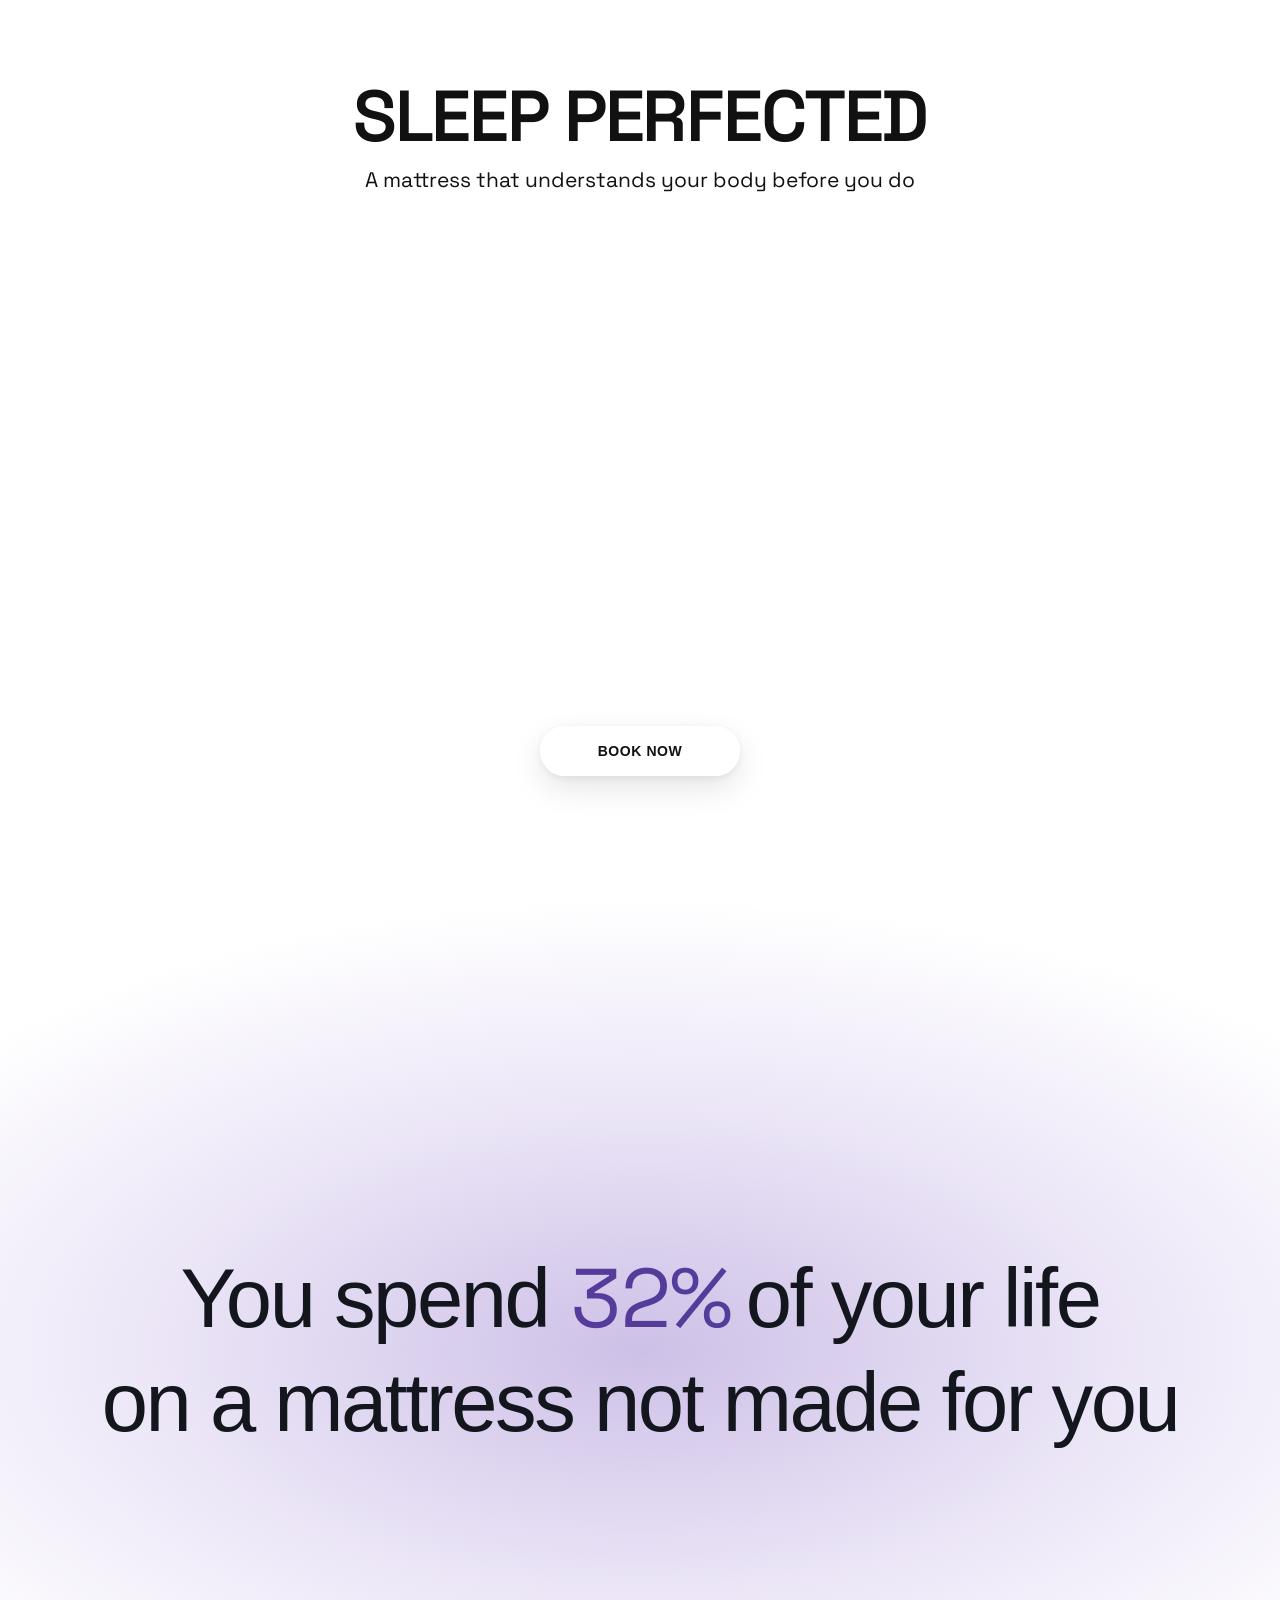
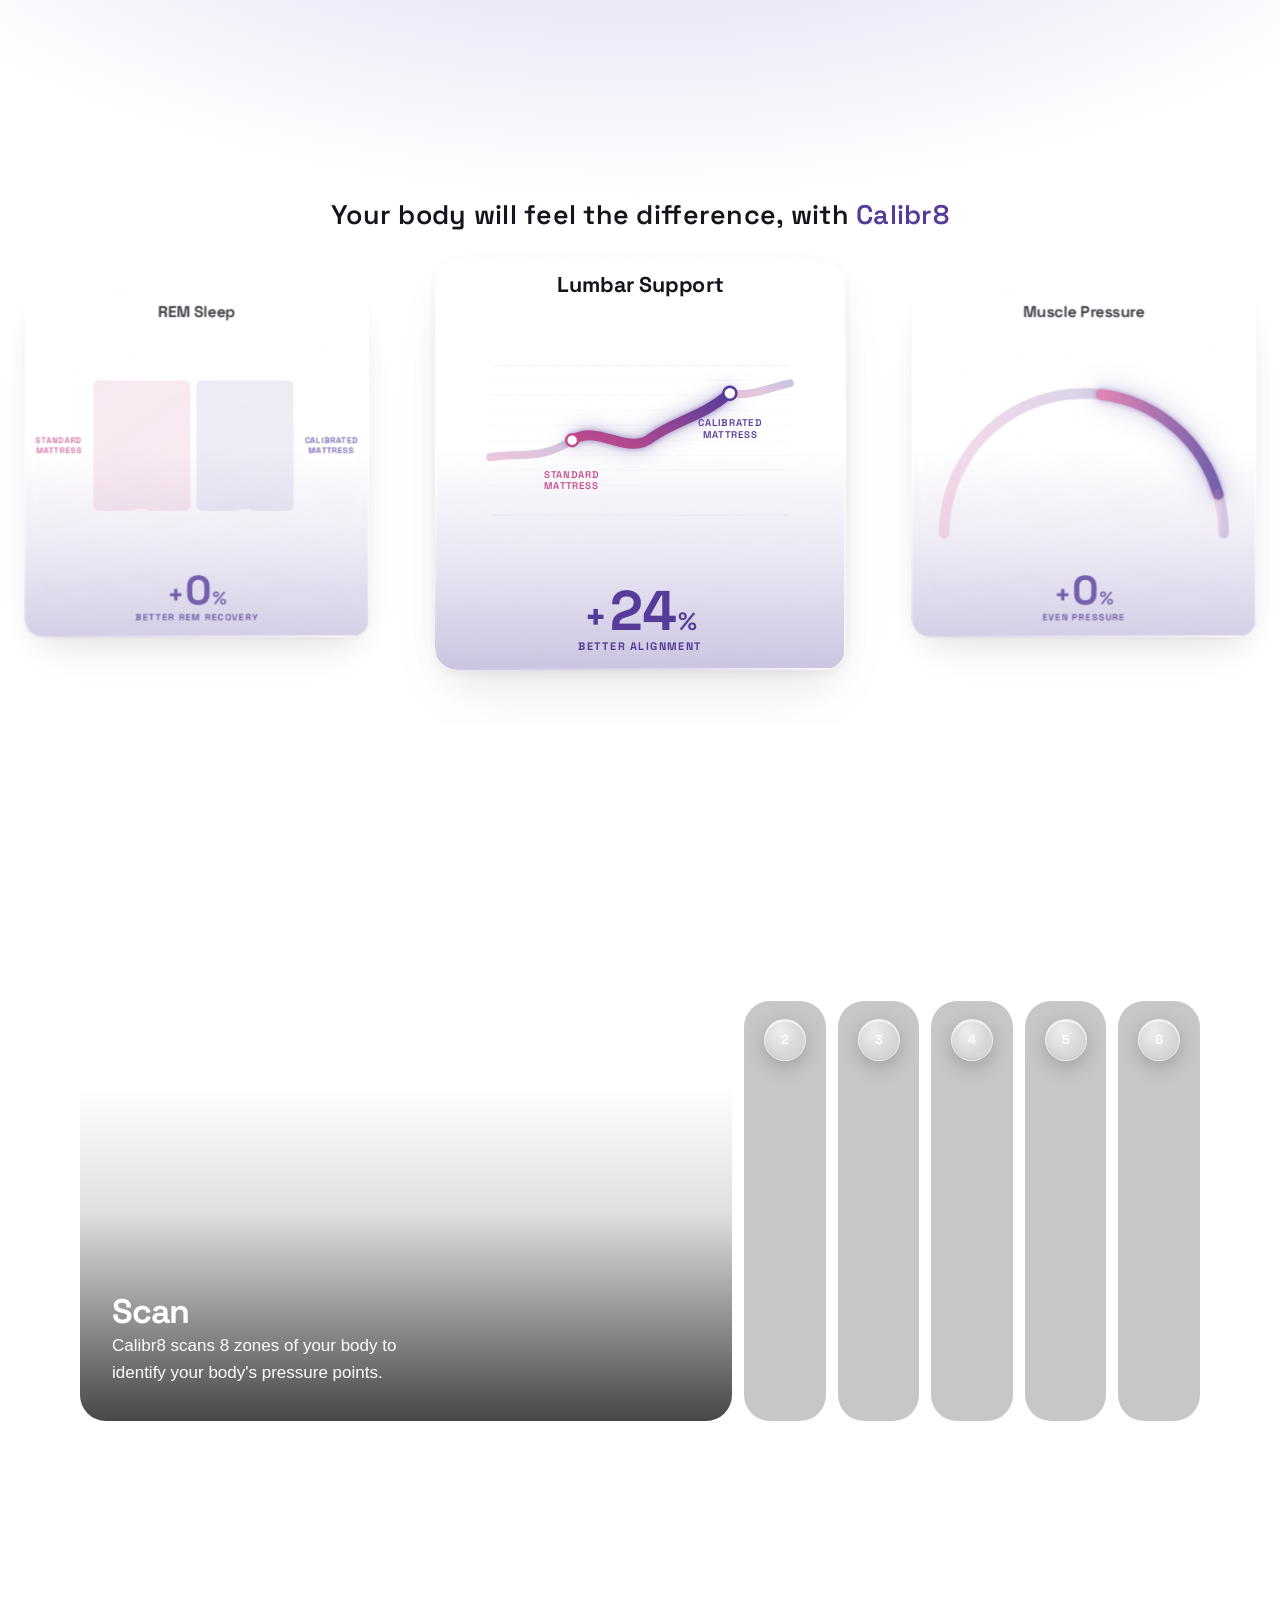
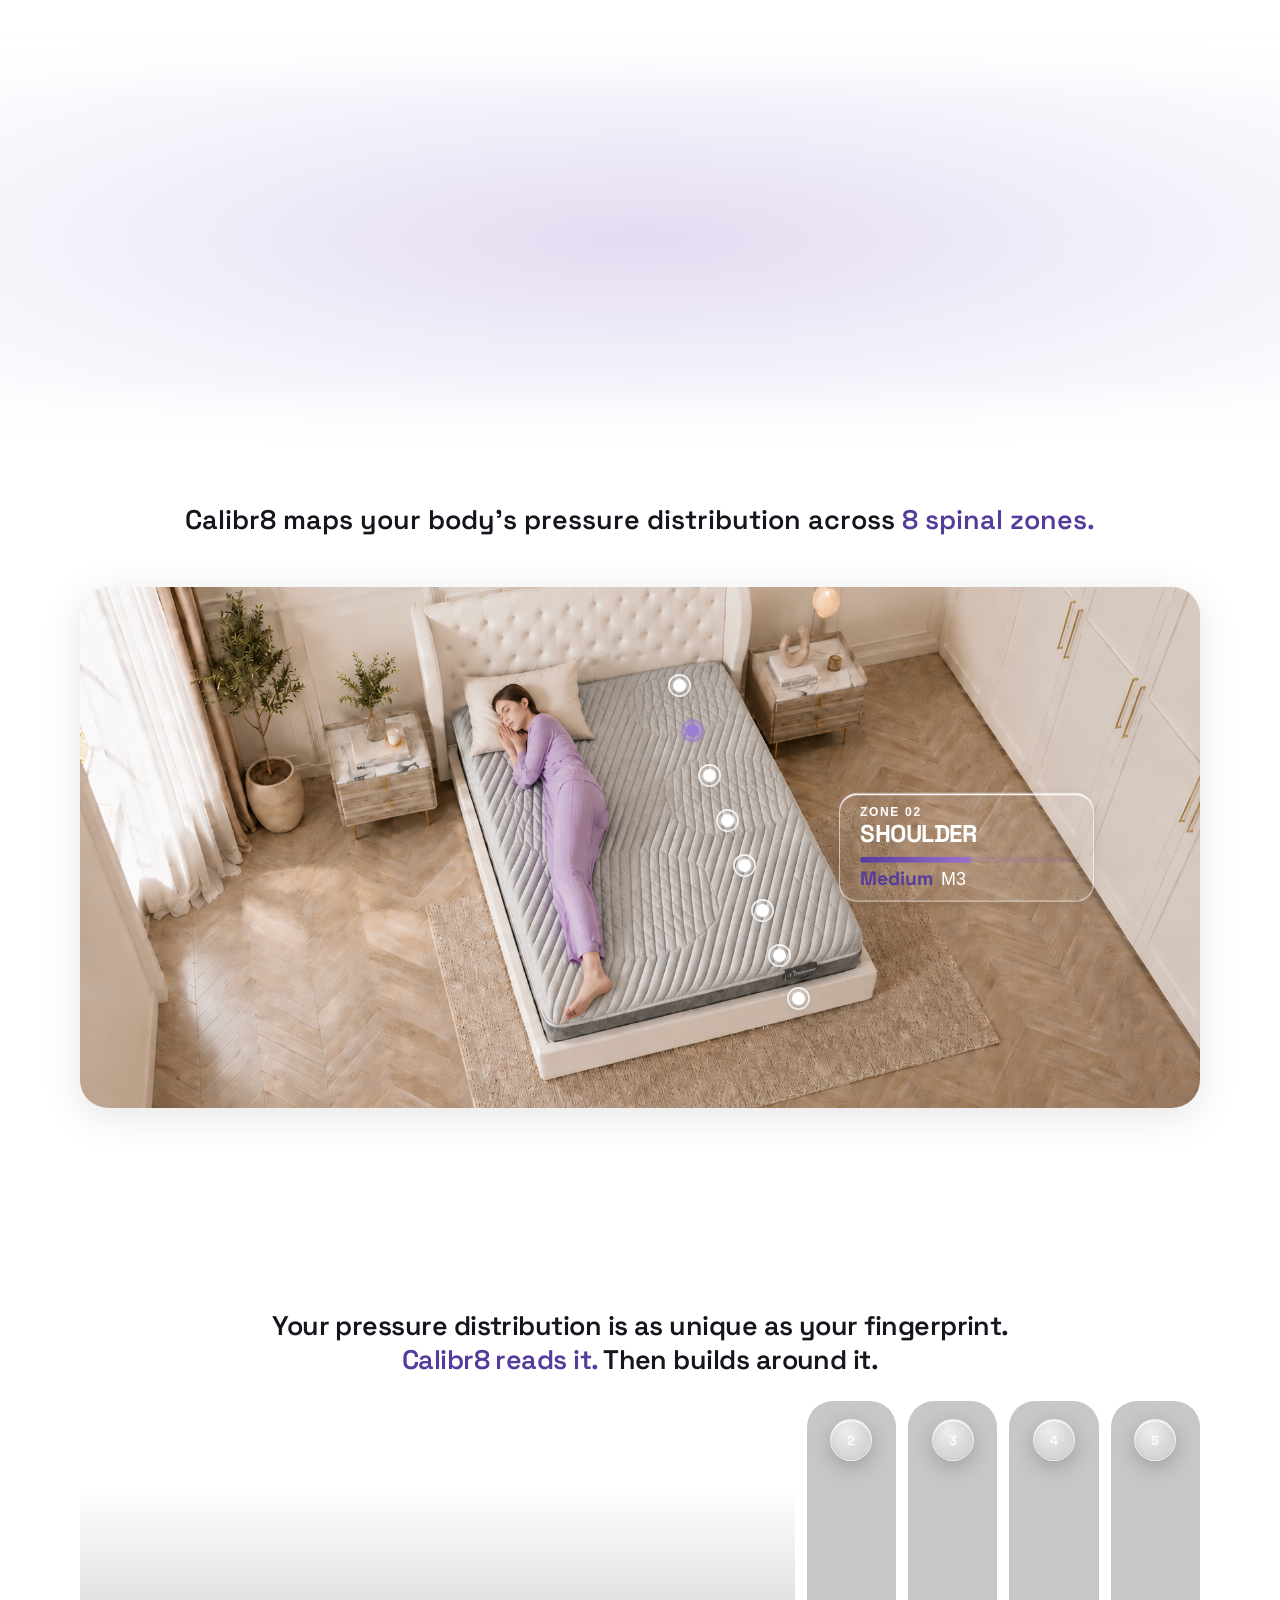
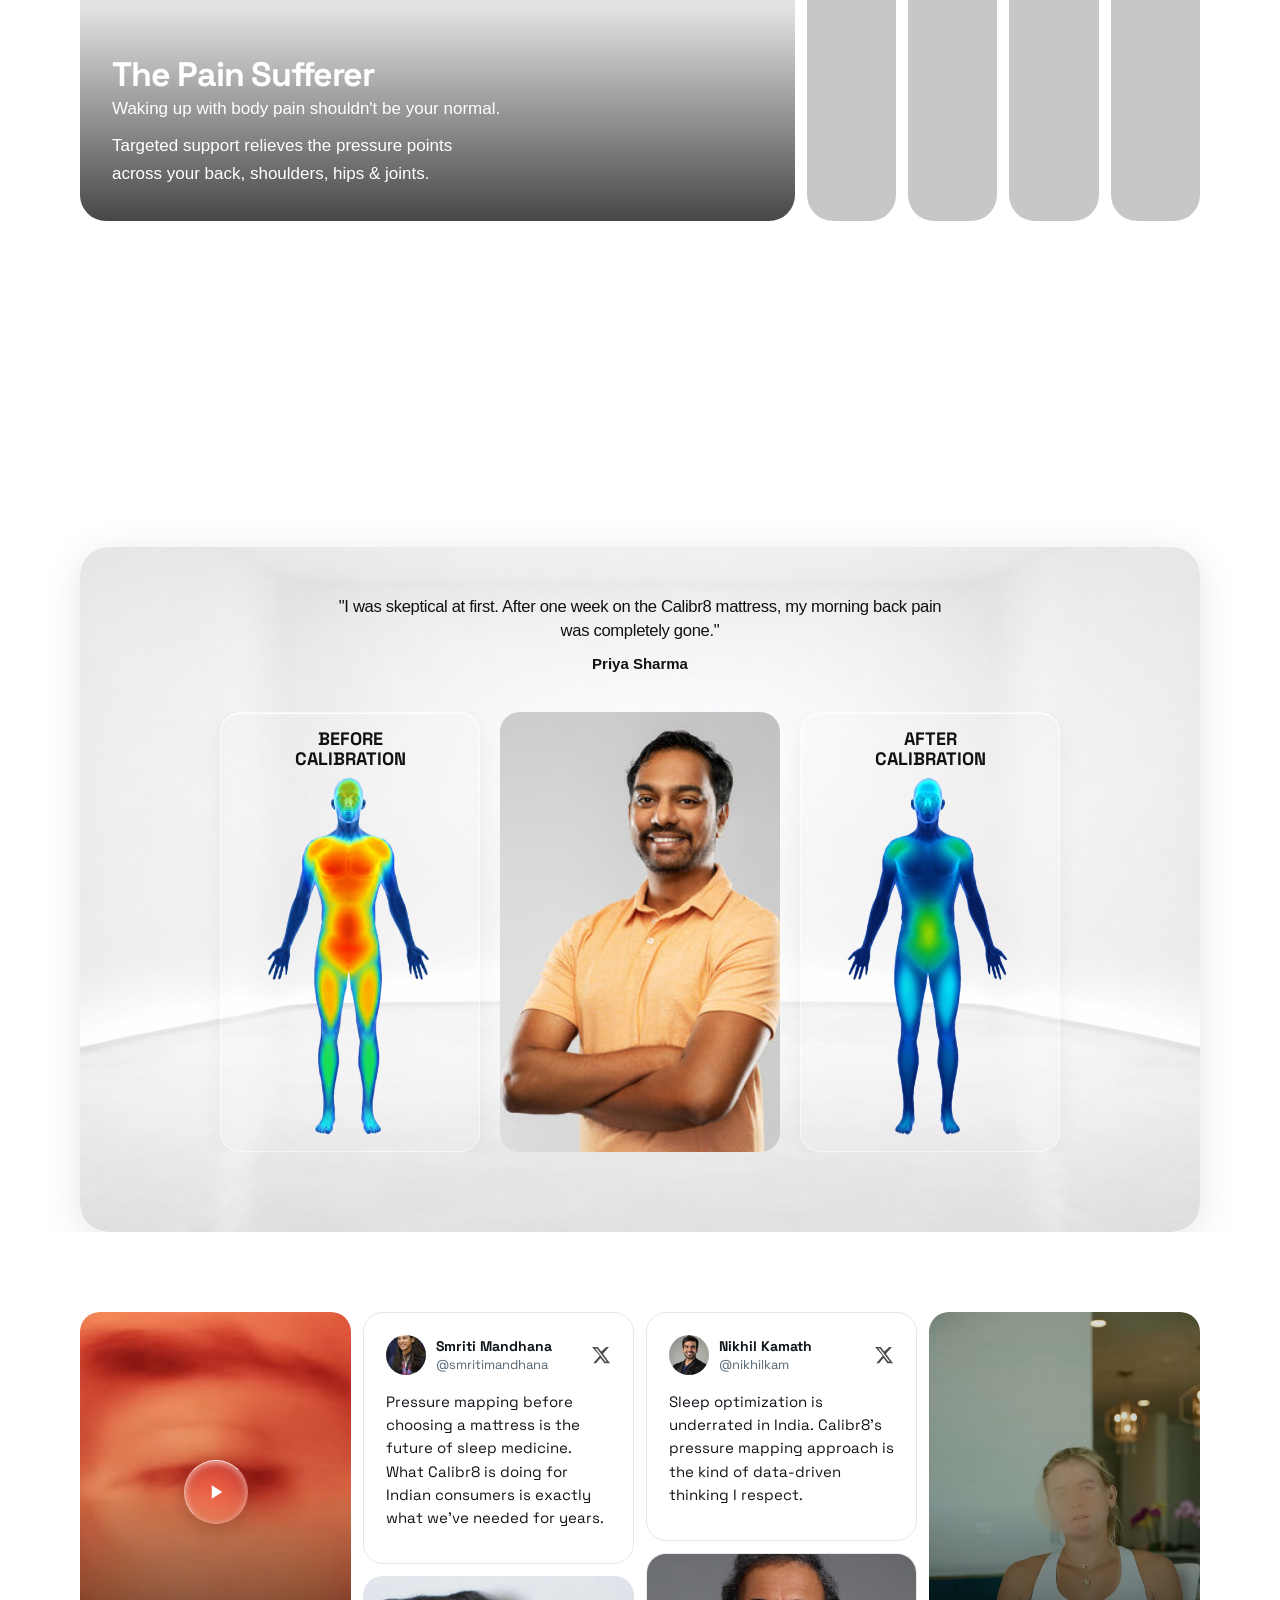
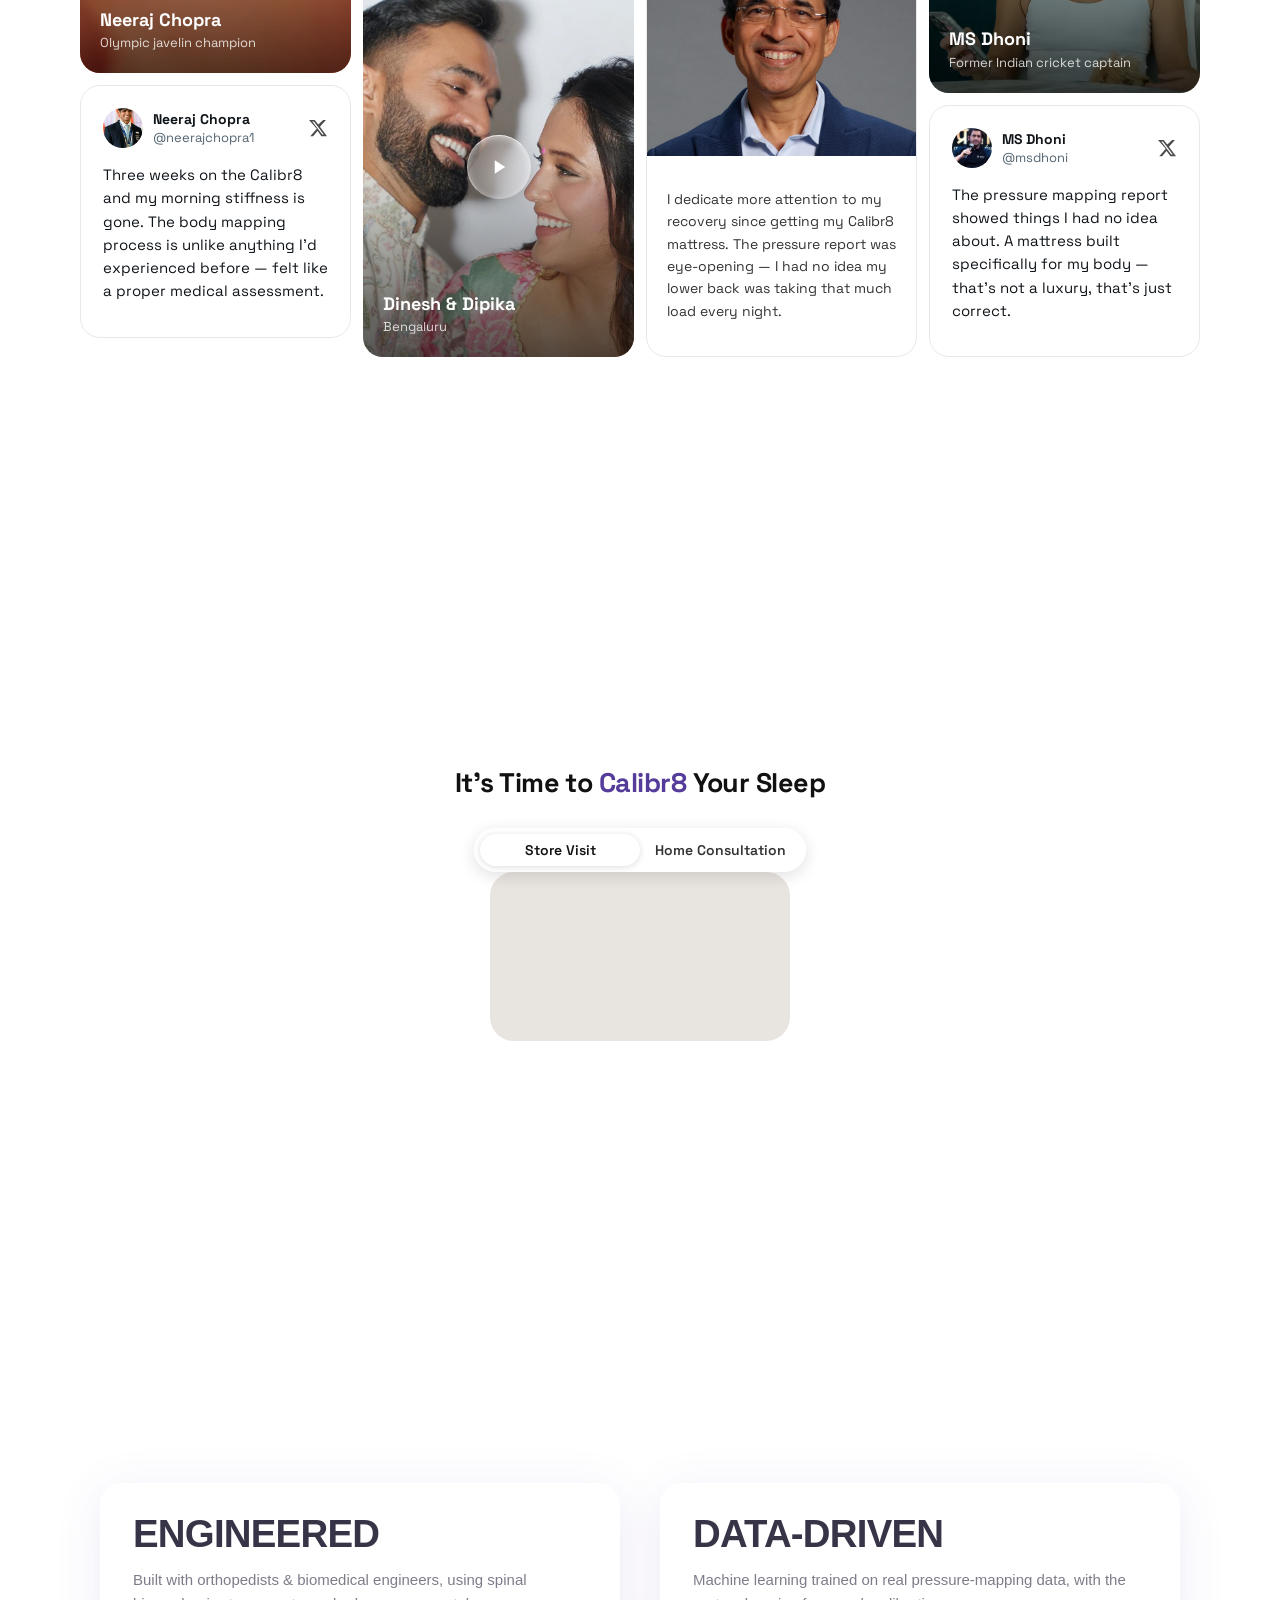
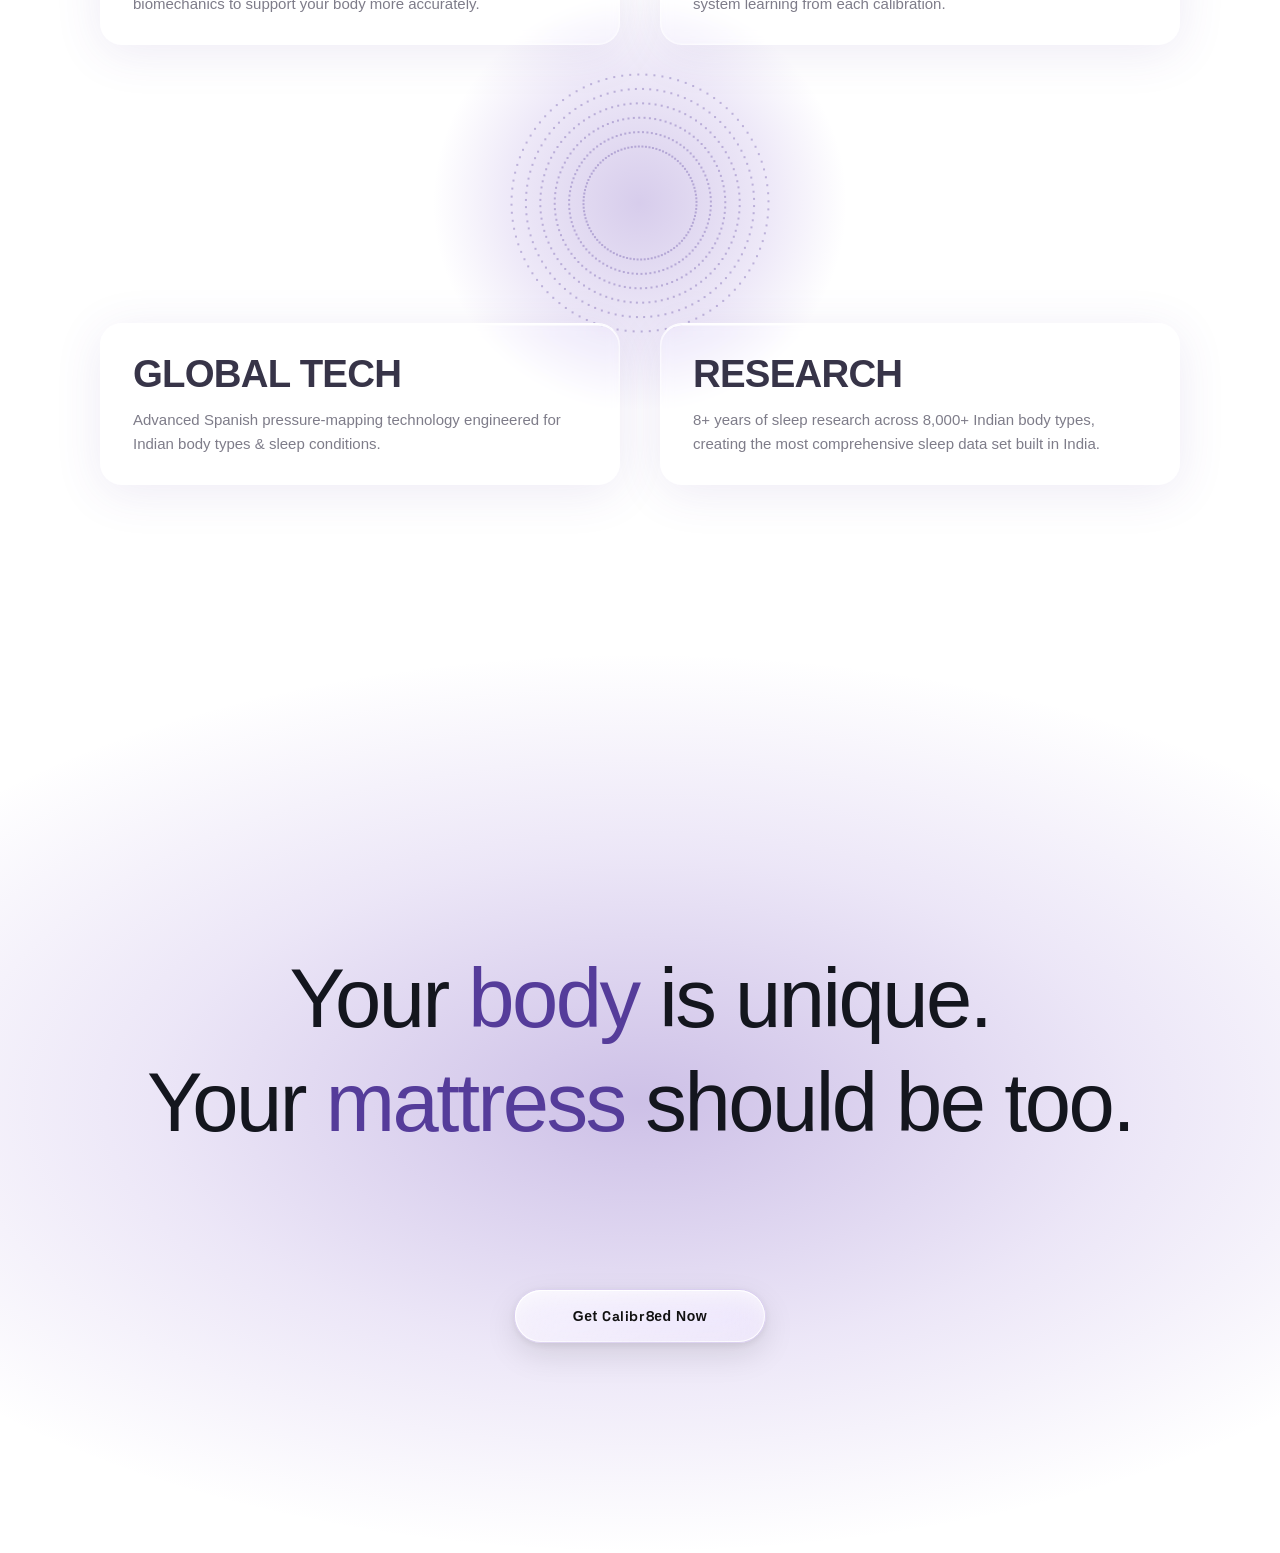
==== index.html @ 4ab71eb3 "Mobile polish, CLS spacing, final CTA section - Process slider: peek carousel + FLIP animation match" ====
<!doctype html>
<html lang="en">
<head>
<meta charset="utf-8">
<meta name="viewport" content="width=device-width,initial-scale=1">
<title>Calibr8 — Measured Better Sleep</title>
<meta name="description" content="Three clinically measured improvements delivered by the Calibr8 mattress.">
<style>
@font-face { font-family: 'Space Grotesk'; src: url('fonts/SpaceGrotesk-Light.ttf') format('truetype'); font-weight: 300; font-display: swap; }
@font-face { font-family: 'Space Grotesk'; src: url('fonts/SpaceGrotesk-Regular.ttf') format('truetype'); font-weight: 400; font-display: swap; }
@font-face { font-family: 'Space Grotesk'; src: url('fonts/SpaceGrotesk-Medium.ttf') format('truetype'); font-weight: 500; font-display: swap; }
@font-face { font-family: 'Space Grotesk'; src: url('fonts/SpaceGrotesk-SemiBold.ttf') format('truetype'); font-weight: 600; font-display: swap; }
@font-face { font-family: 'Space Grotesk'; src: url('fonts/SpaceGrotesk-Bold.ttf') format('truetype'); font-weight: 700; font-display: swap; }




.trust-section {
  position: relative;
  padding: clamp(64px, 8vw, 112px) clamp(24px, 6vw, 80px);
  background: radial-gradient(ellipse 80% 60% at 50% 50%, rgba(100,60,180,0.18) 0%, rgba(120,80,200,0.08) 55%, transparent 100%), #ffffff;
}
.trust-section::before,
.trust-section::after {
  content: '';
  position: absolute;
  left: 0; right: 0;
  height: 80px;
  pointer-events: none;
  z-index: 1;
}
.trust-section::before {
  top: 0;
  background: linear-gradient(to bottom, #ffffff, transparent);
}
.trust-section::after {
  bottom: 0;
  background: linear-gradient(to top, #ffffff, transparent);
}
.trust-grid {
  display: grid;
  grid-template-columns: repeat(3, 1fr);
  gap: 20px;
  max-width: 1100px;
  margin: 0 auto;
}
.trust-card {
  background: rgba(255,255,255,0.72);
  backdrop-filter: blur(28px) saturate(1.6);
  -webkit-backdrop-filter: blur(28px) saturate(1.6);
  border: 1px solid rgba(255,255,255,0.55);
  border-top: 1.5px solid rgba(255,255,255,0.95);
  border-radius: 22px;
  padding: 32px 32px 36px;
  display: flex;
  flex-direction: column;
  gap: 0;
  box-shadow: 0 8px 48px rgba(85,60,154,0.10),
              inset 0 1.5px 0 rgba(255,255,255,0.9),
              inset 0 -1px 0 rgba(255,255,255,0.2),
              inset 1px 0 0 rgba(255,255,255,0.15),
              inset -1px 0 0 rgba(255,255,255,0.15);
}

.trust-card__icon {
  width: 32px; height: 32px;
  margin-bottom: 24px;
  color: rgba(20,16,40,0.7);
}
.trust-card__title {
  font-size: clamp(20px, 2vw, 28px);
  font-weight: 700;
  color: rgba(20,16,40,0.85);
  letter-spacing: -0.02em;
  text-transform: uppercase;
  line-height: 1.15;
  margin-bottom: 12px;
  min-height: 2.4em;
  font-family: 'Helvetica Neue', Helvetica, Arial, sans-serif;
}
.trust-card__desc {
  font-size: 15px;
  color: rgba(20,16,40,0.55);
  line-height: 1.6;
  font-family: 'Helvetica Neue', Helvetica, Arial, sans-serif;
}
.hero-sub--mobile { display: none; }
.slider-heading--mobile { display: none; }

/* Swap: Free Calibr8 Scan before Warranty — all screen sizes */
.trust-grid .trust-card:nth-child(2) { order: 3; }
.trust-grid .trust-card:nth-child(3) { order: 2; }

@media (max-width: 767px) {
  .trust-grid { grid-template-columns: 1fr; }
}
</style>
<style>
:root {
  --font-sans:    'Space Grotesk', -apple-system, BlinkMacSystemFont, sans-serif;
  --font-display: 'Space Grotesk', -apple-system, BlinkMacSystemFont, sans-serif;

  --ink-1: #14161e;
  --ink-2: #5a5f6a;
  --ink-3: #8b909a;
  --ink-4: #b8bcc4;
  --line: rgba(20, 22, 30, 0.08);

  --page-bg: #ffffff;

  --card-radius: 22px;
  --card-pad: 28px;

  --glass-bg: linear-gradient(145deg, rgba(255,255,255,0.72) 0%, rgba(255,255,255,0.52) 100%);

  --glass-shadow:
    inset 0 1px 0 rgba(255,255,255,0.95),
    inset 0 -1px 0 rgba(255,255,255,0.4),
    inset 1px 0 0 rgba(255,255,255,0.6),
    inset -1px 0 0 rgba(255,255,255,0.35),
    inset 0 20px 40px -16px rgba(255,255,255,0.6),
    0 2px 4px rgba(20,22,30,0.04),
    0 16px 40px -10px rgba(20,22,30,0.10),
    0 32px 64px -16px rgba(20,22,30,0.08);
  --glass-shadow-hover:
    inset 0 1px 0 rgba(255,255,255,1),
    inset 0 -1px 0 rgba(255,255,255,0.55),
    inset 1px 0 0 rgba(255,255,255,0.75),
    inset -1px 0 0 rgba(255,255,255,0.45),
    inset 0 24px 48px -16px rgba(255,255,255,0.75),
    0 4px 8px rgba(20,22,30,0.06),
    0 24px 52px -10px rgba(20,22,30,0.14),
    0 44px 80px -18px rgba(20,22,30,0.10);

  --ease-out: cubic-bezier(0.16, 1, 0.3, 1);
  --dur-card: 600ms;
  --dur-seg: 160ms;

  --spinal-1: #553C9A;
  --muscle-1: #553C9A;
  --circ-1:        #553C9A;
  --circ-problem:  #C54B8C;
  --circ-solution: #553C9A;

  --deepsleep-1:  #553C9A;
  --rem-1:        #553C9A;
  --frag-1:       #553C9A;
  --frag-problem: #9C4221;
  --frag-solution:#276749;
}

* { box-sizing: border-box; }
html, body { margin: 0; padding: 0; overflow-x: hidden; }

body {
  font-family: var(--font-sans);
  color: var(--ink-1);
  background: var(--page-bg);
  -webkit-font-smoothing: antialiased;
  text-rendering: optimizeLegibility;
}

/* ── Hero ── */
.hero {
  position: relative;
  min-height: 100dvh;
  overflow: hidden;
  display: flex;
  flex-direction: column;
  align-items: center;
  justify-content: space-between;
  text-align: center;
  padding: 80px 40px 60px;
}

.hero__frame {
  position: absolute;
  inset: 0;
  z-index: 0;
}
.hero__video {
  position: absolute;
  inset: 0;
  width: 100%;
  height: 100%;
  object-fit: cover;
  z-index: 0;
  border: none;
  outline: none;
  display: block;
}

.hero::after { display: none; }

.hero__text, .hero__cta, .hero__bottom { position: relative; z-index: 2; }
.hero__text-grad {
  position: absolute;
  top: 0; left: 0; right: 0;
  height: 55%;
  background: linear-gradient(to bottom, rgba(255,255,255,0.82) 0%, rgba(255,255,255,0.5) 55%, transparent 100%);
  pointer-events: none;
  z-index: 1;
  opacity: 0;
  transition: opacity 700ms cubic-bezier(0.4,0,0.2,1);
}
.hero__bottom { display: flex; flex-direction: column; align-items: center; gap: 20px; }

@keyframes heroFadeIn {
  from { opacity: 0; transform: translateY(8px); }
  to   { opacity: 1; transform: translateY(0); }
}

.hero__title {
  font-family: var(--font-display);
  font-size: clamp(38px, 6vw, 72px);
  font-weight: 600;
  letter-spacing: -0.03em;
  color: #111;
  margin: 0 0 12px;
  line-height: 1;
}
.hero__title em { font-style: normal; font-weight: 600; }

.hero__sub {
  font-size: clamp(11px, 1.77vw, 21px);
  color: #111;
  line-height: 1.55;
  white-space: nowrap;
  margin: 0 auto;
  font-weight: 400;
  font-family: var(--font-sans);
  letter-spacing: 0;
}

.hero__cta {
  display: inline-block;
  padding: 17px 58px;
  border-radius: 999px;
  font-size: clamp(9px, 1.1vw, 14px);
  font-weight: 700;
  font-family: 'Helvetica Neue', Helvetica, Arial, sans-serif;
  letter-spacing: 0.04em;
  text-decoration: none;
  color: #111;
  position: relative;
  isolation: isolate;
  margin-bottom: 64px;
  background: linear-gradient(145deg, rgba(255,255,255,0.55) 0%, rgba(255,255,255,0.18) 100%);
  backdrop-filter: blur(18px) saturate(1.4);
  -webkit-backdrop-filter: blur(18px) saturate(1.4);
  box-shadow:
    inset 0 1px 0 rgba(255,255,255,0.95),
    inset 0 -1px 0 rgba(255,255,255,0.3),
    inset 1px 0 0 rgba(255,255,255,0.6),
    inset -1px 0 0 rgba(255,255,255,0.3),
    inset 0 16px 24px -14px rgba(255,255,255,0.85),
    0 2px 8px rgba(0,0,0,0.08),
    0 12px 32px rgba(0,0,0,0.10);
  transition: box-shadow 240ms ease, transform 200ms ease;
}
.hero__cta::after {
  content: '';
  position: absolute;
  inset: 0;
  border-radius: inherit;
  padding: 1px;
  background: linear-gradient(135deg,
    rgba(255,255,255,1) 0%,
    rgba(255,255,255,0.4) 35%,
    rgba(255,255,255,0.08) 55%,
    rgba(255,255,255,0.5) 80%,
    rgba(255,255,255,0.9) 100%);
  -webkit-mask: linear-gradient(#000 0 0) content-box, linear-gradient(#000 0 0);
          mask: linear-gradient(#000 0 0) content-box, linear-gradient(#000 0 0);
  -webkit-mask-composite: xor;
          mask-composite: exclude;
  pointer-events: none;
}
.hero__fade {
  display: none;
  position: absolute;
  left: 0; right: 0;
  z-index: 1;
  pointer-events: none;
}
.hero__fade--top { display: none !important; }
.hero__fade--bottom {
  bottom: 0; height: 28%;
  background: linear-gradient(to top, #fff 0%, rgba(255,255,255,0.6) 50%, transparent 100%);
}

.hero__cta:hover {
  transform: translateY(-1px);
  box-shadow:
    inset 0 1px 0 rgba(255,255,255,1),
    inset 0 -1px 0 rgba(255,255,255,0.4),
    inset 1px 0 0 rgba(255,255,255,0.7),
    inset -1px 0 0 rgba(255,255,255,0.4),
    inset 0 20px 30px -14px rgba(255,255,255,0.95),
    0 4px 16px rgba(0,0,0,0.12),
    0 20px 48px rgba(0,0,0,0.14);
}

@media (max-width: 780px) {
  .hero { padding: 60px 24px 48px; }
  .hero__title { font-size: clamp(42px, 12vw, 68px); }
  .hero__cta { padding: 15px 44px; }
}

.shell {
  max-width: 1320px;
  margin: 0 auto;
  padding: 20px 32px;
  height: 100dvh;
  overflow: hidden;
  display: flex;
  flex-direction: column;
  align-items: center;
  justify-content: center;
}

.grid {
  /* card = smallest of: half available height, or a third of available width */
  --card: min(
    calc((100dvh - 60px) / 2),
    calc((min(100vw, 1320px) - 104px) / 3)
  );
  display: grid;
  grid-template-columns: repeat(3, var(--card));
  grid-template-rows: repeat(2, var(--card));
  gap: 20px;
}
.grid__wide { grid-column: span 2; }

@media (max-width: 1100px) {
  .shell { padding: 14px 22px; }
  .grid {
    --card: min(
      calc((100dvh - 56px) / 2),
      calc((min(100vw, 1320px) - 92px) / 3)
    );
    gap: 16px;
  }
}
@media (max-width: 780px) {
  .shell { height: auto; overflow: visible; display: block; padding: 24px 16px 32px; }
  .grid { display: grid; grid-template-columns: 1fr; grid-template-rows: auto; gap: 16px; }
  .grid__wide { grid-column: auto; }
  .tile--empty { min-height: 180px; }
  .stat-card { min-height: unset; aspect-ratio: auto; --card-pad: 20px; }
  .stat-card--bottom { aspect-ratio: auto; }
}

.tile {
  position: relative;
  border-radius: var(--card-radius);
  background: var(--glass-bg);
  backdrop-filter: blur(28px) saturate(1.6) brightness(1.04);
  -webkit-backdrop-filter: blur(28px) saturate(1.6) brightness(1.04);
  box-shadow: var(--glass-shadow);
  overflow: hidden;
  isolation: isolate;
  transition: transform 280ms var(--ease-out), box-shadow 280ms ease;
}
.tile::after {
  content: "";
  position: absolute;
  inset: 0;
  border-radius: inherit;
  padding: 1.5px;
  background: linear-gradient(135deg,
    rgba(255,255,255,1) 0%,
    rgba(255,255,255,0.4) 30%,
    rgba(255,255,255,0.1) 55%,
    rgba(255,255,255,0.55) 80%,
    rgba(255,255,255,0.95) 100%);
  -webkit-mask: linear-gradient(#000 0 0) content-box, linear-gradient(#000 0 0);
          mask: linear-gradient(#000 0 0) content-box, linear-gradient(#000 0 0);
  -webkit-mask-composite: xor;
          mask-composite: exclude;
  pointer-events: none;
  z-index: 2;
}

.tile--empty {
  min-height: 320px;
}

/* ── Liquid glass variant (lumbar card) ── */
.stat-card--liquid-glass {
  background: linear-gradient(145deg,
    rgba(255,255,255,0.14) 0%,
    rgba(255,255,255,0.06) 50%,
    rgba(255,255,255,0.10) 100%);
  backdrop-filter: blur(48px) saturate(2.2) brightness(1.08);
  -webkit-backdrop-filter: blur(48px) saturate(2.2) brightness(1.08);
  box-shadow:
    inset 0 1.5px 0 rgba(255,255,255,1),
    inset 0 -1px 0 rgba(255,255,255,0.25),
    inset 1px 0 0 rgba(255,255,255,0.55),
    inset -1px 0 0 rgba(255,255,255,0.2),
    inset 0 32px 64px -20px rgba(255,255,255,0.45),
    0 4px 12px rgba(20,22,30,0.06),
    0 20px 48px -10px rgba(20,22,30,0.08),
    0 40px 80px -20px rgba(85,60,154,0.06);
}
.stat-card--liquid-glass::after {
  background: linear-gradient(135deg,
    rgba(255,255,255,1) 0%,
    rgba(255,255,255,0.5) 25%,
    rgba(200,180,255,0.08) 50%,
    rgba(255,255,255,0.35) 78%,
    rgba(255,255,255,0.9) 100%);
}
.stat-card--liquid-glass .stat-card__title { color: var(--ink-1); }
.stat-card--liquid-glass .stat-card__benefit { color: #000000; }

.stat-card {
  padding: var(--card-pad);
  opacity: 0;
  overflow: hidden;
  display: flex;
  flex-direction: column;
  transform: translateY(18px);
  transition:
    transform var(--dur-card) var(--ease-out),
    opacity var(--dur-card) var(--ease-out),
    box-shadow 280ms ease;
  transition-delay: var(--card-delay, 0ms);
}
.stat-card.is-revealed { opacity: 1; transform: translateY(0); }
.stat-card:focus-within {
  box-shadow: var(--glass-shadow-hover);
}

.stat-card[data-scheme="spinal"]       { --scheme: var(--spinal-1);    --scheme-wash: rgba(85,60,154,0.12); }
.stat-card[data-scheme="muscle"]       { --scheme: var(--muscle-1);    --scheme-wash: rgba(197,75,140,0.12); }
.stat-card[data-scheme="circulation"]  { --scheme: var(--circ-1);      --scheme-wash: rgba(85,60,154,0.10); }
.stat-card[data-scheme="deepsleep"]    { --scheme: var(--deepsleep-1); --scheme-wash: rgba(85,60,154,0.12); }
.stat-card[data-scheme="rem"]          { --scheme: var(--rem-1);       --scheme-wash: rgba(85,60,154,0.10); }
.stat-card[data-scheme="fragmentation"]{ --scheme: var(--frag-1);      --scheme-wash: rgba(85,60,154,0.10); }
.stat-card[data-scheme="fragmentation"] .row--baseline  { --seg-color: var(--frag-problem); }
.stat-card[data-scheme="fragmentation"] .row--optimized { --seg-color: var(--frag-solution); }

/* ── Purple glass card variant ── */
.stat-card--purple {
  --glass-bg: linear-gradient(135deg, rgba(72,44,140,0.82) 0%, rgba(108,72,190,0.68) 55%, rgba(140,100,210,0.58) 100%);
  box-shadow:
    inset 0 1.5px 0 rgba(255,255,255,0.45),
    inset 0 -1px 0 rgba(255,255,255,0.12),
    inset 1px 0 0 rgba(255,255,255,0.22),
    inset -1px 0 0 rgba(255,255,255,0.12),
    inset 0 18px 28px -16px rgba(255,255,255,0.28),
    0 20px 60px rgba(60,30,120,0.40),
    0 4px 16px rgba(0,0,0,0.18) !important;
  --ink-1: #ffffff;
  --ink-2: rgba(255,255,255,0.75);
  --scheme: rgba(255,255,255,0.9);
  --scheme-wash: rgba(255,255,255,0.12);
}
.stat-card--purple .stat-card__title,
.stat-card--purple .delta__value,
.stat-card--purple .delta__sign,
.stat-card--purple .delta__pct,
.stat-card--purple .stat-card__outcome,
.stat-card--purple .stat-card__benefit,
.stat-card--purple .graph__label,
.stat-card--purple .arc__label,
.stat-card--purple .ring__name,
.stat-card--purple .ring__pct,
.stat-card--purple .row__label,
.stat-card--purple .row__percent { color: rgba(255,255,255,0.95) !important; }

.stat-card--purple svg path,
.stat-card--purple svg line,
.stat-card--purple .graph__line,
.stat-card--purple .arc__seg { stroke: rgba(255,255,255,0.88) !important; }

.stat-card--purple .graph__line--faint,
.stat-card--purple .arc__seg--faint { stroke-opacity: 0.35 !important; }

.stat-card--purple .graph__line--glow,
.stat-card--purple .arc__seg--glow {
  filter: drop-shadow(0 0 4px rgba(255,255,255,0.7)) drop-shadow(0 0 12px rgba(255,255,255,0.35)) !important;
}

/* Standard (magenta → white) */
.stat-card--purple .graph__dot--std { stroke: rgba(255,255,255,0.92) !important; fill: rgba(255,255,255,0.12) !important; }
.stat-card--purple .arc__dot--std   { stroke: rgba(255,255,255,0.92) !important; fill: rgba(255,255,255,0.12) !important; }
.stat-card--purple .graph__label--std,
.stat-card--purple .arc__label--std { color: rgba(255,255,255,0.88) !important; }
.stat-card--purple .rem-track--std .vbar__fill { background: rgba(255,255,255,0.88) !important; }
.stat-card--purple .sleep-lines__badge--std { color: rgba(255,255,255,0.88) !important; }
.stat-card--purple .sleep-lines__badge--std::before { background: rgba(255,255,255,0.88) !important; }
.stat-card--purple [data-kind="rings"] .ring-item:first-child .ring__name { color: rgba(255,255,255,0.88) !important; }
.stat-card--purple [data-kind="rings"] .ring-item:first-child .ring__fill { stroke: rgba(255,255,255,0.88) !important; }
.stat-card--purple .row--baseline .row__label { color: rgba(255,255,255,0.88) !important; }
.stat-card--purple .rem-bars .rem-label:first-child { color: rgba(255,255,255,0.88) !important; }

/* Calibrated (purple → dark navy-purple) */
.stat-card--purple .graph__dot--cal { stroke: rgba(255,255,255,0.95) !important; fill: rgba(255,255,255,0.18) !important; }
.stat-card--purple .arc__dot--cal   { stroke: rgba(255,255,255,0.95) !important; fill: rgba(255,255,255,0.18) !important; }
.stat-card--purple .graph__label--cal,
.stat-card--purple .arc__label--cal { color: rgba(255,255,255,0.95) !important; }
.stat-card--purple .rem-track--cal .vbar__fill { background: rgba(255,255,255,0.95) !important; }
.stat-card--purple .sleep-lines__badge--cal { color: rgba(255,255,255,0.95) !important; }
.stat-card--purple .sleep-lines__badge--cal::before { background: rgba(255,255,255,0.95) !important; }
.stat-card--purple [data-kind="rings"] .ring-item:last-child .ring__name { color: rgba(255,255,255,0.95) !important; }
.stat-card--purple [data-kind="rings"] .ring-item:last-child .ring__fill { stroke: rgba(255,255,255,0.95) !important; }
.stat-card--purple .row--optimized .row__label { color: rgba(255,255,255,0.95) !important; }
.stat-card--purple .rem-bars .rem-label:last-child { color: rgba(255,255,255,0.95) !important; }

/* Animated glow segment → dark purple glow */
.stat-card--purple .graph__line--glow,
.stat-card--purple .arc__seg--glow {
  stroke: rgba(255,255,255,0.95) !important;
  filter: drop-shadow(0 0 4px rgba(255,255,255,0.8)) drop-shadow(0 0 12px rgba(255,255,255,0.45)) !important;
}

/* Grid lines, ring tracks */
.stat-card--purple .graph__svg line,
.stat-card--purple .arc-gauge__svg line { stroke: rgba(255,255,255,0.12) !important; }
.stat-card--purple .ring__track { stroke: rgba(255,255,255,0.18) !important; }

/* Bars / reduce card */
.stat-card--purple .bar,
.stat-card--purple .bar__fill,
.stat-card--purple .sleep-reveal-rect { fill: rgba(255,255,255,0.85) !important; }
.stat-card--purple .bar__fill[class*="baseline"],
.stat-card--purple .row--baseline .bar__fill { fill: rgba(255,255,255,0.55) !important; }

.stat-card--purple .tile::after { opacity: 0.5; }

.stat-card__header {
  display: flex;
  align-items: center;
  gap: 8px;
  margin-bottom: 24px;
}
.stat-card__indicator {
  width: 6px; height: 6px;
  border-radius: 50%;
  background: var(--scheme);
  box-shadow: 0 0 0 3px color-mix(in srgb, var(--scheme) 18%, transparent);
}
.stat-card__category {
  font-size: 11px;
  font-weight: 600;
  letter-spacing: 0.08em;
  text-transform: uppercase;
  color: var(--scheme);
}

.comparison {
  display: flex;
  flex-direction: column;
  gap: 12px;
  margin-bottom: 14px;
  flex: 1;
  justify-content: center;
}
.row__meta {
  display: flex;
  justify-content: space-between;
  align-items: baseline;
  margin-bottom: 6px;
}
.row__label {
  font-size: 14px;
  color: var(--ink-3);
  font-weight: 600;
  letter-spacing: 0.08em;
  text-transform: uppercase;
}
.row__percent {
  font-size: 12px;
  font-weight: 600;
  color: var(--ink-1);
  font-variant-numeric: tabular-nums;
  letter-spacing: -0.01em;
}

.bar {
  display: flex;
  gap: 4px;
  width: 100%;
}
.bar__seg {
  flex: 1 1 0;
  min-width: 0;
  height: clamp(28px, 3.5vw, 48px);
  border-radius: 8px;
  background: color-mix(in srgb, var(--seg-color, var(--scheme)) 14%, transparent);
  transition: background var(--dur-seg) var(--ease-out);
}
.bar__seg.is-on { background: var(--seg-color, var(--scheme)); }

.row--baseline { --seg-color: var(--scheme); }
.row--optimized { --seg-color: var(--scheme); }
.stat-card[data-scheme="circulation"] .row--baseline  { --seg-color: var(--circ-problem); }
.stat-card[data-scheme="circulation"] .row--optimized { --seg-color: var(--circ-solution); }

.stat-card[data-scheme="circulation"] .row--baseline .bar__seg.is-on {
  background: #C54B8C;
  box-shadow: none;
}
[data-scheme="spinal"] .graph__dot--std { stroke: #C54B8C; }
[data-scheme="muscle"] .arc__dot--std { stroke: #C54B8C; }

.stat-card[data-scheme="circulation"] .row--optimized .bar__seg.is-on {
  box-shadow: 0 0 2px rgba(85,60,154,0.55);
}

.delta {
  display: flex;
  align-items: baseline;
  justify-content: flex-start;
  gap: 4px;
  margin: 14px 0 18px;
  color: var(--scheme);
  font-variant-numeric: tabular-nums;
}
.delta__arrow {
  font-size: 28px;
  line-height: 1;
  font-weight: 500;
  transform: translateY(-2px);
}
.delta__sign {
  font-family: var(--font-display);
  font-size: 54px;
  font-weight: 700;
  letter-spacing: -0.03em;
  line-height: 1;
}
.delta__value {
  font-family: var(--font-display);
  font-size: 80px;
  font-weight: 700;
  letter-spacing: -0.03em;
  line-height: 1;
}
.delta__suffix {
  font-size: 36px;
  font-weight: 600;
  letter-spacing: -0.01em;
  margin-left: 1px;
}

.stat-card__footer {
  padding-top: 0;
}
.stat-card__outcome {
  font-size: 18px;
  font-weight: 700;
  letter-spacing: 0.12em;
  text-transform: uppercase;
  color: var(--scheme);
  margin-bottom: 0;
}
.stat-card__benefit {
  display: none;
  font-size: 14.5px;
  line-height: 1.45;
  color: #000000;
  margin: 0;
}

.stat-card__title {
  font-size: clamp(22px, 2.4vw, 36px);
  font-weight: 700;
  letter-spacing: -0.01em;
  font-family: var(--font-sans);
  color: var(--ink-1);
  margin: 0 0 12px;
  line-height: 1.15;
  text-align: center;
}

.stat-card--graph {
  display: flex;
  flex-direction: column;
}
.stat-card--graph .delta,
.stat-card--arc .delta,
[data-kind="rings"] .delta,
[data-kind="lines"] .delta,
[data-kind="vbars"] .delta {
  justify-content: center;
  margin-top: auto;
  margin-bottom: 4px;
}

/* Center viz vertically between title and delta */
[data-kind="lines"] .sleep-lines,
[data-kind="vbars"] .rem-bars {
  margin-top: auto;
  margin-bottom: auto;
}
[data-kind="lines"] .delta,
[data-kind="vbars"] .delta {
  margin-top: 0;
}

.stat-card--graph .stat-card__outcome,
.stat-card--arc .stat-card__outcome,
[data-kind="rings"] .stat-card__outcome,
[data-kind="lines"] .stat-card__outcome,
[data-kind="vbars"] .stat-card__outcome { text-align: center; margin: 0; }

.stat-card--graph .stat-card__benefit,
.stat-card--arc .stat-card__benefit,
[data-kind="rings"] .stat-card__benefit,
[data-kind="lines"] .stat-card__benefit,
[data-kind="vbars"] .stat-card__benefit { text-align: center; }

.stat-card--bottom .delta { justify-content: center; margin-top: auto; margin-bottom: 4px; }
.stat-card--bottom .stat-card__outcome { text-align: center; }
.stat-card--bottom .stat-card__benefit { text-align: center; }

.graph {
  position: relative;
  width: 100%;
  flex: 1 1 auto;
  min-height: 0;
  margin: 4px 0 6px;
  display: flex;
  align-items: center;
}
.graph__svg {
  width: 100%;
  height: auto;
  display: block;
  overflow: visible;
}
.graph__line {
  stroke-linecap: round;
  stroke-linejoin: round;
  fill: none;
}
.graph__line--faint {
  stroke-opacity: 0.3;
  stroke-width: 8;
}
.graph__line--glow {
  stroke-width: 10;
  filter:
    drop-shadow(0 0 3px rgba(85,60,154,0.6))
    drop-shadow(0 0 11px rgba(85,60,154,0.35));
}

.graph__dot {
  fill: #fff;
  stroke: var(--scheme);
  stroke-width: 2.5;
  opacity: 0;
  transform-box: fill-box;
  transform-origin: center;
  transform: scale(0.3);
  transition: opacity 260ms ease, transform 320ms var(--ease-out);
}
.graph__dot.is-on { opacity: 1; transform: scale(1); }

.graph__label {
  position: absolute;
  font-size: 16px;
  font-weight: 600;
  letter-spacing: 0.08em;
  text-transform: uppercase;
  color: var(--ink-3);
  line-height: 1.2;
  opacity: 0;
  transition: opacity 280ms ease, transform 280ms var(--ease-out);
  pointer-events: none;
  text-align: center;
}
.graph__label--std {
  left: 27%;
  top: 60%;
  transform: translateX(-50%) translateY(3px);
  color: #C54B8C;
}
.graph__label--std.is-on {
  opacity: 1;
  transform: translateX(-50%) translateY(0);
}
.graph__label--cal {
  left: 80%;
  top: calc(37% + 23px);
  transform: translateX(-50%) translateY(3px);
  color: #553C9A;
}
.graph__label--cal.is-on {
  opacity: 1;
  transform: translateX(-50%) translateY(0);
}

/* === Shared tight spacing — arc, graph, lines, vbars === */
.stat-card--arc .stat-card__title,
.stat-card--graph .stat-card__title,
[data-kind="lines"] .stat-card__title,
[data-kind="vbars"] .stat-card__title { margin-bottom: 2px; }

/* ── Lumbar card overrides ── */
[data-kind="graph"] .graph { width: 78%; margin: 0 auto; }
[data-kind="graph"] .stat-card__title  { font-size: clamp(25px, 2.76vw, 41px); }
[data-kind="graph"] .delta__sign       { font-size: 62px; }
[data-kind="graph"] .delta__value      { font-size: 92px; }
[data-kind="graph"] .delta__suffix     { font-size: 41px; }

/* ── Muscle pressure card ── */
[data-kind="arc"] .delta { justify-content: center; }
[data-kind="rings"] .delta { justify-content: center; margin-top: auto; }



.stat-card--arc .delta,
.stat-card--graph .delta,
[data-kind="lines"] .delta,
[data-kind="vbars"] .delta { margin: 0 0 1px; }

.stat-card--arc .stat-card__outcome,
.stat-card--graph .stat-card__outcome,
[data-kind="rings"] .stat-card__outcome,
[data-kind="lines"] .stat-card__outcome,
[data-kind="vbars"] .stat-card__outcome { margin-bottom: 6px; }

.stat-card--arc .stat-card__benefit,
.stat-card--graph .stat-card__benefit,
[data-kind="lines"] .stat-card__benefit,
[data-kind="vbars"] .stat-card__benefit { font-size: 13.5px; line-height: 1.3; }
.stat-card--bottom { aspect-ratio: auto; }

.rings {
  display: flex;
  justify-content: center;
  align-items: center;
  gap: clamp(16px, 3vw, 36px);
  flex: 1 1 auto;
  width: 100%;
  margin: 8px 0;
}
.ring-item {
  display: flex;
  flex-direction: column;
  align-items: center;
  gap: 8px;
  flex: 0 0 auto;
}
.ring__svg { width: clamp(90px, 11vw, 160px); height: auto; display: block; }
.ring__track {
  fill: none;
  stroke: color-mix(in srgb, var(--scheme) 14%, transparent);
  stroke-width: 12;
}
.ring__fill {
  fill: none;
  stroke: var(--scheme);
  stroke-width: 12;
  stroke-linecap: round;
  transform-box: fill-box;
  transform-origin: center;
  transform: rotate(-90deg);
  stroke-dasharray: 289.03px;
  stroke-dashoffset: 289.03px;
}
.ring__pct {
  font-size: 16px;
  font-weight: 700;
  letter-spacing: -0.02em;
  fill: var(--ink-1);
}
.ring__name {
  font-size: 16px;
  font-weight: 600;
  letter-spacing: 0.08em;
  text-transform: uppercase;
  color: var(--ink-3);
  text-align: center;
  line-height: 1.3;
  margin: 0;
}
.rem-bars {
  flex: 0 0 auto;
  height: clamp(170px, 20vw, 280px);
  display: flex;
  align-items: center;
  gap: 22px;
  margin-top: 14px;
  margin-bottom: 18px;
}
.rem-bars__pair {
  flex: 1;
  height: 100%;
  display: flex;
  gap: 12px;
  min-height: 0;
}
.rem-track {
  flex: 1;
  border-radius: 12px;
  overflow: hidden;
  display: flex;
  align-items: flex-end;
}
.rem-track--std { background: rgba(197,75,140,0.14); }
.rem-track--cal { background: rgba(85,60,154,0.12); }
.rem-track--std .vbar__fill { background: #C54B8C; border-radius: 12px; display: flex; align-items: center; justify-content: center; width: 100%; }
.rem-track--cal .vbar__fill { background: #553C9A; border-radius: 12px; display: flex; align-items: center; justify-content: center; width: 100%; }
.rem-pct {
  font-size: 13px;
  font-weight: 700;
  color: rgba(255,255,255,0.9);
  letter-spacing: -0.01em;
}
.rem-label {
  font-size: 16px;
  font-weight: 600;
  letter-spacing: 0.08em;
  text-transform: uppercase;
  color: var(--ink-3);
  line-height: 1.3;
  margin: 0;
  flex-shrink: 0;
  text-align: center;
}

.sleep-lines {
  flex: 0 0 auto;
  height: clamp(180px, 22vw, 310px);
  display: flex;
  flex-direction: column;
  gap: 0;
}
.sleep-lines__legend {
  display: flex;
  align-items: center;
  justify-content: center;
  gap: 14px;
  margin-top: 10px;
  margin-bottom: 10px;
}
.sleep-lines__badge {
  display: inline-flex;
  align-items: center;
  gap: 6px;
  font-size: 16px;
  font-weight: 600;
  letter-spacing: 0.08em;
  text-transform: uppercase;
}
.sleep-lines__badge--std { color: #C54B8C; }
.sleep-lines__badge--cal { color: #553C9A; }

/* Card 3 – Deep Sleep ring names */
[data-kind="rings"] .ring-item:first-child .ring__name { color: #C54B8C; }
[data-kind="rings"] .ring-item:last-child  .ring__name { color: #553C9A; }

/* Card 4 – High Pressure Zones row labels */
.row--baseline  .row__label { color: #C54B8C; }
.row--optimized .row__label { color: #553C9A; }

/* Card 6 – REM Sleep side labels */
.rem-bars .rem-label:first-child { color: #C54B8C; }
.rem-bars .rem-label:last-child  { color: #553C9A; }
.sleep-lines__badge::before {
  content: '';
  display: inline-block;
  width: 10px;
  height: 10px;
  border-radius: 3px;
}
.sleep-lines__badge--std::before { background: #C54B8C; }
.sleep-lines__badge--cal::before { background: #553C9A; }
.sleep-lines__svg {
  flex: 1;
  width: 100%;
  min-height: 0;
  display: block;
  overflow: visible;
  margin-bottom: 12px;
}
.sleep-line {
  fill: none;
  stroke-linecap: round;
  stroke-linejoin: round;
  stroke-width: 2;
}
.sleep-line--std { stroke: #C54B8C; stroke-opacity: 0.12; }
.sleep-line--cal { stroke: #553C9A; stroke-opacity: 0.12; }

[data-kind="rings"] .ring-item:first-child .ring__track {
  stroke: color-mix(in srgb, #C54B8C 14%, transparent);
}
[data-kind="rings"] .ring-item:first-child .ring__fill {
  stroke: #C54B8C;
}
[data-kind="rings"] .ring-item:last-child .ring__fill {
  filter: drop-shadow(0 0 2px rgba(85,60,154,0.55));
}

.vbars {
  display: flex;
  justify-content: center;
  align-items: stretch;
  gap: 40px;
  flex: 1;
  min-height: 0;
  margin: 16px 0 8px;
}
.vbar-item {
  display: flex;
  flex-direction: column;
  align-items: center;
  gap: 8px;
  width: clamp(72px, 10vw, 130px);
}
.vbar__pct {
  font-size: 13px;
  font-weight: 700;
  color: var(--ink-1);
  letter-spacing: -0.01em;
}
.vbar__track {
  flex: 1;
  width: 100%;
  background: color-mix(in srgb, var(--scheme) 14%, transparent);
  border-radius: 10px;
  display: flex;
  align-items: flex-end;
}
.vbar__fill {
  width: 100%;
  background: var(--scheme);
  border-radius: 10px;
  height: 0%;
  transition: height 1500ms linear;
}
.vbar__fill.is-on { height: calc(var(--pct) * 1%); }
.vbar__name {
  font-size: 16px;
  font-weight: 600;
  letter-spacing: 0.08em;
  text-transform: uppercase;
  color: var(--ink-3);
  text-align: center;
  line-height: 1.3;
  margin: 0;
}

.arc-gauge {
  position: relative;
  width: 100%;
  flex: 1 1 auto;
  min-height: 0;
  margin: 0;
  display: flex;
  align-items: flex-start;
}
.arc-gauge__svg {
  width: 100%;
  height: auto;
  display: block;
  overflow: visible;
  margin-top: -18px;
}
.arc__seg {
  fill: none;
  stroke-linecap: round;
  stroke-linejoin: round;
  stroke-width: 10;
}
.arc__seg--faint { stroke-opacity: 0.28; }
.arc__seg--glow {
  filter:
    drop-shadow(0 0 3px rgba(85,60,154,0.6))
    drop-shadow(0 0 12px rgba(85,60,154,0.38));
}
.arc__dot {
  fill: #fff;
  stroke: var(--scheme);
  stroke-width: 2.5;
  opacity: 0;
  transform-box: fill-box;
  transform-origin: center;
  transform: scale(0.3);
  transition: opacity 260ms ease, transform 320ms var(--ease-out);
}
.arc__dot.is-on { opacity: 1; transform: scale(1); }
.arc__label {
  position: absolute;
  font-size: 16px;
  font-weight: 600;
  letter-spacing: 0.08em;
  text-transform: uppercase;
  line-height: 1.2;
  opacity: 0;
  transform: translateY(3px);
  transition: opacity 280ms ease, transform 280ms var(--ease-out);
  pointer-events: none;
}
.arc__label.is-on { opacity: 1; transform: translateY(0); }
.arc__label--std {
  left: 44%;
  top: 36%;
  text-align: center;
  color: #C54B8C;
}
.arc__label--cal {
  right: 2%;
  top: 12%;
  text-align: center;
  color: #553C9A;
}
.arc__stem {
  fill: none;
  stroke: #553C9A;
  stroke-width: 1.5;
  stroke-opacity: 0.45;
  opacity: 0;
  transition: opacity 300ms ease;
}
.arc__stem.is-on { opacity: 1; }
.arc__stem.is-on { opacity: 1; }



.stat-card--gauge {
  display: flex;
  flex-direction: column;
}
.stat-card--gauge .delta {
  justify-content: center;
  margin: 6px 0 2px;
}
.stat-card--gauge .stat-card__outcome {
  text-align: center;
  margin: 0 0 10px;
}
.stat-card--gauge .stat-card__footer {
  margin-top: auto;
  padding-top: 10px;
}
.stat-card--gauge .stat-card__benefit { font-size: 14px; line-height: 1.4; }

.gauge {
  position: relative;
  width: 100%;
  aspect-ratio: 11 / 6;
  margin: 2px 0 4px;
}
.gauge__svg {
  width: 100%;
  height: 100%;
  display: block;
  overflow: visible;
}
.gauge__arc {
  fill: none;
  stroke-linecap: round;
  stroke-width: 10;
}
.gauge__arc--faint { stroke-opacity: 0.22; }
.gauge__arc--glow {
  filter:
    drop-shadow(0 0 3px rgba(49,151,149,0.6))
    drop-shadow(0 0 11px rgba(49,151,149,0.32));
}
.gauge__dot {
  fill: #fff;
  stroke: var(--scheme);
  stroke-width: 2.5;
  opacity: 0;
  transform-box: fill-box;
  transform-origin: center;
  transform: scale(0.3);
  transition: opacity 260ms ease, transform 320ms var(--ease-out);
}
.gauge__dot.is-on { opacity: 1; transform: scale(1); }

.gauge__label {
  position: absolute;
  font-size: 10px;
  font-weight: 600;
  letter-spacing: 0.08em;
  text-transform: uppercase;
  line-height: 1.2;
  color: var(--ink-3);
  opacity: 0;
  transform: translateY(3px);
  transition: opacity 280ms ease, transform 280ms var(--ease-out);
  pointer-events: none;
}
.gauge__label.is-on { opacity: 1; transform: translateY(0); }
.gauge__label--std {
  left: 42%;
  top: 8%;
  text-align: left;
}
.gauge__label--cal {
  right: 1%;
  top: 60%;
  text-align: right;
  color: var(--scheme);
}

.sr-only {
  position: absolute;
  width: 1px; height: 1px;
  padding: 0; margin: -1px;
  overflow: hidden;
  clip: rect(0,0,0,0);
  border: 0;
}

@media (prefers-reduced-motion: reduce) {
  .stat-card,
  .bar__seg,
  .delta__value,
  .row__percent { transition: none !important; }
  .stat-card { transform: none; opacity: 1; }
}

/* ── Carousel ── */
.carousel-section {
  overflow: hidden;
  background: var(--page-bg);
  display: flex;
  flex-direction: column;
  align-items: center;
  justify-content: center;
  gap: clamp(24px, 3vw, 40px);
  padding: clamp(24px, 3vw, 40px) 0 56px;
}

.life-stat-section {
  min-height: 100vh;
  display: flex;
  align-items: center;
  justify-content: center;
  background: radial-gradient(ellipse 70% 50% at 50% 50%, rgba(100,60,180,0.32) 0%, rgba(120,80,200,0.14) 55%, transparent 100%), #ffffff;
  padding: 0 24px;
}
.life-stat {
  text-align: center;
  display: flex;
  flex-direction: column;
  align-items: center;
  gap: 0;
}
.life-stat__line {
  opacity: 0;
  transform: translateY(28px);
  transition: opacity 700ms cubic-bezier(0.16,1,0.3,1), transform 700ms cubic-bezier(0.16,1,0.3,1);
}
.life-stat__line.is-visible {
  opacity: 1;
  transform: translateY(0);
}
.life-stat {
  font-size: clamp(36px, 6.5vw, 104px);
  font-family: 'Helvetica Neue', Helvetica, Arial, sans-serif;
  font-weight: 400;
  letter-spacing: -0.03em;
  line-height: 1.25;
  color: #14161e;
  display: flex;
  flex-direction: column;
  align-items: center;
  gap: 0;
}
.lst-line {
  display: flex;
  justify-content: center;
  align-items: baseline;
  gap: 0.18em;
  white-space: nowrap;
}
.lst-w {
  display: inline-block;
}
.life-stat {
  opacity: 0;
  transform: translateY(32px);
  transition: opacity 750ms cubic-bezier(0.16,1,0.3,1), transform 750ms cubic-bezier(0.16,1,0.3,1);
}
.life-stat.is-visible {
  opacity: 1;
  transform: translateY(0);
}
.lst-pct { color: #553C9A; font-family: var(--font-sans); }
#lst-count {
  display: inline-block;
  min-width: 2ch;
  text-align: right;
  font-variant-numeric: tabular-nums;
}

.carousel-heading {
  font-size: clamp(16.5px, 2.1vw, 27px);
  font-weight: 600;
  letter-spacing: 0.01em;
  text-transform: none;
  color: #14161e;
  margin: 0;
  text-align: center;
  align-self: center;
  margin-bottom: -12px;
  margin-top: -40px;
}

.carousel {
  --card: max(
    400px,
    min(
      calc((100dvh - 80px) * 0.56),
      calc((min(100vw, 1440px) - 48px) / 3)
    )
  );
  position: relative;
  width: 100%;
  height: var(--card);
}

/* Each card absolutely centered in the carousel */
.carousel-card {
  position: absolute;
  left: 50%;
  top: 0;
  width: var(--card);
  height: var(--card);
  margin-left: calc(var(--card) / -2);
  overflow: hidden;
  transition:
    transform 560ms cubic-bezier(0.4, 0, 0.2, 1),
    opacity 480ms cubic-bezier(0.4, 0, 0.2, 1);
  will-change: transform, opacity;
  transform-origin: center center;
}

/* State classes — two-class specificity overrides .stat-card */
.carousel-card.c-center {
  transform: translateX(0) scale(1);
  z-index: 3; opacity: 1;
}
.carousel-card.c-left {
  transform: translateX(-108%) scale(0.84);
  z-index: 2; opacity: 0.82;
}
.carousel-card.c-right {
  transform: translateX(108%) scale(0.84);
  z-index: 2; opacity: 0.82;
}
.carousel-card.c-exit {
  transform: translateX(-212%) scale(0.68);
  z-index: 1; opacity: 0.55;
}
.carousel-card.c-enter {
  transform: translateX(212%) scale(0.68);
  z-index: 1; opacity: 0.55;
}
.carousel-card.c-hidden {
  transform: translateX(320%) scale(0.50);
  z-index: 0; opacity: 0; pointer-events: none;
  transition: none !important;
}

@media (max-width: 780px) {
  .carousel-section { display: flex; }
}

/* ── Coverflow ── */
.coverflow-section {
  height: 100dvh;
  overflow: hidden;
  background: var(--page-bg);
  display: flex;
  flex-direction: column;
  align-items: center;
  justify-content: center;
  gap: 36px;
}

.coverflow-section .carousel-heading { margin-top: -40px; margin-bottom: -12px; }

.coverflow {
  --card: min(
    calc((100dvh - 80px) * 0.72),
    calc((min(100vw, 1320px) - 64px) / 3)
  );
  position: relative;
  width: 100%;
  height: var(--card);
  perspective: 480px;
  perspective-origin: 50% 50%;
}

.coverflow-card {
  position: absolute;
  left: 50%;
  top: 0;
  width: var(--card);
  height: var(--card);
  margin-left: calc(var(--card) / -2);
  transition:
    transform 560ms cubic-bezier(0.4, 0, 0.2, 1),
    opacity 480ms cubic-bezier(0.4, 0, 0.2, 1),
    filter 480ms cubic-bezier(0.4, 0, 0.2, 1);
  will-change: transform, opacity;
  transform-origin: center center;
}

.coverflow-card.cf-center {
  transform: translateX(0) translateZ(0) rotateY(0deg);
  z-index: 3; opacity: 1;
  filter: none;
}
.coverflow-card.cf-left {
  transform: translateX(-62%) translateZ(-140px) rotateY(56deg);
  z-index: 2; opacity: 0.75;
  filter: blur(3px);
}
.coverflow-card.cf-right {
  transform: translateX(62%) translateZ(-140px) rotateY(-56deg);
  z-index: 2; opacity: 0.75;
  filter: blur(3px);
}
.coverflow-card.cf-exit {
  transform: translateX(-110%) translateZ(-280px) rotateY(78deg);
  z-index: 1; opacity: 0; pointer-events: none;
  filter: blur(10px);
}
.coverflow-card.cf-enter {
  transform: translateX(110%) translateZ(-280px) rotateY(-78deg);
  z-index: 1; opacity: 0; pointer-events: none;
  filter: blur(10px);
}
.coverflow-card.cf-hidden {
  transform: translateX(160%) translateZ(-360px) rotateY(-88deg);
  z-index: 0; opacity: 0; pointer-events: none;
  transition: none !important;
}

/* ── Card Wheel ── */
.wheel-section {
  height: 100dvh;
  overflow: hidden;
  background: #f4f1ec;
  display: flex;
  flex-direction: column;
  align-items: center;
  justify-content: center;
  gap: 40px;
}
.wheel-label {
  font-size: clamp(18px, 2.2vw, 26px);
  color: #5C5578;
  text-align: center;
  line-height: 1.5;
  margin: 0;
}
.wheel-container {
  --card: min(300px, 36vw);
  --radius: calc(var(--card) * 1.05);
  perspective: 1400px;
  perspective-origin: 50% 50%;
}
.wheel-track {
  width: var(--card);
  height: var(--card);
  position: relative;
  transform-style: preserve-3d;
  animation: wheel-spin 10s linear infinite;
}
@keyframes wheel-spin {
  from { transform: rotateY(0deg); }
  to   { transform: rotateY(-360deg); }
}
.wheel-card {
  position: absolute;
  inset: 0;
  border-radius: 20px;
  overflow: hidden;
  backface-visibility: hidden;
  transform: rotateY(var(--angle)) translateZ(var(--radius));
  box-shadow:
    0 20px 60px rgba(0,0,0,0.20),
    0 4px 16px rgba(0,0,0,0.12),
    inset 0 1px 0 rgba(255,255,255,0.4);
}

/* ── Calibr8 Slider ── */
.slider-heading {
  font-size: clamp(16.5px, 2.1vw, 27px);
  font-weight: 600;
  color: #14161e;
  margin: 0;
  text-align: center;
  line-height: 1.15;
  letter-spacing: 0.01em;
  text-transform: none;
  white-space: nowrap;
}

.calibr8-slider-section {
  min-height: 100dvh;
  background: #ffffff;
  display: flex;
  flex-direction: column;
  align-items: center;
  justify-content: center;
  padding: 64px 0 48px;
  gap: 24px;
}

.calibr8-slider-section .hero-text {
  text-align: center;
  width: 100%;
  max-width: 800px;
  padding: 0 24px;
  box-sizing: border-box;
  margin: 0 auto;
}
.calibr8-slider-section .hero-title {
  font-size: clamp(22px, 3vw, 32px);
  font-weight: 800;
  color: #0d0d0d;
  letter-spacing: -0.8px;
  line-height: 1.1;
  margin-bottom: 10px;
  font-family: var(--font-sans);
}
.calibr8-slider-section .hero-sub {
  font-size: clamp(16.5px, 2.1vw, 27px);
  font-weight: 600;
  color: #14161e;
  line-height: 1.25;
  letter-spacing: -0.02em;
  font-family: var(--font-sans);
  max-width: none;
  text-align: center;
  margin: 0;
}

.calibr8-slider-section .hero-sub-desc {
  font-size: clamp(10.5px, 1.2vw, 18px);
  font-weight: 600;
  color: #14161e;
  line-height: 1.25;
  letter-spacing: -0.02em;
  text-align: left;
  margin: 4px 0 0;
  font-family: var(--font-sans);
}

.calibr8-slider-section .slider {
  display: flex;
  gap: 12px;
  align-self: stretch;
  padding: 0 80px;
  box-sizing: border-box;
  height: calc((100vw - 160px) * 3 / 8);
}

.calibr8-slider-section .card {
  position: relative;
  flex: 1 1 0%;
  min-width: 68px;
  border-radius: 26px;
  overflow: hidden;
  cursor: pointer;
  user-select: none;
  transition: flex-grow 0.72s cubic-bezier(0.32, 1.28, 0.55, 1);
}
.calibr8-slider-section .card.active { flex-grow: 8; cursor: default; }
.calibr8-slider-section .card:not(.active):hover { flex-grow: 1.4; }

.calibr8-slider-section .card__bg {
  position: absolute;
  inset: 0;
  background-size: cover;
  background-position: center;
  transition: transform 0.72s cubic-bezier(0.32, 1.28, 0.55, 1);
}
.calibr8-slider-section .card__video { width: 100%; height: 100%; object-fit: cover; transform: scale(1.18); }
#calibr8-slider .card[data-id="3"] .card__video { transform: translateY(9%) scale(1.18) !important; object-position: top center; }
#calibr8-slider .card[data-id="4"] .card__desc { max-width: 600px !important; font-size: 15.5px; }
.calibr8-slider-section .card:not(.active):hover .card__bg { transform: scale(1.08); }

.calibr8-slider-section .card:not(.active)::before {
  content: '';
  position: absolute;
  inset: 0;
  z-index: 1;
  background: rgba(0,0,0,0.22);
  transition: background 0.3s ease;
  pointer-events: none;
}
.calibr8-slider-section .card:not(.active):hover::before { background: rgba(0,0,0,0.06); }

.calibr8-slider-section .card__scrim {
  position: absolute;
  inset: 0;
  z-index: 2;
  background: linear-gradient(180deg, transparent 20%, rgba(0,0,0,0.12) 50%, rgba(0,0,0,0.72) 100%);
  opacity: 0;
  transition: opacity 0.52s ease;
  pointer-events: none;
}
.calibr8-slider-section .card.active .card__scrim { opacity: 1; }

.card__nav { display: none; }
.card__content-header { display: contents; }
.card__inline-title { display: none; }
#calibr8-static-nav { display: none; }

.calibr8-slider-section .card__content {
  position: absolute;
  bottom: 0; left: 0; right: 0;
  z-index: 3;
  padding: 30px 32px 34px;
  opacity: 0;
  transform: translateY(16px);
  transition: opacity 0.38s ease 0.18s, transform 0.38s ease 0.18s;
  pointer-events: none;
}
.calibr8-slider-section .card.active .card__content { opacity: 1; transform: translateY(0); }

.calibr8-slider-section .card__eyebrow {
  font-size: 34px;
  font-weight: 800;
  letter-spacing: -1.2px;
  line-height: 0.9;
  color: #fff;
  margin-bottom: 4px;
  font-family: var(--font-sans);
}
.calibr8-slider-section .card__top-title {
  font-size: 34px;
  font-weight: 800;
  color: #fff;
  letter-spacing: -1.2px;
  line-height: 0.9;
  font-family: var(--font-sans);
  margin-bottom: 4px;
}
.calibr8-slider-section .card__title {
  font-size: 17px;
  font-weight: 400;
  color: #fff;
  letter-spacing: 0;
  line-height: 1.62;
  margin-bottom: 10px;
  text-wrap: balance;
  font-family: 'Helvetica Neue', Helvetica, Arial, sans-serif;
}
.calibr8-slider-section .card__desc {
  font-size: 17px;
  color: #fff;
  line-height: 1.62;
  max-width: 440px;
  text-wrap: balance;
  font-family: 'Helvetica Neue', Helvetica, Arial, sans-serif;
}

.calibr8-slider-section .card__icon {
  position: absolute;
  top: 18px;
  left: 50%;
  transform: translateX(-50%);
  z-index: 4;
  width: 42px; height: 42px;
  border-radius: 50%;
  display: flex;
  align-items: center;
  justify-content: center;
  background:
    radial-gradient(ellipse at 38% 28%, rgba(255,255,255,0.55) 0%, rgba(255,255,255,0.04) 55%, transparent 72%),
    rgba(255,255,255,0.07);
  backdrop-filter: blur(20px) brightness(1.15) saturate(1.6);
  -webkit-backdrop-filter: blur(20px) brightness(1.15) saturate(1.6);
  border: 1px solid rgba(255,255,255,0.55);
  box-shadow: inset 0 1.5px 0 rgba(255,255,255,0.7), inset 0 -1px 0 rgba(0,0,0,0.08), 0 6px 20px rgba(0,0,0,0.2);
  font-size: 13px;
  font-weight: 700;
  color: rgba(255,255,255,0.9);
  font-family: var(--font-sans);
  transition: opacity 0.3s ease, transform 0.3s ease;
}
.calibr8-slider-section .card.active .card__icon {
  opacity: 0;
  transform: translateX(-50%) scale(0.6);

  pointer-events: none;
}

.calibr8-slider-section .hint {
  font-size: 11px;
  color: rgba(0,0,0,0.25);
  letter-spacing: 0.5px;
  font-family: var(--font-sans);
}
/* ── Zone intro text ── */
.zone-intro {
  text-align: center;
  padding: 48px 32px 32px;
  margin: 0 auto;
}
.zone-intro__title {
  font-size: clamp(28px, 3.2vw, 46px);
  font-weight: 800;
  letter-spacing: -0.02em;
  color: #0a0a0a;
  line-height: 1.15;
  margin: 0 0 12px;
}
.zone-intro__desc {
  font-size: clamp(16.5px, 2.1vw, 27px);
  font-weight: 600;
  line-height: 1.4;
  color: #14161e;
  margin: 0;
  white-space: normal;
}

/* ── Zone map (image + dots) ── */
.zone-map {
  position: relative;
  width: calc(100% - 160px);
  margin: 16px 80px 0;
  line-height: 0;
  border-radius: 28px;
  overflow: hidden;
  box-shadow: 0 8px 40px rgba(0,0,0,0.10);
}
.zone-map--open {
  overflow: visible !important;
  perspective: 1200px;
}
.zone-map__img {
  width: 100%;
  height: auto;
  display: block;
  margin-top: -100px;
  margin-bottom: -10px;
}

.zone-map__caption {
  position: absolute;
  left: 50%;
  top: 5%;
  transform: translateX(-50%);
  color: #fff;
  font-size: clamp(14px, 1.4vw, 20px);
  font-weight: 600;
  line-height: 1.5;
  text-align: center;
  white-space: nowrap;
  margin: 0;
  pointer-events: none;
}

/* ── Zone tooltip card ── */
.zone-tooltip {
  position: absolute;
  right: calc(5% + 50px);
  top: 50%;
  transform: translateY(-50%) scale(0.96);
  width: 255px;
  padding: 18px 20px 16px;
  border-radius: 18px;
  background: rgba(255,255,255,0.07);
  backdrop-filter: none;
  -webkit-backdrop-filter: none;
  border: 1px solid rgba(255,255,255,0.55);
  box-shadow:
    inset 0 1.5px 0 rgba(255,255,255,0.9),
    inset 0 -1px 0 rgba(255,255,255,0.2),
    0 2px 12px rgba(0,0,0,0.08);
  z-index: 10;
  opacity: 0;
  pointer-events: none;
  transition: opacity 260ms ease, transform 260ms cubic-bezier(0.16,1,0.3,1);
}
.zone-tooltip.is-visible {
  opacity: 1;
  pointer-events: auto;
  transform: translateY(-50%) scale(1);
}
.zone-map--open { overflow: visible !important; }

.zone-tooltip--static {
  opacity: 1;
  pointer-events: none;
  right: auto !important;
  left: 50%;
  top: 46%;
  transform: translate(-50%, -50%) rotateY(-20deg) rotateX(-5deg) translateZ(60px);
  backface-visibility: hidden;
  transition: none;
  background: linear-gradient(160deg, rgba(255,255,255,0.72) 0%, rgba(255,255,255,0.48) 100%);
  box-shadow:
    inset 1.5px 0 0 rgba(255,255,255,0.95),
    inset 0 1.5px 0 rgba(255,255,255,0.95),
    40px 20px 60px rgba(0,0,0,0.28),
    0 8px 24px rgba(0,0,0,0.15);
}
.zone-tooltip__num {
  font-size: 12px;
  font-weight: 600;
  letter-spacing: 0.14em;
  text-transform: uppercase;
  color: #ffffff;
  margin-bottom: 10px;
  font-family: 'Helvetica Neue', Helvetica, Arial, sans-serif;
}
.zone-tooltip__name {
  font-size: clamp(16px, 1.9vw, 28px);
  font-weight: 700;
  color: #ffffff;
  letter-spacing: -0.02em;
  margin-bottom: 10px;
  line-height: 1;
  text-transform: uppercase;
  white-space: nowrap;
}
.zone-tooltip__bar-track {
  width: 100%;
  height: 6px;
  background: rgba(124,92,191,0.15);
  border-radius: 99px;
  overflow: hidden;
  margin-bottom: 16px;
}
.zone-tooltip__bar-fill {
  height: 100%;
  border-radius: 99px;
  background: linear-gradient(to right, #553C9A, #9B72D0);
  transition: width 500ms cubic-bezier(0.16,1,0.3,1);
}
.zone-tooltip__footer {
  display: flex;
  align-items: baseline;
  gap: 8px;
}
.zone-tooltip__firmness {
  font-size: clamp(14px, 1.5vw, 21px);
  font-weight: 700;
  color: #553C9A;
}
.zone-tooltip__code {
  font-size: clamp(13px, 1.4vw, 18px);
  font-weight: 500;
  color: #ffffff;
  font-family: 'Helvetica Neue', Helvetica, Arial, sans-serif;
}
@keyframes zone-beat {
  0%   { transform: translate(-50%,-50%) scale(1);   opacity: 0.85; }
  65%  { transform: translate(-50%,-50%) scale(2.2); opacity: 0;    }
  100% { transform: translate(-50%,-50%) scale(1);   opacity: 0;    }
}

.zone-dot {
  position: absolute;
  width: 43px;
  height: 43px;
  transform: translate(-50%, -50%);
  cursor: pointer;
  background: none;
  border: none;
  padding: 0;
  z-index: 2;
  display: flex;
  align-items: center;
  justify-content: center;
}
.zone-dot__ring {
  position: absolute;
  top: 50%; left: 50%;
  width: 23px;
  height: 23px;
  border-radius: 50%;
  border: 2px solid rgba(255,255,255,0.9);
  transform: translate(-50%,-50%);
  animation: zone-beat 2.2s ease-out infinite;
  animation-delay: var(--beat-delay, 0s);
}
.zone-dot__center {
  position: absolute;
  top: 50%; left: 50%;
  width: 13px;
  height: 13px;
  border-radius: 50%;
  transform: translate(-50%,-50%);
  background: #fff;
  box-shadow: 0 0 0 2px rgba(255,255,255,0.35), 0 2px 8px rgba(0,0,0,0.35);
  transition: background 0.3s ease, box-shadow 0.3s ease;
}
.zone-dot.is-active .zone-dot__center {
  background: #9B7DD4;
  box-shadow: 0 0 0 3px rgba(155,125,212,0.3), 0 2px 10px rgba(155,125,212,0.45);
}
.zone-dot.is-active .zone-dot__ring {
  border-color: #9B7DD4;
  opacity: 0.65;
}

/* ── Zones section ── */
.zones-section {
  display: flex;
  flex-direction: column;
  align-items: center;
  gap: 32px;
  padding: 80px 40px;
  background: #fff;
}
.zones-section__text {
  display: flex;
  flex-direction: column;
  gap: 12px;
  max-width: 640px;
  text-align: center;
}
.zones-section__title {
  font-size: clamp(28px, 4vw, 40px);
  font-weight: 900;
  letter-spacing: -0.02em;
  color: #1A1035;
  line-height: 1.15;
  margin: 0;
}
.zones-section__desc {
  font-size: clamp(18px, 2.2vw, 26px);
  line-height: 1.5;
  color: #5C5578;
  margin: 0;
}
.zones-section__content {
  display: flex;
  gap: 24px;
  align-items: stretch;
  width: 100%;
  max-width: 1100px;
}
.zones-section__heatmap {
  flex-shrink: 0;
  width: 200px;
  position: relative;
}
.zones-section__heatmap img {
  width: 100%;
  height: 100%;
  object-fit: contain;
  object-position: center;
}
.zones-section__grid {
  flex: 1;
  display: grid;
  grid-template-columns: repeat(4, 1fr);
  grid-template-rows: repeat(2, auto);
  gap: 12px;
}
.zone-card {
  background: rgba(255, 255, 255, 0.08);
  backdrop-filter: blur(18px) saturate(1.4);
  -webkit-backdrop-filter: blur(18px) saturate(1.4);
  border-radius: 14px;
  border: 1px solid rgba(255, 255, 255, 0.22);
  box-shadow: inset 0 1px 0 rgba(255,255,255,0.35), 0 4px 24px rgba(0,0,0,0.06);
  padding: 12px;
  display: flex;
  flex-direction: column;
  gap: 8px;
  transform: scale(0.75);
  transform-origin: top right;
}
.zone-card__num {
  font-size: 9px;
  font-weight: 700;
  letter-spacing: 0.18em;
  text-transform: uppercase;
  color: #C49FD8;
}
.zone-card__name {
  font-size: 13px;
  font-weight: 900;
  text-transform: uppercase;
  letter-spacing: 0.04em;
  color: #1A1035;
  line-height: 1.2;
}
.zone-card__bar-track {
  height: 6px;
  background: #EDE8F7;
  border-radius: 999px;
  overflow: hidden;
}
.zone-card__bar-fill {
  height: 100%;
  border-radius: 999px;
  background: linear-gradient(to right, #A78BDA, #5B3FA8);
}
.zone-card__footer {
  display: flex;
  align-items: baseline;
  gap: 6px;
}
.zone-card__firmness {
  font-size: 13px;
  font-weight: 900;
  color: #5B3FA8;
}
.zone-card__code {
  font-size: 10px;
  font-weight: 700;
  letter-spacing: 0.12em;
  text-transform: uppercase;
  color: #A78BDA;
}
@media (max-width: 900px) {
  .zones-section__content { flex-direction: column; }
  .zones-section__heatmap { width: 140px; align-self: center; }
  .zones-section__grid { grid-template-columns: repeat(2, 1fr); }
}

/* ── Reviews intro heading ── */
.reviews-box {
  width: calc(100% - 160px);
  margin: 0 80px;
  border-radius: 28px;
  overflow: hidden;
  box-shadow: 0 8px 40px rgba(0,0,0,0.10);
}
.reviews-bg-wrap {
  position: relative;
  overflow: hidden;
  border-radius: 28px;
}
.reviews-bg-img {
  position: absolute;
  top: 0; left: 0;
  width: 100%; height: 100%;
  object-fit: cover;
  z-index: 0;
  display: block;
}
.reviews-bg-wrap > *:not(.reviews-bg-img) { position: relative; z-index: 1; }
.reviews-intro {
  text-align: center;
  padding: 64px 0 40px;
  width: 100%;
  margin: 0;
}
.reviews-intro__heading {
  font-size: clamp(16.5px, 2.1vw, 27px);
  font-weight: 600;
  color: #14161e;
  line-height: 1.3;
  margin: 0;
  font-family: var(--font-sans);
  letter-spacing: -0.01em;
}

/* ── Reviews quote centered ── */
.reviews-quote-wrap {
  text-align: center;
  max-width: 680px;
  margin: 0 auto 40px;
  padding: 48px 24px 0;
}
.reviews-meta { margin-top: 12px; }

/* ── Reviews section ── */
.reviews-section {
  background: none;
  display: flex;
  align-items: center;
  padding: 0 0 80px;
}

/* ── Calibr8 Score Live Section ── */
.cls-section {
  position: relative;
  height: 100vh;
  background: radial-gradient(circle 23vmin at 50% 50%, rgba(100,60,180,0.26) 0%, rgba(120,80,200,0.12) 65%, transparent 100%), #ffffff;
  overflow: hidden;
  display: flex;
  align-items: center;
  justify-content: center;
}
#cls-canvas {
  position: absolute;
  inset: 0;
  pointer-events: none;
  z-index: 1;
}
.cls-score-num {
  position: absolute;
  top: 50%; left: 50%;
  transform: translate(-50%, -50%);
  text-align: center;
  pointer-events: none;
  z-index: 2;
  font-size: clamp(88px, 11vw, 152px);
  font-weight: 800;
  color: #14101e;
  font-family: 'Helvetica Neue', Helvetica, Arial, sans-serif;
  letter-spacing: -0.05em;
  line-height: 1;
  font-variant-numeric: tabular-nums;
  min-width: 1ch;
  opacity: 0;
}
#cls-tagline {
  position: absolute;
  top: 50%; left: 50%;
  transform: translate(-50%, -50%) scale(0.94);
  text-align: center;
  pointer-events: none;
  z-index: 2;
  white-space: nowrap;
  opacity: 0;
  transition: opacity 700ms ease, transform 700ms cubic-bezier(0.16,1,0.3,1);
}
#cls-tagline.cls-tag-vis {
  opacity: 1;
  transform: translate(-50%, -50%) scale(1);
}
.cls-tag-eyebrow {
  font-size: clamp(10px, 1vw, 13px);
  font-weight: 700;
  letter-spacing: 0.22em;
  text-transform: uppercase;
  color: #14101e;
  font-family: 'Helvetica Neue', Helvetica, Arial, sans-serif;
  margin-bottom: 10px;
}
.cls-tag-headline {
  font-size: clamp(26px, 3.2vw, 48px);
  font-weight: 800;
  color: #14101e;
  font-family: 'Helvetica Neue', Helvetica, Arial, sans-serif;
  letter-spacing: -0.03em;
  line-height: 1.1;
}
.cls-tag-purple {
  color: #553C9A;
}
/* Credential cards */
.cls-card {
  position: absolute;
  width: 520px;
  background: rgba(255,255,255,0.06);
  backdrop-filter: blur(6px) saturate(1.2);
  -webkit-backdrop-filter: blur(6px) saturate(1.2);
  border: 1px solid rgba(255,255,255,0.55);
  border-top: 1.5px solid rgba(255,255,255,0.95);
  border-radius: 22px;
  padding: 28px 32px;
  box-shadow: 0 8px 48px rgba(85,60,154,0.10),
              inset 0 1.5px 0 rgba(255,255,255,0.9),
              inset 0 -1px 0 rgba(255,255,255,0.2),
              inset 1px 0 0 rgba(255,255,255,0.15),
              inset -1px 0 0 rgba(255,255,255,0.15);
  z-index: 3;
  opacity: 0;
  transition: opacity 900ms cubic-bezier(0.4,0,0.2,1),
              transform 1100ms cubic-bezier(0.4,0,0.2,1);
}
.cls-card__title {
  font-size: clamp(26px, 3vw, 40px);
  font-weight: 700;
  color: rgba(20,16,40,0.85);
  letter-spacing: -0.02em;
  text-transform: uppercase;
  font-family: 'Helvetica Neue', Helvetica, Arial, sans-serif;
  margin-bottom: 12px;
}
.cls-card__row {
  display: flex;
  align-items: baseline;
  justify-content: space-between;
  margin-bottom: 6px;
}
.cls-card__range {
  font-size: 10px;
  color: rgba(20,16,40,0.35);
  font-family: 'Helvetica Neue', Helvetica, Arial, sans-serif;
}
.cls-card__impact {
  font-size: 16px;
  font-weight: 700;
  color: #8B72D4;
  font-family: 'Helvetica Neue', Helvetica, Arial, sans-serif;
}
.cls-card__bar-track {
  height: 2px;
  background: rgba(255,255,255,0.08);
  border-radius: 2px;
  overflow: hidden;
}
.cls-card__bar-fill {
  height: 100%;
  background: linear-gradient(90deg, #553C9A, #8B72D4);
  border-radius: 2px;
  width: 0%;
  transition: width 1000ms cubic-bezier(0.16,1,0.3,1);
}
/* Credential card body text */
.cls-card__body {
  font-size: 15px;
  font-weight: 400;
  color: rgba(20,16,40,0.55);
  font-family: 'Helvetica Neue', Helvetica, Arial, sans-serif;
  line-height: 1.6;
  margin-top: 8px;
}
/* Credential card positions — 520px wide */
.cls-cred--tl { top: calc(50% - 320px); left: calc(50% - 540px); transform: translate(-28px,-28px); }
.cls-cred--tr { top: calc(50% - 320px); left: calc(50% + 20px);  transform: translate(28px,-28px); }
.cls-cred--bl { top: calc(50% + 120px); left: calc(50% - 540px); transform: translate(-28px,28px); }
.cls-cred--br { top: calc(50% + 120px); left: calc(50% + 20px);  transform: translate(28px,28px); }
/* Visible at rest */
.cls-cred--tl.cls-vis { opacity: 1; transform: translate(0,0); }
.cls-cred--tr.cls-vis { opacity: 1; transform: translate(0,0); }
.cls-cred--bl.cls-vis { opacity: 1; transform: translate(0,0); }
.cls-cred--br.cls-vis { opacity: 1; transform: translate(0,0); }
/* Absorbed: fly to section center, shrink, vanish */
.cls-cred--tl.cls-absorbed { opacity: 0; transform: translate(280px, 220px) scale(0.05); }
.cls-cred--tr.cls-absorbed { opacity: 0; transform: translate(-280px, 220px) scale(0.05); }
.cls-cred--bl.cls-absorbed { opacity: 0; transform: translate(280px, -220px) scale(0.05); }
.cls-cred--br.cls-absorbed { opacity: 0; transform: translate(-280px, -220px) scale(0.05); }
@media (max-width: 767px) {
  /* Cards stack vertically: c0+c1 above ring, c2+c3 below ring */
  .cls-section { height: auto; min-height: 100svh; padding: 0 0 40px; }
  .cls-card {
    width: 74vw;
    left: 50% !important; right: auto !important;
    transform: translateX(-50%) !important;
    padding: 10px 14px;
    border-radius: 14px;
  }
  .cls-card__title { font-size: 15px !important; margin-bottom: 6px; }
  .cls-card__body { font-size: 11px; line-height: 1.4; }

  /* Resting positions — all 4 inter-element gaps equal (~5.6vh) */
  /* ring center 50vh, ring top ~35vh, ring bottom ~65vh        */
  .cls-cred--tl { top: 3vh; }
  .cls-cred--tr { top: 19vh; }
  .cls-cred--bl { top: 68vh; }
  .cls-cred--br { top: 84vh; }

  /* Visible */
  .cls-cred--tl.cls-vis,
  .cls-cred--tr.cls-vis,
  .cls-cred--bl.cls-vis,
  .cls-cred--br.cls-vis { opacity: 1; transform: translateX(-50%) !important; }

  /* Absorbed: slide to ring center (50vh) */
  .cls-cred--tl.cls-absorbed { opacity: 0; transform: translateX(-50%) translateY(calc(50vh - 3vh  - 30px)) scale(0.05) !important; }
  .cls-cred--tr.cls-absorbed { opacity: 0; transform: translateX(-50%) translateY(calc(50vh - 19vh - 30px)) scale(0.05) !important; }
  .cls-cred--bl.cls-absorbed { opacity: 0; transform: translateX(-50%) translateY(calc(50vh - 68vh - 30px)) scale(0.05) !important; }
  .cls-cred--br.cls-absorbed { opacity: 0; transform: translateX(-50%) translateY(calc(50vh - 84vh - 30px)) scale(0.05) !important; }
}

/* ── Book Your Calibration section ── */
/* ── Social Proof Wall ── */
.sp-section {
  background: #fff;
  padding: 80px 80px 96px;
}
.sp-heading {
  font-family: var(--font-sans);
  font-size: clamp(16.5px, 2.1vw, 27px);
  font-weight: 800;
  color: #111;
  letter-spacing: -0.02em;
  text-align: center;
  margin: 0 0 48px;
  line-height: 1.15;
}
.sp-grid {
  display: grid;
  grid-template-columns: 1fr 1fr 1fr 1fr;
  gap: 12px;
  align-items: stretch;
}
.sp-col { display: flex; flex-direction: column; gap: 12px; }
.sp-card {
  border-radius: 20px;
  overflow: hidden;
  position: relative;
  background: #f5f5f7;
  opacity: 0;
  transform: translateY(24px);
  transition: opacity 0.55s cubic-bezier(0.16,1,0.3,1), transform 0.55s cubic-bezier(0.16,1,0.3,1);
}
.sp-card.sp-visible {
  opacity: 1;
  transform: translateY(0);
}
.sp-card--photo {
  aspect-ratio: 3/4;
  cursor: pointer;
}
.sp-card--photo img {
  width: 100%; height: 100%;
  object-fit: cover;
  object-position: top center;
  display: block;
}
.sp-photo-overlay {
  position: absolute;
  inset: 0;
  background: linear-gradient(to top, rgba(0,0,0,0.65) 0%, rgba(0,0,0,0.1) 50%, transparent 100%);
}
.sp-play {
  position: absolute;
  top: 50%; left: 50%;
  transform: translate(-50%, -50%);
  width: 64px; height: 64px;
  border-radius: 50%;
  background: rgba(255,255,255,0.14);
  backdrop-filter: blur(18px) saturate(1.3) brightness(1.08);
  -webkit-backdrop-filter: blur(18px) saturate(1.3) brightness(1.08);
  border-top: 1px solid rgba(255,255,255,0.85);
  border-left: 1px solid rgba(255,255,255,0.5);
  border-right: 1px solid rgba(255,255,255,0.25);
  border-bottom: 1px solid rgba(255,255,255,0.18);
  box-shadow: inset 0 2px 6px rgba(255,255,255,0.5), 0 4px 20px rgba(0,0,0,0.18);
  display: flex; align-items: center; justify-content: center;
}
.sp-play svg { margin-left: 3px; }
.sp-photo-meta {
  position: absolute;
  bottom: 0; left: 0; right: 0;
  padding: 20px 20px 22px;
}
.sp-photo-name {
  font-family: var(--font-sans);
  font-size: 18px; font-weight: 700;
  color: #fff; line-height: 1.2;
  margin-bottom: 4px;
}
.sp-photo-role {
  font-family: var(--font-sans);
  font-size: 13px; font-weight: 400;
  color: rgba(255,255,255,0.8);
}
.sp-card--tweet {
  background: #fff;
  border: 1px solid #e8e8e8;
  padding: 22px 22px 20px;
}
.sp-tweet-header {
  display: flex; align-items: center;
  justify-content: space-between;
  margin-bottom: 14px;
}
.sp-tweet-user { display: flex; align-items: center; gap: 10px; }
.sp-tweet-avatar {
  width: 40px; height: 40px;
  border-radius: 50%; object-fit: cover;
}
.sp-tweet-names { display: flex; flex-direction: column; gap: 1px; }
.sp-tweet-name {
  font-family: var(--font-sans);
  font-size: 14px; font-weight: 700; color: #0f1419;
}
.sp-tweet-handle {
  font-family: var(--font-sans);
  font-size: 13px; color: #536471;
}
.sp-tweet-logo { opacity: 0.7; }
.sp-tweet-text {
  font-family: var(--font-sans);
  font-size: 15px; color: #0f1419;
  line-height: 1.55; margin-bottom: 14px;
}
.sp-tweet-date {
  font-family: var(--font-sans);
  font-size: 12px; color: #536471;
}
.sp-card--testimonial {
  background: #fff;
  border: 1px solid #e8e8e8;
  padding: 0;
}
.sp-test-img {
  width: 100%; aspect-ratio: 4/3;
  object-fit: cover; display: block;
}
.sp-test-body { padding: 18px 20px 20px; }
.sp-test-text {
  font-family: var(--font-sans);
  font-size: 14px; color: #333; line-height: 1.6;
  margin-bottom: 14px;
}
.sp-test-author {
  font-family: var(--font-sans);
  font-size: 12px; color: #888;
}

/* ── Final CTA section — mirrors life-stat-section design ── */
.final-cta-section {
  min-height: 100vh;
  display: flex;
  flex-direction: column;
  align-items: center;
  justify-content: center;
  gap: clamp(32px, 4vw, 56px);
  background: radial-gradient(ellipse 70% 50% at 50% 50%, rgba(100,60,180,0.32) 0%, rgba(120,80,200,0.14) 55%, transparent 100%), #ffffff;
  padding: 0 24px;
  text-align: center;
}
.final-cta__heading {
  font-size: clamp(36px, 6.5vw, 104px);
  font-family: 'Helvetica Neue', Helvetica, Arial, sans-serif;
  font-weight: 400;
  letter-spacing: -0.03em;
  line-height: 1.25;
  color: #14161e;
}
.final-cta__accent { color: #553C9A; font-family: var(--font-sans); font-weight: 700; }
.final-cta__btn {
  display: inline-block;
  padding: 17px 58px;
  border-radius: 999px;
  font-size: clamp(9px, 1.1vw, 14px);
  font-weight: 700;
  font-family: 'Helvetica Neue', Helvetica, Arial, sans-serif;
  letter-spacing: 0.04em;
  text-decoration: none;
  color: #111;
  position: relative;
  isolation: isolate;
  background: linear-gradient(145deg, rgba(255,255,255,0.55) 0%, rgba(255,255,255,0.18) 100%);
  backdrop-filter: blur(18px) saturate(1.4);
  -webkit-backdrop-filter: blur(18px) saturate(1.4);
  box-shadow:
    inset 0 1px 0 rgba(255,255,255,0.95),
    inset 0 -1px 0 rgba(255,255,255,0.3),
    inset 1px 0 0 rgba(255,255,255,0.6),
    inset -1px 0 0 rgba(255,255,255,0.3),
    inset 0 16px 24px -14px rgba(255,255,255,0.85),
    0 2px 8px rgba(0,0,0,0.08),
    0 12px 32px rgba(0,0,0,0.10);
  transition: box-shadow 240ms ease, transform 200ms ease;
  border: 1px solid rgba(180,160,220,0.35);
}
.final-cta__btn::after {
  content: '';
  position: absolute;
  inset: 0;
  border-radius: inherit;
  padding: 1px;
  background: linear-gradient(135deg,
    rgba(255,255,255,1) 0%,
    rgba(255,255,255,0.4) 35%,
    rgba(255,255,255,0.08) 55%,
    rgba(255,255,255,0.5) 80%,
    rgba(255,255,255,0.9) 100%);
  -webkit-mask: linear-gradient(#000 0 0) content-box, linear-gradient(#000 0 0);
          mask: linear-gradient(#000 0 0) content-box, linear-gradient(#000 0 0);
  -webkit-mask-composite: xor;
          mask-composite: exclude;
  pointer-events: none;
}
.final-cta__btn:hover { transform: translateY(-1px); }

.book-section {
  background: #fff;
  padding: 48px 80px;
  min-height: 100vh;
  box-sizing: border-box;
  display: flex;
  flex-direction: column;
  justify-content: center;
}
.book-heading {
  font-family: var(--font-sans);
  font-size: clamp(16.5px, 2.1vw, 27px);
  font-weight: 800;
  color: #111;
  letter-spacing: -0.02em;
  text-align: center;
  margin: 0 0 28px;
  flex-shrink: 0;
}
.book-card {
  position: relative;
  border-radius: 24px;
  overflow: hidden;
  aspect-ratio: 16/9;
  background: #e8e4df;
  max-height: calc(100vh - 180px);
  width: auto;
  max-width: 100%;
  margin: 0 auto;
}
.book-img {
  width: 100%;
  height: 100%;
  object-fit: cover;
  object-position: center;
  display: block;
  transition: opacity 0.45s ease;
}
.book-img.hidden {
  opacity: 0;
  position: absolute;
  inset: 0;
  pointer-events: none;
}
.book-toggle {
  position: relative;
  display: flex;
  gap: 0;
  background: rgba(255,255,255,0.28);
  backdrop-filter: blur(16px) saturate(1.4);
  -webkit-backdrop-filter: blur(16px) saturate(1.4);
  border: 1px solid rgba(255,255,255,0.55);
  box-shadow: inset 0 1px 0 rgba(255,255,255,0.8), 0 4px 16px rgba(0,0,0,0.12);
  border-radius: 100px;
  padding: 5px;
  z-index: 10;
  white-space: nowrap;
  align-self: center;
}
/* sliding pill behind the active button */
.book-toggle::before {
  content: '';
  position: absolute;
  top: 5px; bottom: 5px;
  left: 5px;
  width: calc(50% - 5px);
  background: #fff;
  border-radius: 100px;
  box-shadow: 0 1px 6px rgba(0,0,0,0.14);
  transition: transform 0.32s cubic-bezier(0.32, 0.72, 0, 1);
  pointer-events: none;
}
.book-toggle.tab-home::before {
  transform: translateX(100%);
}
.book-btn {
  font-family: var(--font-sans);
  font-size: 14px;
  font-weight: 600;
  color: #333;
  background: transparent;
  border: none;
  border-radius: 100px;
  padding: 9px 0;
  min-width: 160px;
  text-align: center;
  cursor: pointer;
  transition: color 0.28s ease;
  line-height: 1;
  position: relative;
  z-index: 1;
  flex: 1;
}
.book-btn.active { color: #111; background: transparent; box-shadow: none; }

/* ── Arc Slider Section ── */
.arc-section {
  position: relative;
  height: 100vh;
  overflow: hidden;
  background: #fff;
  font-family: var(--font-sans);
  -webkit-font-smoothing: antialiased;
}
#arc-app { position: absolute; inset: 0; z-index: 1; }
#arc-layer { position: absolute; inset: 0; pointer-events: none; z-index: 0; }
#arc-stage { position: absolute; inset: 0; z-index: 1; }
.arc-item {
  position: absolute;
  top: 0; left: 0;
  display: flex;
  align-items: baseline;
  will-change: transform, opacity;
  user-select: none;
}
.arc-item-title {
  display: block;
  font-size: 34px;
  font-weight: 800;
  color: #0d0d0d;
  line-height: 1;
  letter-spacing: -1.2px;
  white-space: nowrap;
  text-transform: uppercase;
}
.arc-item-sub {
  display: block;
  font-size: 16px;
  font-weight: 400;
  color: #0d0d0d;
  letter-spacing: 0.06em;
  margin-top: 14px;
  white-space: normal;
  max-width: 600px;
  line-height: 1.65;
  font-family: 'Helvetica Neue', Helvetica, Arial, sans-serif;
}
#arc-fade-top {
  position: absolute;
  top: 0; left: 0; right: 0;
  height: 40%;
  background: linear-gradient(to bottom, #fff 0%, #fff 60%, transparent 100%);
  pointer-events: none;
  z-index: 3;
}
#arc-fade-bottom {
  position: absolute;
  bottom: 0; left: 0; right: 0;
  height: 10%;
  background: linear-gradient(to top, #fff 0%, transparent 100%);
  pointer-events: none;
  z-index: 3;
}
#arc-dot {
  position: absolute;
  width: 92px; height: 92px;
  border-radius: 50%;
  transform: translate(-50%, -50%);
  z-index: 4;
  pointer-events: none;
  overflow: hidden;
  background: linear-gradient(175deg, rgba(255,255,255,0.22) 0%, rgba(255,255,255,0.04) 40%, rgba(255,255,255,0.04) 65%, rgba(210,210,225,0.14) 100%);
  backdrop-filter: blur(14px) saturate(1.15) brightness(1.02);
  -webkit-backdrop-filter: blur(14px) saturate(1.15) brightness(1.02);
  border-top: 1px solid rgba(255,255,255,0.88);
  border-left: 1px solid rgba(255,255,255,0.55);
  border-right: 1px solid rgba(255,255,255,0.30);
  border-bottom: 1px solid rgba(200,200,220,0.22);
  box-shadow: 0 8px 28px rgba(0,0,0,0.10), 0 2px 8px rgba(0,0,0,0.07), inset 0 3px 6px rgba(255,255,255,0.75), inset 0 -4px 8px rgba(0,0,0,0.07), inset 3px 0 5px rgba(255,255,255,0.30), inset -3px 0 5px rgba(255,255,255,0.15);
}
#arc-dot-glint {
  position: absolute; top: 5%; left: 18%; width: 62%; height: 20%;
  background: radial-gradient(ellipse at 50% 30%, rgba(255,255,255,0.95) 0%, rgba(255,255,255,0) 100%);
  border-radius: 50%; pointer-events: none; z-index: 3;
}
#arc-dot-rim {
  position: absolute; inset: 0; border-radius: 50%;
  background: radial-gradient(ellipse at 50% 88%, rgba(255,255,255,0.35) 0%, transparent 55%);
  pointer-events: none; z-index: 3;
}
#arc-dot-track {
  position: absolute; left: 0; right: 0; top: 0;
  display: flex; flex-direction: column; will-change: transform;
}
.arc-dot-num {
  display: flex; align-items: center; justify-content: center;
  flex-shrink: 0;
  font-family: var(--font-sans);
  font-size: 34px; font-weight: 700;
  letter-spacing: -1.2px;
  color: #0d0d0d;
}
#arc-tagline {
  position: absolute;
  top: 32px; left: 0; right: 0;
  text-align: center;
  z-index: 10;
  pointer-events: none;
}
.arc-tag-label {
  display: block; font-size: 14px; font-weight: 600;
  font-family: 'Helvetica Neue', Helvetica, Arial, sans-serif;
  color: #0d0d0d; letter-spacing: 0.22em; text-transform: uppercase; margin-bottom: 8px;
}
.arc-tag-headline {
  display: block; font-size: clamp(16.5px, 2.1vw, 27px); font-weight: 800;
  font-family: 'Helvetica Neue', Helvetica, Arial, sans-serif;
  color: #0d0d0d; letter-spacing: -0.02em;
  line-height: 1; white-space: nowrap;
}
@media (max-width: 767px) {
  .arc-tag-headline { font-size: 7vw; white-space: normal; padding: 0 20px; line-height: 1.1; }
  .arc-tag-label { font-size: 10px; margin-bottom: 6px; }
  #arc-tagline { top: 20px; }
  #arc-fade-top { display: none; }
  .arc-item { text-align: center; align-items: stretch; flex-direction: column; }
  .arc-item-title { font-size: 30px; letter-spacing: -0.025em; white-space: normal; }
  .arc-item-sub { font-size: 13px; max-width: 80vw; text-align: center; padding-right: 0; margin-top: 10px; }
}

.reviews-viewport {
  overflow: hidden;
  position: relative;
  width: 100%;
}
.reviews-body {
  width: 100%;
  margin: 0 auto;
  max-width: 960px;
  display: flex;
  align-items: stretch;
  justify-content: center;
  gap: 20px;
  height: 440px;
  padding: 0 40px;
  box-sizing: border-box;
}
.rev-person-col {
  flex: 0 0 280px;
}
.reviews-hero {
  width: 100%; height: 100%;
  border-radius: 20px;
  overflow: hidden;
}
.reviews-hero img {
  width: 100%; height: 100%;
  object-fit: cover; object-position: top center;
  display: block;
}
.rev-cal {
  flex: 0 0 260px;
  height: 100%;
  border-radius: 20px;
  background: rgba(255,255,255,0.08);
  backdrop-filter: none;
  -webkit-backdrop-filter: none;
  border: 1px solid rgba(255,255,255,0.55);
  box-shadow: inset 0 1px 0 rgba(255,255,255,0.9), 0 4px 24px rgba(0,0,0,0.05);
  outline: none;
  overflow: hidden;
  display: flex;
  flex-direction: column;
  align-items: center;
  justify-content: flex-start;
  padding: 14px 16px 0;
  box-sizing: border-box;
  position: relative;
}
.rev-cal__body-img {
  width: auto;
  max-width: 100%;
  display: block;
  flex-shrink: 0;
  margin-top: 0;
}
.rev-cal__label {
  position: absolute;
  top: 16px;
  left: 0; right: 0;
  font-size: 18px; font-weight: 700; color: #111;
  white-space: normal; line-height: 1.1;
  text-transform: uppercase; text-align: center;
  font-family: var(--font-sans);
  z-index: 2;
}
.reviews-name { font-size: 15px; font-weight: 700; color: #111; margin-bottom: 3px; font-family: 'Helvetica Neue', Helvetica, Arial, sans-serif; }
.reviews-city { display: none; }
.reviews-quote {
  font-size: clamp(15px, 1.3vw, 20px);
  font-weight: 400; color: #111;
  line-height: 1.45; letter-spacing: -0.02em;
  margin: 0; padding: 0;
  font-family: 'Helvetica Neue', Helvetica, Arial, sans-serif;
}

/* ── Card purple gradient bottom ── */
.stat-card::before {
  content: '';
  position: absolute;
  bottom: 0; left: 0; right: 0;
  height: 54%;
  background: linear-gradient(to top,
    rgba(85,60,154,0.30) 0%,
    rgba(100,72,170,0.14) 48%,
    transparent 100%);
  pointer-events: none;
  z-index: 0;
  border-radius: 0 0 var(--card-radius) var(--card-radius);
}

/* ── Scroll reveal ── */
.reveal {
  opacity: 0;
  transform: translateY(28px);
  transition: opacity 700ms cubic-bezier(0.16,1,0.3,1), transform 700ms cubic-bezier(0.16,1,0.3,1);
}
.reveal.is-visible { opacity: 1; transform: translateY(0); }

@keyframes calibrSlideFromRight {
  from { transform: translateX(105%); }
  to   { transform: translateX(0); }
}
@keyframes calibrSlideFromLeft {
  from { transform: translateX(-105%); }
  to   { transform: translateX(0); }
}

/* ═══════════════════════════════════════════
   MOBILE RESPONSIVE — 480px and below
   ═══════════════════════════════════════════ */
@media (max-width: 480px) {

  /* ── Hero ── */
  /* dark background = gradient seamlessly extends from screen top through empty space into frame */
  .hero {
    min-height: 100dvh;
    padding: 0;
    display: flex;
    flex-direction: column;
    align-items: stretch;
    justify-content: center;
    overflow: hidden;
    text-align: center;
    position: relative;
    background: #000000;
    transition: background-color 700ms cubic-bezier(0.4,0,0.2,1);
  }
  .hero.is-dark { background: #ffffff; }

  /* 4:5 frame centered in viewport */
  .hero__frame {
    position: relative;
    width: 100%;
    aspect-ratio: 4/5;
    overflow: hidden;
    flex-shrink: 0;
    border: none;
    outline: none;
  }

  /* black gradient: screen top → just into the video top */
  .hero::before {
    content: '';
    position: absolute;
    top: 0; left: 0; right: 0;
    /* covers empty space above frame + ~70px into video top */
    height: calc(50dvh - 62.5vw + 140px);
    background: linear-gradient(to bottom,
      rgba(0,0,0,1) 0%,
      rgba(0,0,0,0.85) 50%,
      transparent 100%);
    z-index: 3;
    pointer-events: none;
    transition: background 700ms cubic-bezier(0.4,0,0.2,1);
  }
  .hero.is-dark::before {
    background: linear-gradient(to bottom,
      rgba(255,255,255,1) 0%,
      rgba(255,255,255,0.85) 50%,
      transparent 100%);
  }

  /* white gradient same span, driven by existing JS (grad.style.opacity) */
  .hero__text-grad {
    height: calc(50dvh - 62.5vw + 140px);
    z-index: 2;
  }

  .hero__fade { display: block; }
  .hero__fade--top { display: none !important; }

  /* bottom gradient: covers from video bottom to screen bottom */
  .hero__fade--bottom {
    height: 30%;
    background: linear-gradient(to top, rgba(0,0,0,0.9) 0%, rgba(0,0,0,0.6) 50%, transparent 100%);
    transition: background 700ms cubic-bezier(0.4,0,0.2,1);
  }
  .hero.is-dark .hero__fade--bottom {
    background: linear-gradient(to top, rgba(255,255,255,0.9) 0%, rgba(255,255,255,0.6) 50%, transparent 100%);
  }

  /* white tinge at frame bottom when is-dark */
  .hero__frame::after {
    content: '';
    position: absolute;
    bottom: 0; left: 0; right: 0;
    height: 13%;
    background: linear-gradient(to top, rgba(255,255,255,0.75) 0%, transparent 100%);
    z-index: 2;
    opacity: 0;
    transition: opacity 700ms cubic-bezier(0.4,0,0.2,1);
    pointer-events: none;
  }
  .hero.is-dark .hero__frame::after { opacity: 0; }

  /* text at screen top, inside the gradient zone */
  .hero__text {
    position: absolute;
    top: 44px; left: 0; right: 0;
    z-index: 4;
    text-align: center;
    padding: 0 24px;
    display: flex;
    flex-direction: column;
    align-items: center;
  }
  .hero__title {
    font-size: clamp(52px, 16vw, 72px);
    font-style: normal;
    white-space: normal;
    margin: 0 0 8px;
    letter-spacing: 0.04em;
    color: #ffffff;
    transition: color 700ms ease;
  }
  .hero.is-dark .hero__title { color: #111111; }
  .hero__title em { font-style: normal; }
  .hero__bottom {
    position: absolute;
    bottom: 28px;
    left: 0; right: 0;
    z-index: 4;
    display: flex;
    flex-direction: column;
    align-items: center;
    gap: 12px;
  }
  .hero__cta { margin-bottom: 0; padding: 12px 32px; }
  .hero__sub { white-space: normal; font-size: 16px; color: #ffffff; text-align: center; max-width: 82vw; transition: color 700ms ease; }
  .hero.is-dark .hero__sub { color: #444444; }
  .hero__block { display: contents; }

  /* ── Carousel (impact stats) ── */
  .carousel-section {
    height: 62dvh;
    min-height: unset;
    padding: 0;
    gap: 16px;
    justify-content: center;
  }
  .carousel-heading {
    font-size: clamp(18px, 5vw, 22px);
    font-weight: 400;
    padding: 0 20px;
    margin: 0;
    font-family: 'Helvetica Neue', Helvetica, Arial, sans-serif;
  }
  .ch-p1 { display: block; }
  .ch-calibr8 { font-family: var(--font-sans); font-weight: 700; }
  .lst-pct { font-weight: 700; }
  .carousel { --card: min(52dvh, 72vw, 300px); }

  /* ── Calibr8 Slider (how-it-works) ── */
  .calibr8-slider-section { min-height: unset; padding: 40px 0 32px; gap: 16px; overflow-x: clip; }
  .calibr8-slider-section .hero-text { padding: 0 20px; text-align: center; }
  .calibr8-slider-section .hero-title { font-size: 18px; text-align: center; }
  .slider-heading {
    font-size: clamp(18px, 5vw, 22px);
    font-weight: 400;
    font-family: 'Helvetica Neue', Helvetica, Arial, sans-serif;
  }
  .sh-p1 { display: block; }
  .sh-purple { font-family: var(--font-sans); font-weight: 700; }
  .calibr8-slider-section .hero-sub {
    font-size: clamp(18px, 5vw, 22px);
    font-weight: 400;
    font-family: 'Helvetica Neue', Helvetica, Arial, sans-serif;
    text-align: center;
  }
  .hero-sub--desktop { display: none; }
  .hero-sub--mobile  { display: block; }
  .slider-heading--desktop { display: none; }
  .slider-heading--mobile  { display: block; }
  .hps-p1 { display: block; margin-bottom: 1em; }
  .hps-purple { font-family: var(--font-sans); font-weight: 700; }
  .calibr8-slider-section .hero-sub-desc { font-size: 13px; text-align: center; }
  .calibr8-slider-section .slider {
    padding: 0;
    flex-wrap: nowrap;
    justify-content: center;
    align-items: flex-start;
    height: auto;
    gap: 10px;
  }
  /* Active card: full width, tall */
  .calibr8-slider-section .card {
    flex: 0 0 calc(20% - 7px);
    aspect-ratio: 1;
    height: auto;
    min-width: unset;
    border-radius: 12px;
    order: 1;
    transition: none;
  }
  .calibr8-slider-section .card.active { transition: none; }
  .calibr8-slider-section .card.active.slide-from-right {
    animation: calibrSlideFromRight 0.42s cubic-bezier(0.32, 0.72, 0, 1) both;
  }
  .calibr8-slider-section .card.active.slide-from-left {
    animation: calibrSlideFromLeft 0.42s cubic-bezier(0.32, 0.72, 0, 1) both;
  }
  .calibr8-slider-section .card.active {
    flex: 0 0 calc(100vw - 52px);
    width: calc(100vw - 52px);
    height: calc((100vw - 52px) * 5 / 4);
    aspect-ratio: unset;
    order: 0;
    border-radius: 16px;
  }
  /* Prev/next peek cards — exactly same dimensions as active */
  #calibr8-slider .card.is-prev,
  #calibr8-slider .card.is-next {
    display: block !important;
    flex: 0 0 calc(100vw - 80px);
    width: calc(100vw - 80px);
    height: calc((100vw - 80px) * 5 / 4);
    aspect-ratio: unset;
    border-radius: 16px;
    pointer-events: auto;
    cursor: pointer;
  }
  #calibr8-slider .card.is-prev { order: -1; margin-top: 17.5px; }
  #calibr8-slider .card.is-next { order: 1;  margin-top: 17.5px; }
  #calibr8-slider .card.is-ghost,
  #process-slider .card.is-ghost { opacity: 0 !important; pointer-events: none !important; }
  #calibr8-slider .card.is-prev .card__content,
  #calibr8-slider .card.is-prev .card__inline-title,
  #calibr8-slider .card.is-prev .card__icon,
  #calibr8-slider .card.is-next .card__content,
  #calibr8-slider .card.is-next .card__inline-title,
  #calibr8-slider .card.is-next .card__icon { display: none !important; }
  /* Hide all other inactive cards */
  #calibr8-slider .card:not(.active):not(.is-next):not(.is-prev) { display: none; }
  .calibr8-slider-section .card__content { padding: 16px 18px 20px; }
  .calibr8-slider-section .card__eyebrow { font-size: 18px; }
  .calibr8-slider-section .card__desc { font-size: 16px; max-width: 100%; }
  .calibr8-slider-section .card__icon { opacity: 1 !important; transform: translateX(-50%) scale(1) !important; }
  /* Arrow nav — mobile only */
  .card__content-header {
    display: flex;
    align-items: center;
    justify-content: space-between;
    gap: 8px;
    margin-bottom: 6px;
  }
  .card__nav { display: flex; gap: 6px; flex-shrink: 0; }
  .calibr8-slider-section .card.active .card__content { pointer-events: auto; }
  .card__nav-btn {
    width: 42px; height: 42px;
    border-radius: 50%;
    display: flex; align-items: center; justify-content: center;
    background: radial-gradient(ellipse at 38% 28%, rgba(255,255,255,0.55) 0%, rgba(255,255,255,0.04) 55%, transparent 72%), rgba(255,255,255,0.07);
    backdrop-filter: blur(20px) brightness(1.15) saturate(1.6);
    -webkit-backdrop-filter: blur(20px) brightness(1.15) saturate(1.6);
    border: 1px solid rgba(0,0,0,0.15);
    box-shadow: inset 0 1.5px 0 rgba(255,255,255,0.7), 0 2px 8px rgba(0,0,0,0.1);
    color: #111;
    font-size: 16px;
    cursor: pointer;
  }

  /* Section needs position:relative so static nav can be absolute within it */
  #process-section { position: relative; overflow-x: clip; }

  /* Static nav — absolutely positioned at right edge, starts at same height as desc */
  /* top = section-padding(40) + heading(~62) + gap(16) + card-height(125vw-40) + content-padding(14) */
  .calibr8-nav {
    display: none;
    position: absolute;
    top: calc(92px + 125vw);
    right: 16px;
    gap: 8px;
    z-index: 10;
    pointer-events: none;
  }
  .calibr8-nav .card__nav-btn { pointer-events: auto; }

  /* Hide static nav — peek replaces it */
  #calibr8-static-nav { display: none; }
  #calibr8-slider .card__nav { display: none !important; }
  #calibr8-slider .card.active .card__content-header { display: none; }
  /* Desc: no clamp, no max-width */
  #calibr8-slider .card.active .card__desc {
    padding-right: 0;
    max-width: none;
    -webkit-line-clamp: unset;
    -webkit-box-orient: unset;
    display: block;
    overflow: visible;
    min-height: unset;
  }

  /* Inline title: bottom-left inside card, right of badge, vertically centered to badge */
  #calibr8-slider .card.active .card__inline-title {
    display: flex;
    align-items: center;
    position: absolute;
    bottom: 18px;
    left: 70px;
    right: 16px;
    height: 42px;
    color: #553C9A;
    font-size: 23px;
    font-weight: 700;
    line-height: 1;
    letter-spacing: -0.3px;
    z-index: 5;
    white-space: nowrap;
    overflow: hidden;
    text-overflow: ellipsis;
  }
  /* Badge number same size as title */
  #calibr8-slider .card.active .card__icon,
  #process-slider .card.active .card__icon {
    font-size: 23px !important;
  }

  /* Active card: overflow visible so below-card text shows */
  .calibr8-slider-section .card.active {
    overflow: visible;
    margin-bottom: 80px;
    z-index: 2;
  }
  .calibr8-slider-section .card.active .card__bg { border-radius: 16px; overflow: hidden; }
  .calibr8-slider-section .card.active .card__scrim { border-radius: 16px; opacity: 0; }
  .calibr8-slider-section .card.active .card__icon {
    opacity: 1 !important;
    display: flex !important;
    left: 16px !important;
    top: auto !important;
    bottom: 18px !important;
    transform: scale(1) !important;
    z-index: 5;
  }
  .calibr8-slider-section .card.active .card__video,
  #calibr8-slider .card.active .card__video,
  #calibr8-slider .card.active[data-id="3"] .card__video { transform: none !important; }
  .calibr8-slider-section .card .card__content {
    transition: opacity 0.38s cubic-bezier(0.16,1,0.3,1) 0.22s,
                transform 0.38s cubic-bezier(0.16,1,0.3,1) 0.22s;
  }
  /* Text below the card */
  .calibr8-slider-section .card.active .card__content {
    position: absolute;
    top: 100%;
    bottom: auto;
    left: 0;
    right: 0;
    padding: 14px 0 0;
    text-align: left;
    opacity: 1;
    transform: none;
    background: transparent;
    pointer-events: auto;
    z-index: 4;
  }
  /* Title shown inline on card — hide from below-card content */
  #calibr8-slider .card.active .card__top-title { display: none; }
  /* Desc below card — black, full card width, natural wrap */
  #calibr8-slider .card.active .card__desc {
    color: #333;
    font-size: 16px;
    line-height: 1.5;
    display: block;
    max-width: 100%;
    text-wrap: unset;
    -webkit-line-clamp: unset;
    -webkit-box-orient: unset;
    overflow: visible;
  }
  /* ── Process slider: peek carousel (mirrors calibr8 slider) ── */
  #process-section { overflow-x: clip; }
  /* Active card dimensions — matches calibr8 active */
  #process-slider .card.active {
    margin-bottom: 80px;
    overflow: visible;
    pointer-events: auto;
  }
  /* Inline title (eyebrow) inside card — bottom-left, right of badge */
  #process-slider .card.active .card__inline-title {
    display: flex;
    align-items: center;
    position: absolute;
    bottom: 18px;
    left: 70px;
    right: 16px;
    height: 42px;
    color: #553C9A;
    font-size: 23px;
    font-weight: 700;
    line-height: 1;
    letter-spacing: -0.3px;
    z-index: 5;
    white-space: nowrap;
    overflow: hidden;
    text-overflow: ellipsis;
  }
  /* Badge bottom-left inside card */
  #process-slider .card.active .card__icon {
    opacity: 1 !important;
    display: flex !important;
    left: 16px !important;
    top: auto !important;
    bottom: 18px !important;
    transform: scale(1) !important;
    z-index: 5;
  }
  /* Scrim for badge/title legibility */
  #process-slider .card.active .card__scrim {
    border-radius: 16px;
    background: linear-gradient(to top, rgba(0,0,0,0.55) 0%, rgba(0,0,0,0.12) 40%, transparent 65%);
    opacity: 1;
  }
  /* Hide eyebrow/title from below-card content — shown inline instead */
  #process-slider .card.active .card__eyebrow,
  #process-slider .card.active .card__title,
  #process-slider .card.active .card__content-header { display: none; }
  #process-slider .card.active .card__content { pointer-events: auto; }
  /* Desc below card — black, full width */
  #process-slider .card.active .card__desc {
    color: #333;
    font-size: 16px;
    line-height: 1.5;
    max-width: 100%;
    text-wrap: unset;
    display: block;
    -webkit-line-clamp: unset;
    -webkit-box-orient: unset;
    overflow: visible;
    min-height: unset;
  }
  /* Peek cards */
  #process-slider .card.is-prev,
  #process-slider .card.is-next {
    display: block !important;
    flex: 0 0 calc(100vw - 80px);
    width: calc(100vw - 80px);
    height: calc((100vw - 80px) * 5 / 4);
    aspect-ratio: unset;
    border-radius: 16px;
    pointer-events: auto;
    cursor: pointer;
  }
  #process-slider .card.is-prev { order: -1; margin-top: 17.5px; }
  #process-slider .card.is-next { order: 1;  margin-top: 17.5px; }
  #process-slider .card.is-prev .card__content,
  #process-slider .card.is-prev .card__inline-title,
  #process-slider .card.is-prev .card__icon,
  #process-slider .card.is-next .card__content,
  #process-slider .card.is-next .card__inline-title,
  #process-slider .card.is-next .card__icon { display: none !important; }
  #process-slider .card:not(.active):not(.is-next):not(.is-prev) { display: none; }

  /* ── Trust section — balanced size, all 3 fit one screen ── */
  .trust-section { padding: 40px 16px; }
  .trust-grid { gap: 12px; }
  .trust-card { padding: 24px 22px 26px; border-radius: 18px; }
  .trust-card__icon { width: 28px; height: 28px; margin-bottom: 18px; }
  .trust-card__title { font-size: 18px; margin-bottom: 8px; min-height: unset; }
  .trust-card__desc { font-size: 14px; line-height: 1.5; }

  /* ── Zone intro ── */
  .zone-intro { padding: 32px 20px 24px; }
  .zone-intro__desc {
    font-size: clamp(18px, 5vw, 22px);
    font-weight: 400;
    font-family: 'Helvetica Neue', Helvetica, Arial, sans-serif;
  }
  .zi-purple { font-family: var(--font-sans); font-weight: 700; }

  /* ── Zone dots: smaller on mobile, desktop unchanged ── */
  .zone-dot__ring   { width: 16px; height: 16px; }
  .zone-dot__center { width: 9px;  height: 9px; }

  /* ── Zone tooltip: translucent on mobile (no blur) ── */
  .zone-tooltip {
    backdrop-filter: none;
    -webkit-backdrop-filter: none;
    background: rgba(255,255,255,0.22);
  }

  /* ── Zone map: 4:5 portrait ── */
  .zone-map {
    width: calc(100% - 32px);
    margin: 0 16px;
    border-radius: 16px;
    aspect-ratio: 4/5;
    overflow: hidden;
  }
  .zone-map__img {
    width: 100%; height: 100%;
    object-fit: cover; object-position: center;
    margin-top: 0; margin-bottom: 0;
  }
  .reviews-box { width: calc(100% - 32px); margin: 0 16px; border-radius: 16px; }
  .zone-map__caption { font-size: 13px; white-space: normal; padding: 0 12px; }
  .zone-tooltip {
    width: 180px;
    padding: 18px 16px 16px;
    border-radius: 12px;
    right: auto;
    left: 50%;
    bottom: auto;
    top: 16px;
    transform: translateX(-50%) scale(0.96);
  }
  .zone-tooltip.is-visible { transform: translateX(-50%) scale(1); }

  /* ── Zones section ── */
  .zones-section { padding: 48px 16px; gap: 24px; }
  .zones-section__heatmap { width: 110px; }
  .zones-section__grid { grid-template-columns: repeat(2, 1fr); gap: 8px; }
  .zone-card { transform: none; transform-origin: unset; }
  .reviews-intro { width: 100%; margin: 0; padding: 40px 20px 32px; }
  .reviews-intro__heading {
    font-size: clamp(18px, 5vw, 22px);
    font-weight: 400;
    font-family: 'Helvetica Neue', Helvetica, Arial, sans-serif;
    text-align: center;
  }
  .rih-l1 { display: block; }
  .rih-purple { font-family: var(--font-sans); font-weight: 700; }

  /* ── Reviews section ── */
  .reviews-section { padding: 0 0 48px; }
  .reviews-quote-wrap { margin: 24px auto 28px; }
  .reviews-body {
    width: auto;
    padding: 0 16px;
    flex-direction: row;
    align-items: stretch;
    height: 180px;
    gap: 8px;
  }
  .rev-person-col { flex: 1; width: auto; height: auto; }
  .rev-cal { flex: 1; width: auto; height: auto; padding: 8px 4px 0; justify-content: center; }
  .rev-cal__label { font-size: 8px; top: 8px; letter-spacing: 0.04em; }
  .rev-cal__body-img { width: 100%; height: auto; transform: scale(1.15); transform-origin: center center; }
  .reviews-quote { font-size: 16px; }

  /* ── Social Proof ── */
  .sp-section { padding: 48px 16px 64px; margin-top: 96px; overflow: hidden; }
  .sp-heading { margin-bottom: 32px; }
  .sp-grid { grid-template-columns: 1fr 1fr; gap: 8px; }
  .sp-col { min-width: 0; }
  .sp-col:nth-child(3), .sp-col:nth-child(4) { display: flex; }
  .sp-card--tweet { padding: 12px 10px 12px; }
  .sp-tweet-avatar { width: 26px; height: 26px; }
  .sp-tweet-name { font-size: 10px; }
  .sp-tweet-handle { font-size: 9px; }
  .sp-tweet-text { font-size: 10px; line-height: 1.5; margin-bottom: 8px; }
  .sp-tweet-header { margin-bottom: 8px; }
  .sp-tweet-user { gap: 6px; }
  /* Harsha Bhogle testimonial card — reduce text */
  .sp-test-body { padding: 8px 10px 10px; }
  .sp-test-text { font-size: 9px; line-height: 1.45; margin-bottom: 6px; }
  .sp-test-author { font-size: 8px; }
  /* MS Dhoni video card — 4:3 */
  #sp-vid2-card { aspect-ratio: 4/3; }

  /* ── Book section ── */
  /* Book section heading — same treatment as reviews heading */
  .book-section { padding: 0 16px 96px; }
  .book-heading {
    font-size: clamp(18px, 5vw, 22px);
    font-weight: 400;
    font-family: 'Helvetica Neue', Helvetica, Arial, sans-serif;
  }
  .bkh-calibr8 { font-family: var(--font-sans); font-weight: 700; }
  /* 4:5 portrait — matches slider cards above */
  .book-card { aspect-ratio: 4/5; width: 100%; height: unset; overflow: visible; }
  .book-img { border-radius: 24px; }
  /* Toggle above the video card */
  .book-toggle {
    position: relative;
    width: 100%;
    margin-bottom: 12px;
    transform: none;
    left: auto;
    top: auto;
  }
  .book-btn { flex: 1; min-width: unset; font-size: 13px; }

  /* ── Arc section ── */
  .arc-item-sub { max-width: 260px; padding-right: 16px; }
  .arc-item-title { font-size: 20px; }
  .arc-tag-headline { font-size: 4.5vw; }

  /* ── Life-stat + Carousel = exactly one screen together ── */
  .life-stat-section {
    min-height: unset;
    height: 38dvh;
    padding: 0 24px;
    display: flex;
    align-items: center;
    justify-content: center;
  }
  .life-stat { font-size: clamp(18px, 5vw, 22px); }
  .final-cta-section { min-height: 100dvh; gap: 28px; padding: 0 24px; }
  .final-cta__heading { font-size: clamp(28px, 7vw, 40px); }
  .final-cta__btn { padding: 14px 36px; font-size: 13px; }

  /* ── Arc card: std below its plot point, cal stays top-right ── */
  /* Arc labels — same size as other cards */
  .arc__label--std { left: 50%; top: 54%; transform: translateX(-50%); text-align: center; }
  .arc__label--cal { right: 2%; top: 10%; }

  /* ── Zone intro ── */
  .zone-intro__title { font-size: clamp(18px, 5vw, 22px); }
  .zone-intro__desc { font-size: clamp(18px, 5vw, 22px); }
}

/* ── Tablet (481–767px) ── */
@media (min-width: 481px) and (max-width: 767px) {
  .hero { min-height: unset; padding: 0; display: flex; flex-direction: column; align-items: stretch; overflow: visible; text-align: center; }
  .hero__frame { position: relative; width: 100%; aspect-ratio: 4/3; overflow: hidden; flex-shrink: 0; }
  .hero__fade { display: block; }
  .hero__text { position: absolute; top: 40px; left: 0; right: 0; z-index: 3; text-align: center; padding: 0 32px; }
  .hero__title { font-style: normal; }
  .hero__title em { font-style: normal; }
  .hero__bottom { position: relative; padding: 20px 32px 40px; display: flex; flex-direction: column; align-items: center; gap: 16px; text-align: center; }
  .hero__cta { margin-bottom: 0; }
  .hero__sub { white-space: normal; }
  .calibr8-slider-section .hero-text { padding: 0 32px; }
  .calibr8-slider-section .slider { padding: 0 32px; height: calc((100vw - 64px) * 9 / 16); }
  .sp-section { padding: 64px 32px 80px; }
  .sp-grid { grid-template-columns: 1fr 1fr; gap: 10px; }
  .sp-col:nth-child(3), .sp-col:nth-child(4) { display: none; }
  .book-section { padding: 0 32px 80px; }
  .book-btn { min-width: 130px; }
  .reviews-body { width: auto; margin: 0 32px; }
  .rev-col-left { flex: 0 0 240px; }
  .rev-col-center { flex: 0 0 240px; }
  .zones-section { padding: 64px 24px; }
  .zones-section__grid { grid-template-columns: repeat(2, 1fr); }
  .zone-card { transform: none; }
}

</style>
</head>
<body>

<section class="hero" aria-label="Calibr8 hero">
  <div class="hero__frame">
    <video class="hero__video" autoplay muted loop playsinline>
      <source src="videos/heroGIF.mp4" type="video/mp4">
    </video>
    <div class="hero__fade hero__fade--top"></div>
    <div class="hero__fade hero__fade--bottom"></div>
  </div>
  <div class="hero__text-grad"></div>
  <div class="hero__text">
    <div class="hero__block">
      <h1 class="hero__title"><em>SLEEP</em> PERFECTED</h1>
      <p class="hero__sub">A mattress that understands your body before you do</p>
    </div>
  </div>
  <div class="hero__bottom">
    <a class="hero__cta" href="#">BOOK NOW</a>
  </div>
</section>

<section class="life-stat-section" aria-label="Sleep statistic">
  <div class="life-stat">
    <div class="lst-line">
      <span class="lst-w" id="lst-you-spend">You spend</span>
      <span class="lst-w lst-pct" id="lst-pct"><span id="lst-count">0</span>%</span>
      <span class="lst-w" id="lst-of">of your life</span>
    </div>
    <div class="lst-line">
      <span class="lst-w">on a mattress not made for you</span>
    </div>
  </div>
</section>

<section class="carousel-section" aria-label="Statistics overview">
  <h2 class="carousel-heading reveal"><span class="ch-p1">Your body will feel the</span><span class="ch-p2"> difference, with <span class="ch-calibr8" style="color:#553C9A">Calibr8</span></span></h2>
  <div class="carousel">
    <div class="carousel__track" id="carousel-track"></div>
  </div>
</section>

<section class="calibr8-slider-section" id="process-section">
  <div class="hero-text">
    <p class="slider-heading slider-heading--desktop reveal"><span class="sh-p1">Your personalised mattress,</span><span class="sh-p2"> built in <span class="sh-purple" style="color:#553C9A">6 precise steps.</span></span></p>
    <p class="slider-heading slider-heading--mobile reveal"><span class="sh-p1">Your personal <span class="sh-purple" style="color:#553C9A">Calibr8</span> mattress</span><span class="sh-p2"> built in <span class="sh-purple" style="color:#553C9A">6 precise steps.</span></span></p>
  </div>
  <div class="slider" id="calibr8-slider"></div>
  <div class="calibr8-nav" id="calibr8-static-nav">
    <button class="card__nav-btn card__nav-btn--prev" id="c8-prev" aria-label="Previous">&#8592;</button>
    <button class="card__nav-btn card__nav-btn--next" id="c8-next" aria-label="Next">&#8594;</button>
  </div>
</section>

<section class="trust-section" aria-label="Trust signals">
  <div class="trust-grid">
    <div class="trust-card reveal">
      <svg class="trust-card__icon" viewBox="0 0 24 24" fill="none" stroke="currentColor" stroke-width="1.5" stroke-linecap="round" stroke-linejoin="round"><path d="M12 22C6.477 22 2 17.523 2 12S6.477 2 12 2s10 4.477 10 10-4.477 10-10 10z"/><path d="M9 12l2 2 4-4"/></svg>
      <div class="trust-card__title">100 Days Risk-Free Return</div>
      <div class="trust-card__desc">Easily return it if it doesn't feel right</div>
    </div>
    <div class="trust-card reveal">
      <svg class="trust-card__icon" viewBox="0 0 24 24" fill="none" stroke="currentColor" stroke-width="1.5" stroke-linecap="round" stroke-linejoin="round"><path d="M12 2l7 4v6c0 5-3.5 8.5-7 10C8.5 20.5 5 17 5 12V6l7-4z"/></svg>
      <div class="trust-card__title">Up To 12 Years Warranty</div>
      <div class="trust-card__desc">Long-term support that lasts for years</div>
    </div>
    <div class="trust-card reveal">
      <svg class="trust-card__icon" viewBox="0 0 24 24" fill="none" stroke="currentColor" stroke-width="1.5" stroke-linecap="round" stroke-linejoin="round"><rect x="3" y="3" width="18" height="18" rx="2"/><circle cx="12" cy="10" r="3"/><path d="M7 21v-1a5 5 0 0 1 10 0v1"/></svg>
      <div class="trust-card__title">Free Calibr8 Scan</div>
      <div class="trust-card__desc">Available in-store or at home</div>
    </div>
  </div>
</section>

<div class="zone-intro">
  <p class="zone-intro__desc reveal">Calibr8 maps your body's pressure distribution across <span class="zi-purple" style="color:#553C9A">8 spinal zones.</span></p>
</div>

<div class="zone-map">
  <img class="zone-map__img" src="images/8zones new.png" alt="Calibr8 8-zone mattress">
  <div class="zone-tooltip" id="zone-tooltip">
    <div class="zone-tooltip__num"></div>
    <div class="zone-tooltip__name"></div>
    <div class="zone-tooltip__bar-track"><div class="zone-tooltip__bar-fill"></div></div>
    <div class="zone-tooltip__footer">
      <span class="zone-tooltip__firmness"></span>
      <span class="zone-tooltip__code"></span>
    </div>
  </div>
  <button class="zone-dot" style="left:calc(40% + 151.5px);top:calc(34.4% - 81px);--beat-delay:0s" aria-label="Head">
    <div class="zone-dot__ring"></div><div class="zone-dot__center"></div>
  </button>
  <button class="zone-dot" style="left:calc(41% + 153px);top:calc(34.4% - 36px);--beat-delay:0.28s" aria-label="Shoulder">
    <div class="zone-dot__ring"></div><div class="zone-dot__center"></div>
  </button>
  <button class="zone-dot" style="left:calc(42% + 159.5px);top:calc(34.4% + 9px);--beat-delay:0.56s" aria-label="Upper Back">
    <div class="zone-dot__ring"></div><div class="zone-dot__center"></div>
  </button>
  <button class="zone-dot" style="left:calc(43% + 166px);top:calc(34.4% + 54px);--beat-delay:0.84s" aria-label="Lumbar">
    <div class="zone-dot__ring"></div><div class="zone-dot__center"></div>
  </button>
  <button class="zone-dot" style="left:calc(44% + 171.5px);top:calc(34.4% + 99px);--beat-delay:1.12s" aria-label="Pelvic">
    <div class="zone-dot__ring"></div><div class="zone-dot__center"></div>
  </button>
  <button class="zone-dot" style="left:calc(45% + 178px);top:calc(34.4% + 144px);--beat-delay:1.4s" aria-label="Thigh">
    <div class="zone-dot__ring"></div><div class="zone-dot__center"></div>
  </button>
  <button class="zone-dot" style="left:calc(46% + 184.5px);top:calc(34.4% + 189px);--beat-delay:1.68s" aria-label="Leg">
    <div class="zone-dot__ring"></div><div class="zone-dot__center"></div>
  </button>
  <button class="zone-dot" style="left:calc(47.1% + 191px);top:calc(34.4% + 232px);--beat-delay:1.96s" aria-label="Foot">
    <div class="zone-dot__ring"></div><div class="zone-dot__center"></div>
  </button>
</div>


<div aria-hidden="true" style="display:none">
<main class="shell">
  <section id="stats-grid" class="grid" aria-label="Calibr8 performance statistics">

    <article id="alignment" class="tile stat-card stat-card--graph stat-card--liquid-glass"
             data-scheme="spinal" data-kind="graph" data-delay="0" data-delta="24"
             tabindex="0" aria-labelledby="s1-title" aria-describedby="s1-sr">
      <p id="s1-sr" class="sr-only">
        Lumbar support: Calibr8 holds the spine 24 percent better than a standard mattress.
      </p>
      <h3 id="s1-title" class="stat-card__title">Lumbar Support</h3>

      <div class="graph" aria-hidden="true">
        <svg class="graph__svg" viewBox="0 0 300 150" preserveAspectRatio="xMidYMid meet">
          <defs>
            <linearGradient id="spinal-stroke" x1="0" y1="1" x2="1" y2="0">
              <stop offset="0%" stop-color="#C54B8C"/>
              <stop offset="100%" stop-color="#553C9A"/>
            </linearGradient>
          </defs>
          <!-- grid lines 0–100% mapped to y=0–150 -->
          <line x1="0" y1="0"   x2="300" y2="0"   stroke="rgba(85,60,154,0.10)" stroke-width="0.6"/>
          <line x1="0" y1="15"  x2="300" y2="15"  stroke="rgba(85,60,154,0.07)" stroke-width="0.5"/>
          <line x1="0" y1="30"  x2="300" y2="30"  stroke="rgba(85,60,154,0.07)" stroke-width="0.5"/>
          <line x1="0" y1="45"  x2="300" y2="45"  stroke="rgba(85,60,154,0.07)" stroke-width="0.5"/>
          <line x1="0" y1="60"  x2="300" y2="60"  stroke="rgba(85,60,154,0.07)" stroke-width="0.5"/>
          <line x1="0" y1="75"  x2="300" y2="75"  stroke="rgba(85,60,154,0.07)" stroke-width="0.5"/>
          <line x1="0" y1="90"  x2="300" y2="90"  stroke="rgba(85,60,154,0.07)" stroke-width="0.5"/>
          <line x1="0" y1="105" x2="300" y2="105" stroke="rgba(85,60,154,0.07)" stroke-width="0.5"/>
          <line x1="0" y1="120" x2="300" y2="120" stroke="rgba(85,60,154,0.07)" stroke-width="0.5"/>
          <line x1="0" y1="135" x2="300" y2="135" stroke="rgba(85,60,154,0.07)" stroke-width="0.5"/>
          <line x1="0" y1="150" x2="300" y2="150" stroke="rgba(85,60,154,0.10)" stroke-width="0.6"/>
          <path class="graph__line graph__line--faint graph__line--seg1"
                d="M 0 92 C 25 87 50 96 82 75"
                stroke="url(#spinal-stroke)"/>
          <path class="graph__line graph__line--glow graph__line--seg2"
                d="M 82 75 C 108 58 138 92 162 72 C 188 54 212 52 240 28"
                stroke="url(#spinal-stroke)"/>
          <path class="graph__line graph__line--faint graph__line--seg3"
                d="M 240 28 C 260 32 280 22 300 18"
                stroke="url(#spinal-stroke)"/>
          <circle class="graph__dot graph__dot--std" cx="82" cy="75" r="6"/>
          <circle class="graph__dot graph__dot--cal" cx="240" cy="28" r="6.5"/>
        </svg>
        <span class="graph__label graph__label--std">Standard<br>Mattress</span>
        <span class="graph__label graph__label--cal">Calibrated<br>Mattress</span>
      </div>

      <div class="delta" aria-hidden="true">
        <span class="delta__sign">+</span>
        <span class="delta__value" data-target="24">0</span>
        <span class="delta__suffix">%</span>
      </div>
      <div class="stat-card__outcome">Better Alignment</div>
      <footer class="stat-card__footer">
        <p class="stat-card__benefit">Better spinal alignment with proper lumbar support through the night.</p>
      </footer>
    </article>

    <article id="pressure" class="tile stat-card stat-card--arc"
             data-scheme="muscle" data-kind="arc" data-delay="200" data-delta="37"
             tabindex="0" aria-labelledby="s2-title" aria-describedby="s2-sr">
      <p id="s2-sr" class="sr-only">
        Muscle pressure distribution: Calibr8 spreads weight 37 percent more evenly than a standard mattress.
      </p>
      <h3 id="s2-title" class="stat-card__title">Muscle Pressure</h3>

      <div class="arc-gauge" aria-hidden="true">
        <svg class="arc-gauge__svg" viewBox="0 0 300 210" preserveAspectRatio="xMidYMid meet">
          <defs>
            <linearGradient id="muscle-arc-stroke" x1="0" y1="0" x2="1" y2="0">
              <stop offset="0%" stop-color="#D96BA5"/>
              <stop offset="100%" stop-color="#553C9A"/>
            </linearGradient>
          </defs>
          <path class="arc__seg arc__seg--faint arc__seg--a"
                d="M 20 205 A 130 130 0 0 1 166.3 76"
                stroke="url(#muscle-arc-stroke)"/>
          <path class="arc__seg arc__seg--glow arc__seg--b"
                d="M 166.3 76 A 130 130 0 0 1 274.8 168.7"
                stroke="url(#muscle-arc-stroke)"/>
          <path class="arc__seg arc__seg--faint arc__seg--c"
                d="M 274.8 168.7 A 130 130 0 0 1 280 205"
                stroke="url(#muscle-arc-stroke)"/>
          <circle class="arc__dot arc__dot--std" cx="166.3" cy="76" r="7"/>
          <circle class="arc__dot arc__dot--cal" cx="274.8" cy="168.7" r="7.5"/>
          <line class="arc__stem arc__stem--cal" x1="274.8" y1="65" x2="274.8" y2="161"/>
        </svg>
        <span class="arc__label arc__label--std">Standard<br>Mattress</span>
        <span class="arc__label arc__label--cal">Calibrated<br>Mattress</span>
      </div>

      <div class="delta" aria-hidden="true">
        <span class="delta__sign">+</span>
        <span class="delta__value" data-target="37">0</span>
        <span class="delta__suffix">%</span>
      </div>
      <div class="stat-card__outcome">Even Pressure</div>
      <footer class="stat-card__footer">
        <p class="stat-card__benefit">Improved muscle pressure distribution for deeper, more restorative sleep.</p>
      </footer>
    </article>

    <article class="tile stat-card stat-card--bottom"
             data-scheme="deepsleep" data-kind="rings" data-delay="400" data-delta="21"
             tabindex="0" aria-labelledby="s3-title" aria-describedby="s3-sr">
      <p id="s3-sr" class="sr-only">Deep sleep: Standard mattress 57%, Calibr8 78% — an 18 to 25 percent increase from reduced pressure discomfort.</p>
      <h3 id="s3-title" class="stat-card__title">Deep Sleep</h3>

      <div class="rings" aria-hidden="true">
        <div class="ring-item">
          <svg class="ring__svg" viewBox="0 0 110 110">
            <circle class="ring__track" cx="55" cy="55" r="46"/>
            <circle class="ring__fill" cx="55" cy="55" r="46" data-pct="57"/>
            <text class="ring__pct" x="55" y="55" text-anchor="middle"
                  dominant-baseline="central" font-family="inherit">57%</text>
          </svg>
          <p class="ring__name">Standard<br>Mattress</p>
        </div>
        <div class="ring-item">
          <svg class="ring__svg" viewBox="0 0 110 110">
            <circle class="ring__track" cx="55" cy="55" r="46"/>
            <circle class="ring__fill" cx="55" cy="55" r="46" data-pct="78"/>
            <text class="ring__pct" x="55" y="55" text-anchor="middle"
                  dominant-baseline="central" font-family="inherit">78%</text>
          </svg>
          <p class="ring__name">Calibrated<br>Mattress</p>
        </div>
      </div>

      <div class="delta" aria-hidden="true">
        <span class="delta__sign">+</span>
        <span class="delta__value" data-target="21">0</span>
        <span class="delta__suffix">%</span>
      </div>
      <div class="stat-card__outcome">More Deep Sleep</div>
      <footer class="stat-card__footer">
        <p class="stat-card__benefit">18 to 25% increase in slow-wave sleep from reduced overnight pressure discomfort.</p>
      </footer>
    </article>

    <article id="circulation" class="tile stat-card stat-card--bottom"
             data-scheme="circulation" data-kind="reduce" data-delay="0"
             data-baseline="82" data-optimized="46" data-delta="36"
             tabindex="0" aria-labelledby="s4-cat" aria-describedby="s4-sr">
      <p id="s4-sr" class="sr-only">
        High-pressure zones reduced from 82 percent on a standard mattress to 46 percent with Calibr8 — a 36 percent reduction, meaning fewer wakeups.
      </p>
      <h3 id="s4-cat" class="stat-card__title">High Pressure Zones</h3>
      <div class="comparison" aria-hidden="true">
        <div class="row row--baseline">
          <div class="row__meta">
            <span class="row__label">Standard Mattress</span>
            <span class="row__percent" data-target="82">0%</span>
          </div>
          <div class="bar" data-fill="16" data-total="20"></div>
        </div>
        <div class="row row--optimized">
          <div class="row__meta">
            <span class="row__label">Calibrated Mattress</span>
            <span class="row__percent" data-target="46">0%</span>
          </div>
          <div class="bar" data-fill="9" data-total="20"></div>
        </div>
      </div>
      <div class="delta" aria-hidden="true">
        <span class="delta__sign">&minus;</span>
        <span class="delta__value" data-target="36">0</span>
        <span class="delta__suffix">%</span>
      </div>
      <div class="stat-card__outcome">Fewer Wakeups</div>
      <footer class="stat-card__footer">
        <p class="stat-card__benefit">Reduced high-pressure zones mean better circulation and uninterrupted sleep.</p>
      </footer>
    </article>

    <article class="tile stat-card stat-card--bottom"
             data-scheme="fragmentation" data-kind="lines" data-delay="200"
             data-baseline="100" data-optimized="75" data-delta="25"
             tabindex="0" aria-labelledby="s5-title" aria-describedby="s5-sr">
      <p id="s5-sr" class="sr-only">Sleep fragmentation reduced 15 to 30 percent with Calibr8, enabling longer uninterrupted sleep cycles.</p>
      <h3 id="s5-title" class="stat-card__title">Sleep Interruption</h3>
      <div class="sleep-lines" aria-hidden="true">
        <div class="sleep-lines__legend">
          <span class="sleep-lines__badge sleep-lines__badge--std">Standard Mattress</span>
          <span class="sleep-lines__badge sleep-lines__badge--cal">Calibrated Mattress</span>
        </div>
        <svg class="sleep-lines__svg" viewBox="0 0 300 100" preserveAspectRatio="none">
          <defs>
            <linearGradient id="sleep-std-fill" x1="0" y1="0" x2="0" y2="100" gradientUnits="userSpaceOnUse">
              <stop offset="0%"   stop-color="#C54B8C" stop-opacity="0.50"/>
              <stop offset="100%" stop-color="#C54B8C" stop-opacity="0.42"/>
            </linearGradient>
            <linearGradient id="sleep-cal-fill" x1="0" y1="72" x2="0" y2="100" gradientUnits="userSpaceOnUse">
              <stop offset="0%"   stop-color="#553C9A" stop-opacity="0.72"/>
              <stop offset="100%" stop-color="#553C9A" stop-opacity="0.65"/>
            </linearGradient>
            <clipPath id="sleep-reveal-clip">
              <rect class="sleep-reveal-rect" x="0" y="-10" width="0" height="120"/>
            </clipPath>
          </defs>
          <!-- grid lines at 0,10,20...100% -->
          <line x1="0" y1="0"   x2="300" y2="0"   stroke="rgba(80,60,120,0.10)" stroke-width="0.5"/>
          <line x1="0" y1="10"  x2="300" y2="10"  stroke="rgba(80,60,120,0.08)" stroke-width="0.5"/>
          <line x1="0" y1="20"  x2="300" y2="20"  stroke="rgba(80,60,120,0.08)" stroke-width="0.5"/>
          <line x1="0" y1="30"  x2="300" y2="30"  stroke="rgba(80,60,120,0.08)" stroke-width="0.5"/>
          <line x1="0" y1="40"  x2="300" y2="40"  stroke="rgba(80,60,120,0.08)" stroke-width="0.5"/>
          <line x1="0" y1="50"  x2="300" y2="50"  stroke="rgba(80,60,120,0.08)" stroke-width="0.5"/>
          <line x1="0" y1="60"  x2="300" y2="60"  stroke="rgba(80,60,120,0.08)" stroke-width="0.5"/>
          <line x1="0" y1="70"  x2="300" y2="70"  stroke="rgba(80,60,120,0.08)" stroke-width="0.5"/>
          <line x1="0" y1="80"  x2="300" y2="80"  stroke="rgba(80,60,120,0.08)" stroke-width="0.5"/>
          <line x1="0" y1="90"  x2="300" y2="90"  stroke="rgba(80,60,120,0.08)" stroke-width="0.5"/>
          <line x1="0" y1="100" x2="300" y2="100" stroke="rgba(80,60,120,0.10)" stroke-width="0.5"/>
          <path class="sleep-fill sleep-fill--std" fill="url(#sleep-std-fill)" clip-path="url(#sleep-reveal-clip)"
                d="M 0,55 C 10,55 20,8 40,8 C 55,8 60,45 75,45 C 88,45 92,25 105,23 C 118,21 122,42 140,42 C 158,42 165,6 185,6 C 200,6 205,38 220,38 C 235,38 248,14 268,12 C 282,11 292,22 300,22 L 300,100 L 0,100 Z"/>
          <path class="sleep-fill sleep-fill--cal" fill="url(#sleep-cal-fill)" clip-path="url(#sleep-reveal-clip)"
                d="M 0,72 C 25,70 50,74 75,71 C 100,68 125,74 150,72 C 175,69 200,74 225,72 C 250,70 275,73 300,71 L 300,100 L 0,100 Z"/>
          <path class="sleep-line sleep-line--std"
                d="M 0,55 C 10,55 20,8 40,8 C 55,8 60,45 75,45 C 88,45 92,25 105,23 C 118,21 122,42 140,42 C 158,42 165,6 185,6 C 200,6 205,38 220,38 C 235,38 248,14 268,12 C 282,11 292,22 300,22"/>
          <path class="sleep-line sleep-line--cal"
                d="M 0,72 C 25,70 50,74 75,71 C 100,68 125,74 150,72 C 175,69 200,74 225,72 C 250,70 275,73 300,71"/>
        </svg>
      </div>
      <div class="delta" aria-hidden="true">
        <span class="delta__sign">&minus;</span>
        <span class="delta__value" data-target="25">0</span>
        <span class="delta__suffix">%</span>
      </div>
      <div class="stat-card__outcome">Fewer Wakeups</div>
      <footer class="stat-card__footer">
        <p class="stat-card__benefit">15 to 30% reduction in micro-awakenings leading to longer uninterrupted sleep cycles.</p>
      </footer>
    </article>

    <article class="tile stat-card stat-card--bottom"
             data-scheme="rem" data-kind="vbars" data-delay="400" data-delta="16"
             tabindex="0" aria-labelledby="s6-title" aria-describedby="s6-sr">
      <p id="s6-sr" class="sr-only">REM sleep: Standard mattress 63%, Calibr8 79% — 12 to 20 percent improvement supporting cognitive recovery.</p>
      <h3 id="s6-title" class="stat-card__title">REM Sleep</h3>

      <div class="rem-bars" aria-hidden="true">
        <p class="rem-label">Standard<br>Mattress</p>
        <div class="rem-bars__pair">
          <div class="rem-track rem-track--std">
            <div class="vbar__fill rem-fill" data-pct="63" style="--pct:63">
              <span class="rem-pct">63%</span>
            </div>
          </div>
          <div class="rem-track rem-track--cal">
            <div class="vbar__fill rem-fill" data-pct="79" style="--pct:79">
              <span class="rem-pct">79%</span>
            </div>
          </div>
        </div>
        <p class="rem-label">Calibrated<br>Mattress</p>
      </div>

      <div class="delta" aria-hidden="true">
        <span class="delta__sign">+</span>
        <span class="delta__value" data-target="16">0</span>
        <span class="delta__suffix">%</span>
      </div>
      <div class="stat-card__outcome">Better REM Recovery</div>
      <footer class="stat-card__footer">
        <p class="stat-card__benefit">12 to 20% improvement in REM continuity supporting memory consolidation and cognitive recovery.</p>
      </footer>
    </article>

  </section>
</main>

</div>
<section class="calibr8-slider-section">
  <div class="hero-text">
    <p class="hero-sub hero-sub--desktop reveal"><span class="hps-p1">Your pressure distribution is as unique as your fingerprint.</span><span class="hps-p2"> <span class="hps-purple" style="color:#553C9A">Calibr8 reads it.</span> Then builds around it.</span></p>
    <p class="hero-sub hero-sub--mobile reveal">Your body has a sleep signature. <span class="hps-purple" style="color:#553C9A">Calibr8</span> builds around it.</p>
  </div>
  <div class="slider" id="process-slider"></div>
</section>

<div class="reviews-intro">
  <p class="reviews-intro__heading reveal"><span class="rih-l1">Trusted by Thousands of</span><span class="rih-l2"><span class="rih-purple" style="color:#553C9A">Sleepers</span> like You.</span></p>
</div>

<div class="reviews-box">
<div class="reviews-bg-wrap">
<img class="reviews-bg-img" src="images/reviewsbg1.png" alt="">
<!-- Quote centered below title -->
<div class="reviews-quote-wrap" id="reviews-quote-wrap">
  <blockquote class="reviews-quote" id="reviews-quote"></blockquote>
  <div class="reviews-meta">
    <div class="reviews-name" id="reviews-name"></div>
    <div class="reviews-city" id="reviews-city"></div>
  </div>
</div>

<!-- Three cards: Before | Person | After -->
<section class="reviews-section" aria-label="Customer reviews">
  <div class="reviews-viewport">
  <div class="reviews-body" id="reviews-body">

    <!-- Before Calibration -->
    <div class="rev-cal" id="rev-cal-before">
      <span class="rev-cal__label rev-cal__label--before">Before<br>Calibration</span>
      <img class="rev-cal__body-img" id="rev-cal-bef-img" src="" alt="Before calibration">
    </div>

    <!-- Person photo center -->
    <div class="rev-person-col">
      <div class="reviews-hero">
        <img id="reviews-hero-img" src="" alt="" loading="eager">
      </div>
    </div>

    <!-- After Calibration -->
    <div class="rev-cal" id="rev-cal-after">
      <span class="rev-cal__label">After<br>Calibration</span>
      <img class="rev-cal__body-img" id="rev-cal-aft-img" src="" alt="After calibration">
    </div>

  </div>
  </div><!-- /.reviews-viewport -->
</section>
</div><!-- /.reviews-bg-wrap -->
</div><!-- /.reviews-box -->

<section class="sp-section" aria-label="Social proof">
  <div class="sp-grid">

    <!-- Col 1: video + tweet -->
    <div class="sp-col">
    <div class="sp-card sp-card--photo" id="sp-vid1-card">
      <video src="videos/vid1.webm" muted playsinline loop preload="metadata"
             style="width:100%;height:100%;object-fit:cover;object-position:top center;display:block;"></video>
      <div class="sp-photo-overlay"></div>
      <div class="sp-play" id="sp-vid1-btn">
        <svg width="18" height="18" viewBox="0 0 24 24" fill="white"><polygon points="5,3 19,12 5,21"/></svg>
      </div>
      <div class="sp-photo-meta">
        <div class="sp-photo-name">Neeraj Chopra</div>
        <div class="sp-photo-role">Olympic javelin champion</div>
      </div>
    </div>
    <div class="sp-card sp-card--tweet">
      <div class="sp-tweet-header">
        <div class="sp-tweet-user">
          <img class="sp-tweet-avatar" src="images/neeraj chopra.jpg" alt="">
          <div class="sp-tweet-names">
            <span class="sp-tweet-name">Neeraj Chopra</span>
            <span class="sp-tweet-handle">@neerajchopra1</span>
          </div>
        </div>
        <svg class="sp-tweet-logo" width="20" height="20" viewBox="0 0 24 24" fill="#000"><path d="M18.244 2.25h3.308l-7.227 8.26 8.502 11.24H16.17l-4.714-6.231-5.401 6.231H2.746l7.73-8.835L1.254 2.25H8.08l4.253 5.622L18.244 2.25zm-1.161 17.52h1.833L7.084 4.126H5.117z"/></svg>
      </div>
      <p class="sp-tweet-text">Three weeks on the Calibr8 and my morning stiffness is gone. The body mapping process is unlike anything I'd experienced before — felt like a proper medical assessment.</p>
    </div>
    </div>

    <!-- Col 2: tweet + video card -->
    <div class="sp-col">
      <div class="sp-card sp-card--tweet">
        <div class="sp-tweet-header">
          <div class="sp-tweet-user">
            <img class="sp-tweet-avatar" src="images/Smriti_Mandhana.jpg" alt="">
            <div class="sp-tweet-names">
              <span class="sp-tweet-name">Smriti Mandhana</span>
              <span class="sp-tweet-handle">@smritimandhana</span>
            </div>
          </div>
          <svg class="sp-tweet-logo" width="20" height="20" viewBox="0 0 24 24" fill="#000"><path d="M18.244 2.25h3.308l-7.227 8.26 8.502 11.24H16.17l-4.714-6.231-5.401 6.231H2.746l7.73-8.835L1.254 2.25H8.08l4.253 5.622L18.244 2.25zm-1.161 17.52h1.833L7.084 4.126H5.117z"/></svg>
        </div>
        <p class="sp-tweet-text">Pressure mapping before choosing a mattress is the future of sleep medicine. What Calibr8 is doing for Indian consumers is exactly what we've needed for years.</p>
      </div>
      <div class="sp-card sp-card--photo" style="flex:1;min-height:200px;">
        <img src="images/couple review.webp" alt="Dinesh & Dipika">
        <div class="sp-photo-overlay"></div>
        <div class="sp-play">
          <svg width="18" height="18" viewBox="0 0 24 24" fill="white"><polygon points="5,3 19,12 5,21"/></svg>
        </div>
        <div class="sp-photo-meta">
          <div class="sp-photo-name">Dinesh & Dipika</div>
          <div class="sp-photo-role">Bengaluru</div>
        </div>
      </div>
    </div>

    <!-- Col 3: tweet + testimonial -->
    <div class="sp-col">
      <div class="sp-card sp-card--tweet">
        <div class="sp-tweet-header">
          <div class="sp-tweet-user">
            <img class="sp-tweet-avatar" src="images/nikhil kamath.avif" alt="">
            <div class="sp-tweet-names">
              <span class="sp-tweet-name">Nikhil Kamath</span>
              <span class="sp-tweet-handle">@nikhilkam</span>
            </div>
          </div>
          <svg class="sp-tweet-logo" width="20" height="20" viewBox="0 0 24 24" fill="#000"><path d="M18.244 2.25h3.308l-7.227 8.26 8.502 11.24H16.17l-4.714-6.231-5.401 6.231H2.746l7.73-8.835L1.254 2.25H8.08l4.253 5.622L18.244 2.25zm-1.161 17.52h1.833L7.084 4.126H5.117z"/></svg>
        </div>
        <p class="sp-tweet-text">Sleep optimization is underrated in India. Calibr8's pressure mapping approach is the kind of data-driven thinking I respect.</p>
      </div>
      <div class="sp-card sp-card--testimonial" style="flex:1;display:flex;flex-direction:column;">
        <img class="sp-test-img" src="images/harsha bhogle.jpg" alt="Harsha Bhogle">
        <div class="sp-test-body">
          <p class="sp-test-text">I dedicate more attention to my recovery since getting my Calibr8 mattress. The pressure report was eye-opening — I had no idea my lower back was taking that much load every night.</p>
        </div>
      </div>
    </div>

    <!-- Col 4: video + tweet -->
    <div class="sp-col">
    <div class="sp-card sp-card--photo" id="sp-vid2-card" style="flex:1;min-height:200px;">
      <video src="videos/vid2.webm" muted playsinline loop preload="metadata"
             style="width:100%;height:100%;object-fit:cover;object-position:top center;display:block;"></video>
      <div class="sp-photo-overlay"></div>
      <div class="sp-play" id="sp-vid2-btn">
        <svg width="18" height="18" viewBox="0 0 24 24" fill="white"><polygon points="5,3 19,12 5,21"/></svg>
      </div>
      <div class="sp-photo-meta">
        <div class="sp-photo-name">MS Dhoni</div>
        <div class="sp-photo-role">Former Indian cricket captain</div>
      </div>
    </div>
    <div class="sp-card sp-card--tweet">
      <div class="sp-tweet-header">
        <div class="sp-tweet-user">
          <img class="sp-tweet-avatar" src="images/m s dhoni.jpeg" alt="">
          <div class="sp-tweet-names">
            <span class="sp-tweet-name">MS Dhoni</span>
            <span class="sp-tweet-handle">@msdhoni</span>
          </div>
        </div>
        <svg class="sp-tweet-logo" width="20" height="20" viewBox="0 0 24 24" fill="#000"><path d="M18.244 2.25h3.308l-7.227 8.26 8.502 11.24H16.17l-4.714-6.231-5.401 6.231H2.746l7.73-8.835L1.254 2.25H8.08l4.253 5.622L18.244 2.25zm-1.161 17.52h1.833L7.084 4.126H5.117z"/></svg>
      </div>
      <p class="sp-tweet-text">The pressure mapping report showed things I had no idea about. A mattress built specifically for my body — that's not a luxury, that's just correct.</p>
    </div>
    </div>

  </div>
</section>

<section class="book-section" aria-label="Book your calibration">
  <h2 class="book-heading">It's Time to <span class="bkh-calibr8" style="color:#553C9A">Calibr8</span> Your Sleep</h2>
  <div class="book-toggle">
    <button class="book-btn active" data-tab="store">Store Visit</button>
    <button class="book-btn" data-tab="home">Home Consultation</button>
  </div>
  <div class="book-card">
    <video class="book-img" id="book-img-store" src="videos/store.MOV" autoplay loop muted playsinline></video>
    <video class="book-img hidden" id="book-img-home" src="videos/home.mp4" autoplay loop muted playsinline></video>
  </div>
</section>

<section class="cls-section" aria-label="Calibr8 sleep score">
  <canvas id="cls-canvas"></canvas>
  <div class="cls-score-num" id="cls-score-num"></div>
  <div id="cls-tagline">
    <div class="cls-tag-eyebrow">Powered by</div>
    <div class="cls-tag-headline">India's largest <span class="cls-tag-purple">sleep study</span></div>
  </div>
  <div class="cls-card cls-cred--tl" id="cls-c0">
    <div class="cls-card__title">Engineered</div>
    <div class="cls-card__body">Built with orthopedists &amp; biomedical engineers, using spinal biomechanics to support your body more accurately.</div>
  </div>
  <div class="cls-card cls-cred--tr" id="cls-c1">
    <div class="cls-card__title">Data-Driven</div>
    <div class="cls-card__body">Machine learning trained on real pressure-mapping data, with the system learning from each calibration.</div>
  </div>
  <div class="cls-card cls-cred--bl" id="cls-c2">
    <div class="cls-card__title">Global Tech</div>
    <div class="cls-card__body">Advanced Spanish pressure-mapping technology engineered for Indian body types &amp; sleep conditions.</div>
  </div>
  <div class="cls-card cls-cred--br" id="cls-c3">
    <div class="cls-card__title">Research</div>
    <div class="cls-card__body">8+ years of sleep research across 8,000+ Indian body types, creating the most comprehensive sleep data set built in India.</div>
  </div>
</section>

<section class="final-cta-section" aria-label="Final call to action">
  <p class="final-cta__heading">Your <span style="color:#553C9A">body</span> is unique.<br>Your <span style="color:#553C9A">mattress</span> should be too.</p>
  <a class="final-cta__btn" href="#">Get <span style="font-family:var(--font-sans);font-weight:700">Calibr8</span>ed Now</a>
</section>

<script>
(() => {
  const prefersReduced = window.matchMedia('(prefers-reduced-motion: reduce)').matches;

  document.querySelectorAll('.bar').forEach(bar => {
    const total = Number(bar.dataset.total) || 20;
    const fill  = Number(bar.dataset.fill)  || 0;
    const frag = document.createDocumentFragment();
    for (let i = 0; i < total; i++) {
      const seg = document.createElement('span');
      seg.className = 'bar__seg';
      if (i < fill) seg.dataset.on = '1';
      frag.appendChild(seg);
    }
    bar.appendChild(frag);
  });

  const easeOutCubic = t => 1 - Math.pow(1 - t, 3);

  function countTo(el, target, duration, suffix = '') {
    const start = performance.now();
    function tick(now) {
      const t = Math.min(1, (now - start) / duration);
      const v = Math.round(target * easeOutCubic(t));
      el.textContent = v + suffix;
      if (t < 1) requestAnimationFrame(tick);
      else el.textContent = target + suffix;
    }
    requestAnimationFrame(tick);
  }

  function animateBars(card) {
    const rows = card.querySelectorAll('.row');
    const cardFadeOffset = 280;
    const baselineDur = 1200;
    const optimizedDur = 1500;
    const gapBetweenRows = 200;
    const rowDurs = [baselineDur, optimizedDur];
    const rowStarts = [
      cardFadeOffset,
      cardFadeOffset + baselineDur + gapBetweenRows
    ];

    rows.forEach((row, idx) => {
      const rowStart = rowStarts[idx];
      const rowDur = rowDurs[idx];
      const segs = [...row.querySelectorAll('.bar__seg[data-on="1"]')];
      const perSeg = segs.length > 0 ? (rowDur / segs.length) : 0;

      segs.forEach((seg, i) => {
        setTimeout(() => seg.classList.add('is-on'), rowStart + i * perSeg);
      });

      const pct = row.querySelector('.row__percent');
      setTimeout(() => countTo(pct, Number(pct.dataset.target), rowDur, '%'), rowStart);
    });

    const dv = card.querySelector('.delta__value');
    setTimeout(() => countTo(dv, Number(dv.dataset.target), 1100), rowStarts[1]);
  }

  function countToLinear(el, target, duration) {
    const start = performance.now();
    function tick(now) {
      const t = Math.min(1, (now - start) / duration);
      const v = Math.round(target * t);
      el.textContent = v;
      if (t < 1) requestAnimationFrame(tick);
      else el.textContent = target;
    }
    requestAnimationFrame(tick);
  }

  function animateGraph(card) {
    const seg1 = card.querySelector('.graph__line--seg1');
    const seg2 = card.querySelector('.graph__line--seg2');
    const seg3 = card.querySelector('.graph__line--seg3');
    const dots   = card.querySelectorAll('.graph__dot');
    const labels = card.querySelectorAll('.graph__label');
    const dv     = card.querySelector('.delta__value');

    // Flanking lines and dots/labels appear instantly
    seg1.style.strokeDashoffset = 0;
    seg3.style.strokeDashoffset = 0;
    dots.forEach(d => d.classList.add('is-on'));
    labels.forEach(l => l.classList.add('is-on'));

    // Only the segment between the two plotted points draws in
    const len = seg2.getTotalLength();
    seg2.style.transition       = 'none';
    seg2.style.strokeDasharray  = len;
    seg2.style.strokeDashoffset = len;
    requestAnimationFrame(() => requestAnimationFrame(() => {
      seg2.style.transition     = `stroke-dashoffset 1400ms cubic-bezier(0.16, 1, 0.3, 1)`;
      seg2.style.strokeDashoffset = 0;
    }));

    countToLinear(dv, Number(dv.dataset.target), 700);
  }

  function snapGraph(card) {
    card.querySelectorAll('.graph__line').forEach(p => { p.style.strokeDasharray = ''; p.style.strokeDashoffset = 0; });
    card.querySelectorAll('.graph__dot').forEach(d => d.classList.add('is-on'));
    card.querySelectorAll('.graph__label').forEach(l => l.classList.add('is-on'));
    const dv = card.querySelector('.delta__value');
    dv.textContent = dv.dataset.target;
  }

  function animateGauge(card) {
    const outer = card.querySelector('.gauge__arc--outer-fill');
    const inner = card.querySelector('.gauge__arc--inner-fill');
    const dots = card.querySelectorAll('.gauge__dot');
    const labels = card.querySelectorAll('.gauge__label');
    const dv = card.querySelector('.delta__value');
    const target = Number(dv.dataset.target);

    const Li = inner.getTotalLength();
    const Lo = outer.getTotalLength();
    const LT = Li + Lo;

    [inner, outer].forEach(p => {
      const L = p.getTotalLength();
      p.style.strokeDasharray = L;
      p.style.strokeDashoffset = L;
    });

    const totalDur = 2800;
    const offset = 320;
    const di = totalDur * (Li / LT);  // inner (standard) draws first — shorter
    const doo = totalDur * (Lo / LT); // outer (calibrated) draws second — longer

    // Standard (inner arc, baseline) draws first
    setTimeout(() => {
      inner.style.transition = `stroke-dashoffset ${di}ms linear`;
      inner.style.strokeDashoffset = 0;
    }, offset);

    setTimeout(() => dots[0].classList.add('is-on'), offset + di - 60);
    setTimeout(() => labels[0].classList.add('is-on'), offset + di + 40);

    // Calibrated (outer arc, improvement) draws second
    setTimeout(() => {
      outer.style.transition = `stroke-dashoffset ${doo}ms linear`;
      outer.style.strokeDashoffset = 0;
    }, offset + di);

    setTimeout(() => dots[1].classList.add('is-on'), offset + di + doo - 60);
    setTimeout(() => labels[1].classList.add('is-on'), offset + di + doo + 40);

    setTimeout(() => countToLinear(dv, target, totalDur), offset);
  }

  function snapGauge(card) {
    card.querySelectorAll('.gauge__arc').forEach(p => { p.style.strokeDashoffset = 0; });
    card.querySelectorAll('.gauge__dot').forEach(d => d.classList.add('is-on'));
    card.querySelectorAll('.gauge__label').forEach(l => l.classList.add('is-on'));
    const dv = card.querySelector('.delta__value');
    dv.textContent = dv.dataset.target;
  }

  function animateVbars(card) {
    const fills = card.querySelectorAll('.vbar__fill');
    const dv = card.querySelector('.delta__value');
    const target = Number(dv.dataset.target);
    fills.forEach((fill, i) => {
      setTimeout(() => fill.classList.add('is-on'), 350 + i * 300);
    });
    setTimeout(() => countToLinear(dv, target, 2000), 350);
  }

  function snapVbars(card) {
    card.querySelectorAll('.vbar__fill').forEach(f => f.classList.add('is-on'));
    const dv = card.querySelector('.delta__value');
    if (dv) dv.textContent = dv.dataset.target;
  }

  function animateRings(card) {
    const fills = card.querySelectorAll('.ring__fill');
    const dv = card.querySelector('.delta__value');
    const target = Number(dv.dataset.target);

    fills.forEach(fill => {
      const r = Number(fill.getAttribute('r'));
      const circ = 2 * Math.PI * r;
      fill.style.strokeDasharray = circ;
      fill.style.strokeDashoffset = circ;
    });

    fills.forEach((fill, i) => {
      const r = Number(fill.getAttribute('r'));
      const circ = 2 * Math.PI * r;
      const pct = Number(fill.dataset.pct) / 100;
      setTimeout(() => {
        fill.style.transition = `stroke-dashoffset 1600ms linear`;
        fill.style.strokeDashoffset = circ * (1 - pct);
      }, 200 + i * 400);
    });

    setTimeout(() => countToLinear(dv, target, 2000), 200);
  }

  function snapRings(card) {
    card.querySelectorAll('.ring__fill').forEach(fill => {
      const r = Number(fill.getAttribute('r'));
      const circ = 2 * Math.PI * r;
      fill.style.strokeDasharray = circ;
      fill.style.strokeDashoffset = circ * (1 - Number(fill.dataset.pct) / 100);
    });
    const dv = card.querySelector('.delta__value');
    if (dv) dv.textContent = dv.dataset.target;
  }

  function snapBars(card) {
    card.querySelectorAll('.row').forEach(row => {
      row.querySelectorAll('.bar__seg[data-on="1"]').forEach(s => s.classList.add('is-on'));
      const pct = row.querySelector('.row__percent');
      pct.textContent = pct.dataset.target + '%';
    });
    const dv = card.querySelector('.delta__value');
    dv.textContent = dv.dataset.target;
  }

  function animateArc(card) {
    const segA = card.querySelector('.arc__seg--a');
    const segB = card.querySelector('.arc__seg--b');
    const segC = card.querySelector('.arc__seg--c');
    const dots   = card.querySelectorAll('.arc__dot');
    const labels = card.querySelectorAll('.arc__label');
    const dv     = card.querySelector('.delta__value');

    // Flanking segments and dots/labels appear instantly
    segA.style.strokeDashoffset = 0;
    segC.style.strokeDashoffset = 0;
    dots.forEach(d => d.classList.add('is-on'));
    labels.forEach(l => l.classList.add('is-on'));
    const stem = card.querySelector('.arc__stem--cal');
    if (stem) stem.classList.add('is-on');

    // Only the glow segment between the two plotted points draws in
    const len = segB.getTotalLength();
    segB.style.transition       = 'none';
    segB.style.strokeDasharray  = len;
    segB.style.strokeDashoffset = len;
    requestAnimationFrame(() => requestAnimationFrame(() => {
      segB.style.transition     = `stroke-dashoffset 1400ms cubic-bezier(0.16, 1, 0.3, 1)`;
      segB.style.strokeDashoffset = 0;
    }));

    countToLinear(dv, Number(dv.dataset.target), 1000);
  }

  function snapArc(card) {
    card.querySelectorAll('.arc__seg').forEach(p => { p.style.strokeDasharray = ''; p.style.strokeDashoffset = 0; });
    card.querySelectorAll('.arc__dot').forEach(d => d.classList.add('is-on'));
    card.querySelectorAll('.arc__label').forEach(l => l.classList.add('is-on'));
    card.querySelectorAll('.arc__stem').forEach(s => s.classList.add('is-on'));
    const dv = card.querySelector('.delta__value');
    dv.textContent = dv.dataset.target;
  }

  function animateLines(card) {
    const stdLine = card.querySelector('.sleep-line--std');
    const calLine = card.querySelector('.sleep-line--cal');
    const clipRect = card.querySelector('.sleep-reveal-rect');
    const dv = card.querySelector('.delta__value');
    const dur = 1400;

    [stdLine, calLine].forEach(p => {
      const l = p.getTotalLength();
      p.style.strokeDasharray  = l;
      p.style.strokeDashoffset = l;
    });
    clipRect.setAttribute('width', '0');

    requestAnimationFrame(() => requestAnimationFrame(() => {
      [stdLine, calLine].forEach(p => {
        p.style.transition = `stroke-dashoffset ${dur}ms linear`;
        p.style.strokeDashoffset = 0;
      });
      const t0 = performance.now();
      (function tick(now) {
        const t = Math.min(1, (now - t0) / dur);
        clipRect.setAttribute('width', t * 300);
        if (t < 1) requestAnimationFrame(tick);
        else clipRect.setAttribute('width', 300);
      })(performance.now());
    }));

    setTimeout(() => countToLinear(dv, Number(dv.dataset.target), dur), 200);
  }

  function snapLines(card) {
    const stdLine = card.querySelector('.sleep-line--std');
    const calLine = card.querySelector('.sleep-line--cal');
    const clipRect = card.querySelector('.sleep-reveal-rect');
    [stdLine, calLine].forEach(p => { p.style.strokeDashoffset = 0; });
    clipRect.setAttribute('width', 300);
    const dv = card.querySelector('.delta__value');
    dv.textContent = dv.dataset.target;
  }

  function animateBarsReduce(card) {
    const rows = card.querySelectorAll('.row');
    const total = 20;
    const reduceDur = 800;

    // Both rows start fully at 100%
    [rows[0], rows[1]].forEach(row => {
      row.querySelectorAll('.bar__seg').forEach(s => s.classList.add('is-on'));
      row.querySelector('.row__percent').textContent = '100%';
    });

    function reduceRow(row, targetFill, targetPct, startDelay) {
      const segs = [...row.querySelectorAll('.bar__seg')];
      const removeCount = total - targetFill;
      for (let i = total - 1; i >= targetFill; i--) {
        setTimeout(() => segs[i].classList.remove('is-on'), startDelay + (total - 1 - i) * (reduceDur / removeCount));
      }
      const pct = row.querySelector('.row__percent');
      setTimeout(() => {
        const t0 = performance.now();
        (function tick(now) {
          const t = Math.min(1, (now - t0) / reduceDur);
          const e = 1 - Math.pow(1 - t, 3);
          pct.textContent = Math.round(100 - (100 - targetPct) * e) + '%';
          if (t < 1) requestAnimationFrame(tick);
          else pct.textContent = targetPct + '%';
        })(performance.now());
      }, startDelay);
    }

    const baseFill = Number(rows[0].querySelector('.bar').dataset.fill);
    const optFill  = Number(rows[1].querySelector('.bar').dataset.fill);
    const basePct  = Number(card.dataset.baseline);
    const optPct   = Number(card.dataset.optimized);

    const start = 500;
    reduceRow(rows[0], baseFill, basePct, start);
    reduceRow(rows[1], optFill, optPct, start);

    const dv = card.querySelector('.delta__value');
    setTimeout(() => countTo(dv, Number(dv.dataset.target), reduceDur), start);
  }

  function snapBarsReduce(card) {
    const rows = card.querySelectorAll('.row');
    const baseFill = Number(rows[0].querySelector('.bar').dataset.fill);
    const optFill  = Number(rows[1].querySelector('.bar').dataset.fill);
    [...rows[0].querySelectorAll('.bar__seg')].slice(0, baseFill).forEach(s => s.classList.add('is-on'));
    rows[0].querySelector('.row__percent').textContent = card.dataset.baseline + '%';
    [...rows[1].querySelectorAll('.bar__seg')].slice(0, optFill).forEach(s => s.classList.add('is-on'));
    rows[1].querySelector('.row__percent').textContent = card.dataset.optimized + '%';
    const dv = card.querySelector('.delta__value');
    dv.textContent = dv.dataset.target;
  }

  function revealCard(card) {
    if (card.dataset.revealed === '1') return;
    card.dataset.revealed = '1';

    const delay = Number(card.dataset.delay) || 0;
    card.style.setProperty('--card-delay', delay + 'ms');
    requestAnimationFrame(() => card.classList.add('is-revealed'));

    const kind = card.dataset.kind || 'bars';

    if (prefersReduced) {
      if (kind === 'vbars') snapVbars(card);
      else if (kind === 'rings') snapRings(card);
      else if (kind === 'arc') snapArc(card);
      else if (kind === 'graph') snapGraph(card);
      else if (kind === 'gauge') snapGauge(card);
      else if (kind === 'reduce') snapBarsReduce(card);
      else if (kind === 'lines') snapLines(card);
      else snapBars(card);
      return;
    }
    if (kind === 'vbars') animateVbars(card);
    else if (kind === 'rings') animateRings(card);
    else if (kind === 'arc') animateArc(card);
    else if (kind === 'graph') animateGraph(card);
    else if (kind === 'gauge') animateGauge(card);
    else if (kind === 'reduce') animateBarsReduce(card);
    else if (kind === 'lines') animateLines(card);
    else animateBars(card);
  }

  const cards = document.querySelectorAll('.stat-card');

  if ('IntersectionObserver' in window) {
    const io = new IntersectionObserver((entries) => {
      entries.forEach(e => {
        if (e.isIntersecting) {
          revealCard(e.target);
          io.unobserve(e.target);
        }
      });
    }, { threshold: 0.2 });
    cards.forEach(c => io.observe(c));
  } else {
    cards.forEach(revealCard);
  }

  // ── Scroll reveal (bidirectional) ──
  {
    const revEls = Array.from(document.querySelectorAll('.reveal'));
    function updateReveal() {
      const vh = window.innerHeight;
      revEls.forEach(el => {
        const { top, bottom } = el.getBoundingClientRect();
        el.classList.toggle('is-visible', top < vh * 0.85 && bottom > 50);
      });
    }
    window.addEventListener('scroll', updateReveal, { passive: true });
    requestAnimationFrame(() => requestAnimationFrame(updateReveal));
  }

  // ── Life stat section animation ──
  {
    const section = document.querySelector('.life-stat-section');
    if (section) {
      const youSpend = document.getElementById('lst-you-spend');
      const pctEl    = document.getElementById('lst-pct');
      const countEl  = document.getElementById('lst-count');
      const words    = Array.from(section.querySelectorAll('.lst-w'));
      // words after "you spend" and "32%": starting from index 2 (lst-of onward)
      const afterPct = words.slice(2);
      const countDur = prefersReduced ? 0 : 1200;
      const stagger  = prefersReduced ? 0 : 120;
      let fired = false;

      function runLifeStat() {
        if (fired) return;
        fired = true;

        // Whole block fades up at once
        const lifeStat = section.querySelector('.life-stat');
        lifeStat.classList.add('is-visible');

        // 32% counts up simultaneously
        if (prefersReduced) {
          countEl.textContent = '32';
        } else {
          const start = performance.now();
          (function tick(now) {
            const t = Math.min(1, (now - start) / countDur);
            countEl.textContent = Math.round(32 * (1 - Math.pow(1 - t, 3)));
            if (t < 1) requestAnimationFrame(tick);
            else countEl.textContent = '32';
          })(performance.now());
        }
      }

      const lsObs = new IntersectionObserver(([entry]) => {
        if (entry.isIntersecting) { runLifeStat(); lsObs.disconnect(); }
      }, { threshold: 0.3 });
      lsObs.observe(section);
    }


  }

  // ── Shared utilities ──
  function cloneCard(src, suffix) {
    const clone = src.cloneNode(true);
    // Remap all IDs to unique names so url(#...) gradient refs don't collide
    const idMap = {};
    clone.querySelectorAll('[id]').forEach(el => {
      const newId = el.id + suffix;
      idMap[el.id] = newId;
      el.id = newId;
    });
    clone.querySelectorAll('*').forEach(el => {
      ['stroke','fill','filter'].forEach(attr => {
        const v = el.getAttribute(attr);
        if (v && v.startsWith('url(#')) {
          const old = v.slice(5, -1);
          if (idMap[old]) el.setAttribute(attr, `url(#${idMap[old]})`);
        }
      });
    });
    clone.dataset.revealed = '';
    clone.classList.remove('is-revealed');
    clone.style.removeProperty('--card-delay');
    clone.querySelectorAll('.is-on').forEach(el => el.classList.remove('is-on'));
    clone.querySelectorAll('.delta__value').forEach(el => el.textContent = '0');
    clone.querySelectorAll('.row__percent').forEach(el => el.textContent = '0%');
    clone.querySelectorAll('.sleep-reveal-rect').forEach(r => r.setAttribute('width', '0'));
    clone.querySelectorAll('[style]').forEach(el => {
      ['stroke-dashoffset','stroke-dasharray','transition','height'].forEach(p => el.style.removeProperty(p));
    });
    clone.removeAttribute('aria-labelledby');
    clone.removeAttribute('aria-describedby');
    return clone;
  }

  // ── Carousel (initialise all instances) ──
  function initCarousel(section, suffix, extraClass) {
    const track = section.querySelector('.carousel__track');
    const STATES = ['c-center','c-left','c-right','c-exit','c-enter','c-hidden'];
    const N = 6;
    const cCards = [];
    document.querySelectorAll('#stats-grid .stat-card').forEach((src, i) => {
      const clone = cloneCard(src, `${suffix}${i}`);
      clone.classList.add('carousel-card', 'c-hidden');
      if (extraClass) clone.classList.add(extraClass);
      // Scale content to fit the smaller card
      const vh = window.innerHeight, vw = window.innerWidth;
      const newCard  = Math.min((vh - 80) * 0.56, (Math.min(vw, 1440) - 48) / 5);
      const origCard = Math.min((vh - 80) * 0.72, (Math.min(vw, 1320) - 64) / 3);
      const scale    = newCard / origCard;
      const inv      = 1 / scale;
      const cardPad  = Math.min(22, Math.max(16, vw * 0.02));
      const scaler   = document.createElement('div');
      scaler.style.cssText = [
        'position:absolute', 'top:0', 'left:0',
        `width:${inv * 100}%`, `height:${inv * 100}%`,
        `transform:scale(${scale})`, 'transform-origin:top left',
        `padding:${cardPad}px`, 'box-sizing:border-box',
        'display:flex', 'flex-direction:column'
      ].join(';') + ';';
      while (clone.firstChild) scaler.appendChild(clone.firstChild);
      clone.appendChild(scaler);
      track.appendChild(clone);
      cCards.push(clone);
    });
    function stateFor(idx, active) {
      const d = ((idx - active) % N + N) % N;
      if (d === 0) return 'c-center';
      if (d === 1) return 'c-right';
      if (d === N-1) return 'c-left';
      return 'c-hidden';
    }
    function applyState(card, state, instant) {
      if (instant) card.style.transition = 'none';
      STATES.forEach(s => card.classList.remove(s));
      card.classList.add(state);
      if (instant) { card.getBoundingClientRect(); card.style.transition = ''; }
    }
    let active = 0, advancing = false;
    function setAll(a) { cCards.forEach((c,i) => applyState(c, stateFor(i,a))); }
    function clearViz(card) {
      card.dataset.revealed = '';
      card.querySelectorAll('.is-on').forEach(el => el.classList.remove('is-on'));
      card.querySelectorAll('.delta__value').forEach(el => { if (el.dataset.target) el.textContent = '0'; });
      card.querySelectorAll('.row__percent').forEach(el => el.textContent = '0%');
      card.querySelectorAll('.sleep-reveal-rect').forEach(r => r.setAttribute('width', '0'));
      card.querySelectorAll('[style]').forEach(el => {
        ['stroke-dashoffset','stroke-dasharray','transition','height'].forEach(p => el.style.removeProperty(p));
      });
      card.querySelectorAll('.arc__seg--glow, .graph__line--glow').forEach(el => {
        el.style.strokeDasharray = '9999';
        el.style.strokeDashoffset = '9999';
      });
    }
    function advance() {
      if (advancing) return;
      advancing = true;
      const next = (active+1)%N;
      const hiddenIdx = (active+N-2)%N;
      applyState(cCards[hiddenIdx], 'c-hidden', true);
      active = next; setAll(active);
      revealCard(cCards[active]);
      setTimeout(() => { advancing = false; }, 580);
      setTimeout(advance, 3000);
    }
    let started = false;
    const cio = new IntersectionObserver(([entry]) => {
      if (!entry.isIntersecting || started) return;
      started = true; cio.disconnect();
      cCards.forEach((c,i) => applyState(c, stateFor(i,active), true));
      revealCard(cCards[active]);
      cCards[(active+N-1)%N].classList.add('is-revealed');
      cCards[(active+1)%N].classList.add('is-revealed');
      setTimeout(advance, 3000);
    }, { threshold: 0.3 });
    cio.observe(section);
  }
  document.querySelectorAll('.carousel-section').forEach((sec, idx) =>
    initCarousel(sec, `-c${idx}-`, idx === 1 ? 'stat-card--purple' : null)
  );

  // ── Card Wheel ──
  const wheelSection = document.querySelector('.wheel-section');
  if (wheelSection) {
    const wheelTrack = document.getElementById('wheel-track');
    const sources = document.querySelectorAll('#stats-grid .stat-card');
    const N = sources.length;

    // Read --radius from computed style
    const container = wheelSection.querySelector('.wheel-container');

    sources.forEach((src, i) => {
      const clone = cloneCard(src, `-w${i}`);
      clone.classList.add('wheel-card');

      // Position each card at equal angle around the Y axis
      const angle = i * (360 / N);
      clone.style.setProperty('--angle', angle + 'deg');

      // Snap internal animations to final state (cards spin too fast to read mid-animation)
      clone.dataset.revealed = '1';
      clone.classList.add('is-revealed');
      clone.querySelectorAll('.graph__dot,.graph__label,.arc__dot,.arc__label').forEach(el => el.classList.add('is-on'));
      clone.querySelectorAll('.graph__line').forEach(p => { p.style.strokeDasharray = ''; p.style.strokeDashoffset = '0'; });
      clone.querySelectorAll('.arc__seg').forEach(p => { p.style.strokeDasharray = ''; p.style.strokeDashoffset = '0'; });
      clone.querySelectorAll('.delta__value').forEach(el => { if (el.dataset.target) el.textContent = el.dataset.target; });

      wheelTrack.appendChild(clone);
    });

    // Set --radius on the track from computed container style
    const cardSize = parseFloat(getComputedStyle(container).getPropertyValue('--card')) || 300;
    wheelTrack.style.setProperty('--radius', (cardSize * 1.05) + 'px');
    wheelTrack.querySelectorAll('.wheel-card').forEach(c => {
      c.style.setProperty('--radius', (cardSize * 1.05) + 'px');
    });
  }
})();
</script>

<script>
/* ── Zone dot tooltip ── */
(function () {
  const ZONES = [
    { num: 'Zone 01', name: 'Head',       fill: 30, firmness: 'Soft',   code: 'S2' },
    { num: 'Zone 02', name: 'Shoulder',   fill: 52, firmness: 'Medium', code: 'M3' },
    { num: 'Zone 03', name: 'Upper Back', fill: 62, firmness: 'Medium', code: 'M4' },
    { num: 'Zone 04', name: 'Lumbar',     fill: 72, firmness: 'Firm',   code: 'F5' },
    { num: 'Zone 05', name: 'Pelvic',     fill: 58, firmness: 'Firm',   code: 'F4' },
    { num: 'Zone 06', name: 'Thigh',      fill: 48, firmness: 'Medium', code: 'M3' },
    { num: 'Zone 07', name: 'Leg',        fill: 30, firmness: 'Soft',   code: 'S2' },
    { num: 'Zone 08', name: 'Foot',       fill: 18, firmness: 'Soft',   code: 'S1' },
  ];

  const tooltip   = document.getElementById('zone-tooltip');
  const tNum      = tooltip.querySelector('.zone-tooltip__num');
  const tName     = tooltip.querySelector('.zone-tooltip__name');
  const tFill     = tooltip.querySelector('.zone-tooltip__bar-fill');
  const tFirmness = tooltip.querySelector('.zone-tooltip__firmness');
  const tCode     = tooltip.querySelector('.zone-tooltip__code');
  const dots      = Array.from(document.querySelectorAll('.zone-dot'));

  let zoneActive = 0;
  let zonePaused = false;
  let zoneTimer  = null;

  function populate(zone) {
    tNum.textContent      = zone.num;
    tName.textContent     = zone.name;
    tFill.style.width     = zone.fill + '%';
    tFirmness.textContent = zone.firmness;
    tCode.textContent     = zone.code;
  }

  function activateDot(idx) {
    zoneActive = idx;
    dots.forEach((d, i) => d.classList.toggle('is-active', i === idx));
    populate(ZONES[idx]);
    tooltip.classList.add('is-visible');
  }

  function startTimer() {
    clearInterval(zoneTimer);
    zoneTimer = setInterval(() => {
      if (!zonePaused) activateDot((zoneActive + 1) % ZONES.length);
    }, 3000);
  }

  // Dot clicks: pause + jump to that zone
  dots.forEach((dot, i) => {
    dot.addEventListener('click', e => {
      e.stopPropagation();
      zonePaused = true;
      activateDot(i);
    });
  });

  // Card click: pause (stay on current)
  tooltip.addEventListener('click', e => {
    e.stopPropagation();
    zonePaused = true;
  });

  // Click anywhere else: resume
  document.addEventListener('click', e => {
    if (zonePaused && !e.target.closest('.zone-dot') && !e.target.closest('#zone-tooltip')) {
      zonePaused = false;
    }
  });

  // Activate dot 1 immediately and start cycling
  activateDot(0);
  startTimer();
})();
</script>

<script>
/* ── Zone dot mobile repositioning ── */
(function () {
  const W_REF = 1120; // reference desktop zone-map width (1280px viewport - 160px margins)
  // Each dot's original formula params: { x: percent, n: fixed_px, m: top_offset_px }
  const DOT_DATA = [
    { x: 40,   n: 151.5, m:  -81 },
    { x: 41,   n: 153,   m:  -36 },
    { x: 42,   n: 159.5, m:    9 },
    { x: 43,   n: 166,   m:   54 },
    { x: 44,   n: 171.5, m:   99 },
    { x: 45,   n: 178,   m:  144 },
    { x: 46,   n: 184.5, m:  189 },
    { x: 47.1, n: 191,   m:  232 },
  ];
  const zDots = Array.from(document.querySelectorAll('.zone-dot'));
  const zImg  = document.querySelector('.zone-map__img');

  function reposition() {
    if (window.innerWidth >= 768) {
      // Restore original inline styles
      const origLeft = ['calc(40% + 151.5px)','calc(41% + 153px)','calc(42% + 159.5px)','calc(43% + 166px)','calc(44% + 171.5px)','calc(45% + 178px)','calc(46% + 184.5px)','calc(47.1% + 191px)'];
      const origTop  = ['calc(34.4% - 81px)','calc(34.4% - 36px)','calc(34.4% + 9px)','calc(34.4% + 54px)','calc(34.4% + 99px)','calc(34.4% + 144px)','calc(34.4% + 189px)','calc(34.4% + 232px)'];
      zDots.forEach((d, i) => { d.style.left = origLeft[i]; d.style.top = origTop[i]; });
      return;
    }
    if (!zImg.naturalWidth) return;
    // Image height at W_REF: H_img_ref
    const H_img_ref = zImg.naturalHeight * W_REF / zImg.naturalWidth;
    // Desktop zone-map height (image cropped -100px top, -10px bottom)
    const H_c_ref   = H_img_ref - 110;
    DOT_DATA.forEach(({ x, n, m }, i) => {
      // Desktop absolute position
      const left_px = x / 100 * W_REF + n;
      const top_px  = 0.344 * H_c_ref + m;
      // Convert to position within full image
      const img_x_pct = left_px / W_REF * 100;
      const img_y_pct = (top_px + 100) / H_img_ref * 100; // +100 for the cropped top
      const mobileShift = i * 5; // dot 1: 0px, dot 2: +5px … dot 8: +35px (rightward)
      const mobileClose = i * 5; // dot 1: 0px, dot 2: 5px up … dot 8: 35px up (closer together)
      zDots[i].style.left = 'calc(' + img_x_pct.toFixed(2) + '% + ' + mobileShift + 'px)';
      zDots[i].style.top  = 'calc(' + img_y_pct.toFixed(2) + '% - ' + mobileClose + 'px)';
    });
  }

  if (zImg.complete && zImg.naturalWidth) {
    reposition();
  } else {
    zImg.addEventListener('load', reposition);
  }
  let rTmr = null;
  window.addEventListener('resize', () => {
    clearTimeout(rTmr);
    rTmr = setTimeout(reposition, 100);
  });
})();
</script>

<script>
/* ── Calibr8 Slider ── */
(function() {
  function scanIcon(c) {
    return `<svg width="18" height="18" viewBox="0 0 24 24" fill="none" stroke="${c}" stroke-width="2" stroke-linecap="round" stroke-linejoin="round"><path d="M3 7V5a2 2 0 0 1 2-2h2"/><path d="M17 3h2a2 2 0 0 1 2 2v2"/><path d="M21 17v2a2 2 0 0 1-2 2h-2"/><path d="M7 21H5a2 2 0 0 1-2-2v-2"/><line x1="3" y1="12" x2="21" y2="12"/></svg>`;
  }
  function heatmapIcon(c) {
    return `<svg width="18" height="18" viewBox="0 0 24 24" fill="none" stroke="${c}" stroke-width="2" stroke-linecap="round" stroke-linejoin="round"><path d="M8.5 14.5A2.5 2.5 0 0 0 11 12c0-1.38-.5-2-1-3-1.072-2.143-.224-4.054 2-6 .5 2.5 2 4.9 4 6.5 2 1.6 3 3.5 3 5.5a7 7 0 1 1-14 0c0-1.153.433-2.294 1-3a2.5 2.5 0 0 0 2.5 2.5z"/></svg>`;
  }
  function calibrationIcon(c) {
    return `<svg width="18" height="18" viewBox="0 0 24 24" fill="none" stroke="${c}" stroke-width="2" stroke-linecap="round" stroke-linejoin="round"><line x1="4" y1="21" x2="4" y2="14"/><line x1="4" y1="6" x2="4" y2="3"/><line x1="12" y1="21" x2="12" y2="12"/><line x1="12" y1="4" x2="12" y2="3"/><line x1="20" y1="21" x2="20" y2="16"/><line x1="20" y1="8" x2="20" y2="3"/><line x1="1" y1="14" x2="7" y2="14"/><line x1="9" y1="4" x2="15" y2="4"/><line x1="17" y1="16" x2="23" y2="16"/></svg>`;
  }
  function reportIcon(c) {
    return `<svg width="18" height="18" viewBox="0 0 24 24" fill="none" stroke="${c}" stroke-width="2" stroke-linecap="round" stroke-linejoin="round"><path d="M14 2H6a2 2 0 0 0-2 2v16a2 2 0 0 0 2 2h12a2 2 0 0 0 2-2V8z"/><polyline points="14 2 14 8 20 8"/><line x1="16" y1="13" x2="8" y2="13"/><line x1="16" y1="17" x2="8" y2="17"/><line x1="10" y1="9" x2="8" y2="9"/></svg>`;
  }
  function mattressIcon(c) {
    return `<svg width="18" height="18" viewBox="0 0 24 24" fill="none" stroke="${c}" stroke-width="2" stroke-linecap="round" stroke-linejoin="round"><path d="M2 20v-8a2 2 0 0 1 2-2h16a2 2 0 0 1 2 2v8"/><path d="M4 10V6a2 2 0 0 1 2-2h12a2 2 0 0 1 2 2v4"/><line x1="2" y1="18" x2="22" y2="18"/><path d="M6 10V8a1 1 0 0 1 1-1h3a1 1 0 0 1 1 1v2"/><path d="M13 10V8a1 1 0 0 1 1-1h3a1 1 0 0 1 1 1v2"/></svg>`;
  }

  const CARDS = [
    { id: 0, title: 'Scan', desc: 'Calibr8 scans 8 zones of your body to identify your body\'s pressure points.', img: null, video: 'videos/new scan flow.mp4', icon: scanIcon('#ffffff') },
    { id: 1, title: 'Heat Map', desc: 'Your body pressure appears in real time from Blue to Red, revealing where it\'s building up.', img: null, video: 'videos/heatmap.mov', icon: heatmapIcon('#ffffff') },
    { id: 2, title: 'Calibration', desc: 'Calibr8 reconfigures the middle support layer, until your body\'s 8 zones find perfect support.', img: null, video: 'videos/Calibration.mov', icon: calibrationIcon('#ffffff') },
    { id: 3, title: 'Report', desc: 'A personalised sleep report is created from your calibration profile & recommendations.', img: null, video: 'videos/scroll.mp4?v=2', icon: reportIcon('#ffffff') },
    { id: 4, title: 'Mattress Type', desc: 'Choose between memory foam, latex or grid as the preferred top layer for your Calibr8ed mattress.', img: null, video: 'videos/layers.MOV', icon: mattressIcon('#ffffff') },
    { id: 5, title: 'Your Mattress', desc: 'A one-of-a-kind personalised mattress designed with Calibr8 is delivered to your home.', img: null, video: 'videos/Final Mattress.mov', icon: mattressIcon('#ffffff') },
  ];

  let activeId = 0;

  function buildSlider() {
    const slider = document.getElementById('calibr8-slider');
    if (!slider) return;
    CARDS.forEach(card => {
      const el = document.createElement('div');
      el.className = 'card' + (card.id === activeId ? ' active' : '');
      el.dataset.id = card.id;
      el.innerHTML = `
        ${card.video
          ? `<video class="card__bg card__video" src="${card.video}" autoplay loop muted playsinline></video>`
          : `<div class="card__bg" style="background-image:url('${card.img}')"></div>`
        }
        <div class="card__scrim"></div>
        <div class="card__inline-title">${card.title}</div>
        <div class="card__content">
          <div class="card__content-header">
            <div class="card__top-title">${card.title}</div>
            <div class="card__nav">
              <button class="card__nav-btn card__nav-btn--prev" aria-label="Previous">&#8592;</button>
              <button class="card__nav-btn card__nav-btn--next" aria-label="Next">&#8594;</button>
            </div>
          </div>
          <div class="card__desc">${card.desc}</div>
        </div>
        <div class="card__icon">${card.id + 1}</div>
      `;
      el.addEventListener('click', () => activate(parseInt(el.dataset.id)));
      el.querySelector('.card__nav-btn--prev').addEventListener('click', e => {
        e.stopPropagation();
        activate((activeId - 1 + CARDS.length) % CARDS.length, -1);
      });
      el.querySelector('.card__nav-btn--next').addEventListener('click', e => {
        e.stopPropagation();
        activate((activeId + 1) % CARDS.length, 1);
      });
      slider.appendChild(el);
    });
  }

  function updateCalibr8Arrows() {
    const prevs = document.querySelectorAll('#calibr8-static-nav .card__nav-btn--prev');
    const nexts = document.querySelectorAll('#calibr8-static-nav .card__nav-btn--next');
    prevs.forEach(b => b.style.display = activeId === 0 ? 'none' : '');
    nexts.forEach(b => b.style.display = activeId === CARDS.length - 1 ? 'none' : '');
  }

  // Wire static nav buttons
  document.getElementById('c8-prev').addEventListener('click', () => activate((activeId - 1 + CARDS.length) % CARDS.length, -1));
  document.getElementById('c8-next').addEventListener('click', () => activate((activeId + 1) % CARDS.length, 1));

  function updatePeek() {
    if (window.innerWidth > 480) return;
    document.querySelectorAll('#calibr8-slider .card').forEach(c => c.classList.remove('is-next', 'is-prev', 'is-ghost'));
    const nextId = (activeId + 1) % CARDS.length;
    const prevId = (activeId - 1 + CARDS.length) % CARDS.length;
    const nextCard = document.querySelector(`#calibr8-slider .card[data-id="${nextId}"]`);
    const prevCard = document.querySelector(`#calibr8-slider .card[data-id="${prevId}"]`);
    if (nextCard) {
      nextCard.classList.add('is-next');
      if (activeId === CARDS.length - 1) nextCard.classList.add('is-ghost');
    }
    if (prevCard) {
      prevCard.classList.add('is-prev');
      if (activeId === 0) prevCard.classList.add('is-ghost');
    }
  }

  function activate(id, direction = 1) {
    if (id === activeId) return;
    const isMobile = window.innerWidth <= 480;
    const oldActive = document.querySelector('#calibr8-slider .card.active');
    const incoming  = document.querySelector(`#calibr8-slider .card[data-id="${id}"]`);

    // FIRST — capture positions before any class change
    const oldFirst = isMobile && oldActive  ? oldActive.getBoundingClientRect()  : null;
    const newFirst = isMobile && incoming   ? incoming.getBoundingClientRect()    : null;

    // Apply class changes
    document.querySelectorAll('#calibr8-slider .card').forEach(c => {
      c.classList.remove('slide-from-right', 'slide-from-left', 'is-next', 'is-prev');
      c.classList.toggle('active', parseInt(c.dataset.id) === id);
    });
    activeId = id;
    updatePeek();
    updateCalibr8Arrows();

    if (isMobile && oldActive && incoming && oldFirst && newFirst) {
      // LAST — positions after class change (forces style recalc, no paint yet)
      const oldLast = oldActive.getBoundingClientRect();
      const newLast = incoming.getBoundingClientRect();

      if (newLast.width > 0 && oldLast.width > 0) {
        const EASE = 'cubic-bezier(0.32, 0.72, 0, 1)';
        const DUR  = '0.5s';

        // INVERT — push both cards back to their old visual positions via transform
        [[incoming, newFirst, newLast], [oldActive, oldFirst, oldLast]].forEach(([el, f, l]) => {
          const dx = f.left - l.left;
          const dy = f.top  - l.top;
          const sx = f.width  / l.width;
          const sy = f.height / l.height;
          el.style.transition     = 'none';
          el.style.transformOrigin = 'top left';
          el.style.transform      = `translate(${dx}px,${dy}px) scale(${sx},${sy})`;
        });

        // PLAY — release transforms so browser animates to natural layout positions
        requestAnimationFrame(() => requestAnimationFrame(() => {
          [incoming, oldActive].forEach(el => {
            el.style.transition = `transform ${DUR} ${EASE}`;
            el.style.transform  = 'translate(0,0) scale(1)';
          });
          setTimeout(() => {
            [incoming, oldActive].forEach(el => {
              el.style.transition      = '';
              el.style.transform       = '';
              el.style.transformOrigin = '';
            });
          }, 550);
        }));
      }
    } else if (!isMobile) {
      // Desktop: original slide-in animation
      const newActive = document.querySelector('#calibr8-slider .card.active');
      if (newActive) {
        const cls = direction > 0 ? 'slide-from-right' : 'slide-from-left';
        requestAnimationFrame(() => {
          newActive.classList.add(cls);
          newActive.addEventListener('animationend', () => newActive.classList.remove(cls), { once: true });
        });
      }
    }
  }

  document.addEventListener('keydown', e => {
    if (e.key === 'ArrowRight') activate((activeId + 1) % CARDS.length, 1);
    if (e.key === 'ArrowLeft')  activate((activeId - 1 + CARDS.length) % CARDS.length, -1);
  });

  buildSlider();
  updateCalibr8Arrows();
  updatePeek();

  // ── Process slider (persona cards) ──
  const PROCESS_CARDS_DESKTOP = [
    { id: 0, eyebrow: 'The Pain Sufferer',    title: 'Waking up with body pain shouldn\'t be your normal.',     desc: 'Targeted support relieves the pressure points across your back, shoulders, hips & joints.',           video: 'videos/pain.MOV' },
    { id: 1, eyebrow: 'The Everyday Hustler', title: 'Your desk job puts pressure on your spine every day.',    desc: 'Calibr8 supports pressure points caused by long sitting hours, helping you recover at night.',         video: 'videos/work.mp4' },
    { id: 2, eyebrow: 'The Couple',           title: 'Two people. Completely different needs.',                 desc: 'Each side is calibr8ed independently, so both of you get the support your body needs.',               video: 'videos/couple.MOV' },
    { id: 3, eyebrow: 'The High Achiever',    title: 'You train hard. Hustle hard. Push your body every day.',  desc: 'Calibr8ed support helps your body recover deeper, so you wake up ready to do it all again.',           video: 'videos/lift.MOV' },
    { id: 4, eyebrow: 'The Overthinker',      title: 'Too many choices. Too much guesswork.',                   desc: 'Instead of opinions and buzzwords, your mattress is built on how your body actually rests.',           video: 'videos/choices.mp4' },
  ];
  const PROCESS_CARDS_MOBILE = [
    { id: 0, eyebrow: 'The Pain Sufferer', title: '',  desc: 'Targeted support relieves the pain across your back, shoulders, hips & joints while you sleep.',                    video: 'videos/pain.MOV' },
    { id: 1, eyebrow: 'The Daily Grinder', title: '',  desc: 'Calibr8 supports pressure points caused by long sitting hours, helping your spine recover.',                         video: 'videos/work.mp4' },
    { id: 2, eyebrow: 'The Couple',        title: '',  desc: 'Each side is calibrated independently, to support two people with different needs.',                                   video: 'videos/couple.MOV' },
    { id: 3, eyebrow: 'The High Achiever', title: '',  desc: 'As you train hard, Calibr8ed support helps your body recover better through the night.',                             video: 'videos/lift.MOV' },
    { id: 4, eyebrow: 'The Overthinker',   title: '',  desc: 'Instead of opinions and buzzwords, Calibr8 builds your mattress based on how you actually rest.',                   video: 'videos/choices.mp4' },
  ];
  const PROCESS_CARDS = window.innerWidth <= 480 ? PROCESS_CARDS_MOBILE : PROCESS_CARDS_DESKTOP;

  let processActiveId = 0;

  function updateProcessPeek() {
    if (window.innerWidth > 480) return;
    document.querySelectorAll('#process-slider .card').forEach(c => c.classList.remove('is-next', 'is-prev', 'is-ghost'));
    const nextId = (processActiveId + 1) % PROCESS_CARDS.length;
    const prevId = (processActiveId - 1 + PROCESS_CARDS.length) % PROCESS_CARDS.length;
    const nextCard = document.querySelector(`#process-slider .card[data-id="${nextId}"]`);
    const prevCard = document.querySelector(`#process-slider .card[data-id="${prevId}"]`);
    if (nextCard) {
      nextCard.classList.add('is-next');
      if (processActiveId === PROCESS_CARDS.length - 1) nextCard.classList.add('is-ghost');
    }
    if (prevCard) {
      prevCard.classList.add('is-prev');
      if (processActiveId === 0) prevCard.classList.add('is-ghost');
    }
  }

  function processActivate(id, direction = 1) {
    if (id === processActiveId) return;
    const isMobile = window.innerWidth <= 480;
    const oldActive = document.querySelector('#process-slider .card.active');
    const incoming  = document.querySelector(`#process-slider .card[data-id="${id}"]`);

    const oldFirst = isMobile && oldActive ? oldActive.getBoundingClientRect() : null;
    const newFirst = isMobile && incoming  ? incoming.getBoundingClientRect()  : null;

    document.querySelectorAll('#process-slider .card').forEach(c => {
      c.classList.remove('slide-from-right', 'slide-from-left', 'is-next', 'is-prev');
      c.classList.toggle('active', parseInt(c.dataset.id) === id);
    });
    processActiveId = id;
    updateProcessPeek();

    if (isMobile && oldActive && incoming && oldFirst && newFirst) {
      const oldLast = oldActive.getBoundingClientRect();
      const newLast = incoming.getBoundingClientRect();
      if (newLast.width > 0 && oldLast.width > 0) {
        const EASE = 'cubic-bezier(0.32, 0.72, 0, 1)';
        const DUR  = '0.5s';
        [[incoming, newFirst, newLast], [oldActive, oldFirst, oldLast]].forEach(([el, f, l]) => {
          const dx = f.left - l.left, dy = f.top - l.top;
          const sx = f.width / l.width,  sy = f.height / l.height;
          el.style.transition = 'none';
          el.style.transformOrigin = 'top left';
          el.style.transform = `translate(${dx}px,${dy}px) scale(${sx},${sy})`;
        });
        requestAnimationFrame(() => requestAnimationFrame(() => {
          [incoming, oldActive].forEach(el => {
            el.style.transition = `transform ${DUR} ${EASE}`;
            el.style.transform  = 'translate(0,0) scale(1)';
          });
          setTimeout(() => {
            [incoming, oldActive].forEach(el => {
              el.style.transition = el.style.transform = el.style.transformOrigin = '';
            });
          }, 550);
        }));
      }
    } else if (!isMobile) {
      const newActive = document.querySelector('#process-slider .card.active');
      if (newActive) {
        const cls = direction > 0 ? 'slide-from-right' : 'slide-from-left';
        requestAnimationFrame(() => {
          newActive.classList.add(cls);
          newActive.addEventListener('animationend', () => newActive.classList.remove(cls), { once: true });
        });
      }
    }
  }

  function buildProcessSlider() {
    const slider = document.getElementById('process-slider');
    if (!slider) return;
    const isMobile = window.innerWidth <= 480;
    PROCESS_CARDS.forEach(card => {
      const el = document.createElement('div');
      el.className = 'card' + (card.id === processActiveId ? ' active' : '');
      el.dataset.id = card.id;
      el.innerHTML = `
        ${card.video
          ? `<video class="card__bg card__video" src="${card.video}" autoplay loop muted playsinline></video>`
          : `<div class="card__bg" style="background-image:url('${card.img}')"></div>`
        }
        <div class="card__scrim"></div>
        ${isMobile ? `<div class="card__inline-title">${card.eyebrow}</div>` : ''}
        <div class="card__content">
          <div class="card__content-header">
            <div class="card__eyebrow">${card.eyebrow}</div>
            ${!isMobile ? `<div class="card__nav">
              <button class="card__nav-btn card__nav-btn--prev" aria-label="Previous">&#8592;</button>
              <button class="card__nav-btn card__nav-btn--next" aria-label="Next">&#8594;</button>
            </div>` : ''}
          </div>
          <div class="card__title">${card.title}</div>
          <div class="card__desc">${card.desc}</div>
        </div>
        <div class="card__icon">${card.id + 1}</div>
      `;
      if (!isMobile) {
        el.querySelector('.card__nav-btn--prev').addEventListener('click', e => {
          e.stopPropagation();
          processActivate((processActiveId - 1 + PROCESS_CARDS.length) % PROCESS_CARDS.length, -1);
        });
        el.querySelector('.card__nav-btn--next').addEventListener('click', e => {
          e.stopPropagation();
          processActivate((processActiveId + 1) % PROCESS_CARDS.length, 1);
        });
      }
      el.addEventListener('click', () => processActivate(parseInt(el.dataset.id), 1));
      slider.appendChild(el);
    });
  }

  buildProcessSlider();
  updateProcessPeek();

  // ── Reviews ──
  const REVIEWS = [
    { name: 'Priya Sharma',  city: 'Bengaluru', quote: '"I was skeptical at first. After one week on the Calibr8 mattress, my morning back pain was completely gone."',          img: 'images/person1.jpg',  bodyBefore: 'images/before.png', bodyAfter: 'images/after.png' },
    { name: 'Arjun Mehta',   city: 'Mumbai',    quote: '"The scan was eye-opening. Seeing exactly how my body distributes pressure made me understand why I woke up sore."',    img: 'images/person2.avif', bodyBefore: 'images/before.png', bodyAfter: 'images/after.png' },
    { name: 'Kavya Nair',    city: 'Chennai',   quote: '"My husband and I both sleep on the same Calibr8. It feels perfect for both of us even though we have completely different builds."', img: 'images/person3.jpg', bodyBefore: 'images/before.png', bodyAfter: 'images/after.png' },
    { name: 'Rahul Singh',   city: 'Delhi',     quote: '"After years of trying every mattress brand, this is the first one where the science actually matches the experience."', img: 'images/person4.jpg',  bodyBefore: 'images/before.png', bodyAfter: 'images/after.png' },
    { name: 'Meera Iyer',    city: 'Hyderabad', quote: '"The pressure mapping report showed things I had no idea about. A mattress built specifically for my body makes all the difference."', img: 'images/person5.jpeg', bodyBefore: 'images/before.png', bodyAfter: 'images/after.png' },
  ];

  let rcActive = 0;
  let rcLocked = false;
  let rcTimer  = null;

  function loadContent(idx) {
    const r = REVIEWS[idx];
    document.getElementById('reviews-quote').textContent = r.quote;
    document.getElementById('reviews-name').textContent  = r.name;
    document.getElementById('reviews-city').textContent  = r.city;
    document.getElementById('reviews-hero-img').src      = r.img;
    document.getElementById('rev-cal-bef-img').src       = r.bodyBefore;
    document.getElementById('rev-cal-aft-img').src       = r.bodyAfter;
  }

  function activateReview(newIdx) {
    if (rcLocked || newIdx === rcActive) return;
    rcLocked = true;

    const body   = document.getElementById('reviews-body');
    const cals   = body.querySelectorAll('.rev-cal');
    const els    = [
      document.getElementById('reviews-quote-wrap'),
      body.querySelector('.rev-person-col'),
      cals[0],
      cals[1],
    ];

    const STAGGER      = 65;
    const EXIT_DUR     = 320;
    const ENTER_DUR    = 580;
    const exitEase     = 'cubic-bezier(0.4,0,1,1)';
    const enterEase    = 'cubic-bezier(0.16,1,0.3,1)';

    // ── EXIT: slide right + fade, staggered ──
    els.forEach((el, i) => {
      setTimeout(() => {
        el.style.transition = `opacity ${EXIT_DUR}ms ${exitEase}, transform ${EXIT_DUR}ms ${exitEase}`;
        el.style.opacity    = '0';
        el.style.transform  = 'translateX(72px)';
      }, i * STAGGER);
    });

    const exitDone = EXIT_DUR + (els.length - 1) * STAGGER + 30;

    setTimeout(() => {
      // Swap content while everything is invisible
      rcActive = newIdx;
      loadContent(newIdx);

      // Snap all to enter-start (left, invisible, no transition)
      els.forEach(el => {
        el.style.transition = 'none';
        el.style.opacity    = '0';
        el.style.transform  = 'translateX(-56px)';
      });

      // ── ENTER: slide to position + fade, staggered ──
      requestAnimationFrame(() => requestAnimationFrame(() => {
        els.forEach((el, i) => {
          setTimeout(() => {
            el.style.transition = `opacity ${ENTER_DUR}ms ${enterEase}, transform ${ENTER_DUR}ms ${enterEase}`;
            el.style.opacity    = '1';
            el.style.transform  = 'translateX(0)';
          }, i * STAGGER);
        });

        const enterDone = ENTER_DUR + (els.length - 1) * STAGGER + 30;
        setTimeout(() => {
          els.forEach(el => { el.style.transition = ''; el.style.transform = ''; el.style.opacity = ''; });
          rcLocked = false;
        }, enterDone);
      }));
    }, exitDone);
  }

  function startTimer() {
    clearInterval(rcTimer);
    rcTimer = setInterval(() => {
      if (!rcLocked) activateReview((rcActive + 1) % REVIEWS.length);
    }, 4000);
  }

  // Init
  loadContent(rcActive);
  startTimer();
})();

// Social proof fade-in
(() => {
  const cards = document.querySelectorAll('.sp-section .sp-card');
  const obs = new IntersectionObserver(entries => {
    entries.forEach(entry => {
      if (entry.isIntersecting) {
        entry.target.classList.add('sp-visible');
        obs.unobserve(entry.target);
      }
    });
  }, { threshold: 0.12 });
  cards.forEach((card, i) => {
    card.style.transitionDelay = (i * 80) + 'ms';
    obs.observe(card);
  });
})();

// Social proof videos
(() => {
  [['sp-vid1-card','sp-vid1-btn'],['sp-vid2-card','sp-vid2-btn']].forEach(([cId, bId]) => {
    const card = document.getElementById(cId);
    const btn  = document.getElementById(bId);
    if (!card || !btn) return;
    const vid  = card.querySelector('video');
    btn.addEventListener('click', () => {
      if (vid.paused) { vid.play(); btn.style.opacity = '0'; }
      else            { vid.pause(); btn.style.opacity = '1'; }
    });
    vid.addEventListener('pause', () => { btn.style.opacity = '1'; });
    vid.addEventListener('play',  () => { btn.style.opacity = '0'; });
  });
})();

// Book toggle
(() => {
  const btns   = document.querySelectorAll('.book-btn');
  const imgMap = { store: document.getElementById('book-img-store'), home: document.getElementById('book-img-home') };
  let current  = 'store';

  const toggle = document.querySelector('.book-toggle');
  btns.forEach(btn => {
    btn.addEventListener('click', () => {
      const tab = btn.dataset.tab;
      if (tab === current) return;
      btns.forEach(b => b.classList.toggle('active', b.dataset.tab === tab));
      if (toggle) toggle.classList.toggle('tab-home', tab === 'home');
      imgMap[current].classList.add('hidden');
      if (imgMap[current].pause) imgMap[current].pause();
      imgMap[tab].classList.remove('hidden');
      if (imgMap[tab].play) imgMap[tab].play();
      current = tab;
    });
  });
})();

</script>

<script>
(function () {
  const hero  = document.querySelector('.hero');
  if (!hero) return;
  const video = hero.querySelector('video');
  const title = hero.querySelector('.hero__title');
  const sub   = hero.querySelector('.hero__sub');
  const grad  = hero.querySelector('.hero__text-grad');
  if (!video || !title || !sub) return;

  const EASE            = 'cubic-bezier(0.4, 0, 0.2, 1)';
  const COLOR_IN_DELAY  = 3000; // ms after loop start to morph to dark
  const COLOR_OUT_EARLY = 1.0;  // seconds before loop end to morph back to white

  const DARK_TITLE = '#111';
  const DARK_SUB   = '#111';
  const WHITE       = '#ffffff';

  // Start white, always visible
  title.style.color      = WHITE;
  title.style.transition = `color 700ms ${EASE}`;
  sub.style.color        = WHITE;
  sub.style.transition   = `color 700ms ${EASE} 150ms`;

  let isDark = false;
  let morphedNearEnd = false;
  let prevTime = 0;
  let morphTimer = null;

  function toDark() {
    title.style.color = DARK_TITLE;
    sub.style.color   = DARK_SUB;
    if (grad) grad.style.opacity = '1';
    hero.classList.add('is-dark');
    isDark = true; morphedNearEnd = false;
  }

  function toWhite() {
    title.style.color = WHITE;
    sub.style.color   = WHITE;
    if (grad) grad.style.opacity = '0';
    hero.classList.remove('is-dark');
    isDark = false;
  }

  function scheduleDark() {
    clearTimeout(morphTimer);
    morphTimer = setTimeout(toDark, COLOR_IN_DELAY);
  }

  scheduleDark(); // initial load

  video.addEventListener('timeupdate', function () {
    const cur = video.currentTime;
    const dur = video.duration;

    // Loop detected — reset to white, schedule dark again
    if (cur < prevTime - 0.5) {
      toWhite();
      morphedNearEnd = false;
      scheduleDark();
    }

    // Morph back to white near end of loop
    if (dur && isDark && !morphedNearEnd && cur > dur - COLOR_OUT_EARLY) {
      toWhite();
      morphedNearEnd = true;
    }

    prevTime = cur;
  });
})();

// ── Calibr8 Score Live Section ──
(function () {
  const section   = document.querySelector('.cls-section');
  if (!section) return;

  const canvas    = document.getElementById('cls-canvas');
  const ctx       = canvas.getContext('2d');
  const numEl     = document.getElementById('cls-score-num');
  const taglineEl = document.getElementById('cls-tagline');
  const prefRed   = window.matchMedia('(prefers-reduced-motion: reduce)').matches;

  function resize() { canvas.width = section.offsetWidth; canvas.height = section.offsetHeight; }
  resize();
  window.addEventListener('resize', resize);

  // ── Layered concentric ring system ──
  // 6 layers, each evenly spaced, alternating CW / CCW
  const NUM_LAYERS   = 6;
  const DOTS_PER_LAYER = 100;
  // Radial offset per layer as fraction of minD (inner → outer)
  const L_OFFSET  = [-0.040, -0.024, -0.008, 0.008, 0.024, 0.040];
  // Angular speed per layer (rad/frame), alternating direction
  const L_SPEED   = [ 0.0007, -0.0005,  0.0006, -0.0005,  0.0006, -0.0007];
  // Opacity weight — brightest at the two center layers, fades at edges
  const L_OP_W    = [  0.38,    0.38,    0.38,   0.38,    0.38,    0.38];
  // Size range per layer (inner layers smaller, outer bigger for depth)
  const L_SIZE    = [  2.0,     2.0,     2.0,    2.0,     2.0,     2.0];

  // Per-layer rotating phase (random start so layers aren't aligned)
  const layerAngle = L_OFFSET.map(() => Math.random() * Math.PI * 2);

  // Build particles: each layer has DOTS_PER_LAYER evenly spaced
  const pts = [];
  for (let l = 0; l < NUM_LAYERS; l++) {
    for (let j = 0; j < DOTS_PER_LAYER; j++) {
      pts.push({
        layer:     l,
        baseAngle: (j / DOTS_PER_LAYER) * Math.PI * 2,
        size:      L_SIZE[l],
        opBase:    L_OP_W[l],
        op:        0,
      });
    }
  }

  // ── Ring state ──
  let ringFrac  = 0;
  let ringTgt   = 0.19;
  let orbitMult = 1;
  let orbitTgt  = 1.4;
  const CLR = [85, 60, 154];

  // ── Cards ──
  const cards = [0,1,2,3].map(i => document.getElementById('cls-c' + i));

  function absorb(i) {
    cards[i].classList.remove('cls-vis');
    cards[i].classList.add('cls-absorbed');
  }
  function restore(i) {
    cards[i].classList.remove('cls-absorbed');
    cards[i].classList.add('cls-vis');
  }
  function resetCards() {
    cards.forEach(c => { c.classList.remove('cls-vis', 'cls-absorbed'); });
  }

  function showNum(n) {
    const next = String(n);
    const isFirst = numEl.style.opacity === '0' || numEl.textContent === '';
    if (isFirst) {
      // First number: enter from below
      numEl.textContent = next;
      numEl.style.transition = 'none';
      numEl.style.transform = 'translate(-50%, calc(-50% + 70px))';
      numEl.style.opacity = '0';
      requestAnimationFrame(() => requestAnimationFrame(() => {
        numEl.style.transition = 'opacity 380ms ease, transform 420ms cubic-bezier(0.16,1,0.3,1)';
        numEl.style.transform = 'translate(-50%, -50%)';
        numEl.style.opacity = '1';
      }));
    } else {
      // Slide current up + out, then bring next from below
      numEl.style.transition = 'opacity 220ms ease, transform 260ms cubic-bezier(0.4,0,1,1)';
      numEl.style.transform = 'translate(-50%, calc(-50% - 70px))';
      numEl.style.opacity = '0';
      setTimeout(() => {
        numEl.textContent = next;
        numEl.style.transition = 'none';
        numEl.style.transform = 'translate(-50%, calc(-50% + 70px))';
        numEl.style.opacity = '0';
        requestAnimationFrame(() => requestAnimationFrame(() => {
          numEl.style.transition = 'opacity 380ms ease, transform 420ms cubic-bezier(0.16,1,0.3,1)';
          numEl.style.transform = 'translate(-50%, -50%)';
          numEl.style.opacity = '1';
        }));
      }, 250);
    }
  }
  function hideNum() {
    numEl.style.transition = 'opacity 280ms ease, transform 320ms cubic-bezier(0.4,0,1,1)';
    numEl.style.transform = 'translate(-50%, calc(-50% - 70px))';
    numEl.style.opacity = '0';
  }

  // ── Loop ──
  const D = prefRed ? 0 : 1;

  function runLoop() {
    // Cards already visible — go straight into sequence
    hideNum();
    taglineEl.classList.remove('cls-tag-vis');
    ringTgt = 0.19; orbitTgt = 1.4;

    // number shows → 2.5s dwell → card absorbs → 500ms → next number
    setTimeout(() => { showNum(1); ringTgt = 0.212; },                                   600 * D);
    setTimeout(() => { absorb(0);  ringTgt = 0.232; orbitTgt = 1.8; },                 3100 * D);

    setTimeout(() => { showNum(2); ringTgt = 0.245; },                                  3600 * D);
    setTimeout(() => { absorb(1);  ringTgt = 0.256; orbitTgt = 2.1; },                 6100 * D);

    setTimeout(() => { showNum(3); ringTgt = 0.265; },                                  6600 * D);
    setTimeout(() => { absorb(2);  ringTgt = 0.272; orbitTgt = 2.5; },                 9100 * D);

    setTimeout(() => { showNum(4); ringTgt = 0.276; },                                  9600 * D);
    setTimeout(() => { absorb(3);  ringTgt = 0.280; orbitTgt = 2.8; },                12100 * D);

    // Number fades → tagline forms
    setTimeout(() => { hideNum(); },                                                   13400 * D);
    setTimeout(() => { taglineEl.classList.add('cls-tag-vis'); },                      13800 * D);

    // Tagline fades → all 4 cards come out together
    setTimeout(() => { taglineEl.classList.remove('cls-tag-vis'); },                   15800 * D);
    setTimeout(() => {
      restore(0); restore(1); restore(2); restore(3);
      ringTgt = 0.19; orbitTgt = 1.4;
    }, 16600 * D);

    setTimeout(runLoop, prefRed ? 500 : 18000);
  }

  // ── Render loop ──
  function render() {
    const W = canvas.width, H = canvas.height;
    const cx = W / 2, cy = H / 2;
    const minD = Math.min(W, H);

    ringFrac  += (ringTgt  - ringFrac)  * 0.022;
    orbitMult += (orbitTgt - orbitMult) * 0.022;

    // Advance each layer's rotation
    for (let l = 0; l < NUM_LAYERS; l++) {
      layerAngle[l] += L_SPEED[l] * orbitMult;
    }

    ctx.clearRect(0, 0, W, H);

    const ringPx = ringFrac * minD;

    pts.forEach(p => {
      // Fade in opacity toward target
      p.op += (p.opBase - p.op) * 0.05;
      if (p.op < 0.005) return;

      const radius = ringPx + L_OFFSET[p.layer] * minD;
      if (radius <= 0) return;

      const angle = p.baseAngle + layerAngle[p.layer];
      const x = cx + radius * Math.cos(angle);
      const y = cy + radius * Math.sin(angle);
      ctx.fillStyle = `rgba(${CLR[0]},${CLR[1]},${CLR[2]},${p.op})`;
      ctx.fillRect(x - p.size / 2, y - p.size / 2, p.size, p.size);
    });

    requestAnimationFrame(render);
  }

  // ── Start on viewport entry ──
  let started = false;
  const obs = new IntersectionObserver(([e]) => {
    if (e.isIntersecting && !started) {
      started = true;
      requestAnimationFrame(render);
      // One-time intro: show all 4 cards staggered, then start loop
      cards.forEach((c, i) => setTimeout(() => c.classList.add('cls-vis'), 300 + i * 160));
      setTimeout(runLoop, 300 + 4 * 160 + 400);
      obs.disconnect();
    }
  }, { threshold: 0.25 });
  obs.observe(section);
})();

// Match hero title width to subtitle width
(function () {
  const title = document.querySelector('.hero__title');
  const sub   = document.querySelector('.hero__sub');
  if (!title || !sub) return;

  function matchWidth() {
    title.style.fontSize = '';
    const targetW = sub.getBoundingClientRect().width;
    let lo = 8, hi = 300;
    for (let i = 0; i < 40; i++) {
      const mid = (lo + hi) / 2;
      title.style.fontSize = mid + 'px';
      title.getBoundingClientRect(); // force reflow
      if (title.getBoundingClientRect().width > targetW) hi = mid;
      else lo = mid;
    }
    title.style.fontSize = lo + 'px';
  }

  if (document.readyState === 'loading') {
    document.addEventListener('DOMContentLoaded', matchWidth);
  } else {
    matchWidth();
  }
  window.addEventListener('resize', matchWidth);
})();
</script>
<script>
function equalizeRevCalGaps() {
  document.querySelectorAll('.rev-cal').forEach(card => {
    const label = card.querySelector('.rev-cal__label');
    const img   = card.querySelector('.rev-cal__body-img');
    if (!label || !img || !img.naturalWidth) return;

    const hPad   = 16;
    const availW = card.clientWidth - hPad * 2;
    const imgH   = Math.round(availW * (img.naturalHeight / img.naturalWidth));

    // Label is absolute overlay — image fills card from top, offset 5px
    card.style.paddingTop    = '0px';
    card.style.paddingBottom = '0px';
    img.style.marginTop = '25px';
    img.style.width  = availW + 'px';
    img.style.height = imgH   + 'px';
  });
}

function initRevCal() {
  const imgs = document.querySelectorAll('.rev-cal .rev-cal__body-img');
  let loaded = 0;
  imgs.forEach(img => {
    if (img.complete && img.naturalWidth) { loaded++; }
    else img.addEventListener('load', () => { loaded++; if (loaded === imgs.length) equalizeRevCalGaps(); });
  });
  if (loaded === imgs.length) equalizeRevCalGaps();
}

document.addEventListener('DOMContentLoaded', initRevCal);
window.addEventListener('resize', equalizeRevCalGaps);
</script>
</body>
</html>
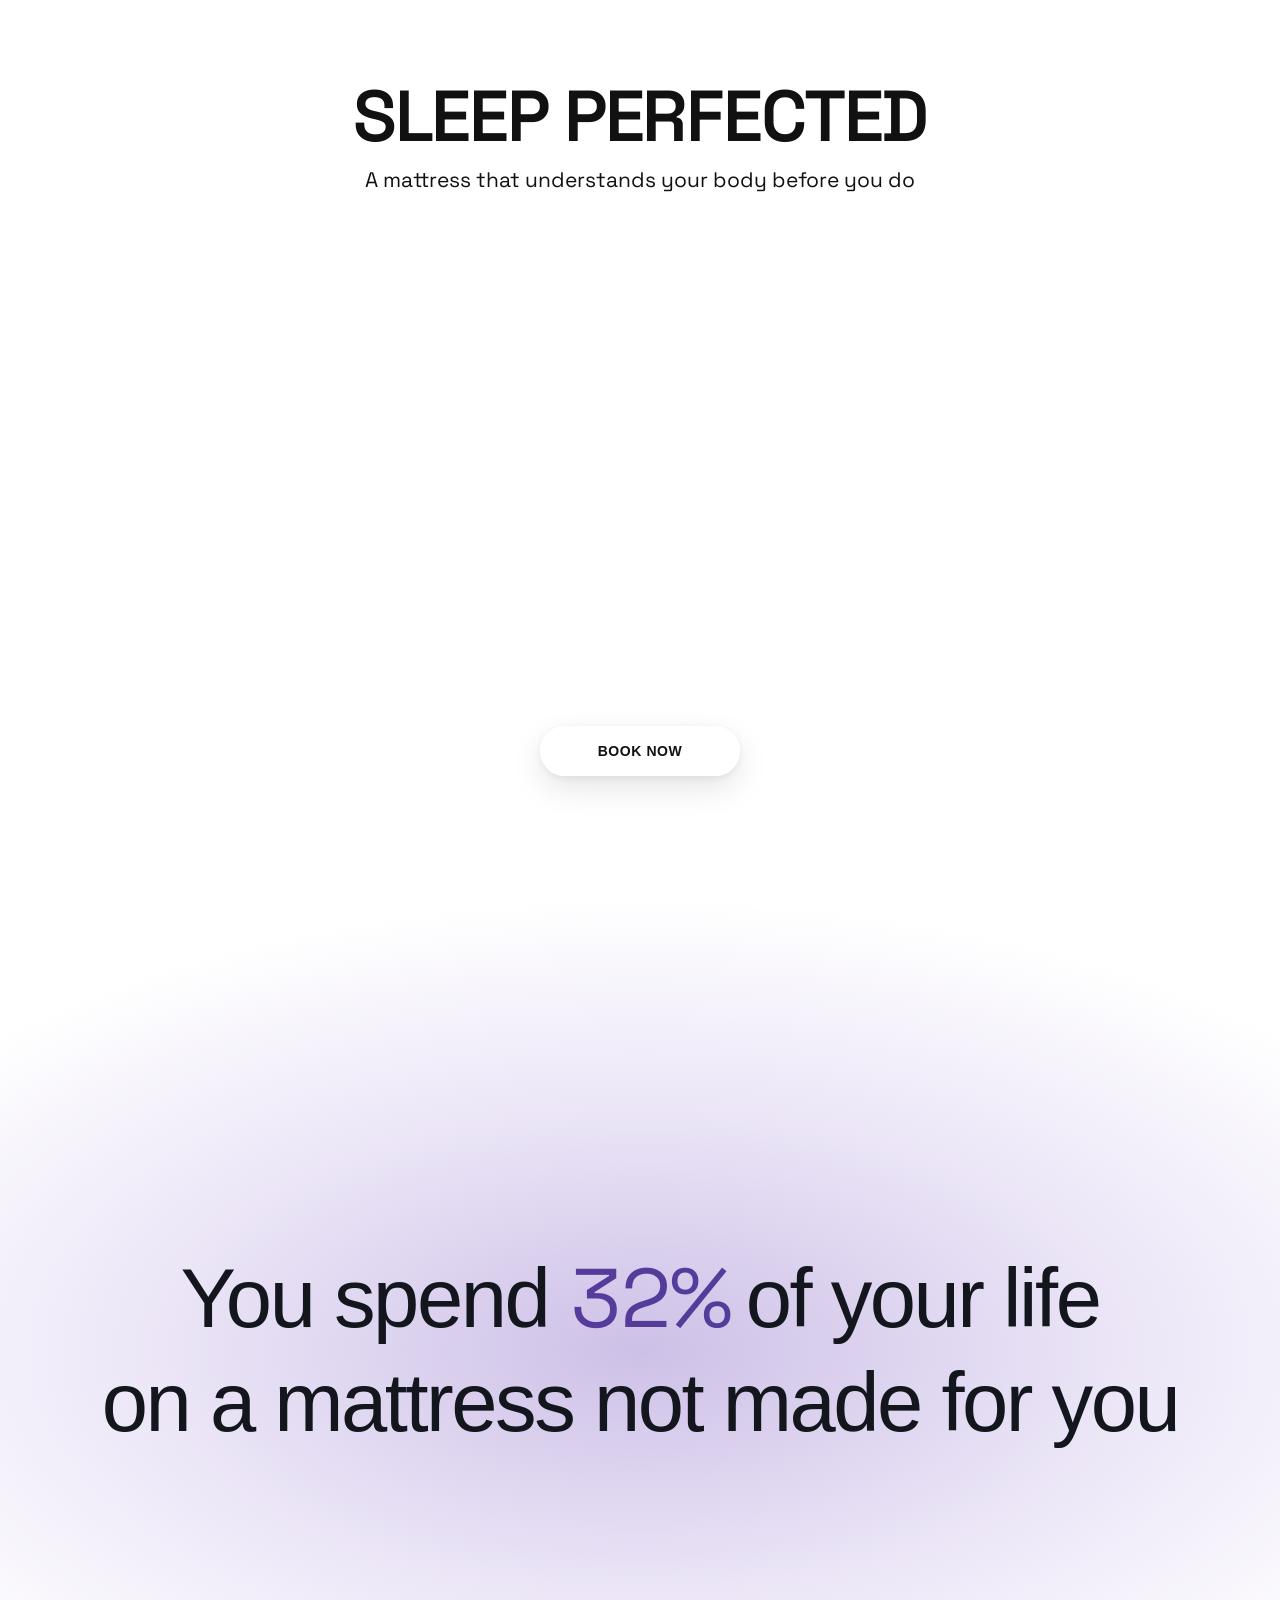
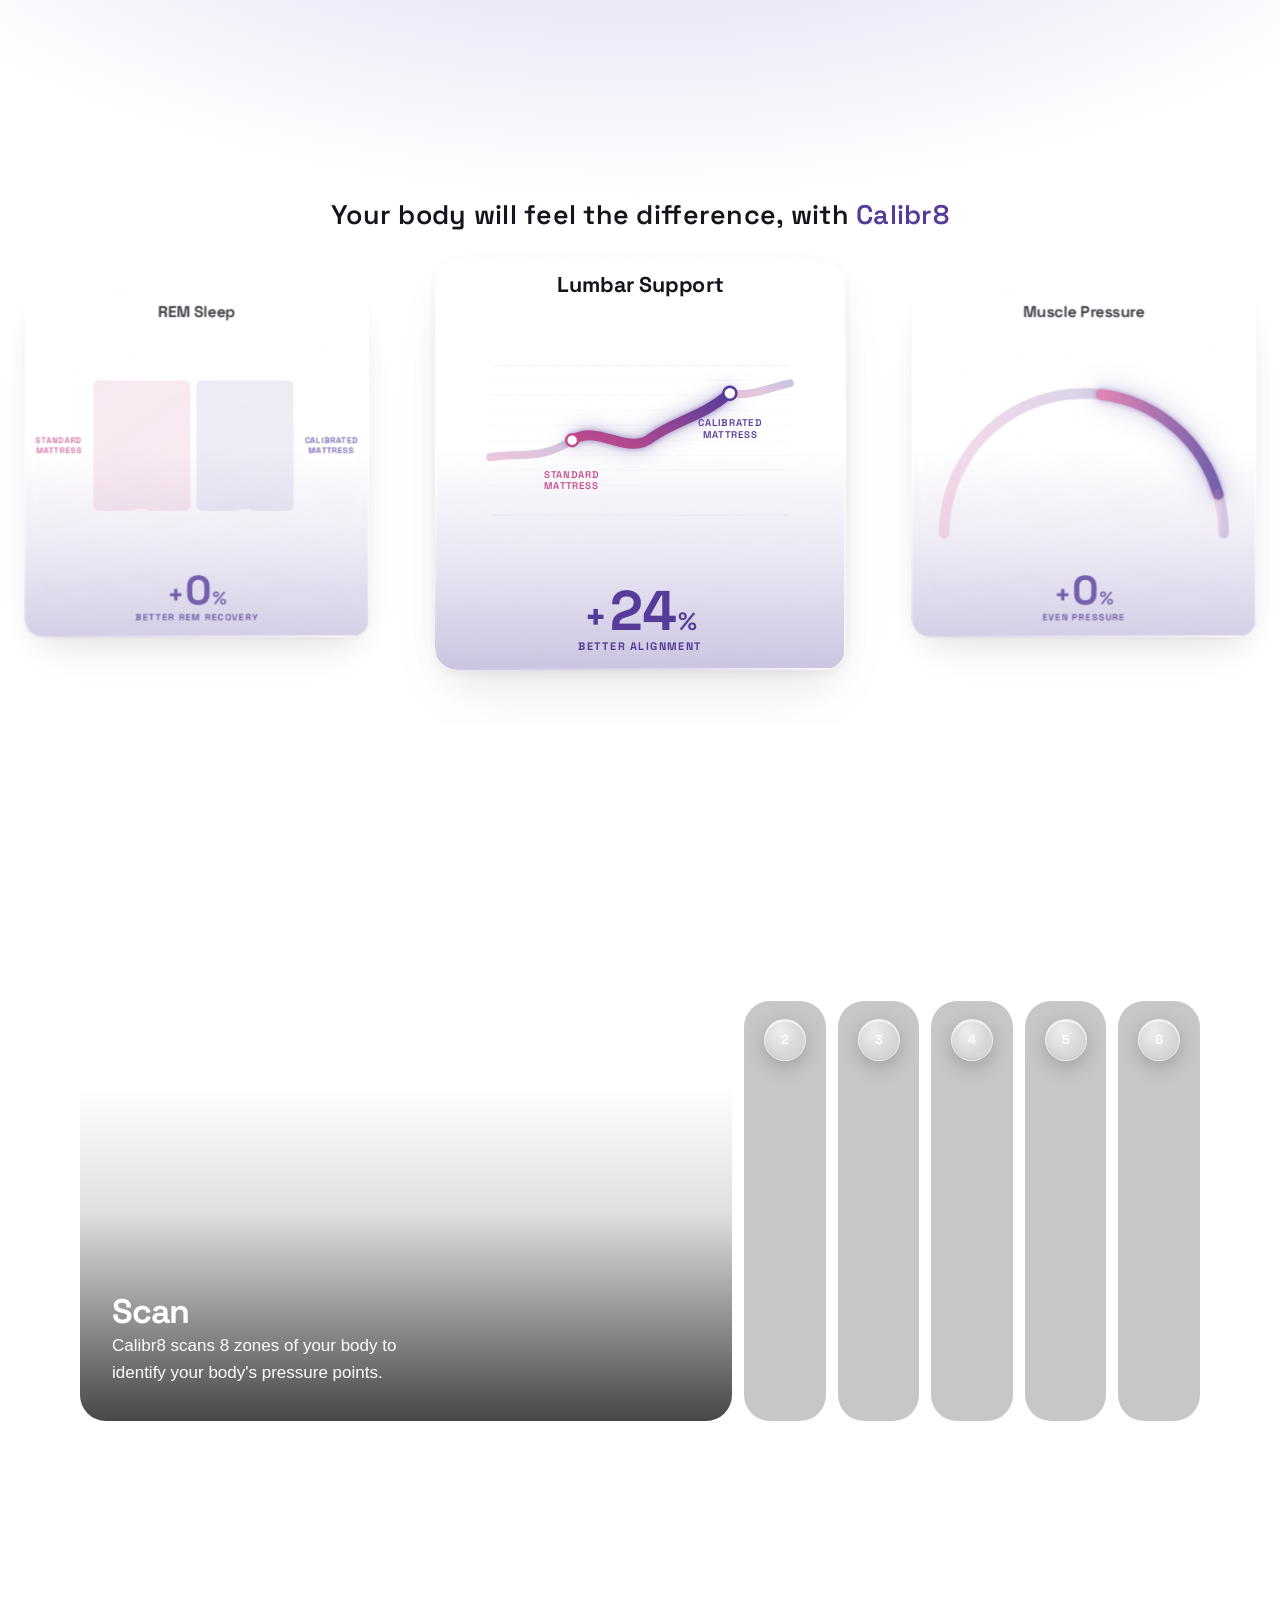
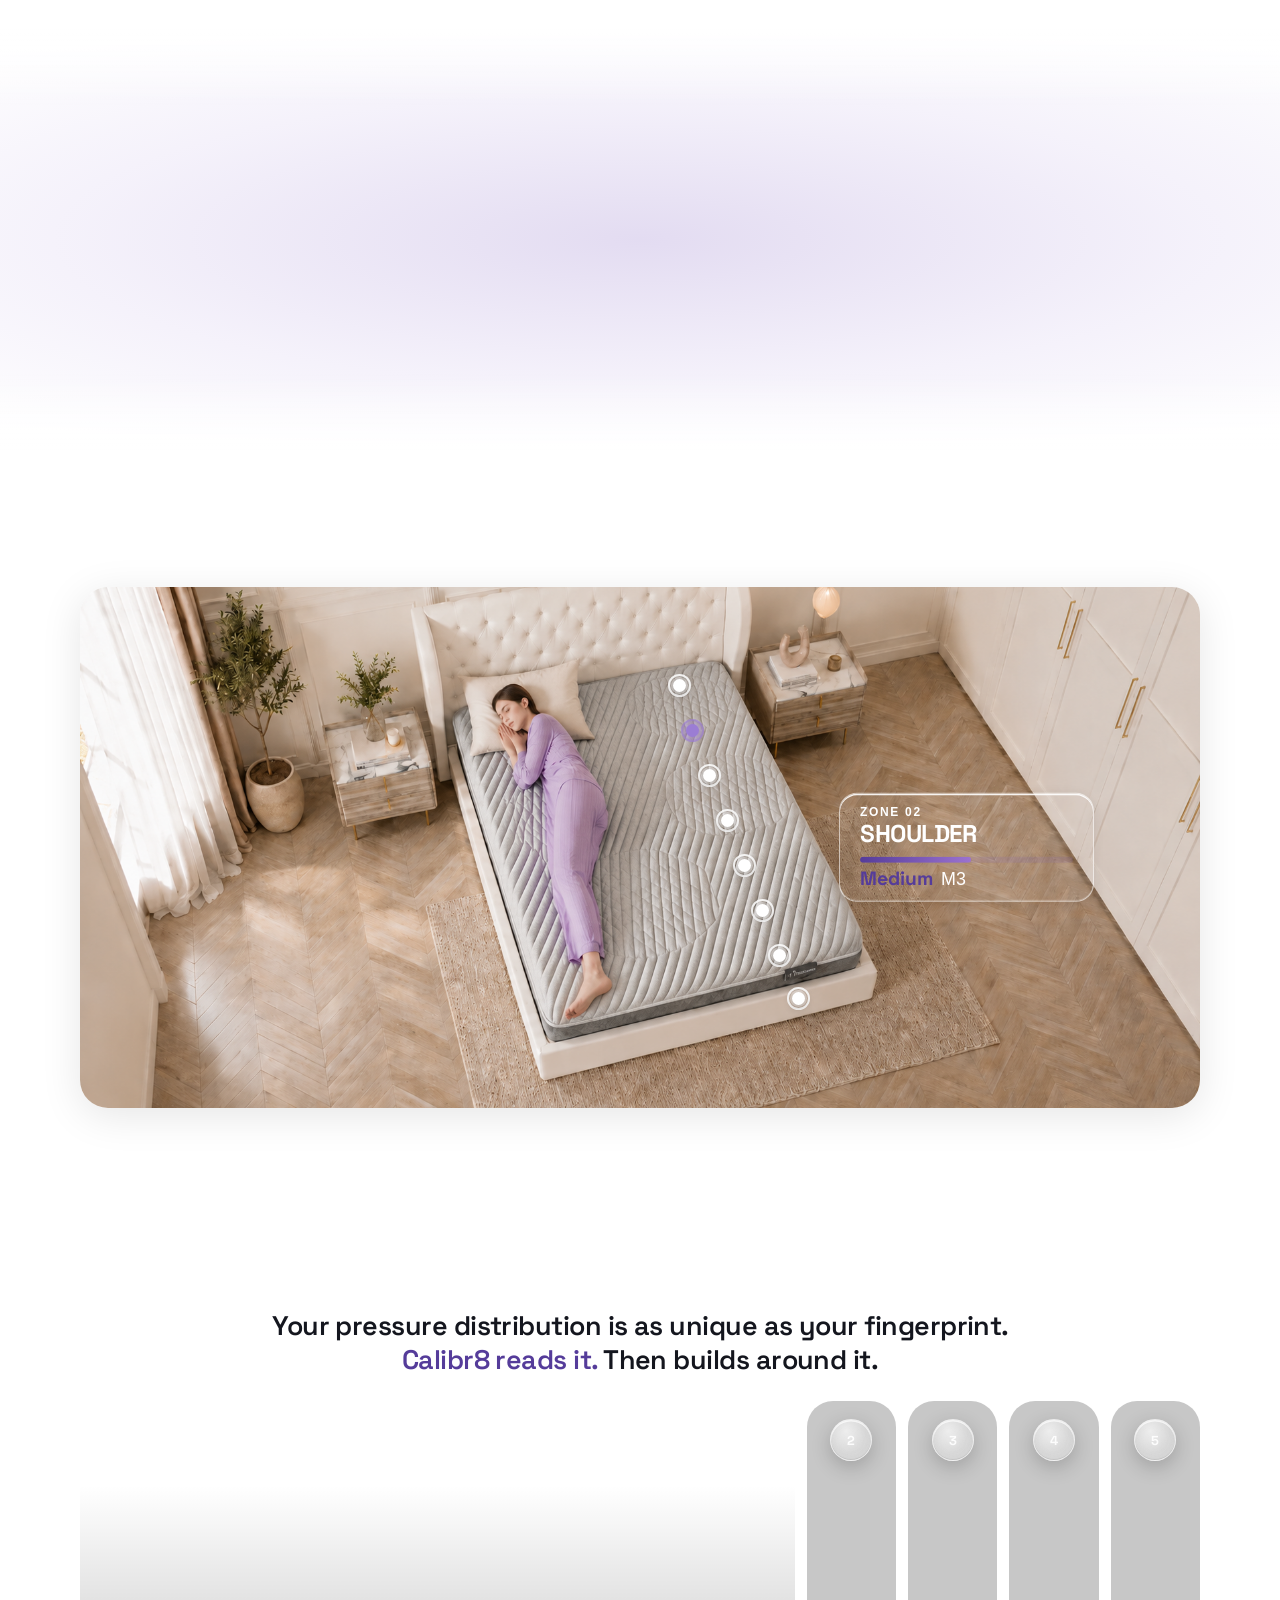
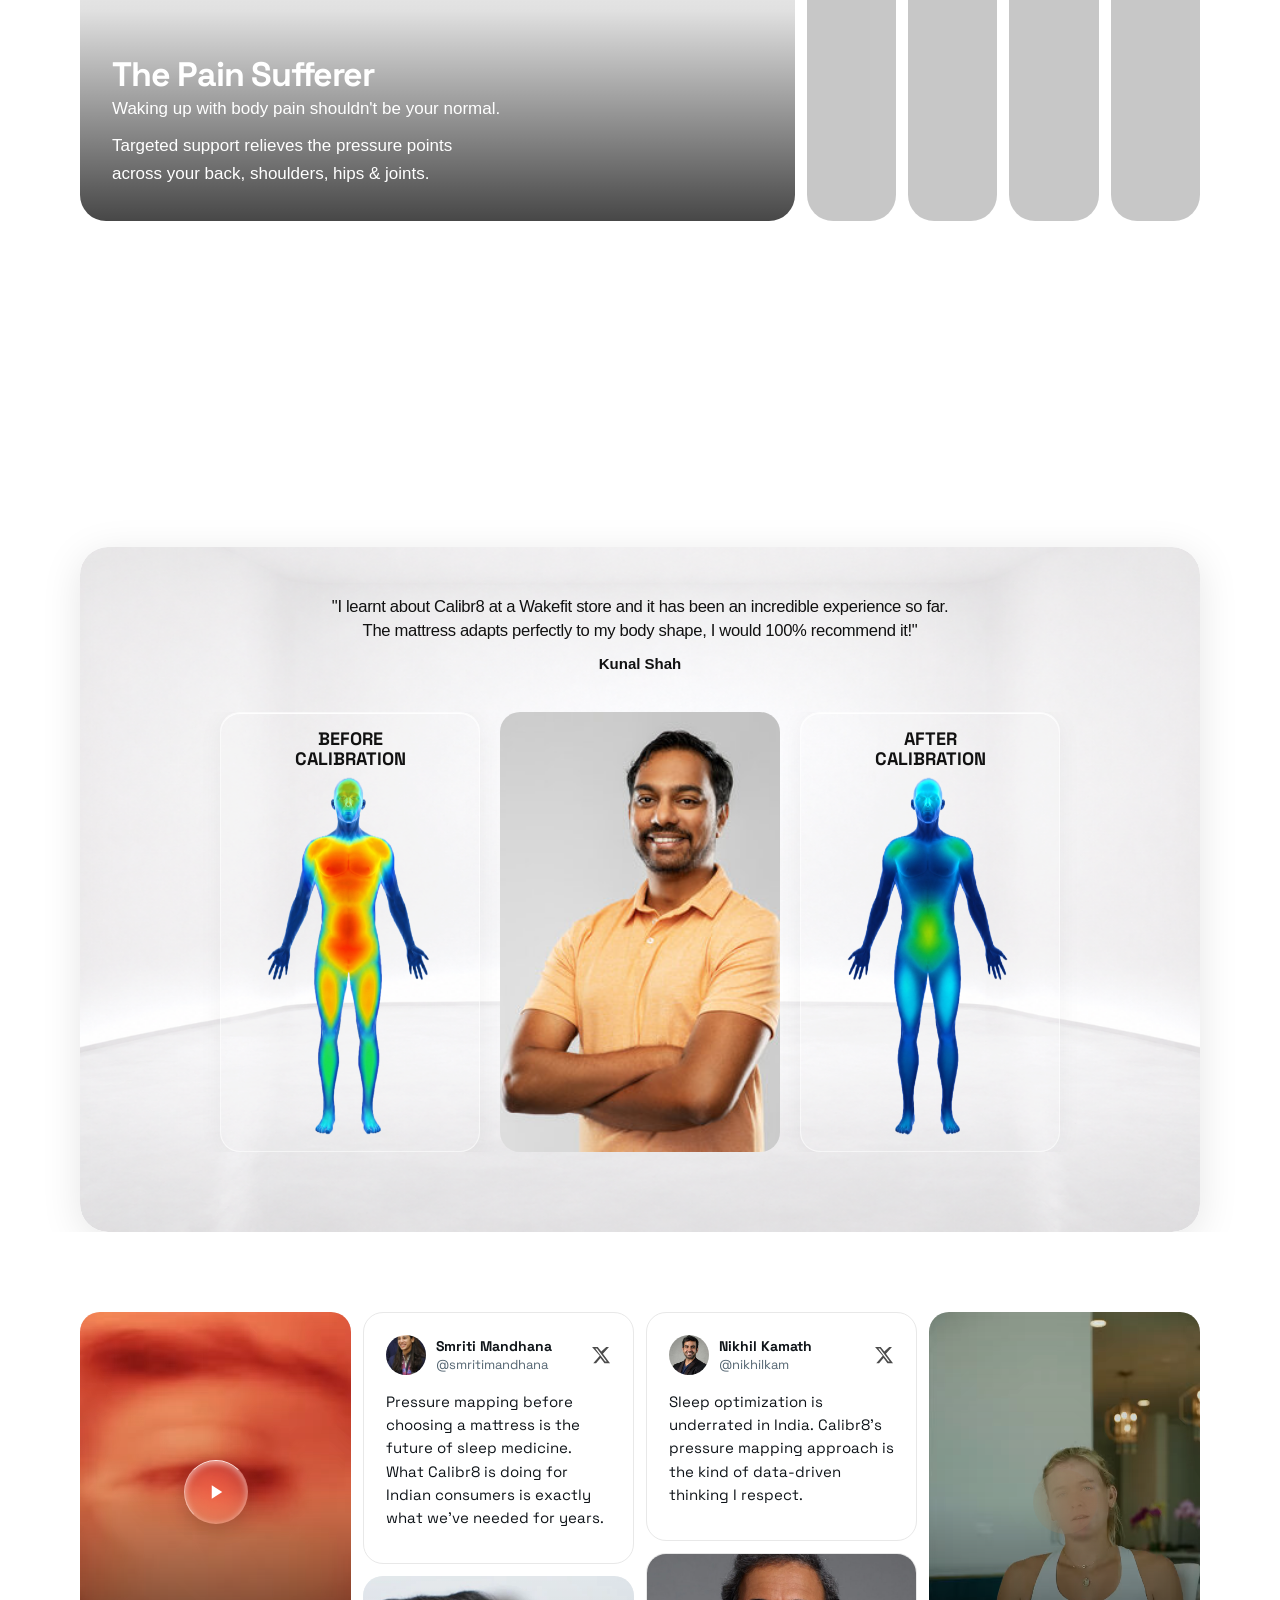
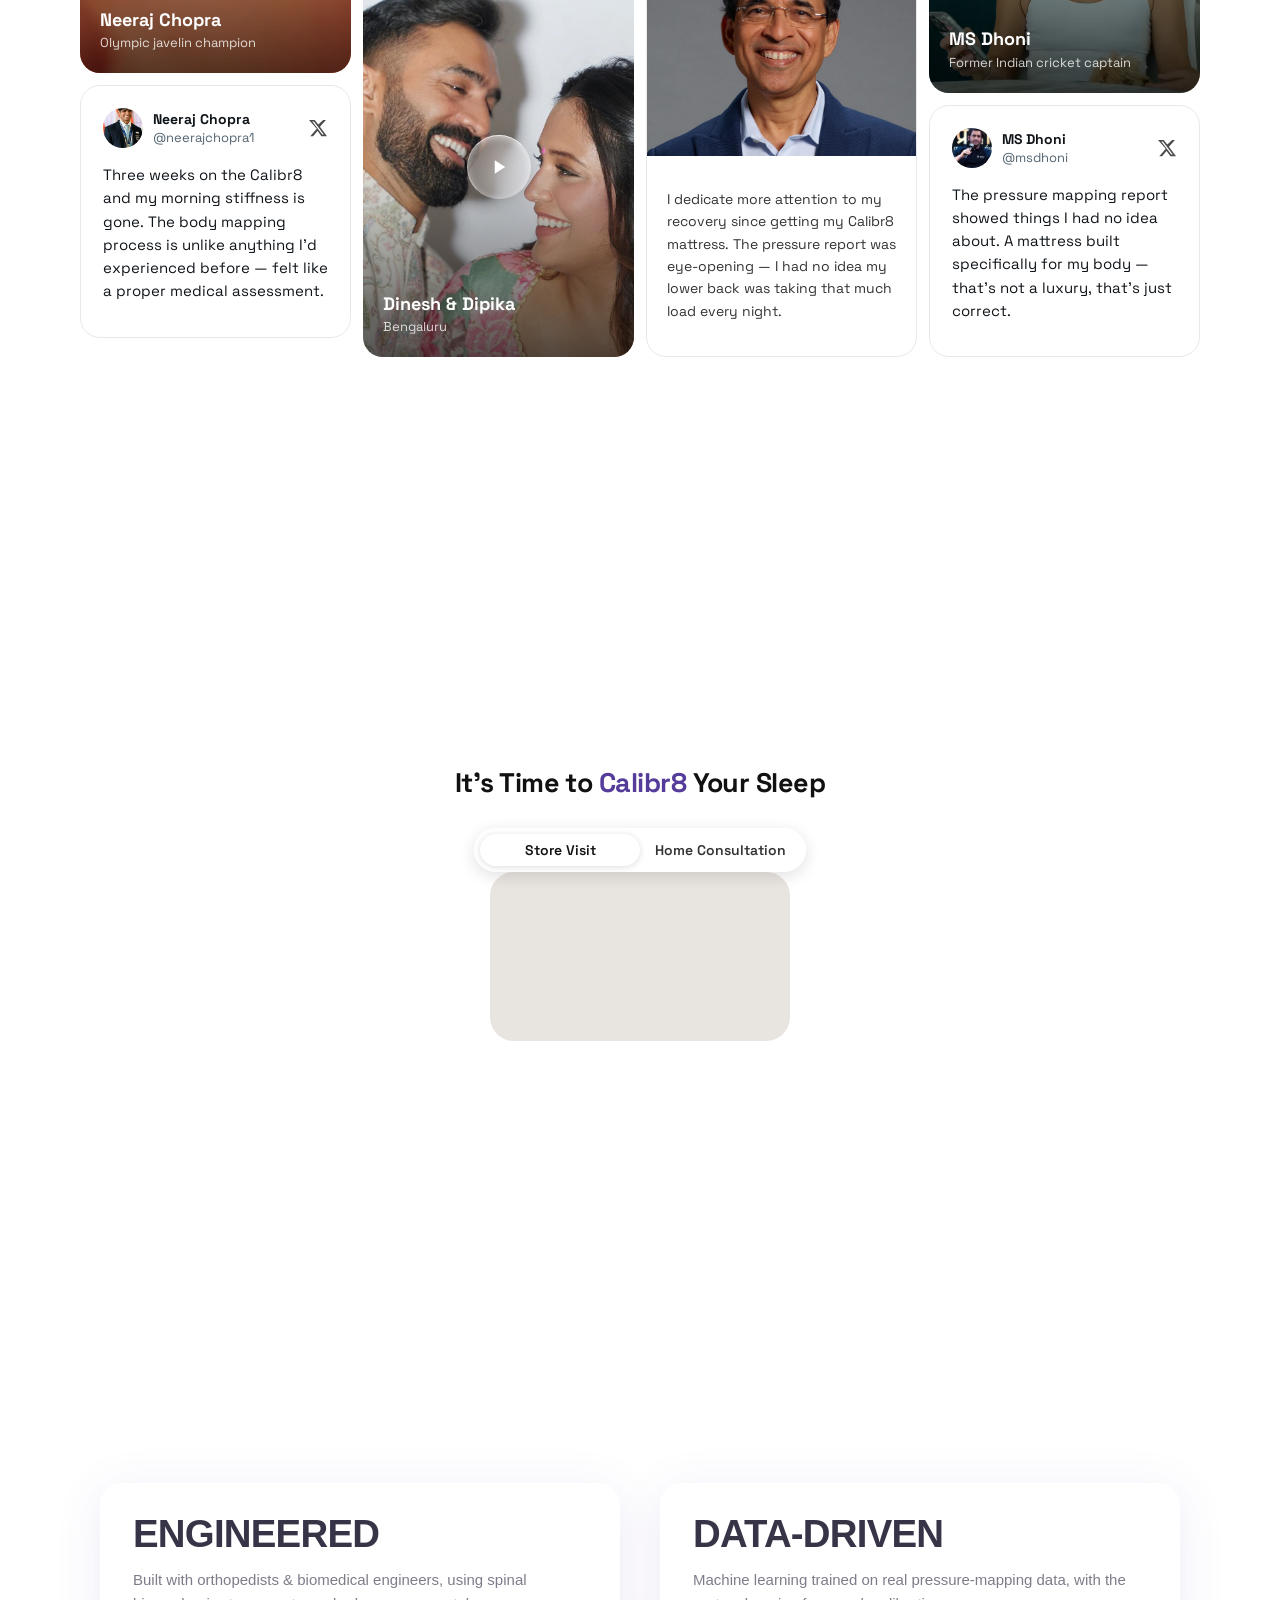
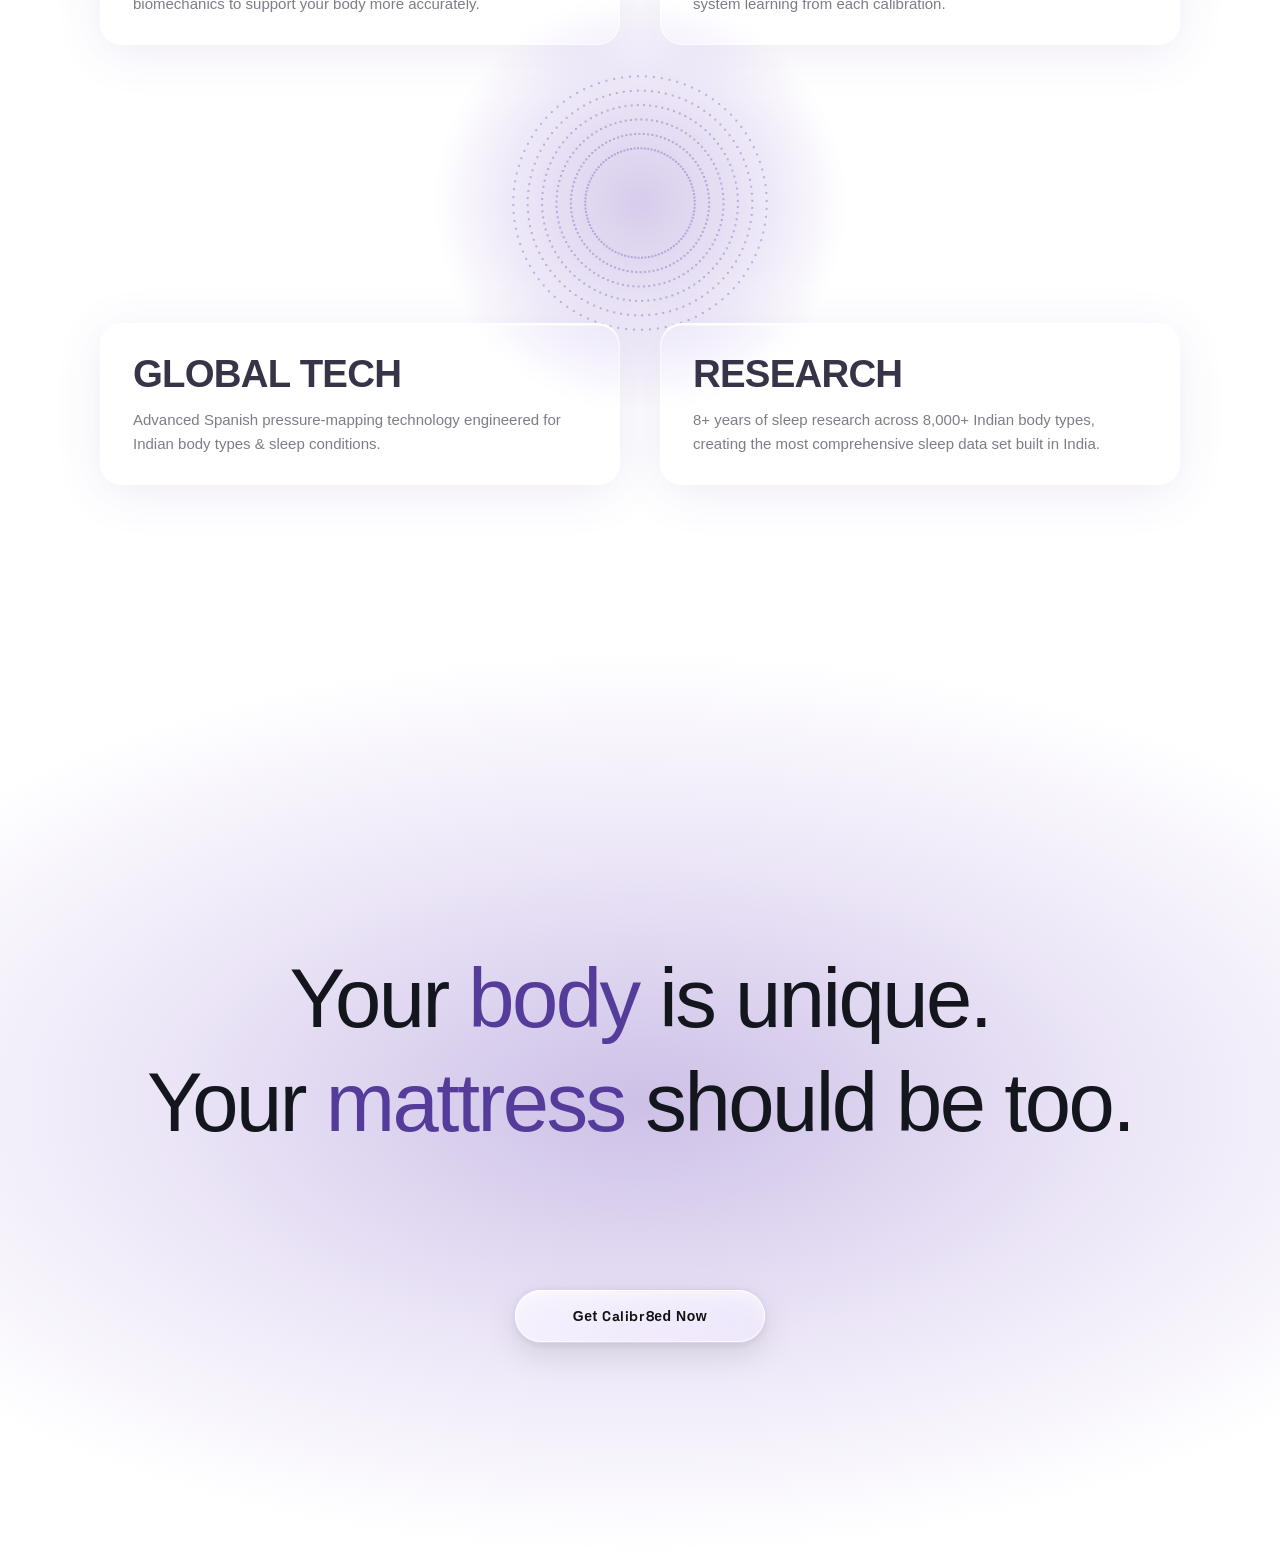
==== commit 51e966cc: "Update customer testimonials with real Calibr8 reviews Co-Authored-By: Claude Sonnet 4.6 <noreply@an" ====
--- a/index.html
+++ b/index.html
@@ -5093,11 +5093,11 @@
 
   // ── Reviews ──
   const REVIEWS = [
-    { name: 'Priya Sharma',  city: 'Bengaluru', quote: '"I was skeptical at first. After one week on the Calibr8 mattress, my morning back pain was completely gone."',          img: 'images/person1.jpg',  bodyBefore: 'images/before.png', bodyAfter: 'images/after.png' },
-    { name: 'Arjun Mehta',   city: 'Mumbai',    quote: '"The scan was eye-opening. Seeing exactly how my body distributes pressure made me understand why I woke up sore."',    img: 'images/person2.avif', bodyBefore: 'images/before.png', bodyAfter: 'images/after.png' },
-    { name: 'Kavya Nair',    city: 'Chennai',   quote: '"My husband and I both sleep on the same Calibr8. It feels perfect for both of us even though we have completely different builds."', img: 'images/person3.jpg', bodyBefore: 'images/before.png', bodyAfter: 'images/after.png' },
-    { name: 'Rahul Singh',   city: 'Delhi',     quote: '"After years of trying every mattress brand, this is the first one where the science actually matches the experience."', img: 'images/person4.jpg',  bodyBefore: 'images/before.png', bodyAfter: 'images/after.png' },
-    { name: 'Meera Iyer',    city: 'Hyderabad', quote: '"The pressure mapping report showed things I had no idea about. A mattress built specifically for my body makes all the difference."', img: 'images/person5.jpeg', bodyBefore: 'images/before.png', bodyAfter: 'images/after.png' },
+    { name: 'Kunal Shah',      city: 'Bengaluru', quote: '"I learnt about Calibr8 at a Wakefit store and it has been an incredible experience so far. The mattress adapts perfectly to my body shape, I would 100% recommend it!"',                                                                        img: 'images/person1.jpg',  bodyBefore: 'images/before.png', bodyAfter: 'images/after.png' },
+    { name: 'Shivashish Suman',city: 'Bengaluru', quote: '"I\'m confident I\'ve made the best purchase because the comfort I feel is exactly what I experienced with my calibration in the store!"',                                                                                                       img: 'images/person2.avif', bodyBefore: 'images/before.png', bodyAfter: 'images/after.png' },
+    { name: 'Ashish Naik',     city: 'Bengaluru', quote: '"What I love about Calibr8 is that it is tailored to my needs. In fact, I bought another Calibr8 mattress for my mother as well!"',                                                                                                             img: 'images/person3.jpg',  bodyBefore: 'images/before.png', bodyAfter: 'images/after.png' },
+    { name: 'Purab Saxena',    city: 'Bengaluru', quote: '"My Calibr8 mattress has significantly improved my lower back pain and sleep quality. This technology is really impressive, I would recommend it to anyone who wants personalised sleep in India!"',                                              img: 'images/person4.jpg',  bodyBefore: 'images/before.png', bodyAfter: 'images/after.png' },
+    { name: 'Abhishek J R',    city: 'Bengaluru', quote: '"I am very happy with my Calibr8 mattress...it is so comfortable, stays cool & has improved my sleep experience immensely! Wakefit has a great customer service as well."',                                                                      img: 'images/person5.jpeg', bodyBefore: 'images/before.png', bodyAfter: 'images/after.png' },
   ];
 
   let rcActive = 0;
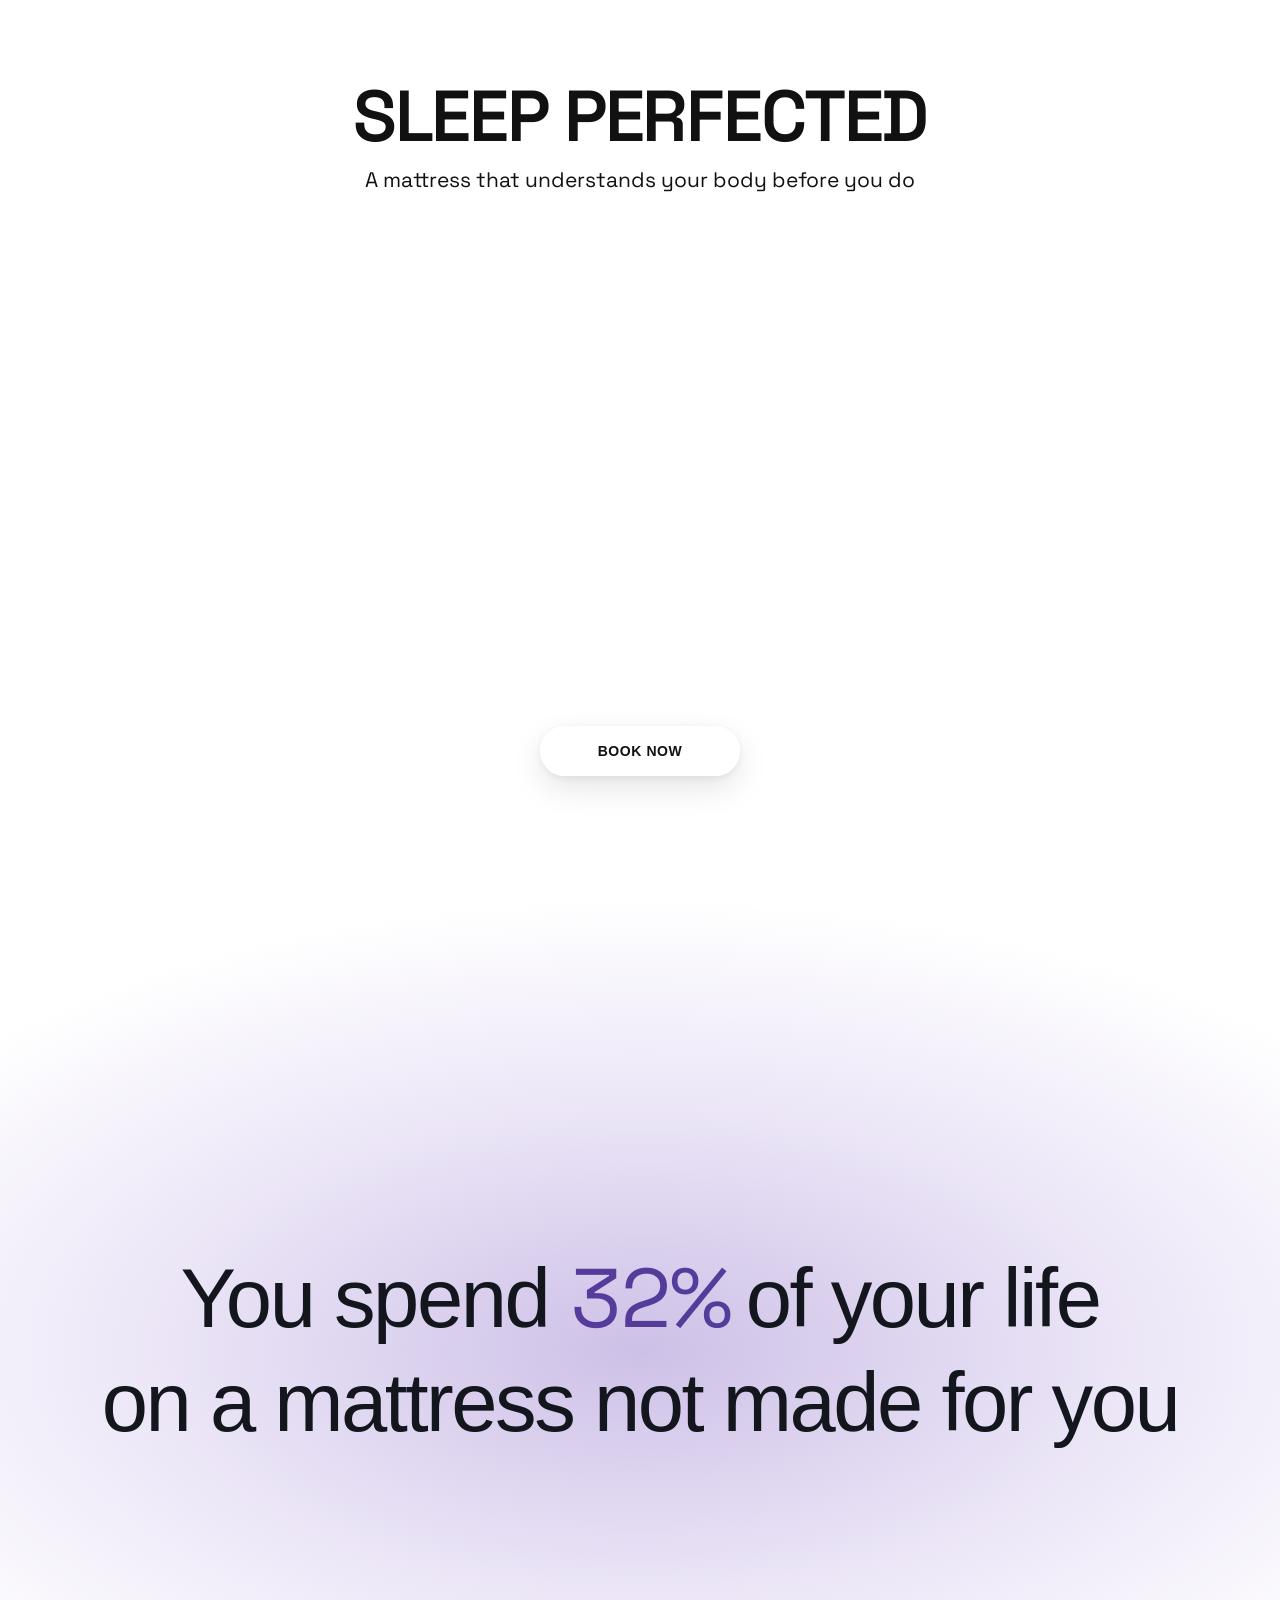
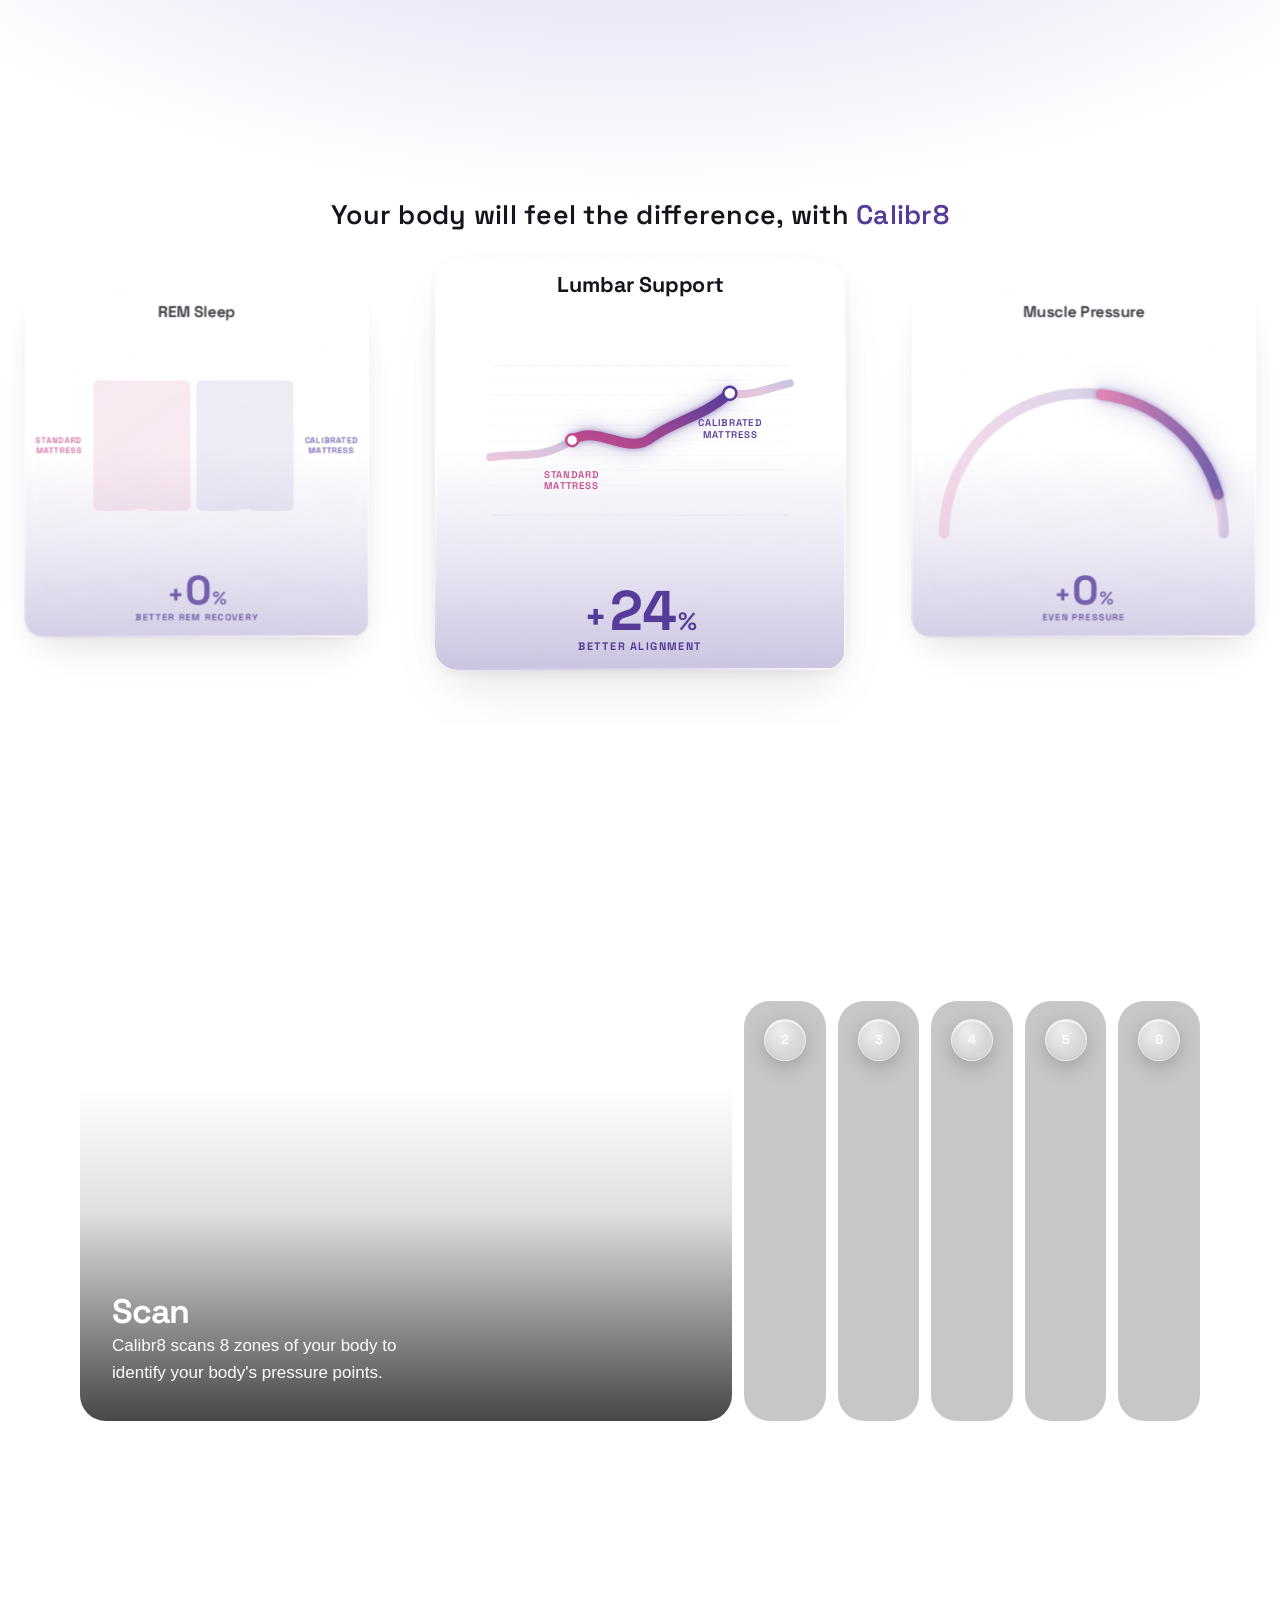
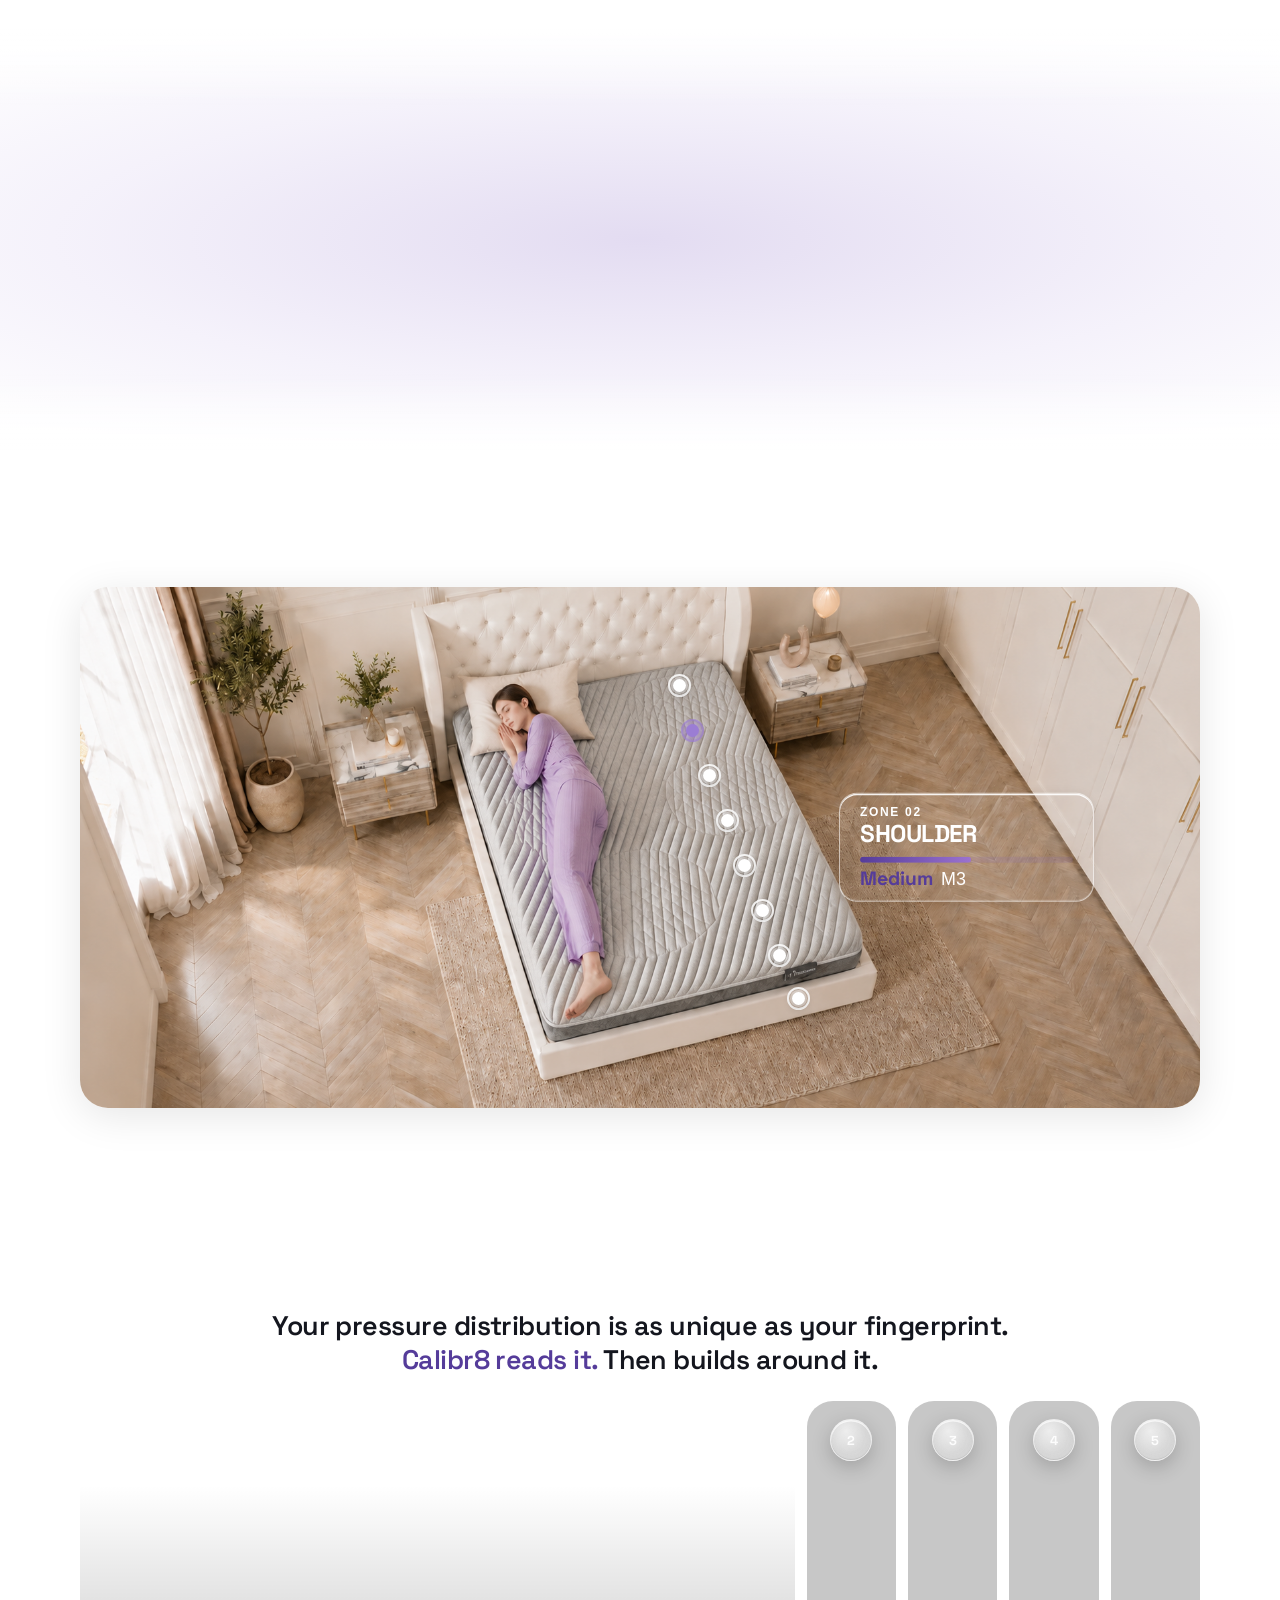
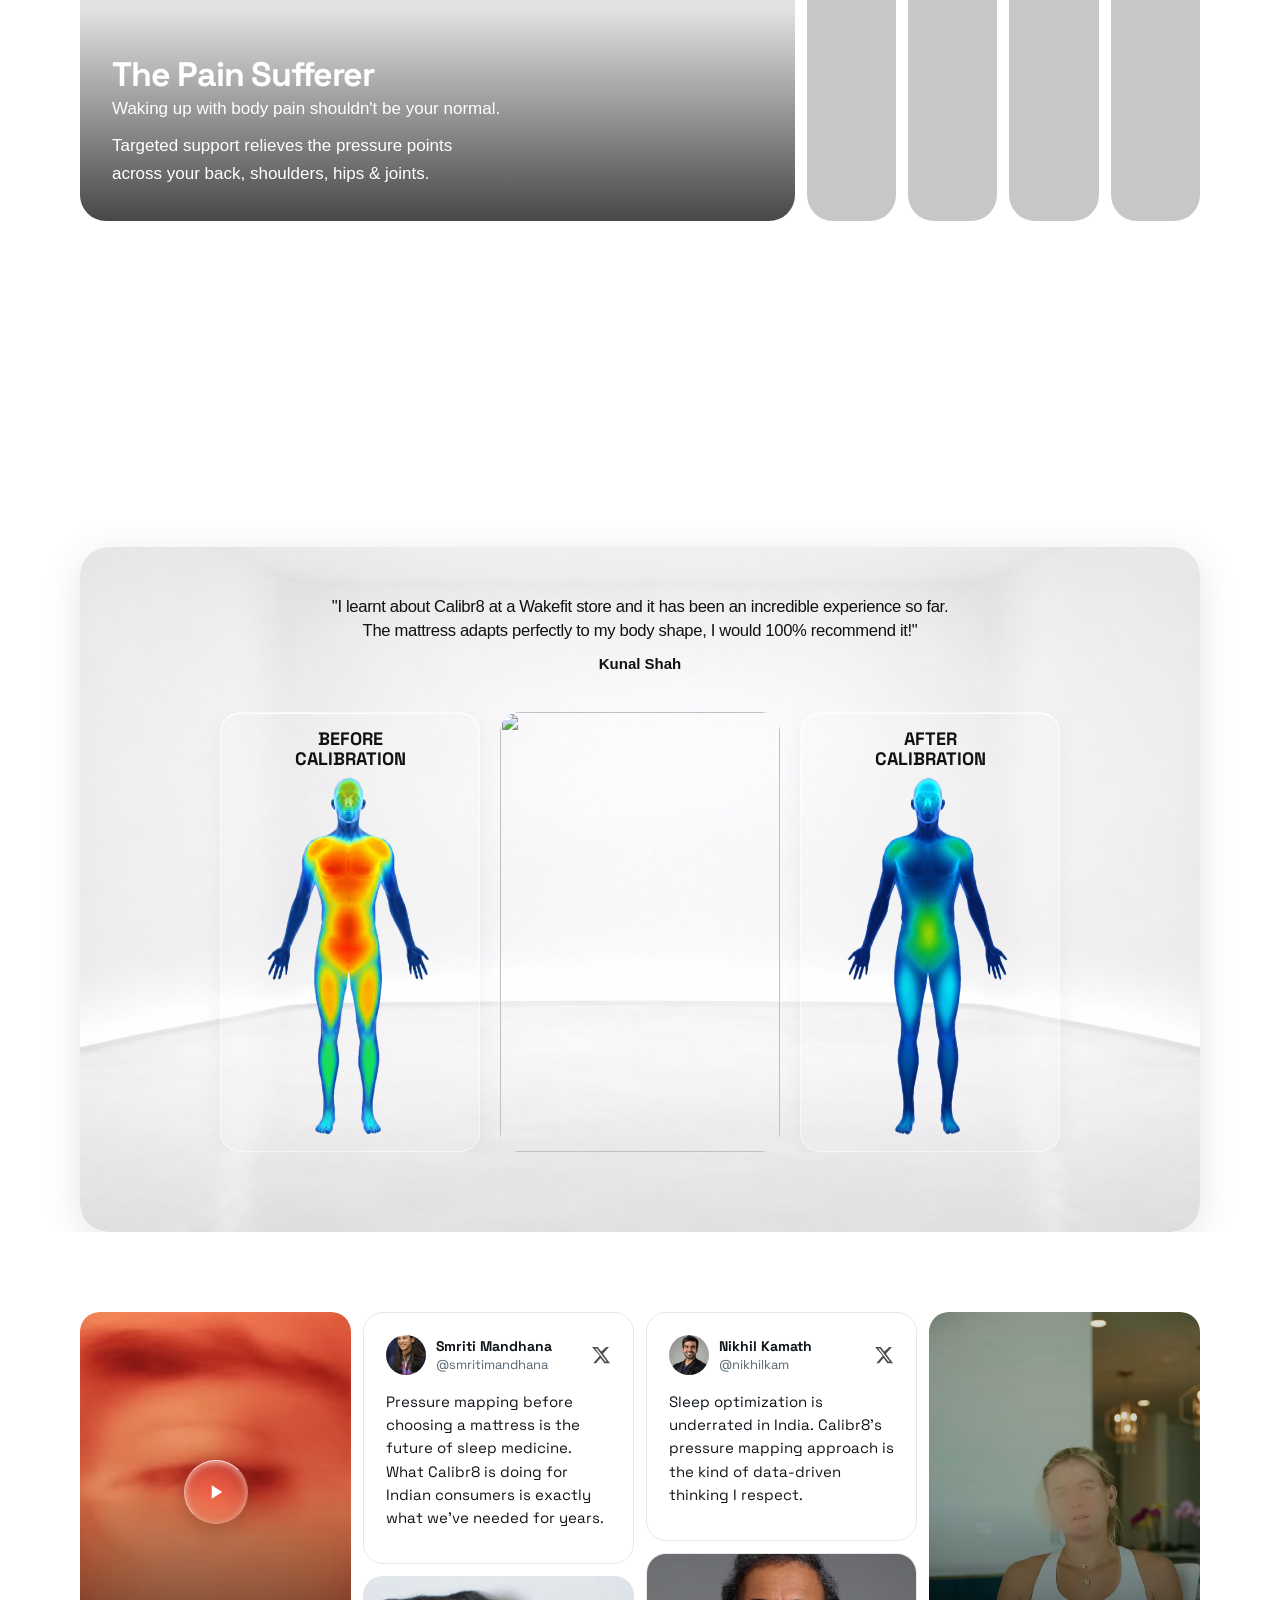
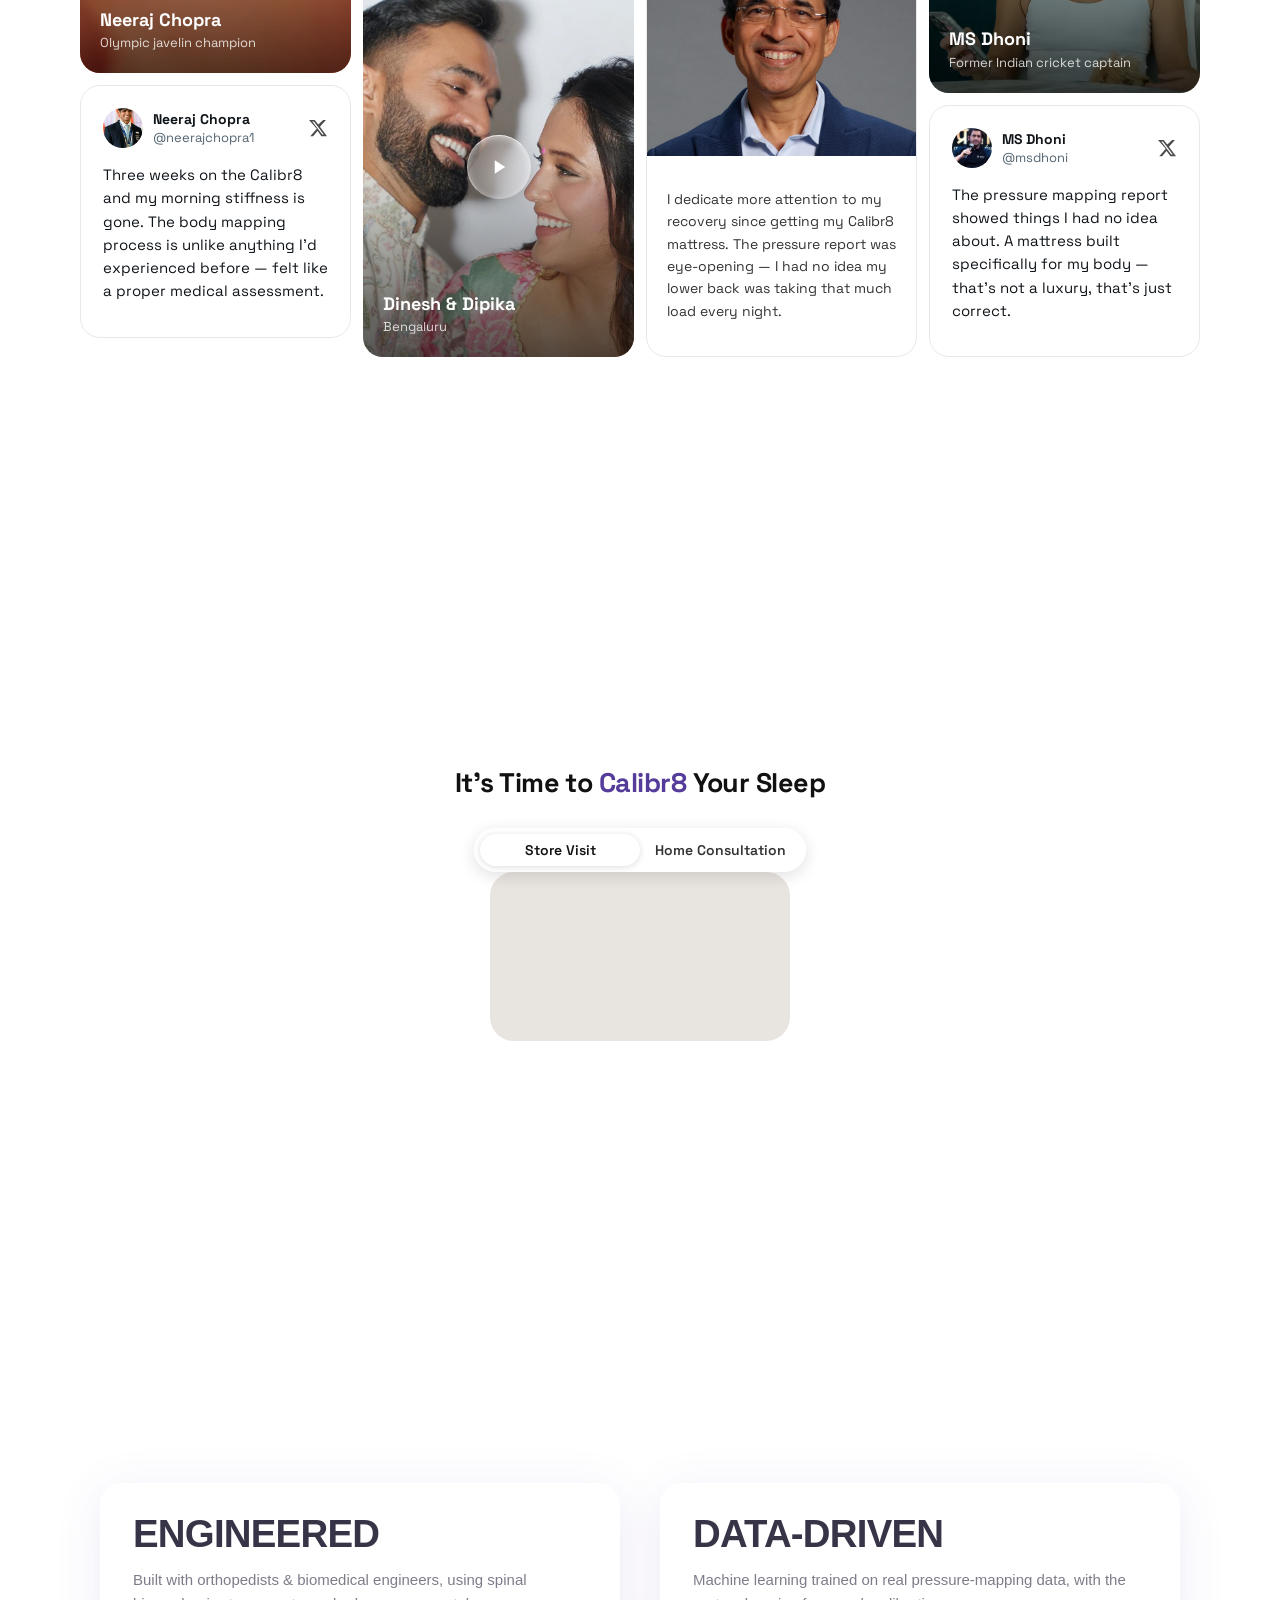
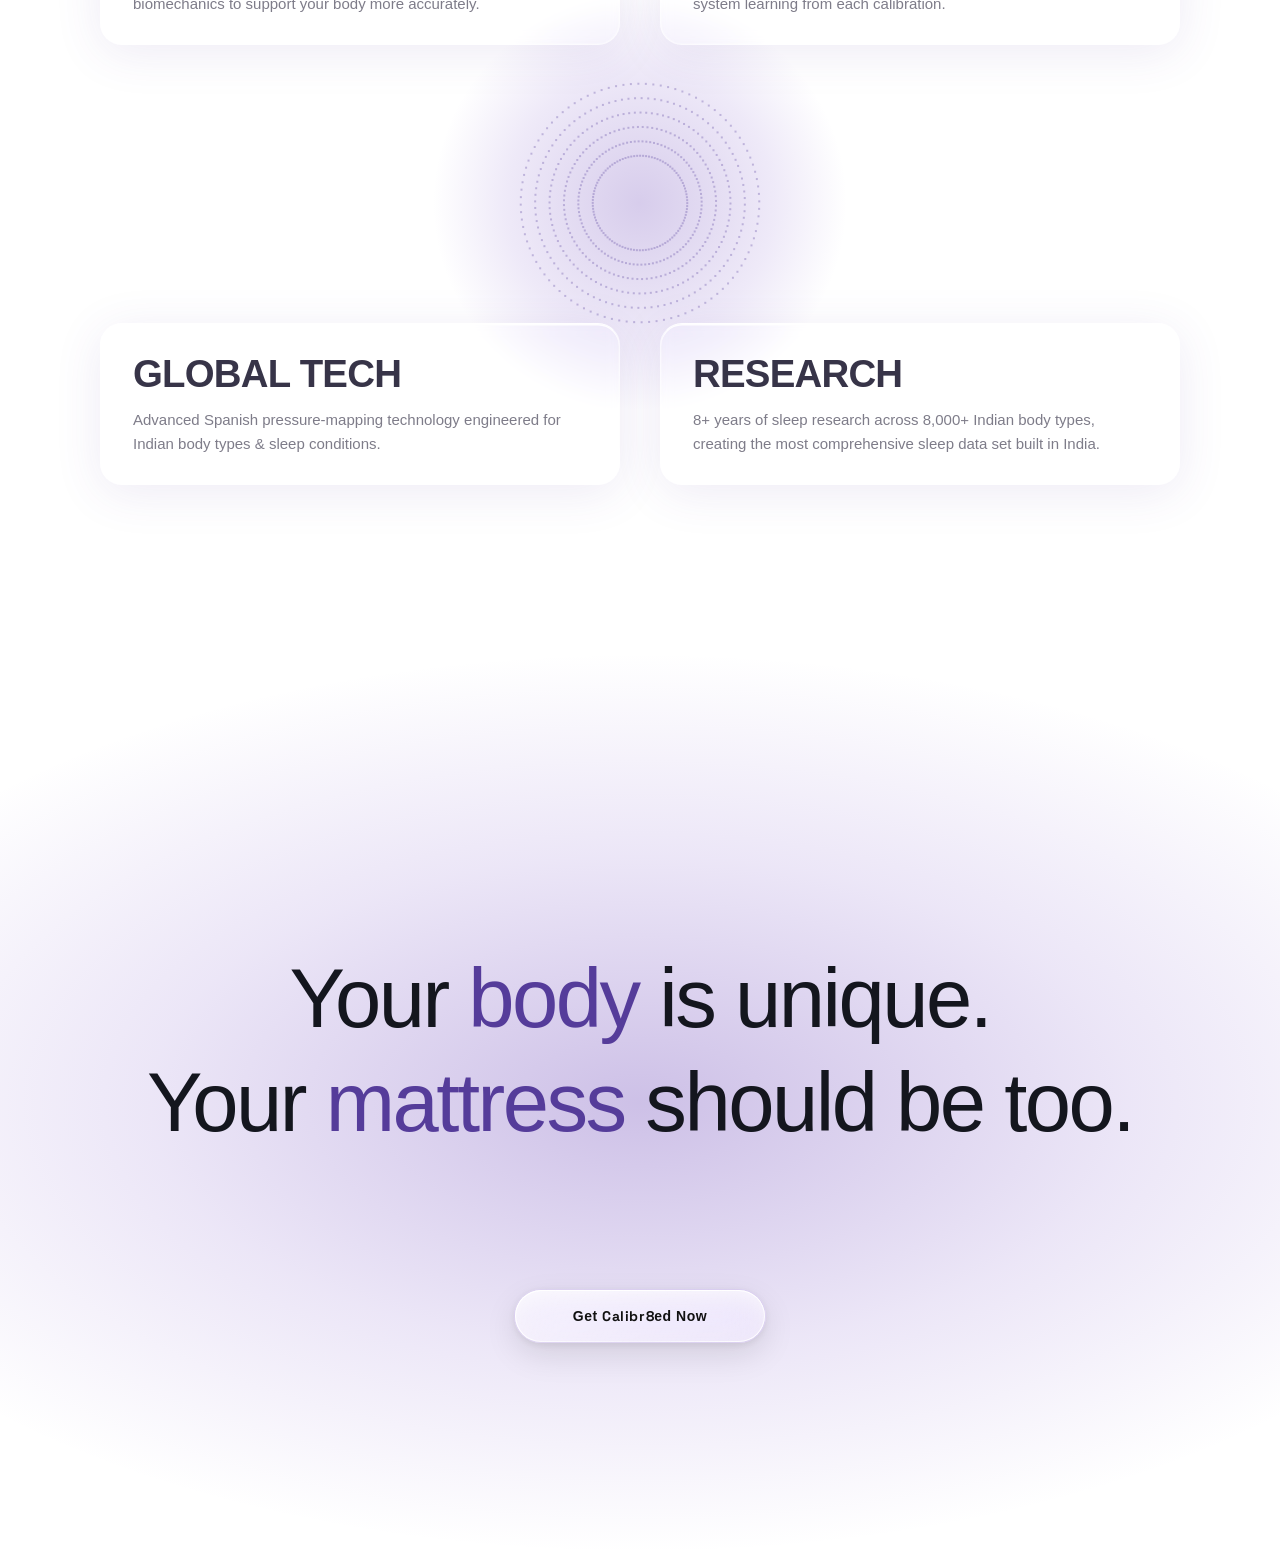
==== commit 2126a7f7: "Update reviews: Kunal photo, hide person col for others Co-Authored-By: Claude Sonnet 4.6 <noreply@a" ====
--- a/index.html
+++ b/index.html
@@ -5093,11 +5093,11 @@
 
   // ── Reviews ──
   const REVIEWS = [
-    { name: 'Kunal Shah',      city: 'Bengaluru', quote: '"I learnt about Calibr8 at a Wakefit store and it has been an incredible experience so far. The mattress adapts perfectly to my body shape, I would 100% recommend it!"',                                                                        img: 'images/person1.jpg',  bodyBefore: 'images/before.png', bodyAfter: 'images/after.png' },
-    { name: 'Shivashish Suman',city: 'Bengaluru', quote: '"I\'m confident I\'ve made the best purchase because the comfort I feel is exactly what I experienced with my calibration in the store!"',                                                                                                       img: 'images/person2.avif', bodyBefore: 'images/before.png', bodyAfter: 'images/after.png' },
-    { name: 'Ashish Naik',     city: 'Bengaluru', quote: '"What I love about Calibr8 is that it is tailored to my needs. In fact, I bought another Calibr8 mattress for my mother as well!"',                                                                                                             img: 'images/person3.jpg',  bodyBefore: 'images/before.png', bodyAfter: 'images/after.png' },
-    { name: 'Purab Saxena',    city: 'Bengaluru', quote: '"My Calibr8 mattress has significantly improved my lower back pain and sleep quality. This technology is really impressive, I would recommend it to anyone who wants personalised sleep in India!"',                                              img: 'images/person4.jpg',  bodyBefore: 'images/before.png', bodyAfter: 'images/after.png' },
-    { name: 'Abhishek J R',    city: 'Bengaluru', quote: '"I am very happy with my Calibr8 mattress...it is so comfortable, stays cool & has improved my sleep experience immensely! Wakefit has a great customer service as well."',                                                                      img: 'images/person5.jpeg', bodyBefore: 'images/before.png', bodyAfter: 'images/after.png' },
+    { name: 'Kunal Shah',      city: 'Bengaluru', quote: '"I learnt about Calibr8 at a Wakefit store and it has been an incredible experience so far. The mattress adapts perfectly to my body shape, I would 100% recommend it!"',                                                                        img: 'images/kunal.jpeg',   bodyBefore: 'images/before.png', bodyAfter: 'images/after.png' },
+    { name: 'Shivashish Suman',city: 'Bengaluru', quote: '"I\'m confident I\'ve made the best purchase because the comfort I feel is exactly what I experienced with my calibration in the store!"',                                                                                                       img: null,                  bodyBefore: 'images/before.png', bodyAfter: 'images/after.png' },
+    { name: 'Ashish Naik',     city: 'Bengaluru', quote: '"What I love about Calibr8 is that it is tailored to my needs. In fact, I bought another Calibr8 mattress for my mother as well!"',                                                                                                             img: null,                  bodyBefore: 'images/before.png', bodyAfter: 'images/after.png' },
+    { name: 'Purab Saxena',    city: 'Bengaluru', quote: '"My Calibr8 mattress has significantly improved my lower back pain and sleep quality. This technology is really impressive, I would recommend it to anyone who wants personalised sleep in India!"',                                              img: null,                  bodyBefore: 'images/before.png', bodyAfter: 'images/after.png' },
+    { name: 'Abhishek J R',    city: 'Bengaluru', quote: '"I am very happy with my Calibr8 mattress...it is so comfortable, stays cool & has improved my sleep experience immensely! Wakefit has a great customer service as well."',                                                                      img: null,                  bodyBefore: 'images/before.png', bodyAfter: 'images/after.png' },
   ];
 
   let rcActive = 0;
@@ -5109,9 +5109,15 @@
     document.getElementById('reviews-quote').textContent = r.quote;
     document.getElementById('reviews-name').textContent  = r.name;
     document.getElementById('reviews-city').textContent  = r.city;
-    document.getElementById('reviews-hero-img').src      = r.img;
-    document.getElementById('rev-cal-bef-img').src       = r.bodyBefore;
-    document.getElementById('rev-cal-aft-img').src       = r.bodyAfter;
+    const personCol = document.querySelector('.rev-person-col');
+    if (r.img) {
+      document.getElementById('reviews-hero-img').src = r.img;
+      if (personCol) personCol.style.display = '';
+    } else {
+      if (personCol) personCol.style.display = 'none';
+    }
+    document.getElementById('rev-cal-bef-img').src = r.bodyBefore;
+    document.getElementById('rev-cal-aft-img').src = r.bodyAfter;
   }
 
   function activateReview(newIdx) {
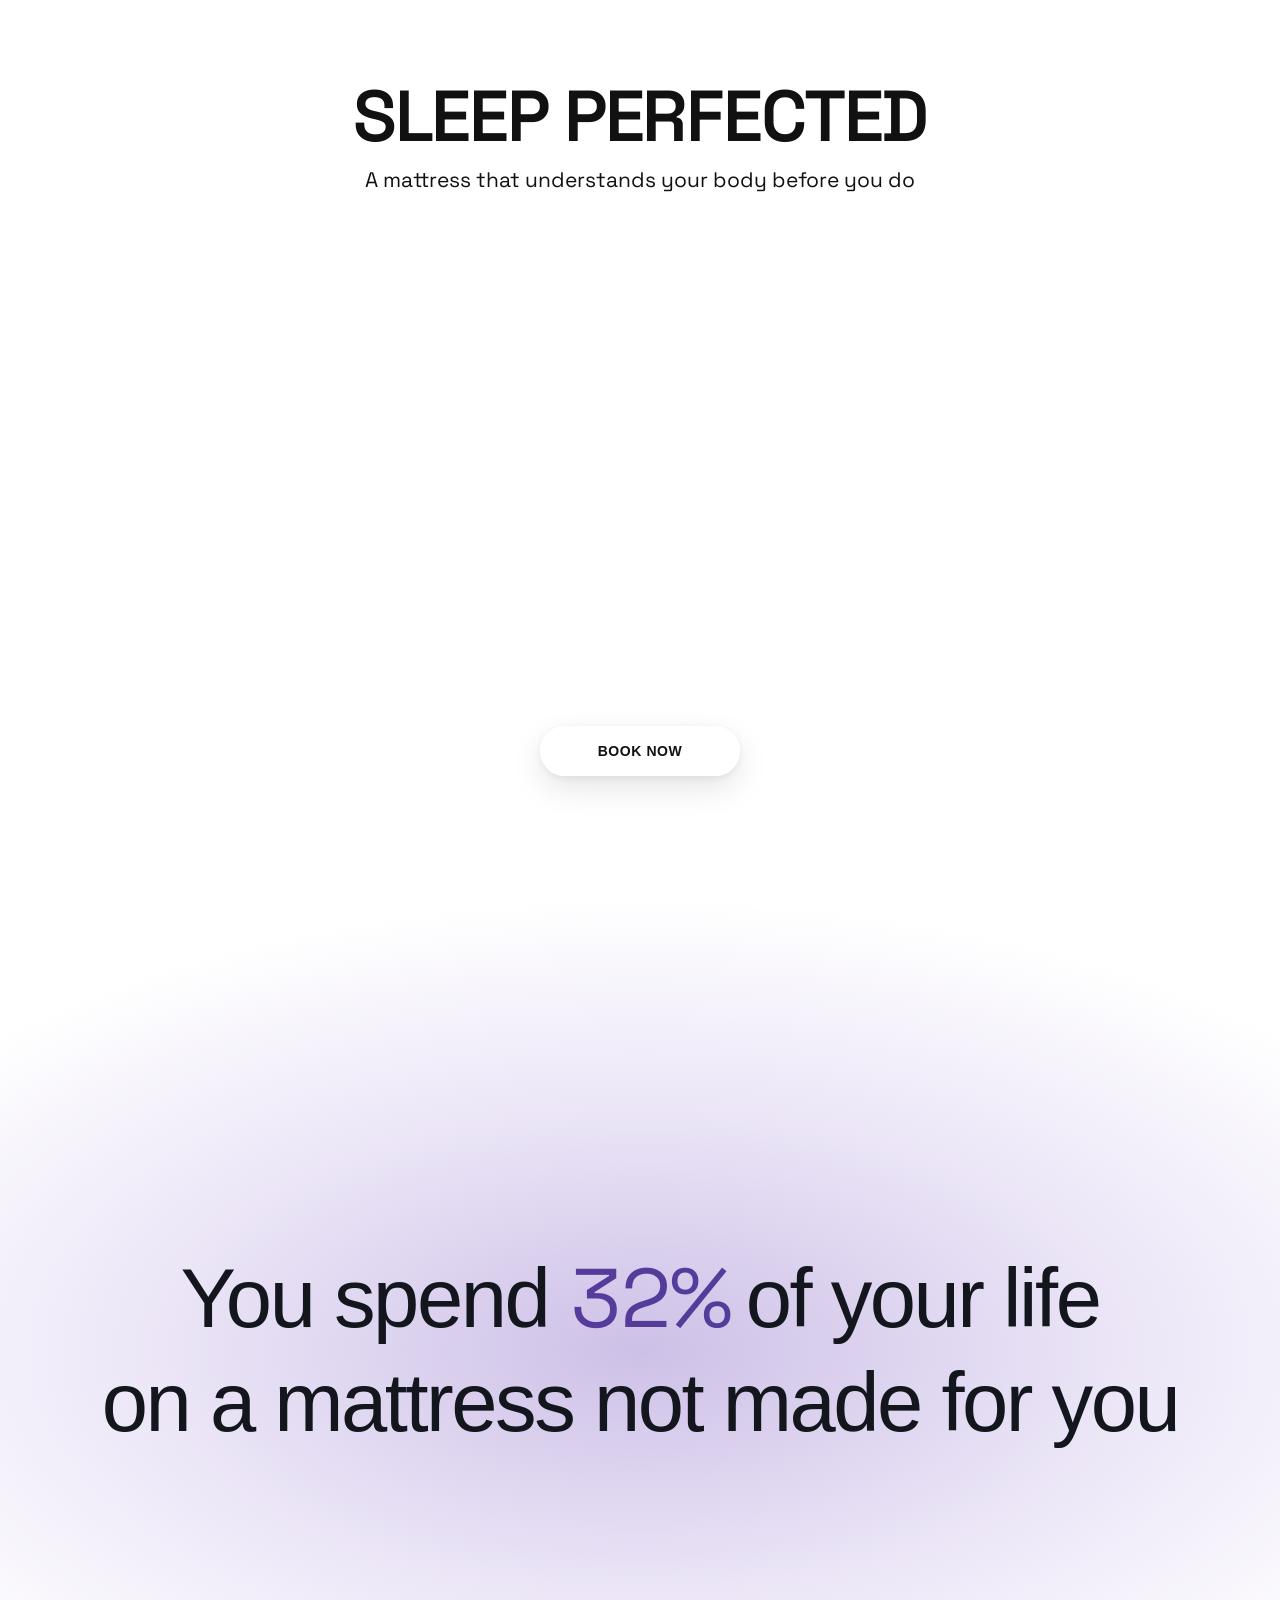
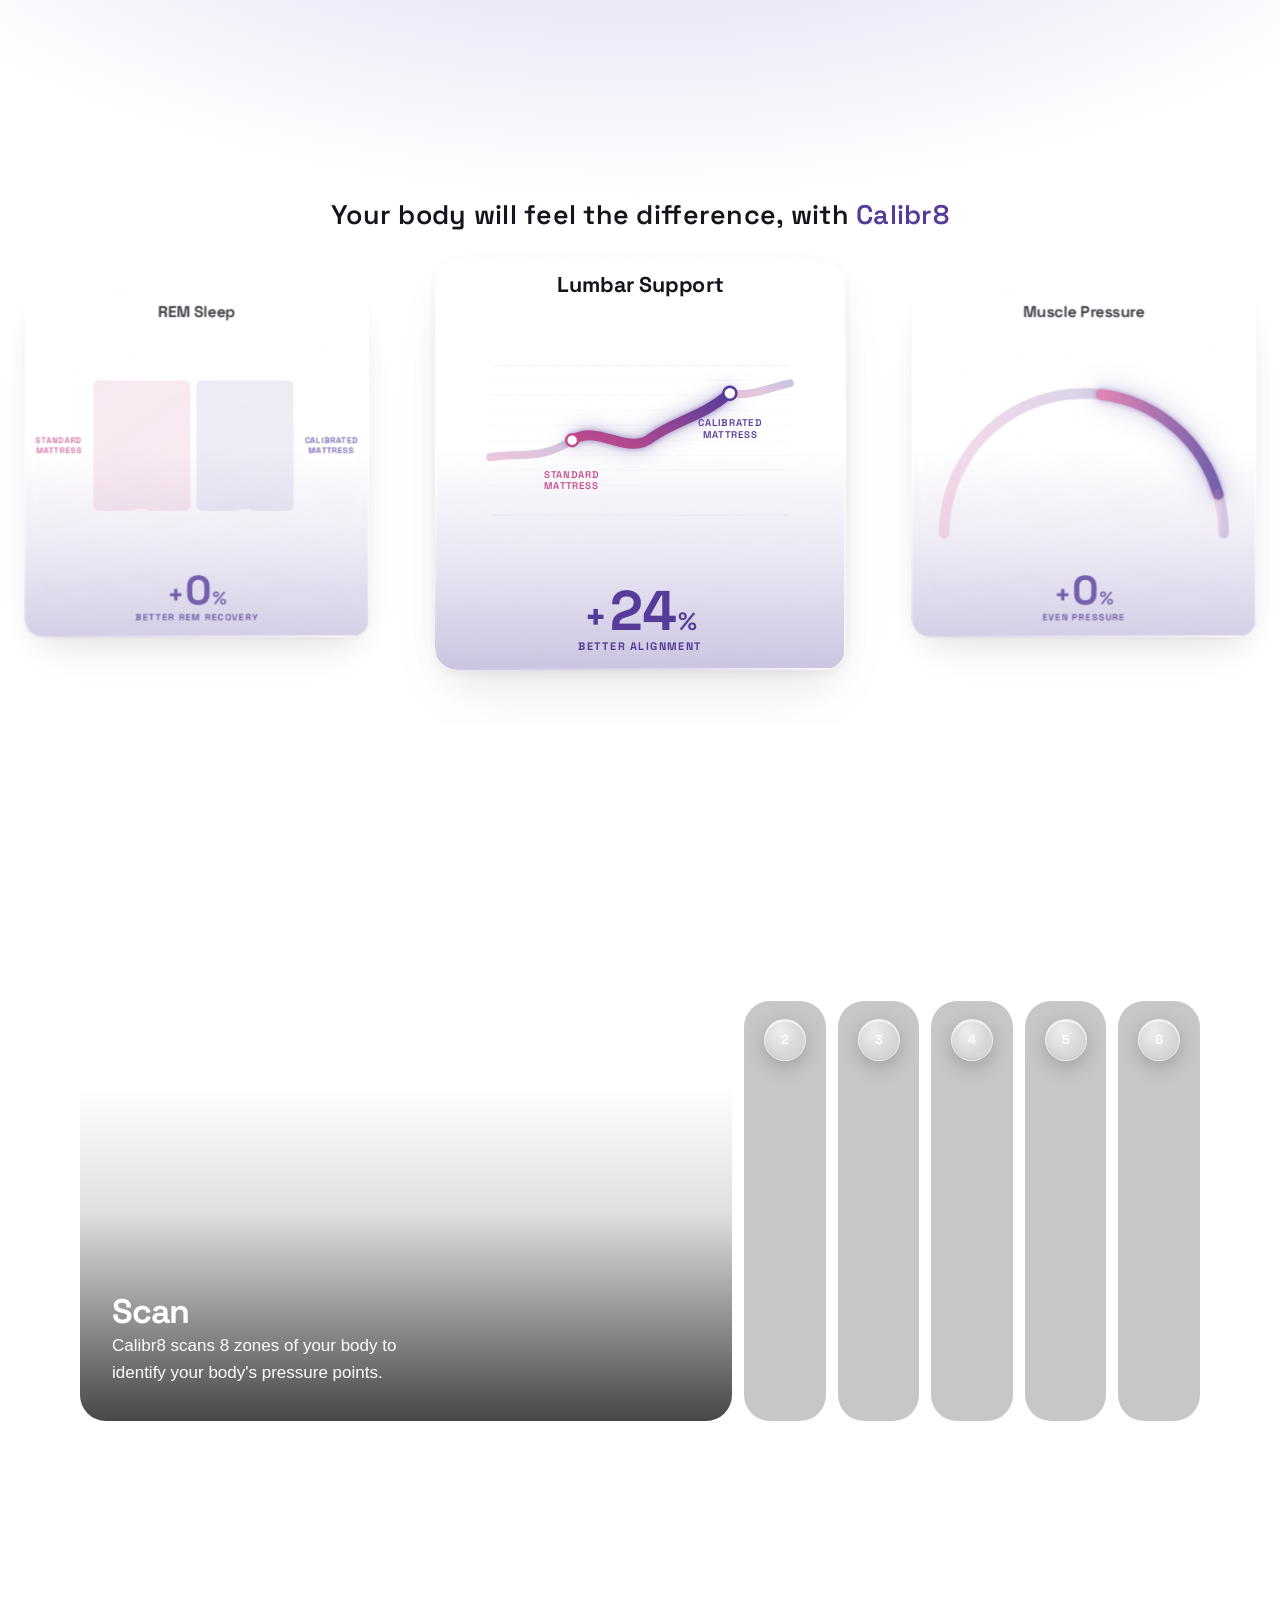
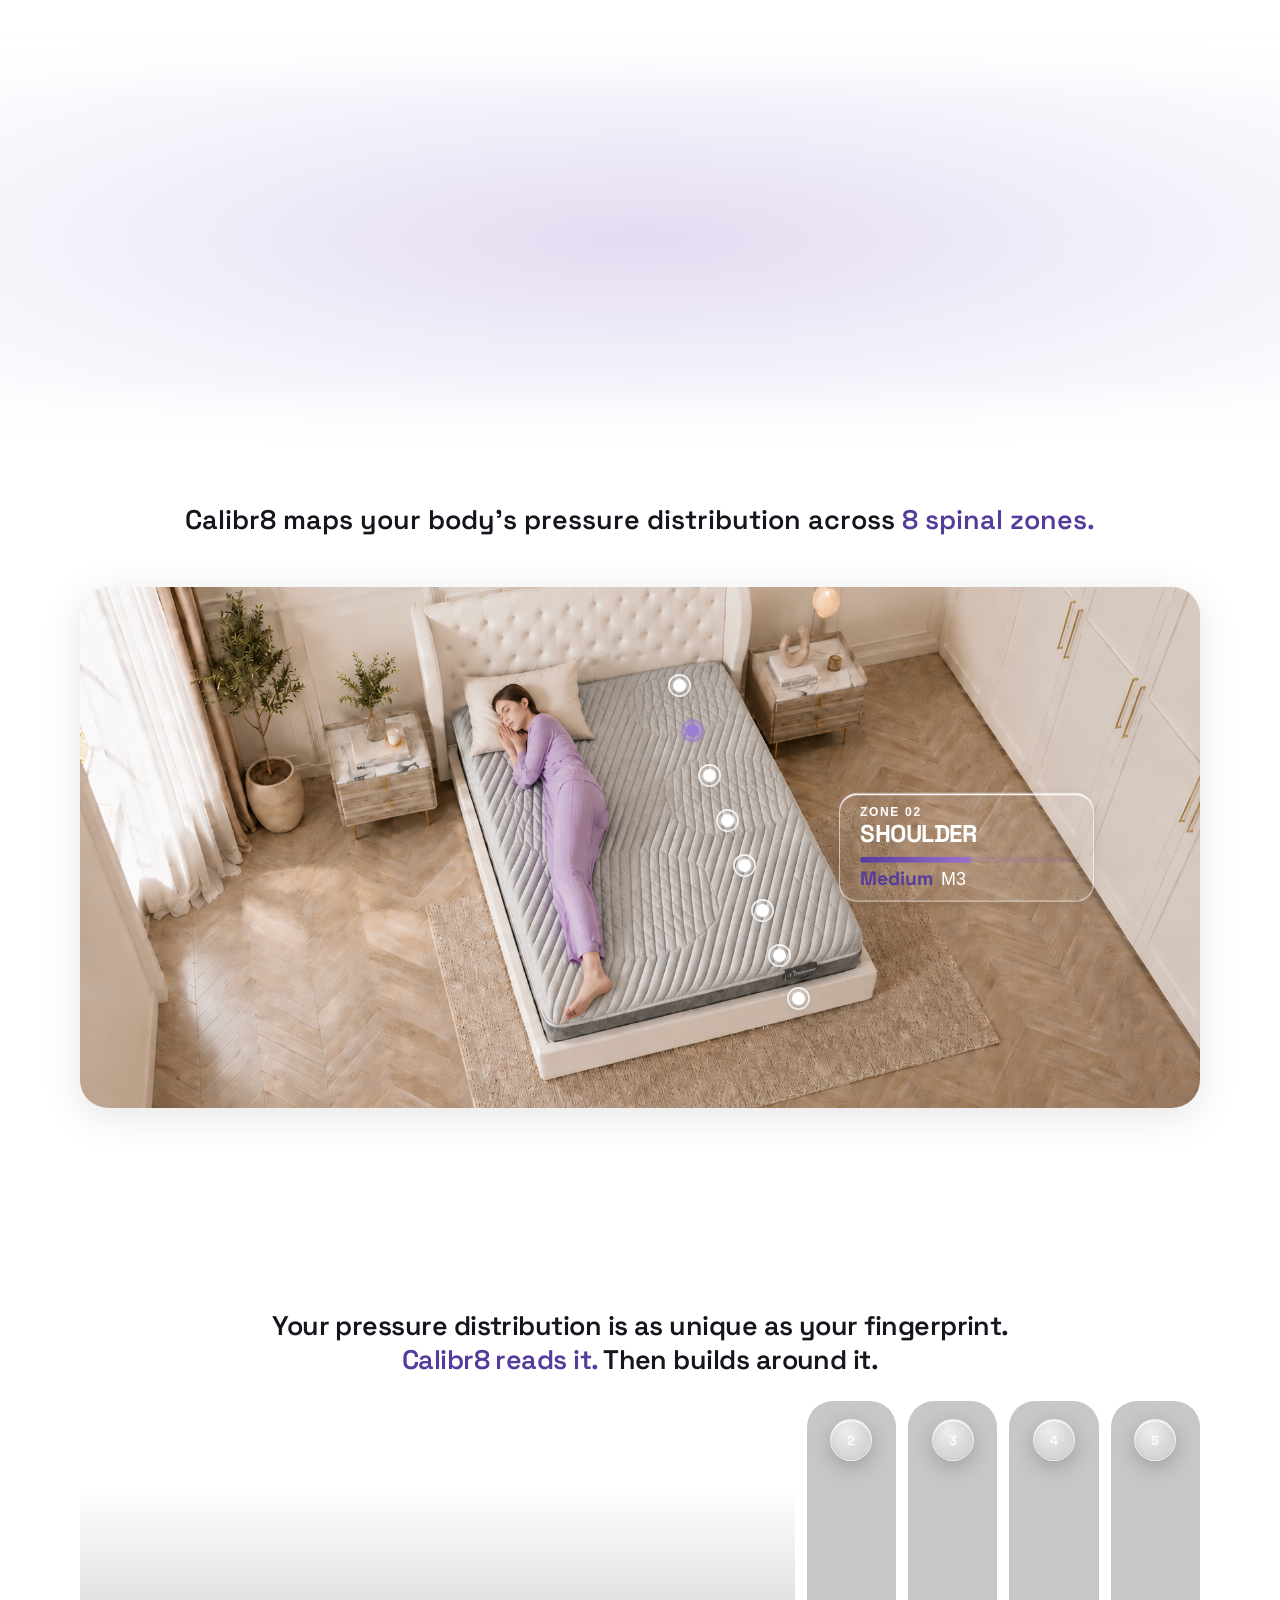
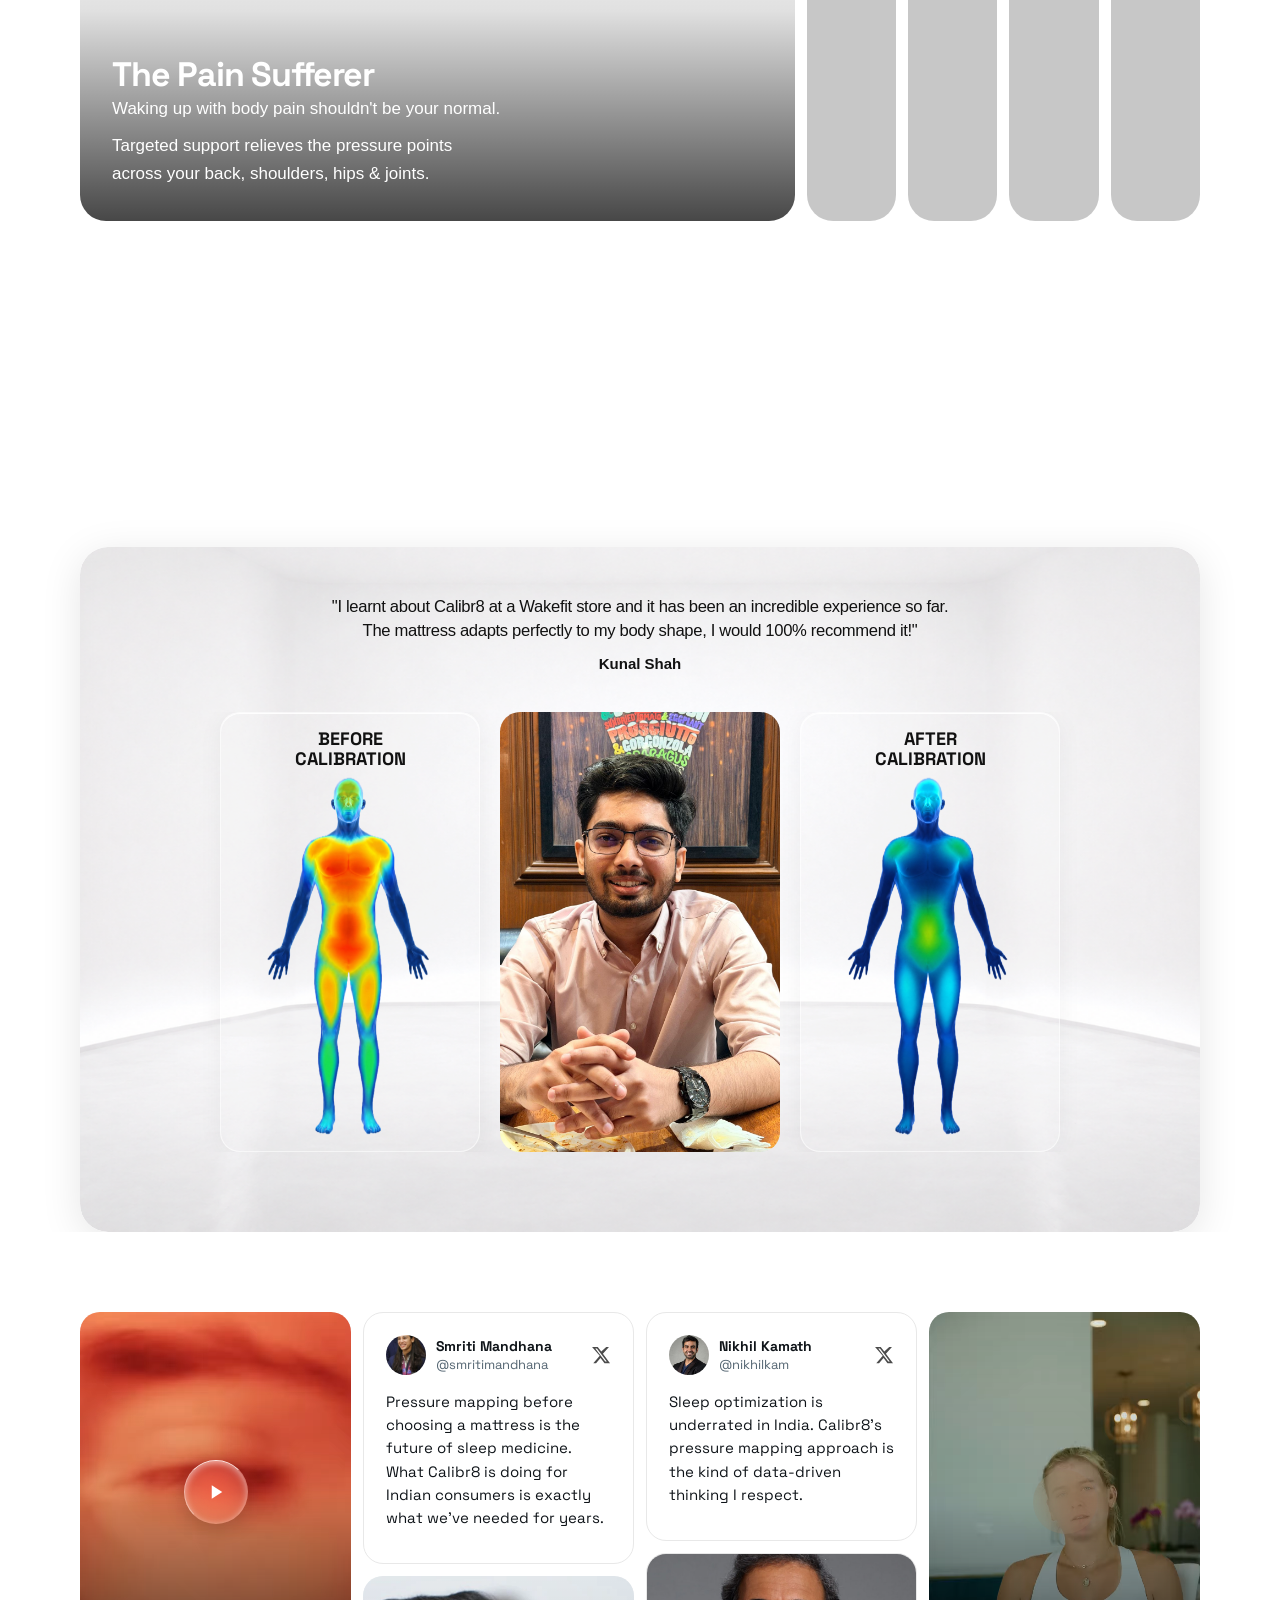
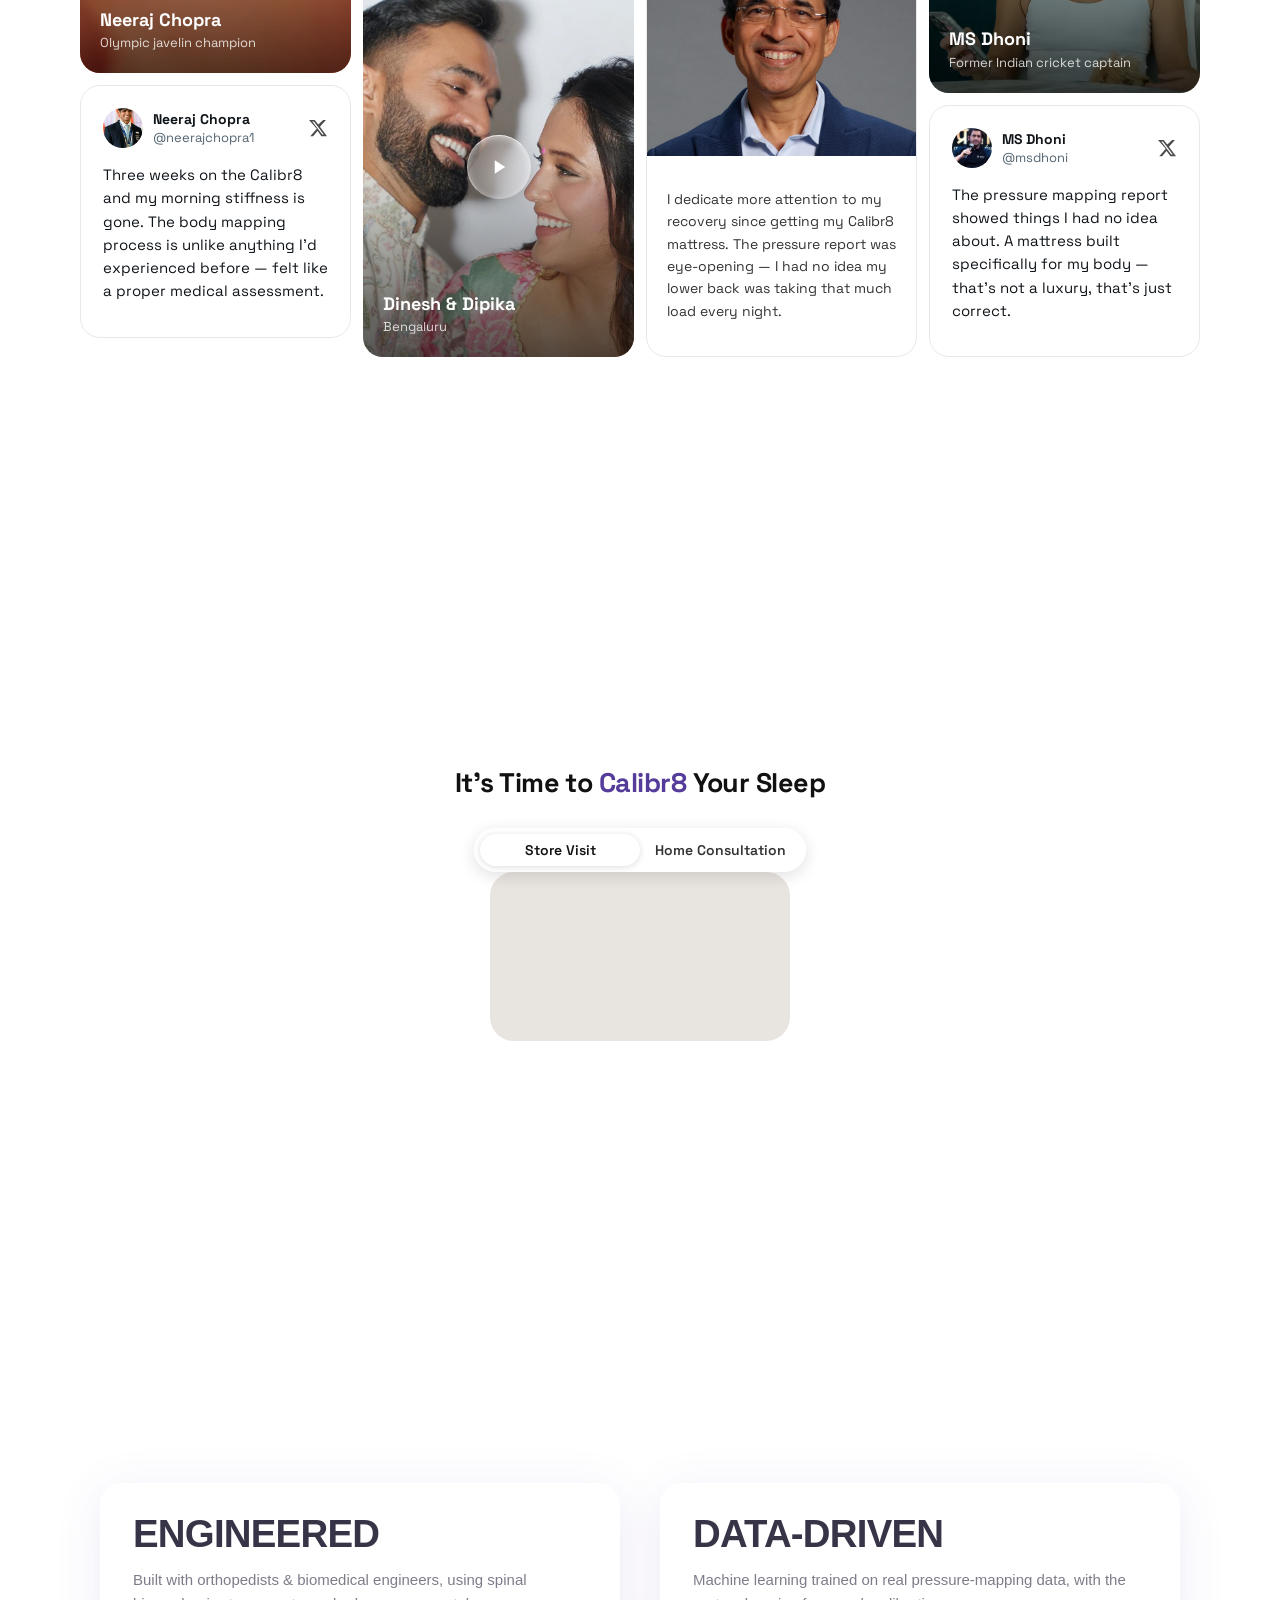
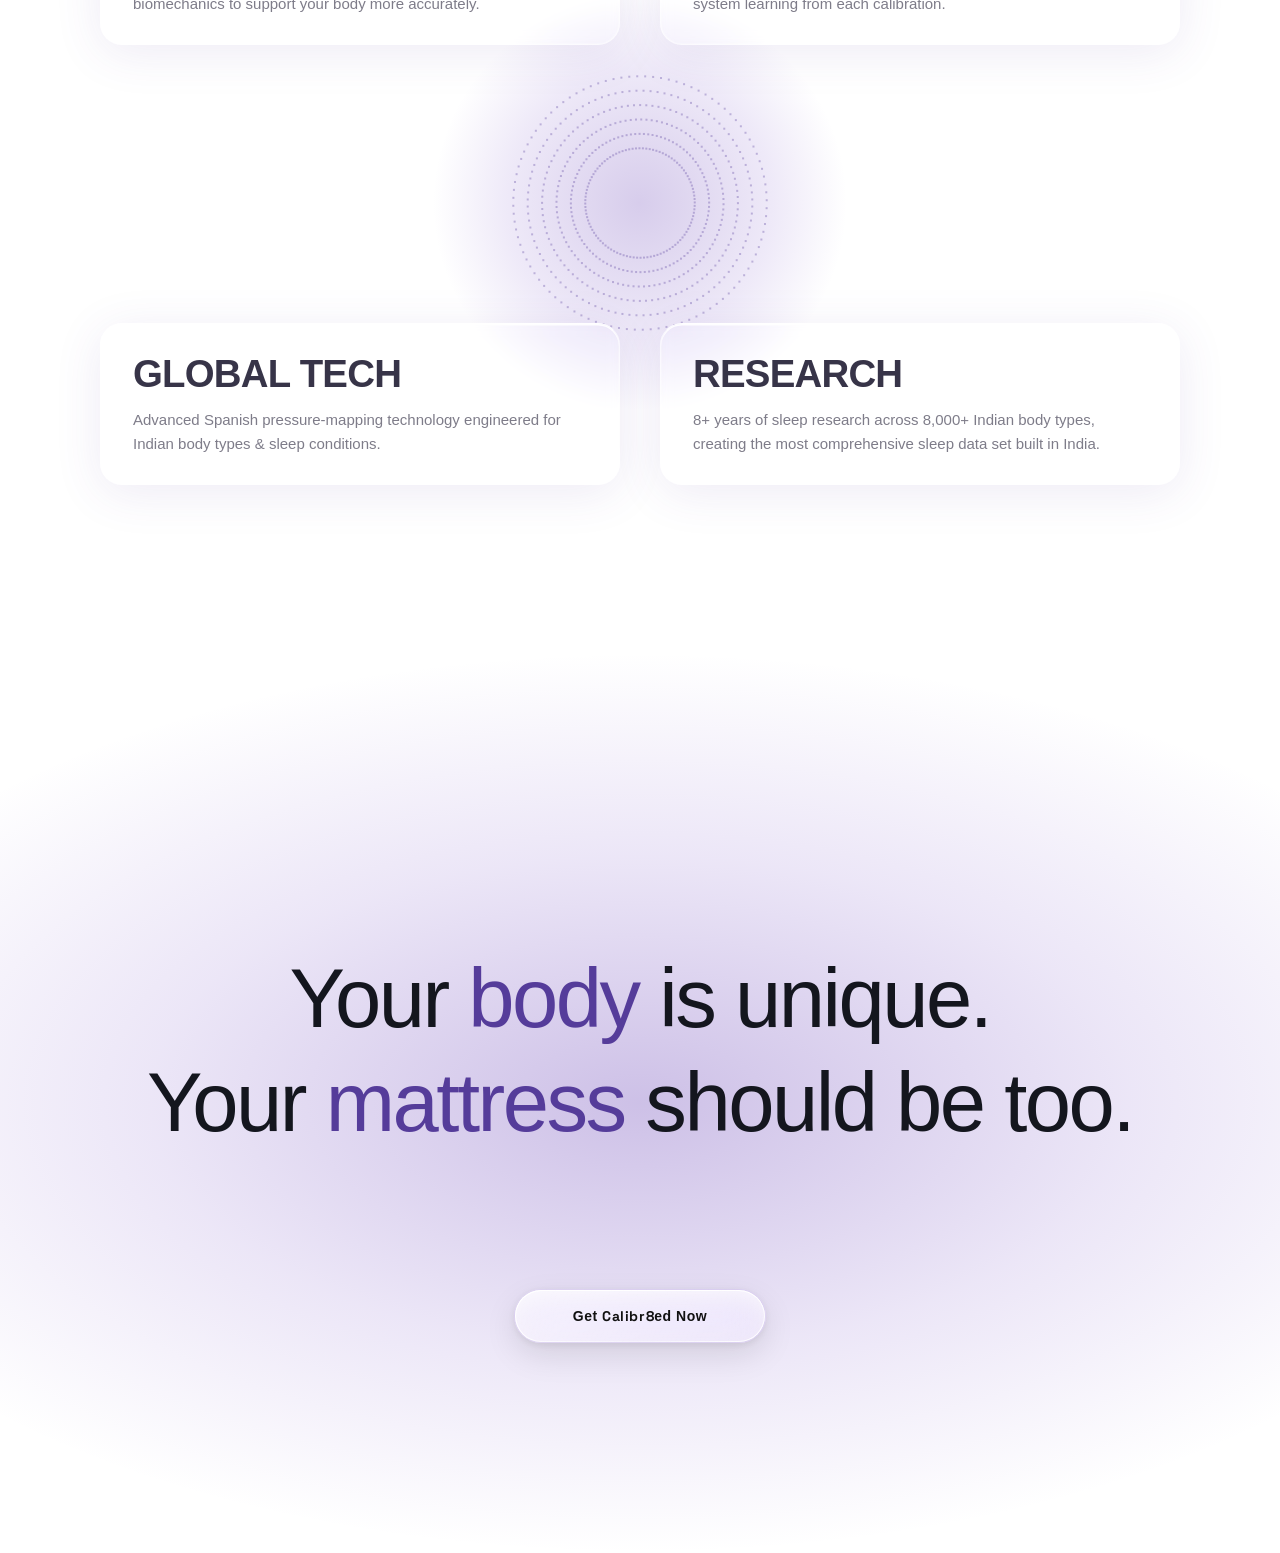
==== commit 01b266a3: "Update reviews: real before/after calibration images, person photos, bg removed Co-Authored-By: Clau" ====
--- a/index.html
+++ b/index.html
@@ -3826,7 +3826,7 @@
 </section>
 
 <div class="reviews-intro">
-  <p class="reviews-intro__heading reveal"><span class="rih-l1">Trusted by Thousands of</span><span class="rih-l2"><span class="rih-purple" style="color:#553C9A">Sleepers</span> like You.</span></p>
+  <p class="reviews-intro__heading reveal"><span class="rih-l1">Trusted by Thousands of </span><span class="rih-l2"><span class="rih-purple" style="color:#553C9A">Sleepers</span> like You.</span></p>
 </div>
 
 <div class="reviews-box">
@@ -5094,10 +5094,10 @@
   // ── Reviews ──
   const REVIEWS = [
     { name: 'Kunal Shah',      city: 'Bengaluru', quote: '"I learnt about Calibr8 at a Wakefit store and it has been an incredible experience so far. The mattress adapts perfectly to my body shape, I would 100% recommend it!"',                                                                        img: 'images/kunal.jpeg',   bodyBefore: 'images/before.png', bodyAfter: 'images/after.png' },
-    { name: 'Shivashish Suman',city: 'Bengaluru', quote: '"I\'m confident I\'ve made the best purchase because the comfort I feel is exactly what I experienced with my calibration in the store!"',                                                                                                       img: null,                  bodyBefore: 'images/before.png', bodyAfter: 'images/after.png' },
-    { name: 'Ashish Naik',     city: 'Bengaluru', quote: '"What I love about Calibr8 is that it is tailored to my needs. In fact, I bought another Calibr8 mattress for my mother as well!"',                                                                                                             img: null,                  bodyBefore: 'images/before.png', bodyAfter: 'images/after.png' },
-    { name: 'Purab Saxena',    city: 'Bengaluru', quote: '"My Calibr8 mattress has significantly improved my lower back pain and sleep quality. This technology is really impressive, I would recommend it to anyone who wants personalised sleep in India!"',                                              img: null,                  bodyBefore: 'images/before.png', bodyAfter: 'images/after.png' },
-    { name: 'Abhishek J R',    city: 'Bengaluru', quote: '"I am very happy with my Calibr8 mattress...it is so comfortable, stays cool & has improved my sleep experience immensely! Wakefit has a great customer service as well."',                                                                      img: null,                  bodyBefore: 'images/before.png', bodyAfter: 'images/after.png' },
+    { name: 'Shivashish Suman',city: 'Bengaluru', quote: '"I\'m confident I\'ve made the best purchase because the comfort I feel is exactly what I experienced with my calibration in the store!"',                                                                                                       img: 'images/person1.jpg',  bodyBefore: 'images/shivashish_nobg.png', bodyAfter: 'images/shivashish2_nobg.png' },
+    { name: 'Ashish Naik',     city: 'Bengaluru', quote: '"What I love about Calibr8 is that it is tailored to my needs. In fact, I bought another Calibr8 mattress for my mother as well!"',                                                                                                             img: 'images/person2.avif', bodyBefore: 'images/Ashish_nobg.png', bodyAfter: 'images/ashish2_nobg.png' },
+    { name: 'Purab Saxena',    city: 'Bengaluru', quote: '"My Calibr8 mattress has significantly improved my lower back pain and sleep quality. This technology is really impressive, I would recommend it to anyone who wants personalised sleep in India!"',                                              img: 'images/person4.jpg',  bodyBefore: 'images/purab_nobg.png', bodyAfter: 'images/abhishek2_nobg.png' },
+    { name: 'Abhishek J R',    city: 'Bengaluru', quote: '"I am very happy with my Calibr8 mattress...it is so comfortable, stays cool & has improved my sleep experience immensely! Wakefit has a great customer service as well."',                                                                      img: 'images/neeraj chopra.jpg', bodyBefore: 'images/abhishek_nobg.png', bodyAfter: 'images/purab2_nobg.png' },
   ];
 
   let rcActive = 0;
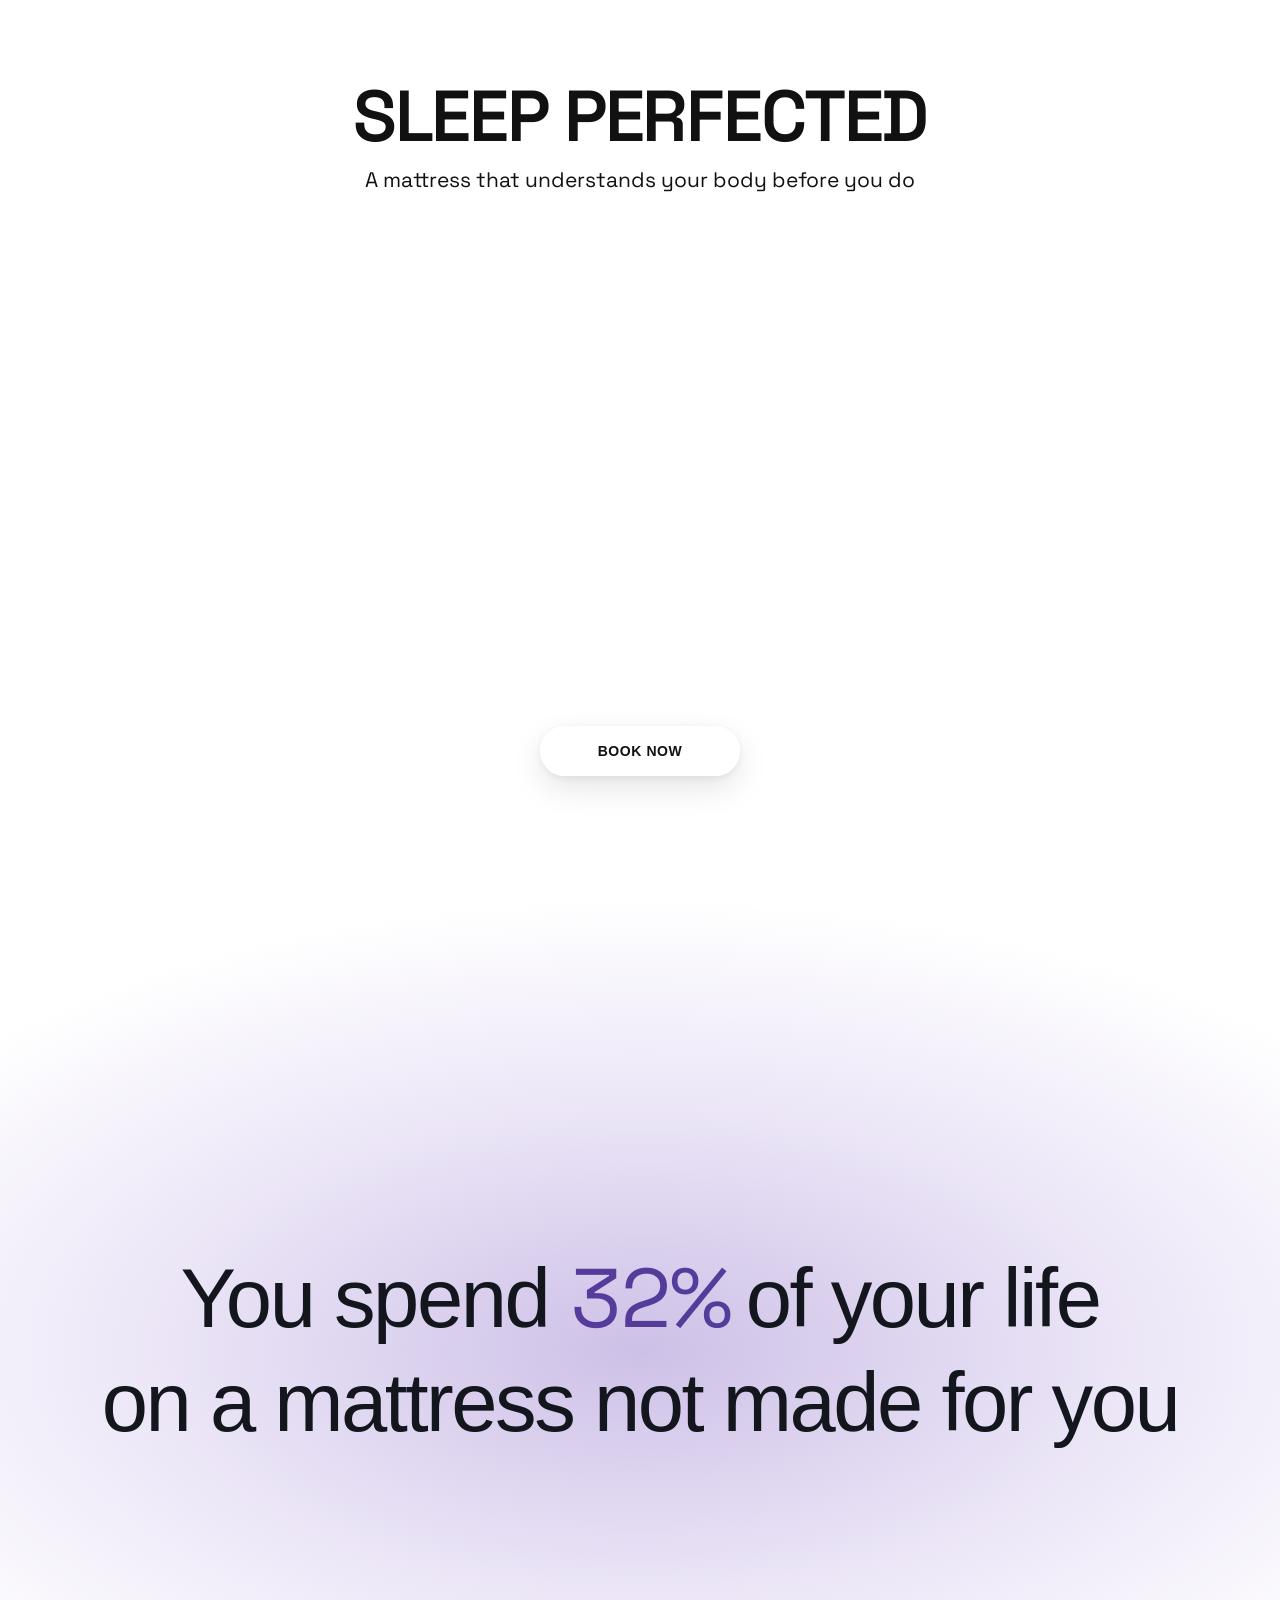
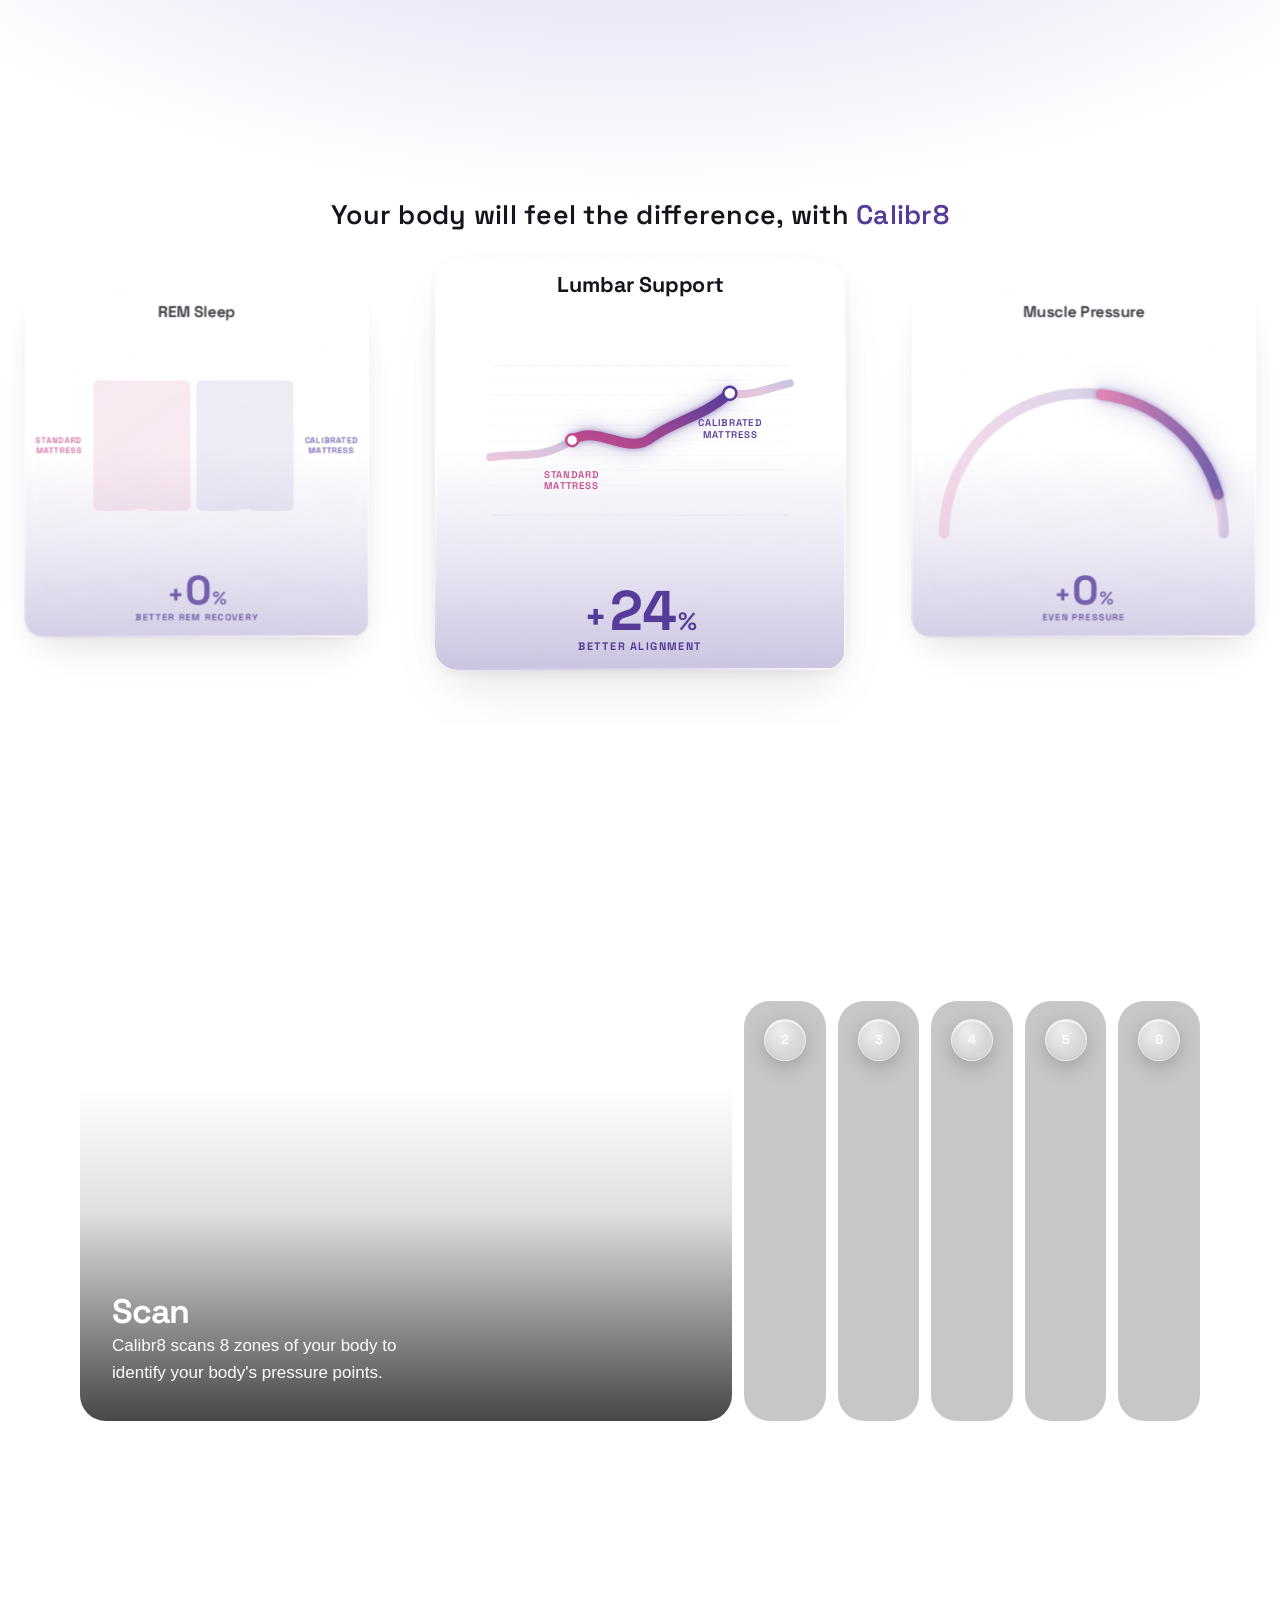
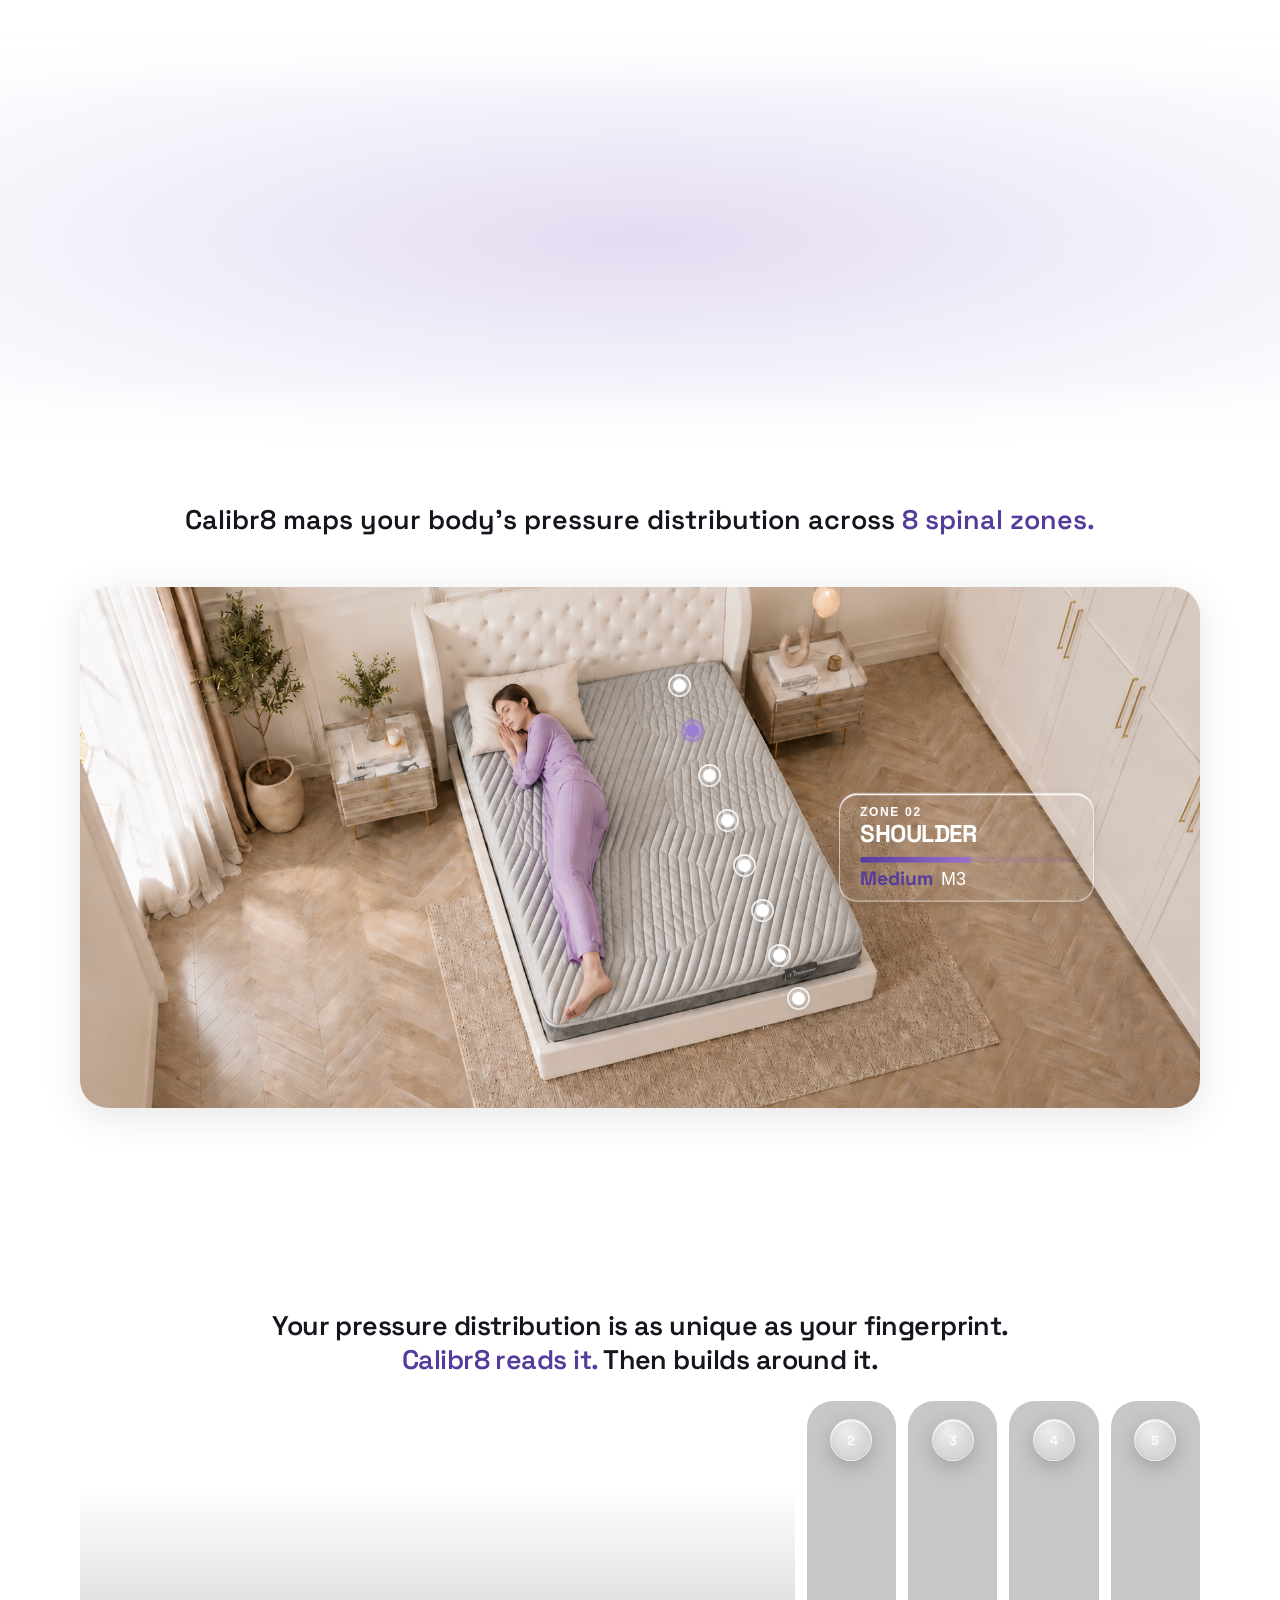
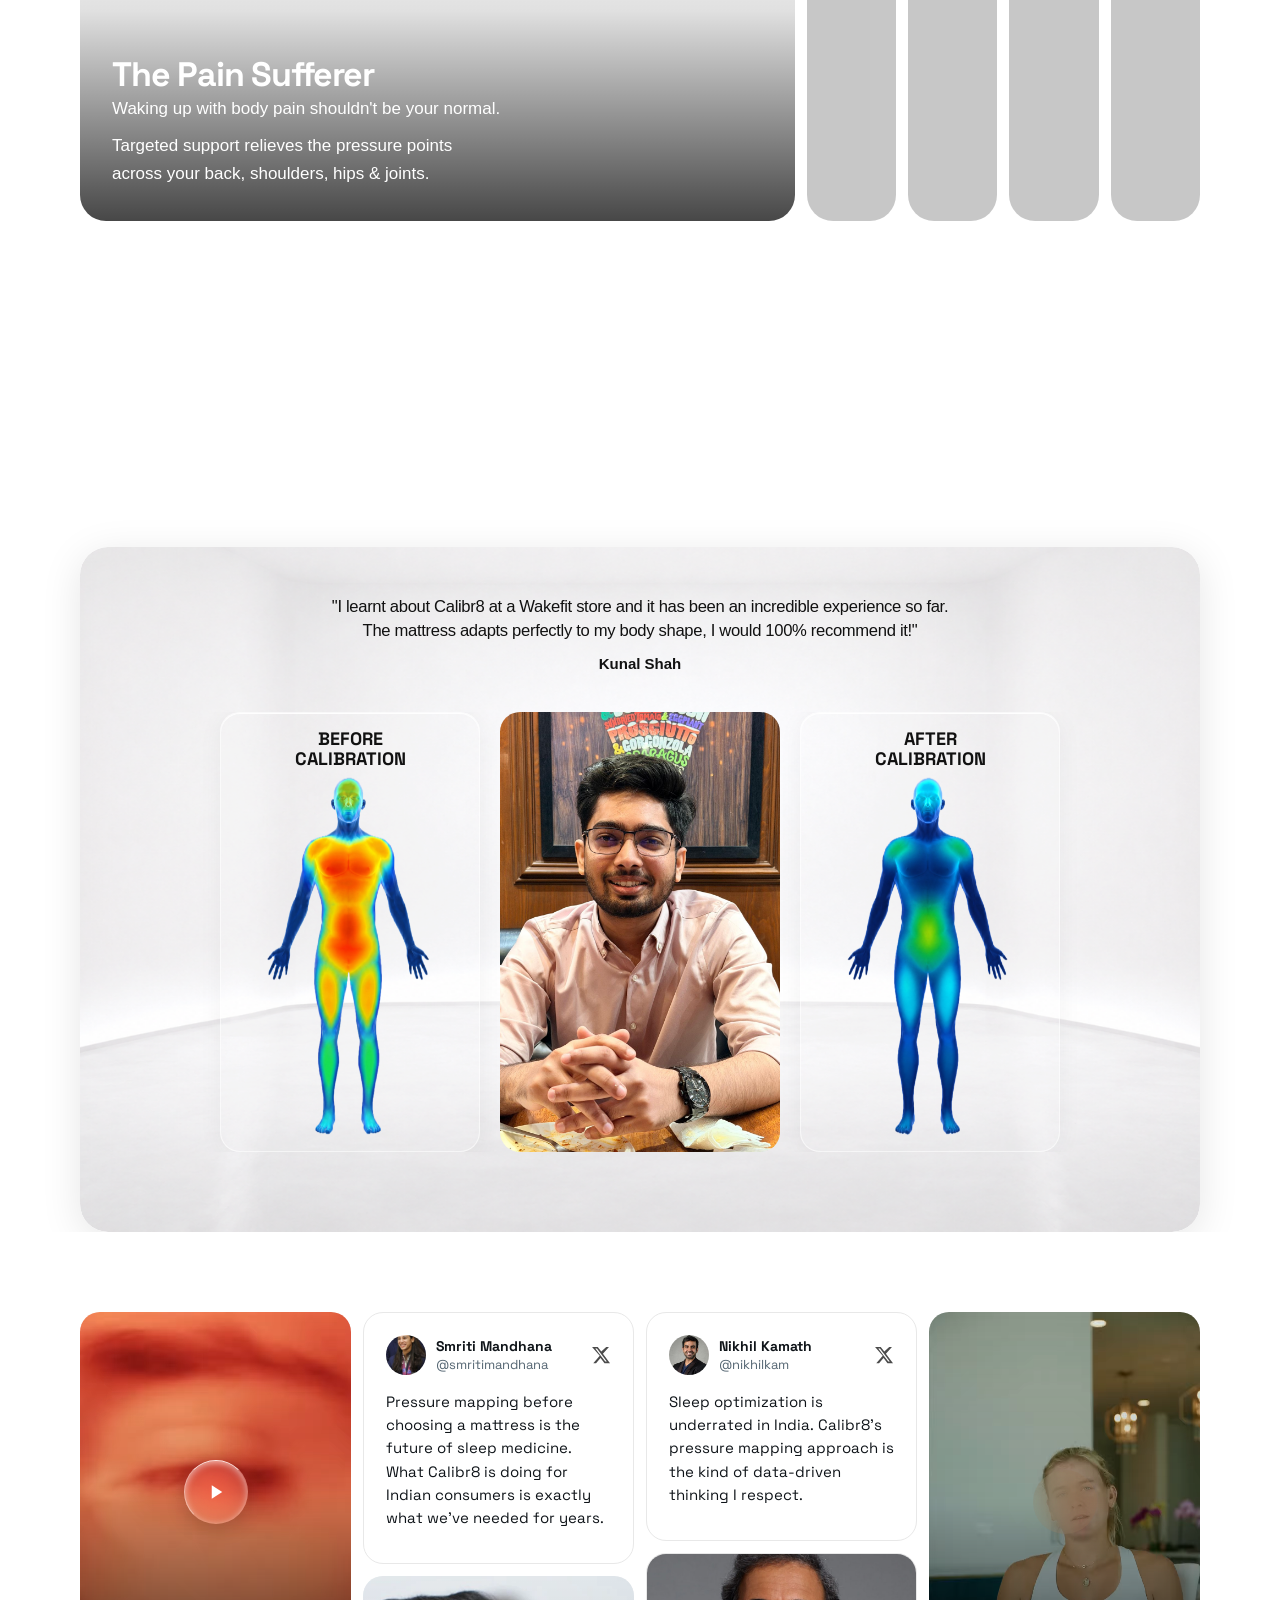
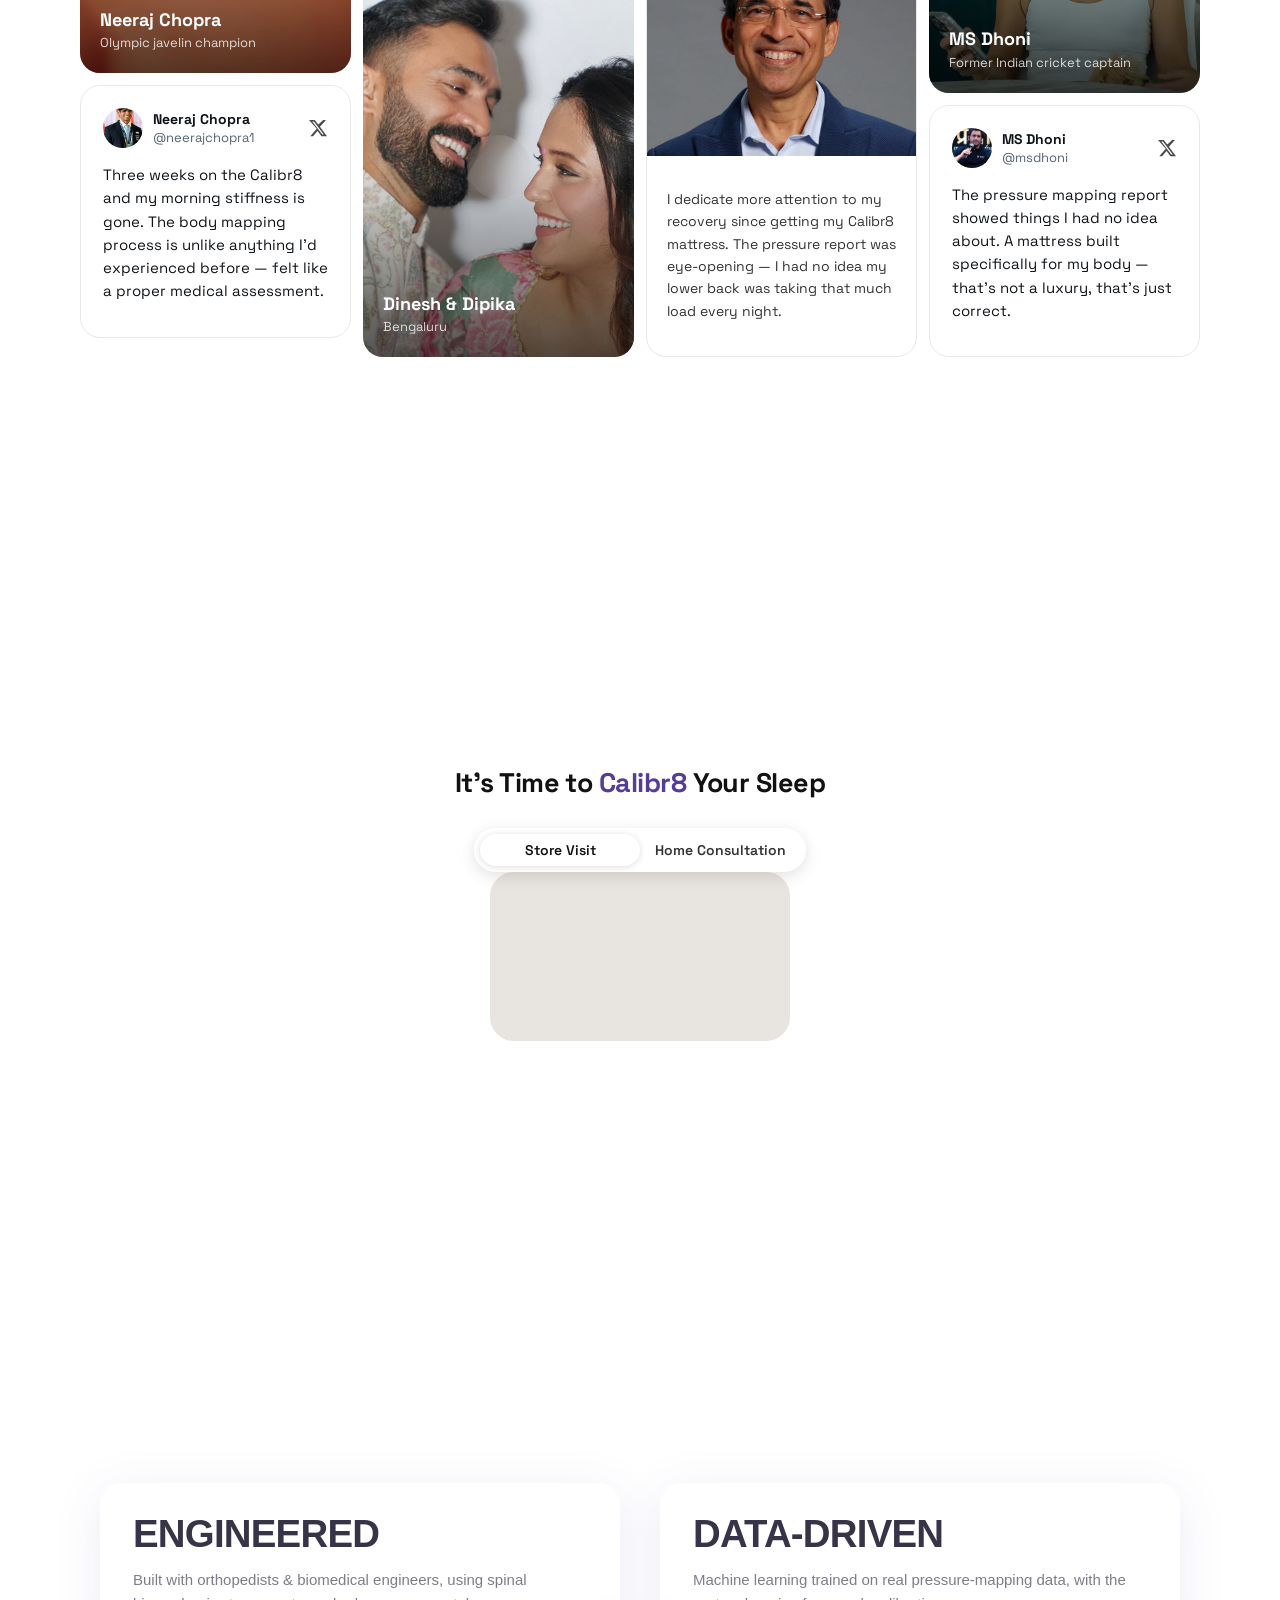
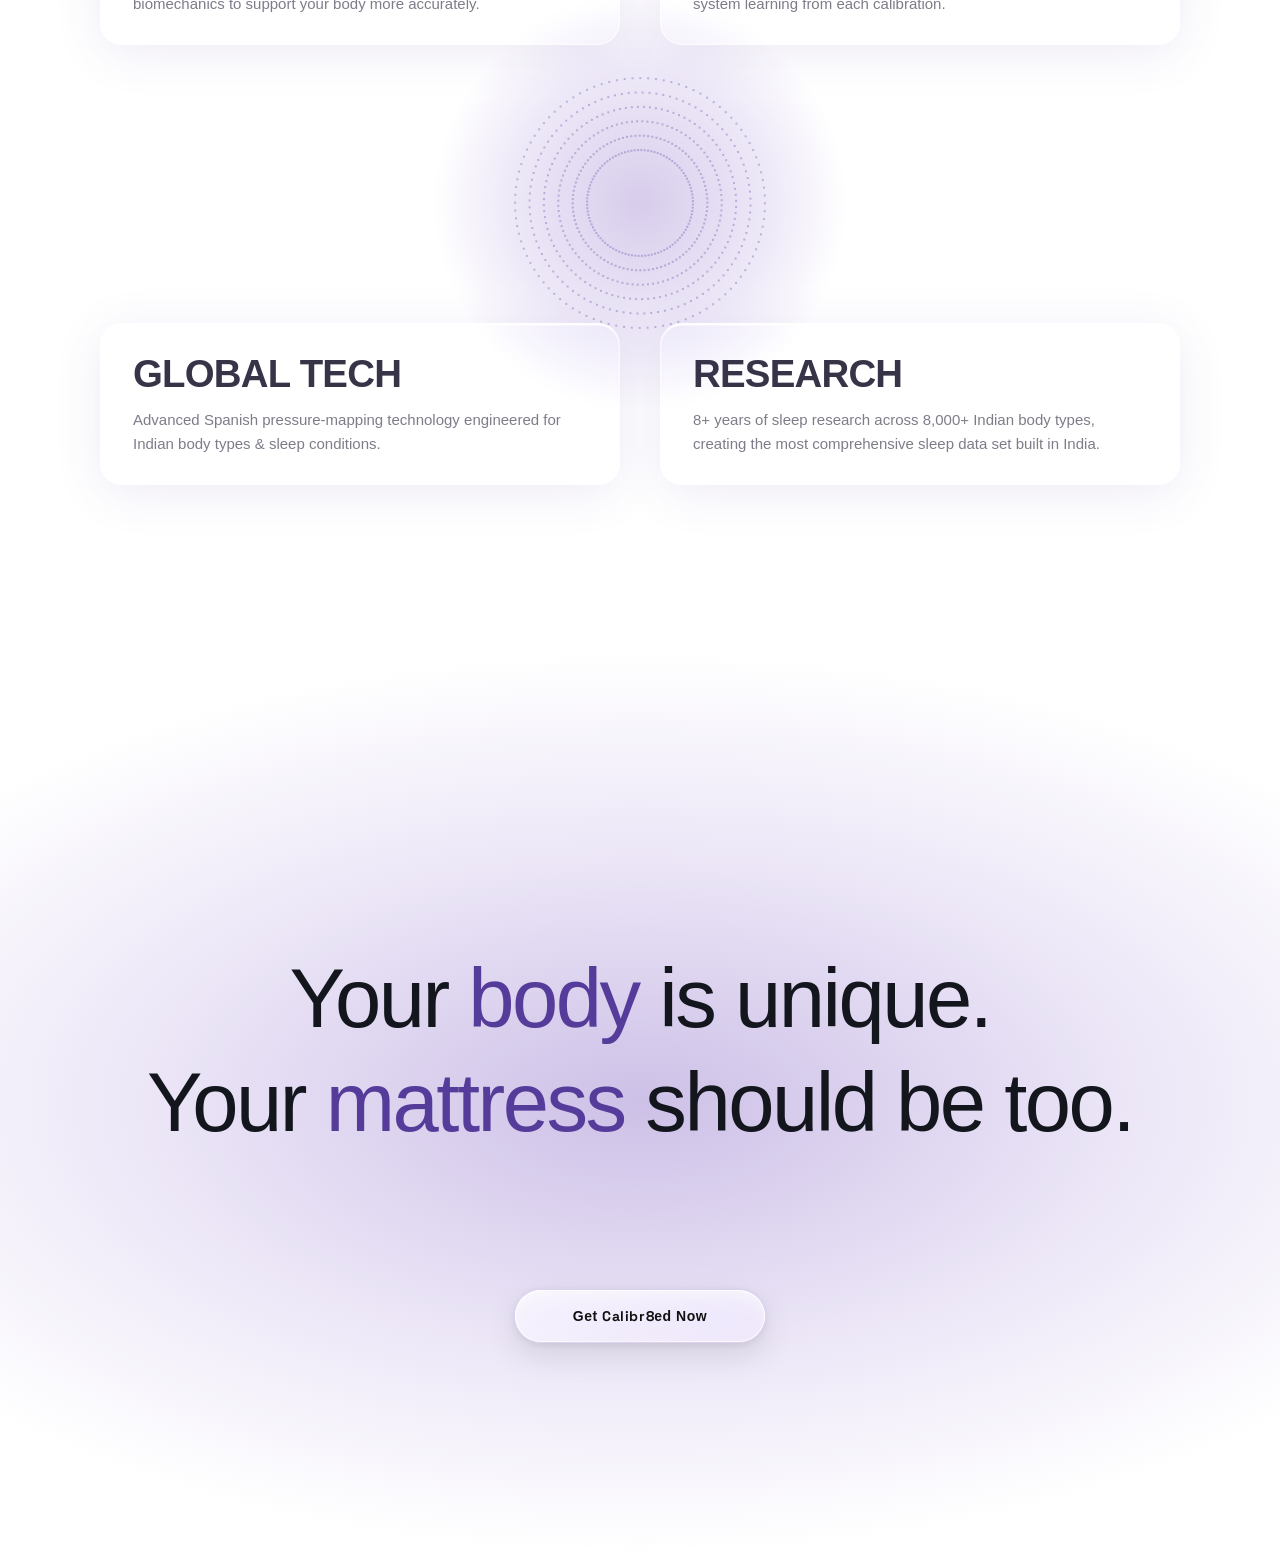
==== commit fecd41c4: "Update review person photos with real customer images Co-Authored-By: Claude Sonnet 4.6 <noreply@ant" ====
--- a/index.html
+++ b/index.html
@@ -5094,10 +5094,10 @@
   // ── Reviews ──
   const REVIEWS = [
     { name: 'Kunal Shah',      city: 'Bengaluru', quote: '"I learnt about Calibr8 at a Wakefit store and it has been an incredible experience so far. The mattress adapts perfectly to my body shape, I would 100% recommend it!"',                                                                        img: 'images/kunal.jpeg',   bodyBefore: 'images/before.png', bodyAfter: 'images/after.png' },
-    { name: 'Shivashish Suman',city: 'Bengaluru', quote: '"I\'m confident I\'ve made the best purchase because the comfort I feel is exactly what I experienced with my calibration in the store!"',                                                                                                       img: 'images/person1.jpg',  bodyBefore: 'images/shivashish_nobg.png', bodyAfter: 'images/shivashish2_nobg.png' },
-    { name: 'Ashish Naik',     city: 'Bengaluru', quote: '"What I love about Calibr8 is that it is tailored to my needs. In fact, I bought another Calibr8 mattress for my mother as well!"',                                                                                                             img: 'images/person2.avif', bodyBefore: 'images/Ashish_nobg.png', bodyAfter: 'images/ashish2_nobg.png' },
-    { name: 'Purab Saxena',    city: 'Bengaluru', quote: '"My Calibr8 mattress has significantly improved my lower back pain and sleep quality. This technology is really impressive, I would recommend it to anyone who wants personalised sleep in India!"',                                              img: 'images/person4.jpg',  bodyBefore: 'images/purab_nobg.png', bodyAfter: 'images/abhishek2_nobg.png' },
-    { name: 'Abhishek J R',    city: 'Bengaluru', quote: '"I am very happy with my Calibr8 mattress...it is so comfortable, stays cool & has improved my sleep experience immensely! Wakefit has a great customer service as well."',                                                                      img: 'images/neeraj chopra.jpg', bodyBefore: 'images/abhishek_nobg.png', bodyAfter: 'images/purab2_nobg.png' },
+    { name: 'Shivashish Suman',city: 'Bengaluru', quote: '"I\'m confident I\'ve made the best purchase because the comfort I feel is exactly what I experienced with my calibration in the store!"',                                                                                                       img: 'images/shivphoto.png',  bodyBefore: 'images/shivashish_nobg.png', bodyAfter: 'images/shivashish2_nobg.png' },
+    { name: 'Ashish Naik',     city: 'Bengaluru', quote: '"What I love about Calibr8 is that it is tailored to my needs. In fact, I bought another Calibr8 mattress for my mother as well!"',                                                                                                             img: 'images/ashishphoto.png', bodyBefore: 'images/Ashish_nobg.png', bodyAfter: 'images/ashish2_nobg.png' },
+    { name: 'Purab Saxena',    city: 'Bengaluru', quote: '"My Calibr8 mattress has significantly improved my lower back pain and sleep quality. This technology is really impressive, I would recommend it to anyone who wants personalised sleep in India!"',                                              img: 'images/purabphoto.png',  bodyBefore: 'images/purab_nobg.png', bodyAfter: 'images/abhishek2_nobg.png' },
+    { name: 'Abhishek J R',    city: 'Bengaluru', quote: '"I am very happy with my Calibr8 mattress...it is so comfortable, stays cool & has improved my sleep experience immensely! Wakefit has a great customer service as well."',                                                                      img: 'images/abhishekphoto.png', bodyBefore: 'images/abhishek_nobg.png', bodyAfter: 'images/purab2_nobg.png' },
   ];
 
   let rcActive = 0;
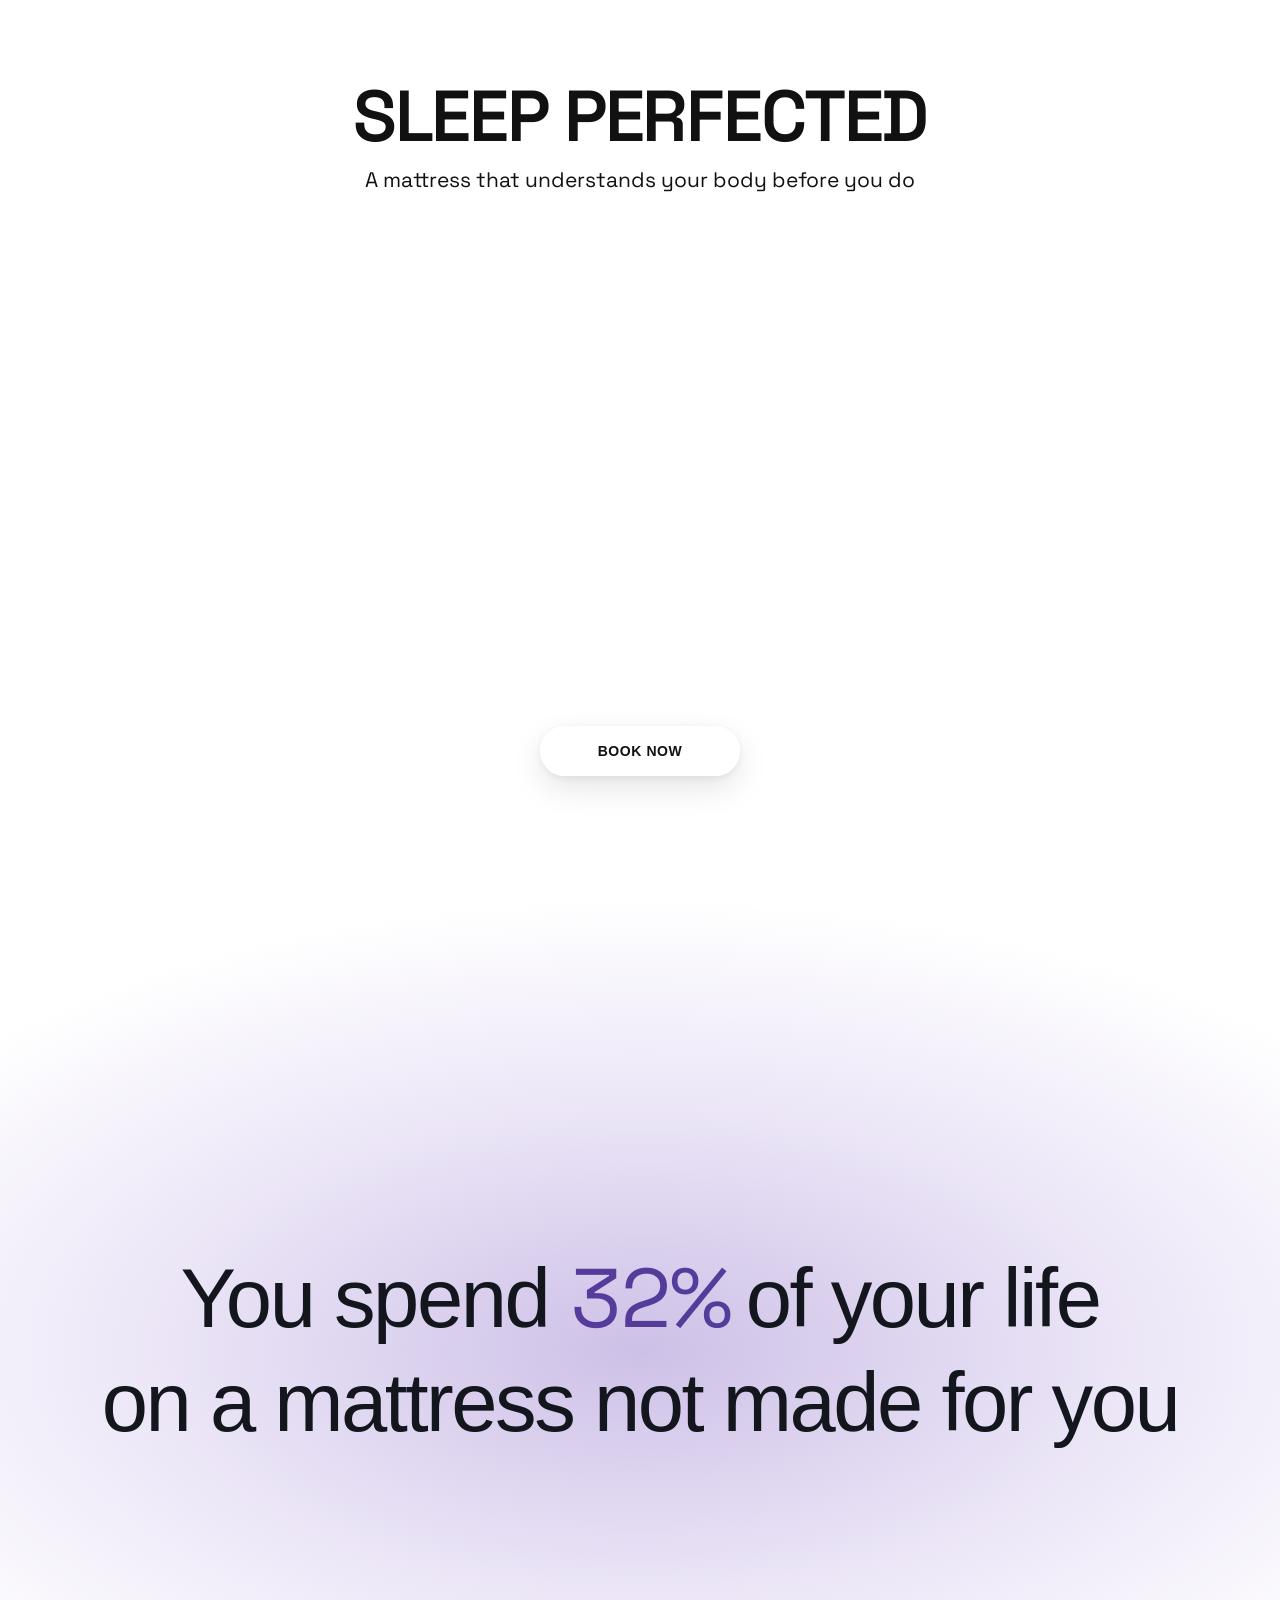
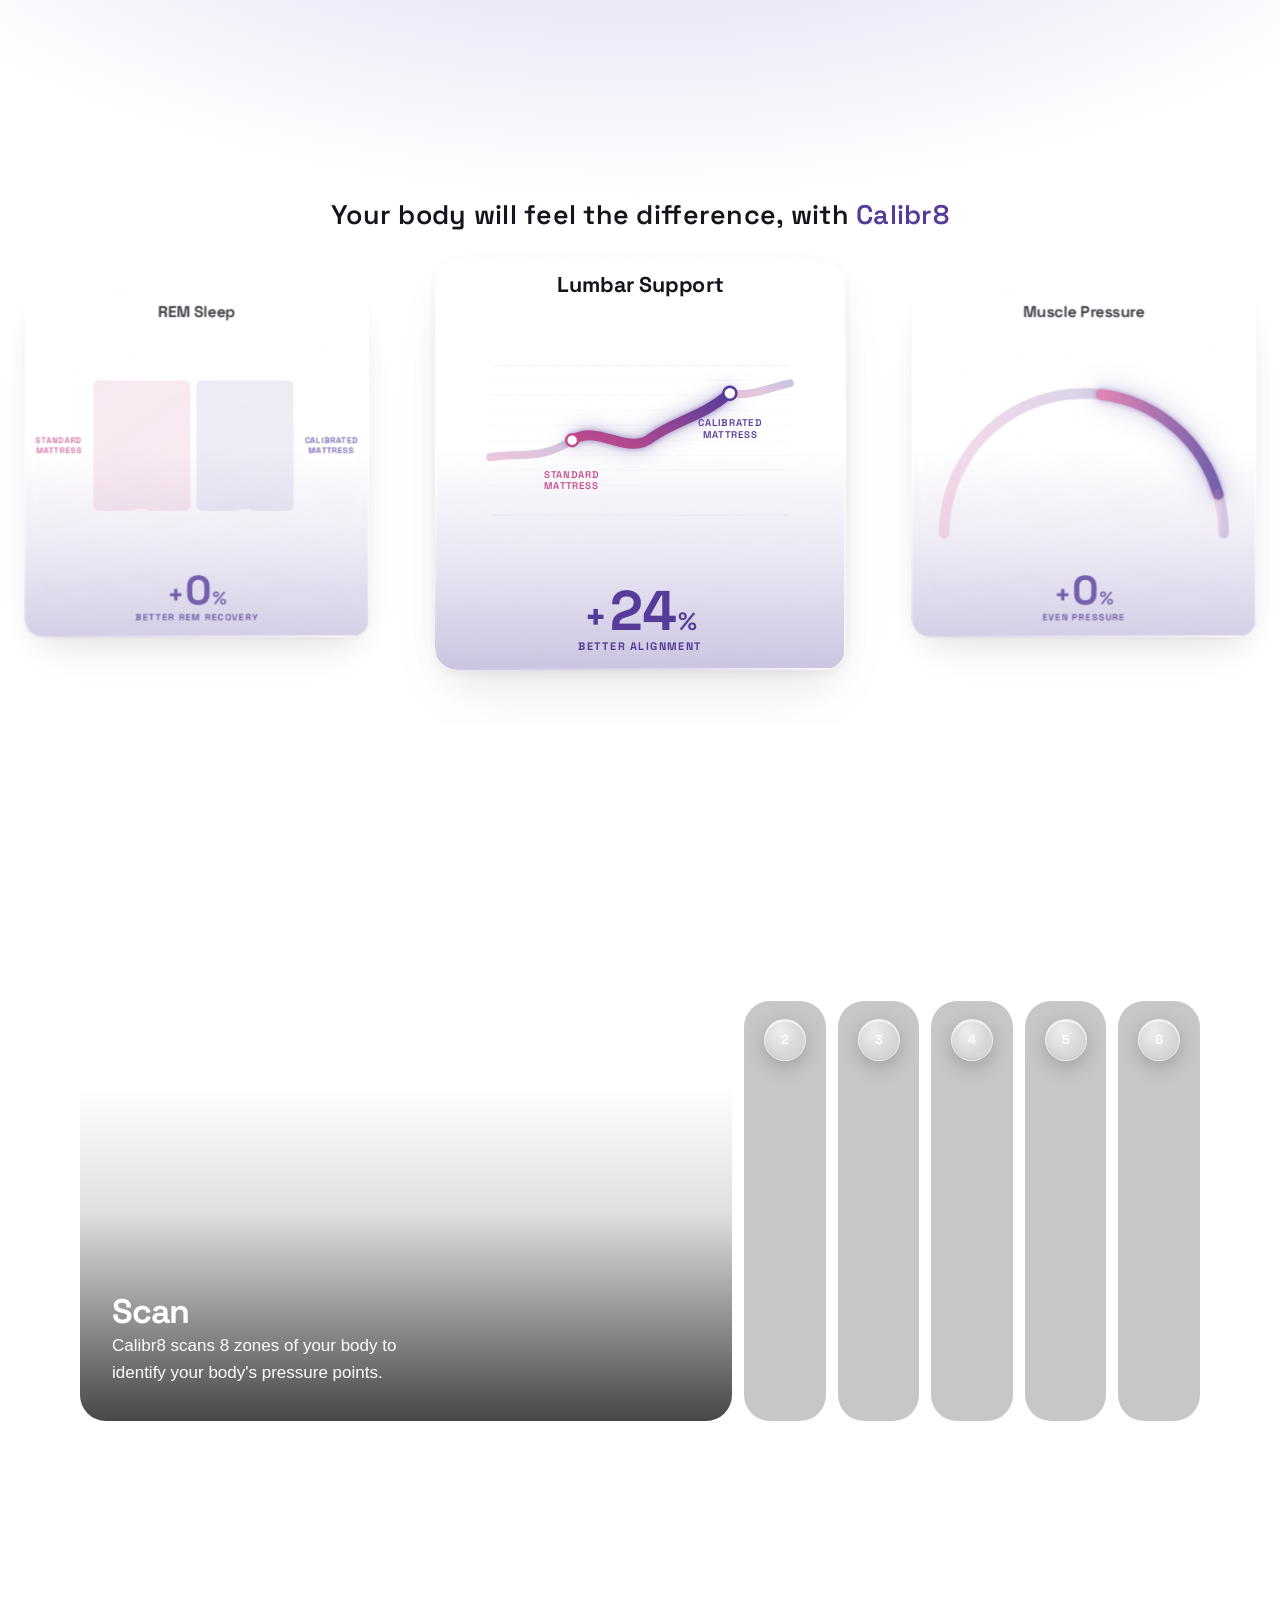
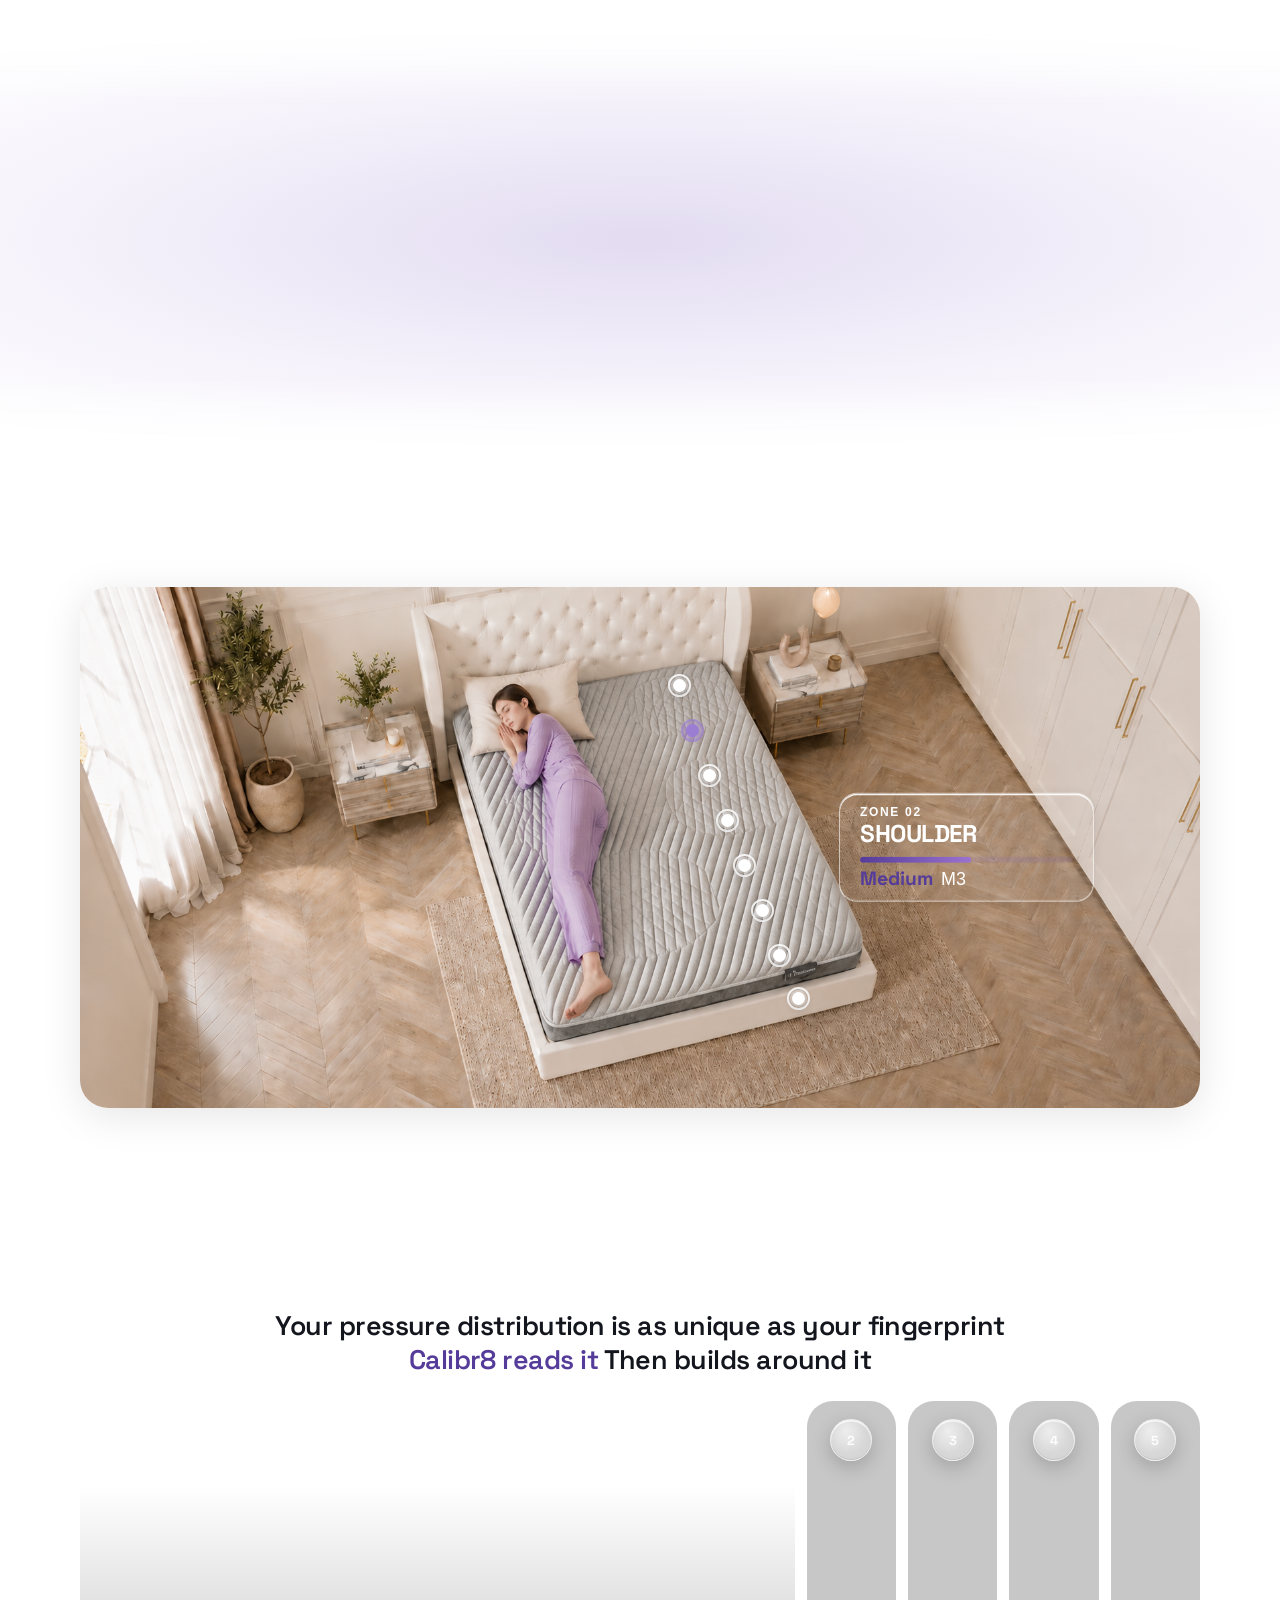
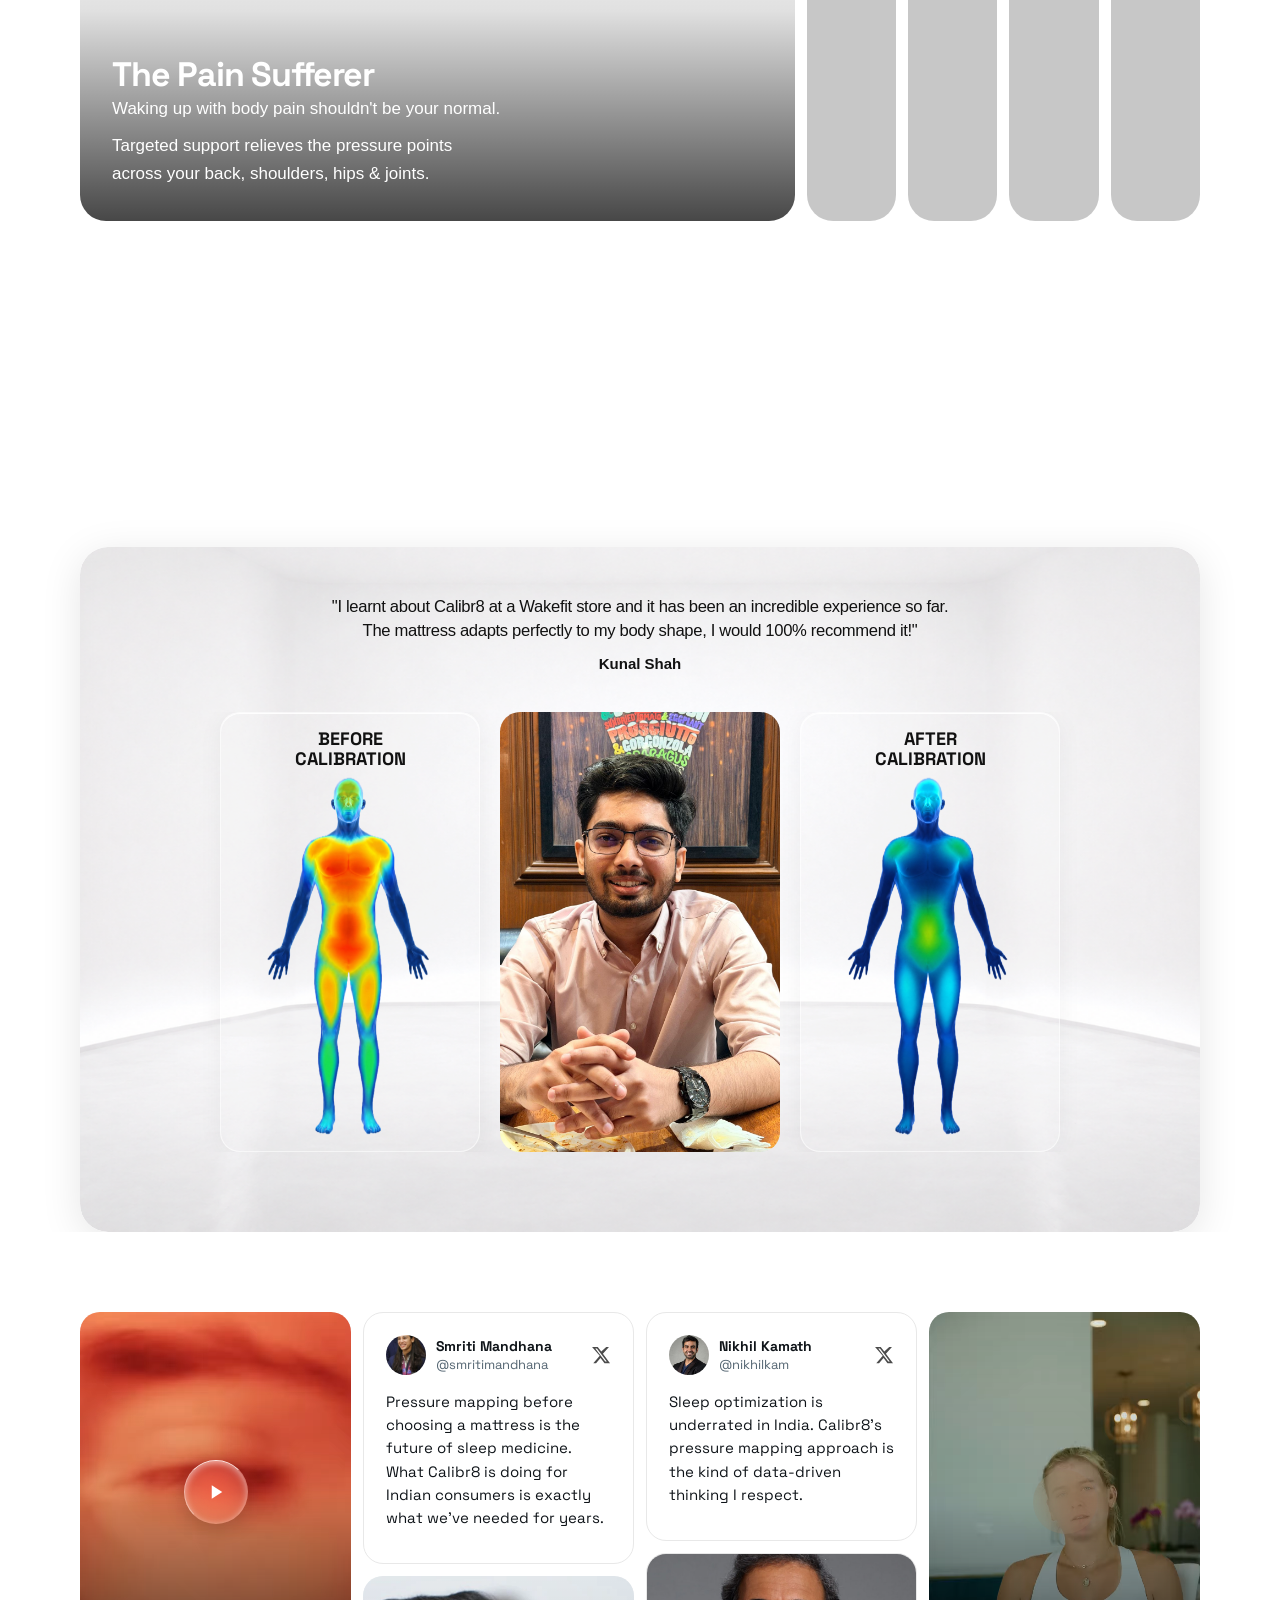
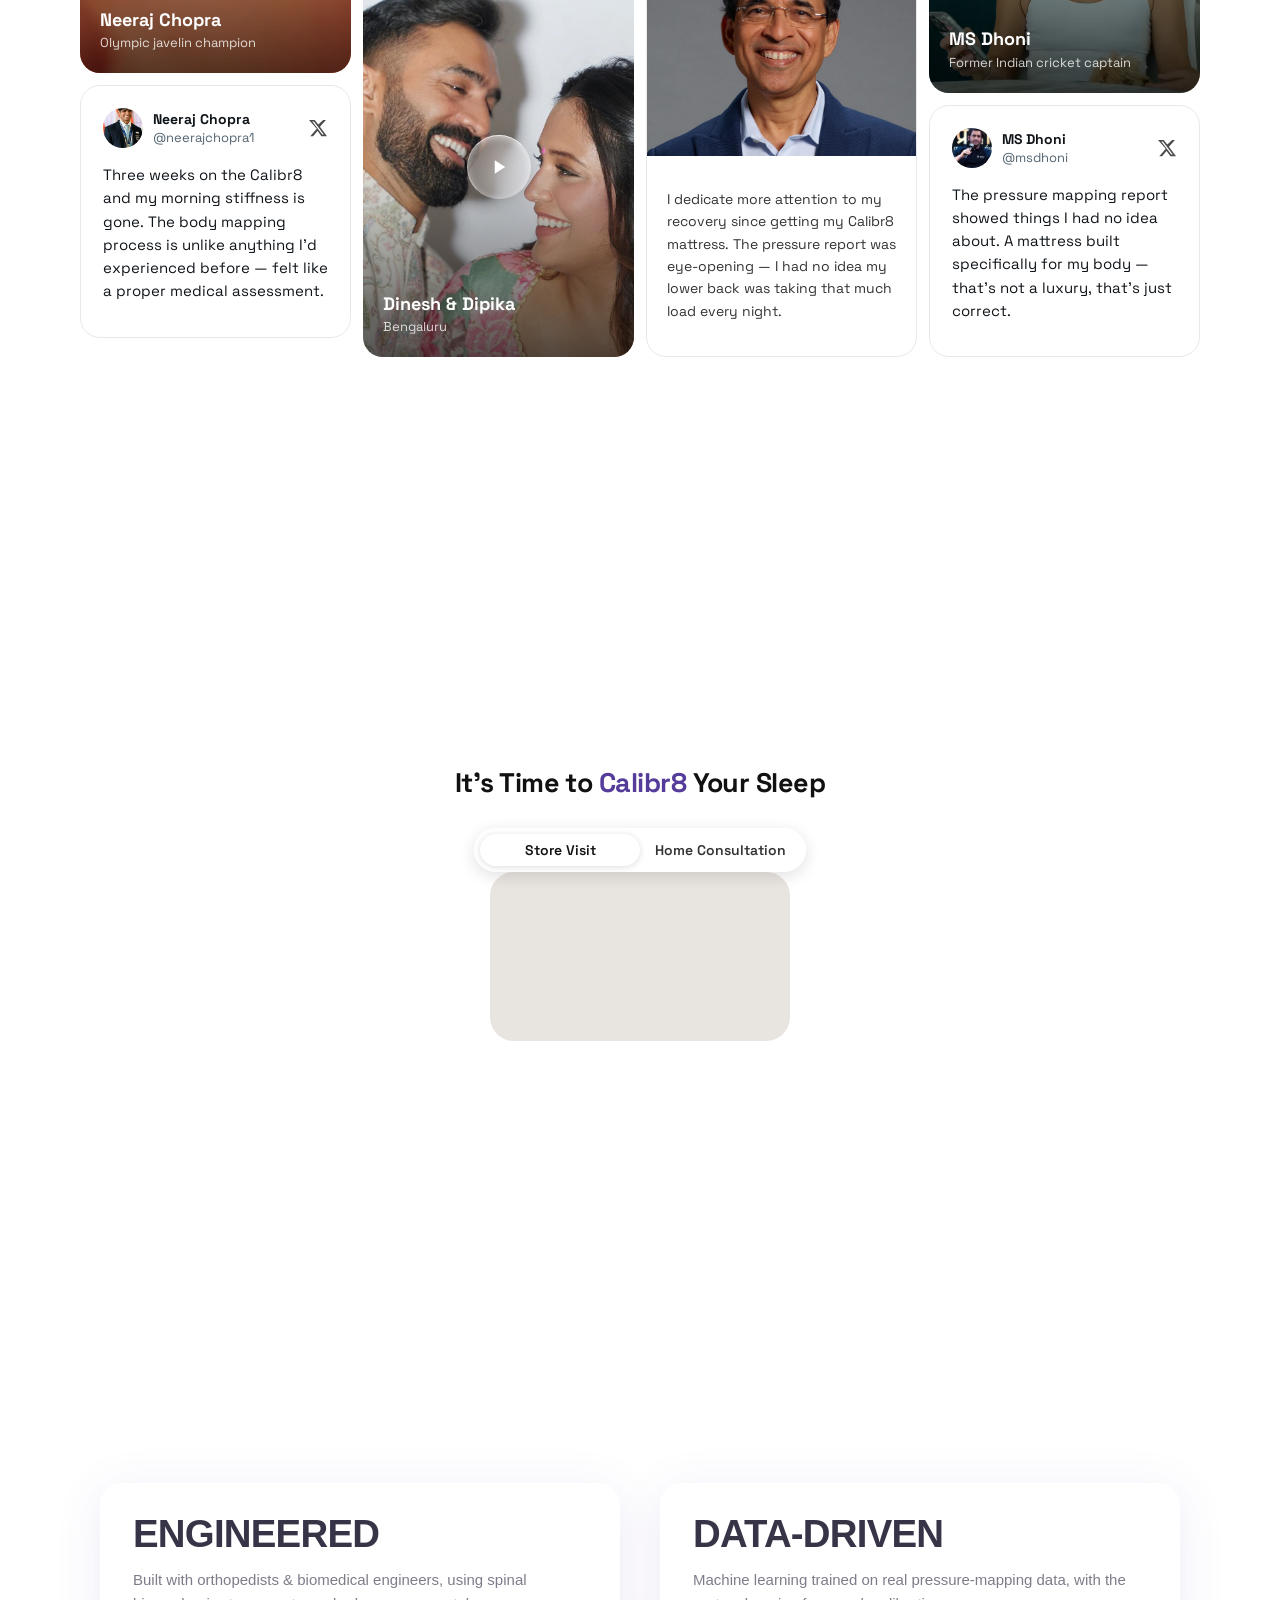
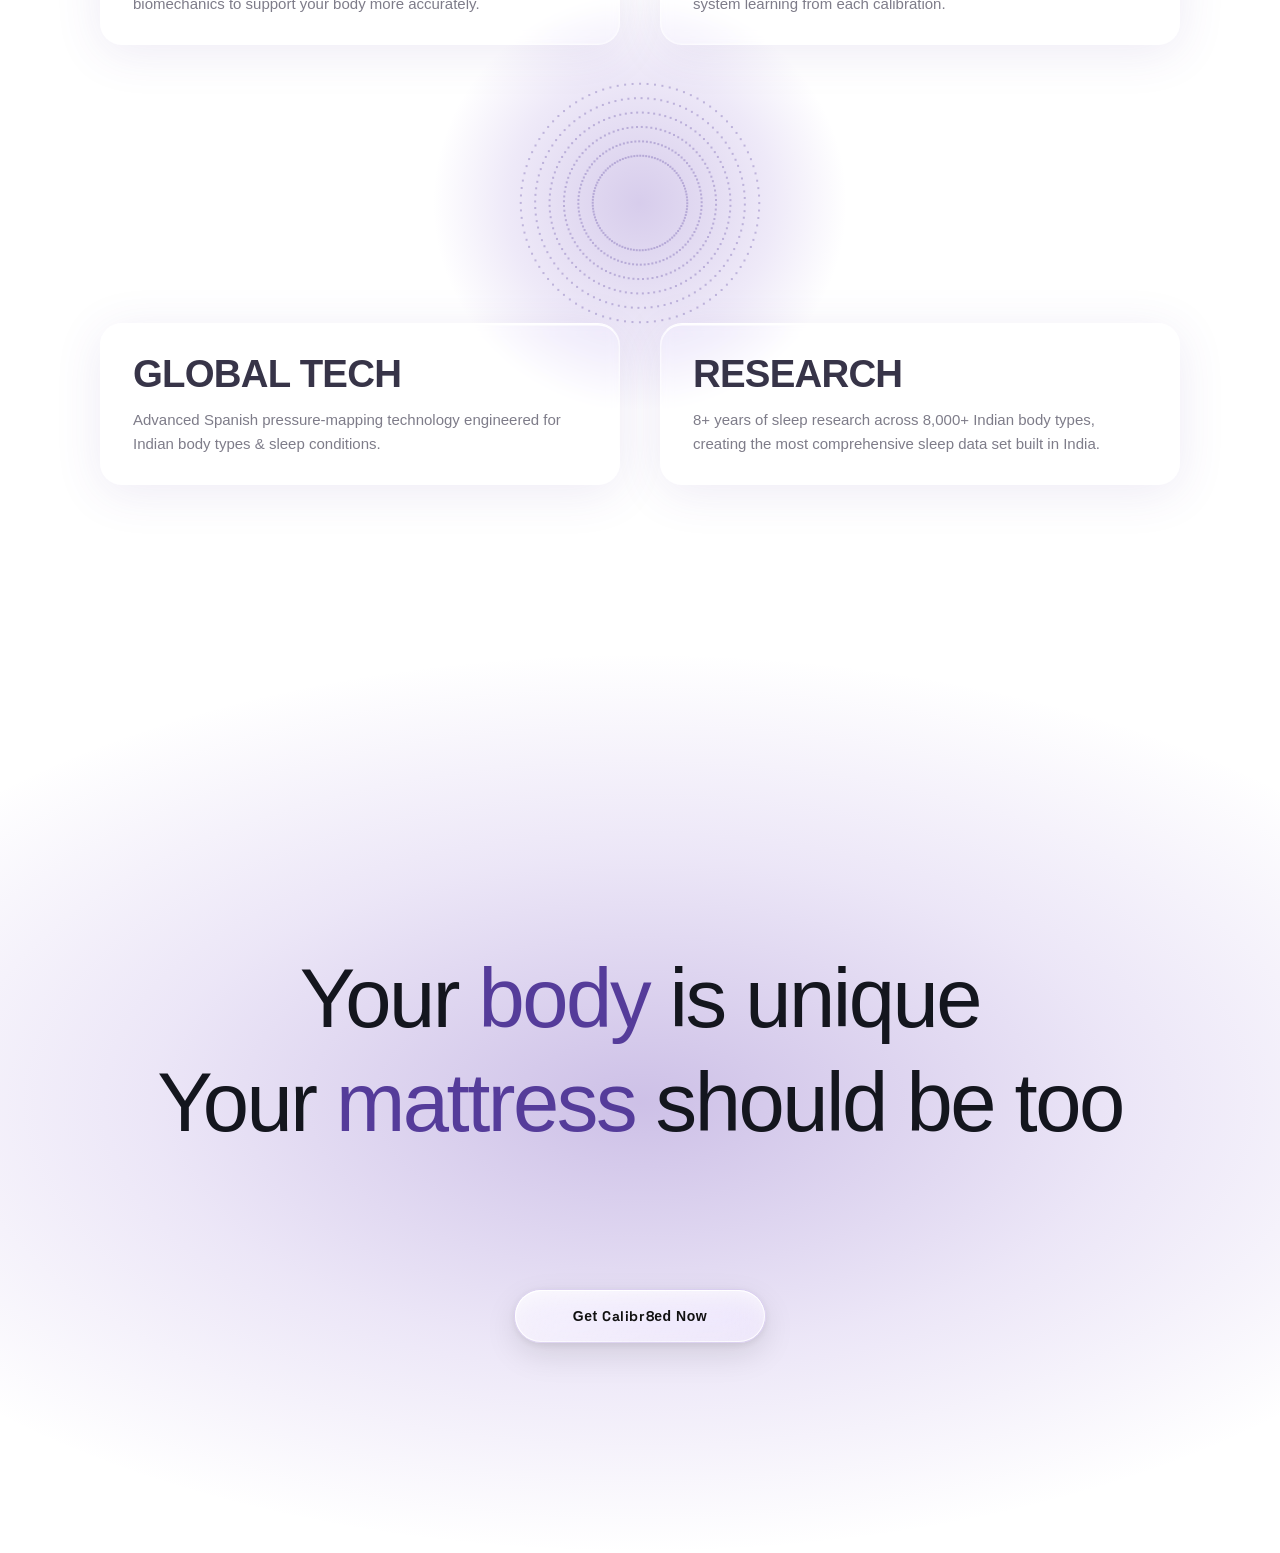
==== commit ec86c32e: "UI: pain section large headline treatment, bodies video section Co-Authored-By: Claude Sonnet 4.6 <n" ====
--- a/index.html
+++ b/index.html
@@ -3434,7 +3434,7 @@
 <section class="hero" aria-label="Calibr8 hero">
   <div class="hero__frame">
     <video class="hero__video" autoplay muted loop playsinline>
-      <source src="videos/heroGIF.mp4" type="video/mp4">
+      <source src="01-hero/heroGIF.mp4" type="video/mp4">
     </video>
     <div class="hero__fade hero__fade--top"></div>
     <div class="hero__fade hero__fade--bottom"></div>
@@ -3473,8 +3473,8 @@
 
 <section class="calibr8-slider-section" id="process-section">
   <div class="hero-text">
-    <p class="slider-heading slider-heading--desktop reveal"><span class="sh-p1">Your personalised mattress,</span><span class="sh-p2"> built in <span class="sh-purple" style="color:#553C9A">6 precise steps.</span></span></p>
-    <p class="slider-heading slider-heading--mobile reveal"><span class="sh-p1">Your personal <span class="sh-purple" style="color:#553C9A">Calibr8</span> mattress</span><span class="sh-p2"> built in <span class="sh-purple" style="color:#553C9A">6 precise steps.</span></span></p>
+    <p class="slider-heading slider-heading--desktop reveal"><span class="sh-p1">Your personalised mattress,</span><span class="sh-p2"> built in <span class="sh-purple" style="color:#553C9A">6 precise steps</span></span></p>
+    <p class="slider-heading slider-heading--mobile reveal"><span class="sh-p1">Your personal <span class="sh-purple" style="color:#553C9A">Calibr8</span> mattress</span><span class="sh-p2"> built in <span class="sh-purple" style="color:#553C9A">6 precise steps</span></span></p>
   </div>
   <div class="slider" id="calibr8-slider"></div>
   <div class="calibr8-nav" id="calibr8-static-nav">
@@ -3504,11 +3504,11 @@
 </section>
 
 <div class="zone-intro">
-  <p class="zone-intro__desc reveal">Calibr8 maps your body's pressure distribution across <span class="zi-purple" style="color:#553C9A">8 spinal zones.</span></p>
+  <p class="zone-intro__desc reveal">Calibr8 maps your body's pressure distribution across <span class="zi-purple" style="color:#553C9A">8 spinal zones</span></p>
 </div>
 
 <div class="zone-map">
-  <img class="zone-map__img" src="images/8zones new.png" alt="Calibr8 8-zone mattress">
+  <img class="zone-map__img" src="06-8zones/8zones new.png" alt="Calibr8 8-zone mattress">
   <div class="zone-tooltip" id="zone-tooltip">
     <div class="zone-tooltip__num"></div>
     <div class="zone-tooltip__name"></div>
@@ -3819,19 +3819,19 @@
 </div>
 <section class="calibr8-slider-section">
   <div class="hero-text">
-    <p class="hero-sub hero-sub--desktop reveal"><span class="hps-p1">Your pressure distribution is as unique as your fingerprint.</span><span class="hps-p2"> <span class="hps-purple" style="color:#553C9A">Calibr8 reads it.</span> Then builds around it.</span></p>
-    <p class="hero-sub hero-sub--mobile reveal">Your body has a sleep signature. <span class="hps-purple" style="color:#553C9A">Calibr8</span> builds around it.</p>
+    <p class="hero-sub hero-sub--desktop reveal"><span class="hps-p1">Your pressure distribution is as unique as your fingerprint</span><span class="hps-p2"> <span class="hps-purple" style="color:#553C9A">Calibr8 reads it</span> Then builds around it</span></p>
+    <p class="hero-sub hero-sub--mobile reveal">Your body has a sleep signature <span class="hps-purple" style="color:#553C9A">Calibr8</span> builds around it</p>
   </div>
   <div class="slider" id="process-slider"></div>
 </section>
 
 <div class="reviews-intro">
-  <p class="reviews-intro__heading reveal"><span class="rih-l1">Trusted by Thousands of </span><span class="rih-l2"><span class="rih-purple" style="color:#553C9A">Sleepers</span> like You.</span></p>
+  <p class="reviews-intro__heading reveal"><span class="rih-l1">Trusted by Thousands of </span><span class="rih-l2"><span class="rih-purple" style="color:#553C9A">Sleepers</span> like You</span></p>
 </div>
 
 <div class="reviews-box">
 <div class="reviews-bg-wrap">
-<img class="reviews-bg-img" src="images/reviewsbg1.png" alt="">
+<img class="reviews-bg-img" src="08-testimonials/reviewsbg1.png" alt="">
 <!-- Quote centered below title -->
 <div class="reviews-quote-wrap" id="reviews-quote-wrap">
   <blockquote class="reviews-quote" id="reviews-quote"></blockquote>
@@ -3877,7 +3877,7 @@
     <!-- Col 1: video + tweet -->
     <div class="sp-col">
     <div class="sp-card sp-card--photo" id="sp-vid1-card">
-      <video src="videos/vid1.webm" muted playsinline loop preload="metadata"
+      <video src="04-social-proof/vid1.webm" muted playsinline loop preload="metadata"
              style="width:100%;height:100%;object-fit:cover;object-position:top center;display:block;"></video>
       <div class="sp-photo-overlay"></div>
       <div class="sp-play" id="sp-vid1-btn">
@@ -3891,7 +3891,7 @@
     <div class="sp-card sp-card--tweet">
       <div class="sp-tweet-header">
         <div class="sp-tweet-user">
-          <img class="sp-tweet-avatar" src="images/neeraj chopra.jpg" alt="">
+          <img class="sp-tweet-avatar" src="04-social-proof/neeraj chopra.jpg" alt="">
           <div class="sp-tweet-names">
             <span class="sp-tweet-name">Neeraj Chopra</span>
             <span class="sp-tweet-handle">@neerajchopra1</span>
@@ -3908,7 +3908,7 @@
       <div class="sp-card sp-card--tweet">
         <div class="sp-tweet-header">
           <div class="sp-tweet-user">
-            <img class="sp-tweet-avatar" src="images/Smriti_Mandhana.jpg" alt="">
+            <img class="sp-tweet-avatar" src="04-social-proof/Smriti_Mandhana.jpg" alt="">
             <div class="sp-tweet-names">
               <span class="sp-tweet-name">Smriti Mandhana</span>
               <span class="sp-tweet-handle">@smritimandhana</span>
@@ -3919,7 +3919,7 @@
         <p class="sp-tweet-text">Pressure mapping before choosing a mattress is the future of sleep medicine. What Calibr8 is doing for Indian consumers is exactly what we've needed for years.</p>
       </div>
       <div class="sp-card sp-card--photo" style="flex:1;min-height:200px;">
-        <img src="images/couple review.webp" alt="Dinesh & Dipika">
+        <img src="04-social-proof/couple review.webp" alt="Dinesh & Dipika">
         <div class="sp-photo-overlay"></div>
         <div class="sp-play">
           <svg width="18" height="18" viewBox="0 0 24 24" fill="white"><polygon points="5,3 19,12 5,21"/></svg>
@@ -3936,7 +3936,7 @@
       <div class="sp-card sp-card--tweet">
         <div class="sp-tweet-header">
           <div class="sp-tweet-user">
-            <img class="sp-tweet-avatar" src="images/nikhil kamath.avif" alt="">
+            <img class="sp-tweet-avatar" src="04-social-proof/nikhil kamath.avif" alt="">
             <div class="sp-tweet-names">
               <span class="sp-tweet-name">Nikhil Kamath</span>
               <span class="sp-tweet-handle">@nikhilkam</span>
@@ -3947,7 +3947,7 @@
         <p class="sp-tweet-text">Sleep optimization is underrated in India. Calibr8's pressure mapping approach is the kind of data-driven thinking I respect.</p>
       </div>
       <div class="sp-card sp-card--testimonial" style="flex:1;display:flex;flex-direction:column;">
-        <img class="sp-test-img" src="images/harsha bhogle.jpg" alt="Harsha Bhogle">
+        <img class="sp-test-img" src="04-social-proof/harsha bhogle.jpg" alt="Harsha Bhogle">
         <div class="sp-test-body">
           <p class="sp-test-text">I dedicate more attention to my recovery since getting my Calibr8 mattress. The pressure report was eye-opening — I had no idea my lower back was taking that much load every night.</p>
         </div>
@@ -3957,7 +3957,7 @@
     <!-- Col 4: video + tweet -->
     <div class="sp-col">
     <div class="sp-card sp-card--photo" id="sp-vid2-card" style="flex:1;min-height:200px;">
-      <video src="videos/vid2.webm" muted playsinline loop preload="metadata"
+      <video src="04-social-proof/vid2.webm" muted playsinline loop preload="metadata"
              style="width:100%;height:100%;object-fit:cover;object-position:top center;display:block;"></video>
       <div class="sp-photo-overlay"></div>
       <div class="sp-play" id="sp-vid2-btn">
@@ -3971,7 +3971,7 @@
     <div class="sp-card sp-card--tweet">
       <div class="sp-tweet-header">
         <div class="sp-tweet-user">
-          <img class="sp-tweet-avatar" src="images/m s dhoni.jpeg" alt="">
+          <img class="sp-tweet-avatar" src="04-social-proof/m s dhoni.jpeg" alt="">
           <div class="sp-tweet-names">
             <span class="sp-tweet-name">MS Dhoni</span>
             <span class="sp-tweet-handle">@msdhoni</span>
@@ -3993,8 +3993,8 @@
     <button class="book-btn" data-tab="home">Home Consultation</button>
   </div>
   <div class="book-card">
-    <video class="book-img" id="book-img-store" src="videos/store.MOV" autoplay loop muted playsinline></video>
-    <video class="book-img hidden" id="book-img-home" src="videos/home.mp4" autoplay loop muted playsinline></video>
+    <video class="book-img" id="book-img-store" src="09-cta/store.MOV" autoplay loop muted playsinline></video>
+    <video class="book-img hidden" id="book-img-home" src="09-cta/home.mp4" autoplay loop muted playsinline></video>
   </div>
 </section>
 
@@ -4024,7 +4024,7 @@
 </section>
 
 <section class="final-cta-section" aria-label="Final call to action">
-  <p class="final-cta__heading">Your <span style="color:#553C9A">body</span> is unique.<br>Your <span style="color:#553C9A">mattress</span> should be too.</p>
+  <p class="final-cta__heading">Your <span style="color:#553C9A">body</span> is unique<br>Your <span style="color:#553C9A">mattress</span> should be too</p>
   <a class="final-cta__btn" href="#">Get <span style="font-family:var(--font-sans);font-weight:700">Calibr8</span>ed Now</a>
 </section>
 
@@ -4803,12 +4803,12 @@
   }
 
   const CARDS = [
-    { id: 0, title: 'Scan', desc: 'Calibr8 scans 8 zones of your body to identify your body\'s pressure points.', img: null, video: 'videos/new scan flow.mp4', icon: scanIcon('#ffffff') },
-    { id: 1, title: 'Heat Map', desc: 'Your body pressure appears in real time from Blue to Red, revealing where it\'s building up.', img: null, video: 'videos/heatmap.mov', icon: heatmapIcon('#ffffff') },
-    { id: 2, title: 'Calibration', desc: 'Calibr8 reconfigures the middle support layer, until your body\'s 8 zones find perfect support.', img: null, video: 'videos/Calibration.mov', icon: calibrationIcon('#ffffff') },
-    { id: 3, title: 'Report', desc: 'A personalised sleep report is created from your calibration profile & recommendations.', img: null, video: 'videos/scroll.mp4?v=2', icon: reportIcon('#ffffff') },
-    { id: 4, title: 'Mattress Type', desc: 'Choose between memory foam, latex or grid as the preferred top layer for your Calibr8ed mattress.', img: null, video: 'videos/layers.MOV', icon: mattressIcon('#ffffff') },
-    { id: 5, title: 'Your Mattress', desc: 'A one-of-a-kind personalised mattress designed with Calibr8 is delivered to your home.', img: null, video: 'videos/Final Mattress.mov', icon: mattressIcon('#ffffff') },
+    { id: 0, title: 'Scan', desc: 'Calibr8 scans 8 zones of your body to identify your body\'s pressure points.', img: null, video: '05-process/new scan flow.mp4', icon: scanIcon('#ffffff') },
+    { id: 1, title: 'Heat Map', desc: 'Your body pressure appears in real time from Blue to Red, revealing where it\'s building up.', img: null, video: '05-process/heatmap.mov', icon: heatmapIcon('#ffffff') },
+    { id: 2, title: 'Calibration', desc: 'Calibr8 reconfigures the middle support layer, until your body\'s 8 zones find perfect support.', img: null, video: '05-process/Calibration.mov', icon: calibrationIcon('#ffffff') },
+    { id: 3, title: 'Report', desc: 'A personalised sleep report is created from your calibration profile & recommendations.', img: null, video: '05-process/scroll.mp4?v=2', icon: reportIcon('#ffffff') },
+    { id: 4, title: 'Mattress Type', desc: 'Choose between memory foam, latex or grid as the preferred top layer for your Calibr8ed mattress.', img: null, video: '05-process/layers.MOV', icon: mattressIcon('#ffffff') },
+    { id: 5, title: 'Your Mattress', desc: 'A one-of-a-kind personalised mattress designed with Calibr8 is delivered to your home.', img: null, video: '05-process/Final Mattress.mov', icon: mattressIcon('#ffffff') },
   ];
 
   let activeId = 0;
@@ -4958,18 +4958,18 @@
 
   // ── Process slider (persona cards) ──
   const PROCESS_CARDS_DESKTOP = [
-    { id: 0, eyebrow: 'The Pain Sufferer',    title: 'Waking up with body pain shouldn\'t be your normal.',     desc: 'Targeted support relieves the pressure points across your back, shoulders, hips & joints.',           video: 'videos/pain.MOV' },
-    { id: 1, eyebrow: 'The Everyday Hustler', title: 'Your desk job puts pressure on your spine every day.',    desc: 'Calibr8 supports pressure points caused by long sitting hours, helping you recover at night.',         video: 'videos/work.mp4' },
-    { id: 2, eyebrow: 'The Couple',           title: 'Two people. Completely different needs.',                 desc: 'Each side is calibr8ed independently, so both of you get the support your body needs.',               video: 'videos/couple.MOV' },
-    { id: 3, eyebrow: 'The High Achiever',    title: 'You train hard. Hustle hard. Push your body every day.',  desc: 'Calibr8ed support helps your body recover deeper, so you wake up ready to do it all again.',           video: 'videos/lift.MOV' },
-    { id: 4, eyebrow: 'The Overthinker',      title: 'Too many choices. Too much guesswork.',                   desc: 'Instead of opinions and buzzwords, your mattress is built on how your body actually rests.',           video: 'videos/choices.mp4' },
+    { id: 0, eyebrow: 'The Pain Sufferer',    title: 'Waking up with body pain shouldn\'t be your normal.',     desc: 'Targeted support relieves the pressure points across your back, shoulders, hips & joints.',           video: '02-pain/pain.MOV' },
+    { id: 1, eyebrow: 'The Everyday Hustler', title: 'Your desk job puts pressure on your spine every day',    desc: 'Calibr8 supports pressure points caused by long sitting hours, helping you recover at night.',         video: '07-people/work.mp4' },
+    { id: 2, eyebrow: 'The Couple',           title: 'Two people Completely different needs',                 desc: 'Each side is calibr8ed independently, so both of you get the support your body needs.',               video: '07-people/couple.MOV' },
+    { id: 3, eyebrow: 'The High Achiever',    title: 'You train hard Hustle hard Push your body every day',  desc: 'Calibr8ed support helps your body recover deeper, so you wake up ready to do it all again.',           video: '07-people/lift.MOV' },
+    { id: 4, eyebrow: 'The Overthinker',      title: 'Too many choices Too much guesswork',                   desc: 'Instead of opinions and buzzwords, your mattress is built on how your body actually rests.',           video: '07-people/choices.mp4' },
   ];
   const PROCESS_CARDS_MOBILE = [
-    { id: 0, eyebrow: 'The Pain Sufferer', title: '',  desc: 'Targeted support relieves the pain across your back, shoulders, hips & joints while you sleep.',                    video: 'videos/pain.MOV' },
-    { id: 1, eyebrow: 'The Daily Grinder', title: '',  desc: 'Calibr8 supports pressure points caused by long sitting hours, helping your spine recover.',                         video: 'videos/work.mp4' },
-    { id: 2, eyebrow: 'The Couple',        title: '',  desc: 'Each side is calibrated independently, to support two people with different needs.',                                   video: 'videos/couple.MOV' },
-    { id: 3, eyebrow: 'The High Achiever', title: '',  desc: 'As you train hard, Calibr8ed support helps your body recover better through the night.',                             video: 'videos/lift.MOV' },
-    { id: 4, eyebrow: 'The Overthinker',   title: '',  desc: 'Instead of opinions and buzzwords, Calibr8 builds your mattress based on how you actually rest.',                   video: 'videos/choices.mp4' },
+    { id: 0, eyebrow: 'The Pain Sufferer', title: '',  desc: 'Targeted support relieves the pain across your back, shoulders, hips & joints while you sleep.',                    video: '02-pain/pain.MOV' },
+    { id: 1, eyebrow: 'The Daily Grinder', title: '',  desc: 'Calibr8 supports pressure points caused by long sitting hours, helping your spine recover.',                         video: '07-people/work.mp4' },
+    { id: 2, eyebrow: 'The Couple',        title: '',  desc: 'Each side is calibrated independently, to support two people with different needs.',                                   video: '07-people/couple.MOV' },
+    { id: 3, eyebrow: 'The High Achiever', title: '',  desc: 'As you train hard, Calibr8ed support helps your body recover better through the night.',                             video: '07-people/lift.MOV' },
+    { id: 4, eyebrow: 'The Overthinker',   title: '',  desc: 'Instead of opinions and buzzwords, Calibr8 builds your mattress based on how you actually rest.',                   video: '07-people/choices.mp4' },
   ];
   const PROCESS_CARDS = window.innerWidth <= 480 ? PROCESS_CARDS_MOBILE : PROCESS_CARDS_DESKTOP;
 
@@ -5093,11 +5093,11 @@
 
   // ── Reviews ──
   const REVIEWS = [
-    { name: 'Kunal Shah',      city: 'Bengaluru', quote: '"I learnt about Calibr8 at a Wakefit store and it has been an incredible experience so far. The mattress adapts perfectly to my body shape, I would 100% recommend it!"',                                                                        img: 'images/kunal.jpeg',   bodyBefore: 'images/before.png', bodyAfter: 'images/after.png' },
-    { name: 'Shivashish Suman',city: 'Bengaluru', quote: '"I\'m confident I\'ve made the best purchase because the comfort I feel is exactly what I experienced with my calibration in the store!"',                                                                                                       img: 'images/shivphoto.png',  bodyBefore: 'images/shivashish_nobg.png', bodyAfter: 'images/shivashish2_nobg.png' },
-    { name: 'Ashish Naik',     city: 'Bengaluru', quote: '"What I love about Calibr8 is that it is tailored to my needs. In fact, I bought another Calibr8 mattress for my mother as well!"',                                                                                                             img: 'images/ashishphoto.png', bodyBefore: 'images/Ashish_nobg.png', bodyAfter: 'images/ashish2_nobg.png' },
-    { name: 'Purab Saxena',    city: 'Bengaluru', quote: '"My Calibr8 mattress has significantly improved my lower back pain and sleep quality. This technology is really impressive, I would recommend it to anyone who wants personalised sleep in India!"',                                              img: 'images/purabphoto.png',  bodyBefore: 'images/purab_nobg.png', bodyAfter: 'images/abhishek2_nobg.png' },
-    { name: 'Abhishek J R',    city: 'Bengaluru', quote: '"I am very happy with my Calibr8 mattress...it is so comfortable, stays cool & has improved my sleep experience immensely! Wakefit has a great customer service as well."',                                                                      img: 'images/abhishekphoto.png', bodyBefore: 'images/abhishek_nobg.png', bodyAfter: 'images/purab2_nobg.png' },
+    { name: 'Kunal Shah',      city: 'Bengaluru', quote: '"I learnt about Calibr8 at a Wakefit store and it has been an incredible experience so far. The mattress adapts perfectly to my body shape, I would 100% recommend it!"',                                                                        img: '08-testimonials/kunal.jpeg',   bodyBefore: '08-testimonials/before.png', bodyAfter: '08-testimonials/after.png' },
+    { name: 'Shivashish Suman',city: 'Bengaluru', quote: '"I\'m confident I\'ve made the best purchase because the comfort I feel is exactly what I experienced with my calibration in the store!"',                                                                                                       img: '08-testimonials/shivphoto.png',  bodyBefore: '08-testimonials/shivashish_nobg.png', bodyAfter: '08-testimonials/shivashish2_nobg.png' },
+    { name: 'Ashish Naik',     city: 'Bengaluru', quote: '"What I love about Calibr8 is that it is tailored to my needs. In fact, I bought another Calibr8 mattress for my mother as well!"',                                                                                                             img: '08-testimonials/ashishphoto.png', bodyBefore: '08-testimonials/Ashish_nobg.png', bodyAfter: '08-testimonials/ashish2_nobg.png' },
+    { name: 'Purab Saxena',    city: 'Bengaluru', quote: '"My Calibr8 mattress has significantly improved my lower back pain and sleep quality. This technology is really impressive, I would recommend it to anyone who wants personalised sleep in India!"',                                              img: '08-testimonials/purabphoto.png',  bodyBefore: '08-testimonials/purab_nobg.png', bodyAfter: '08-testimonials/abhishek2_nobg.png' },
+    { name: 'Abhishek J R',    city: 'Bengaluru', quote: '"I am very happy with my Calibr8 mattress...it is so comfortable, stays cool & has improved my sleep experience immensely! Wakefit has a great customer service as well."',                                                                      img: '08-testimonials/abhishekphoto.png', bodyBefore: '08-testimonials/abhishek_nobg.png', bodyAfter: '08-testimonials/purab2_nobg.png' },
   ];
 
   let rcActive = 0;
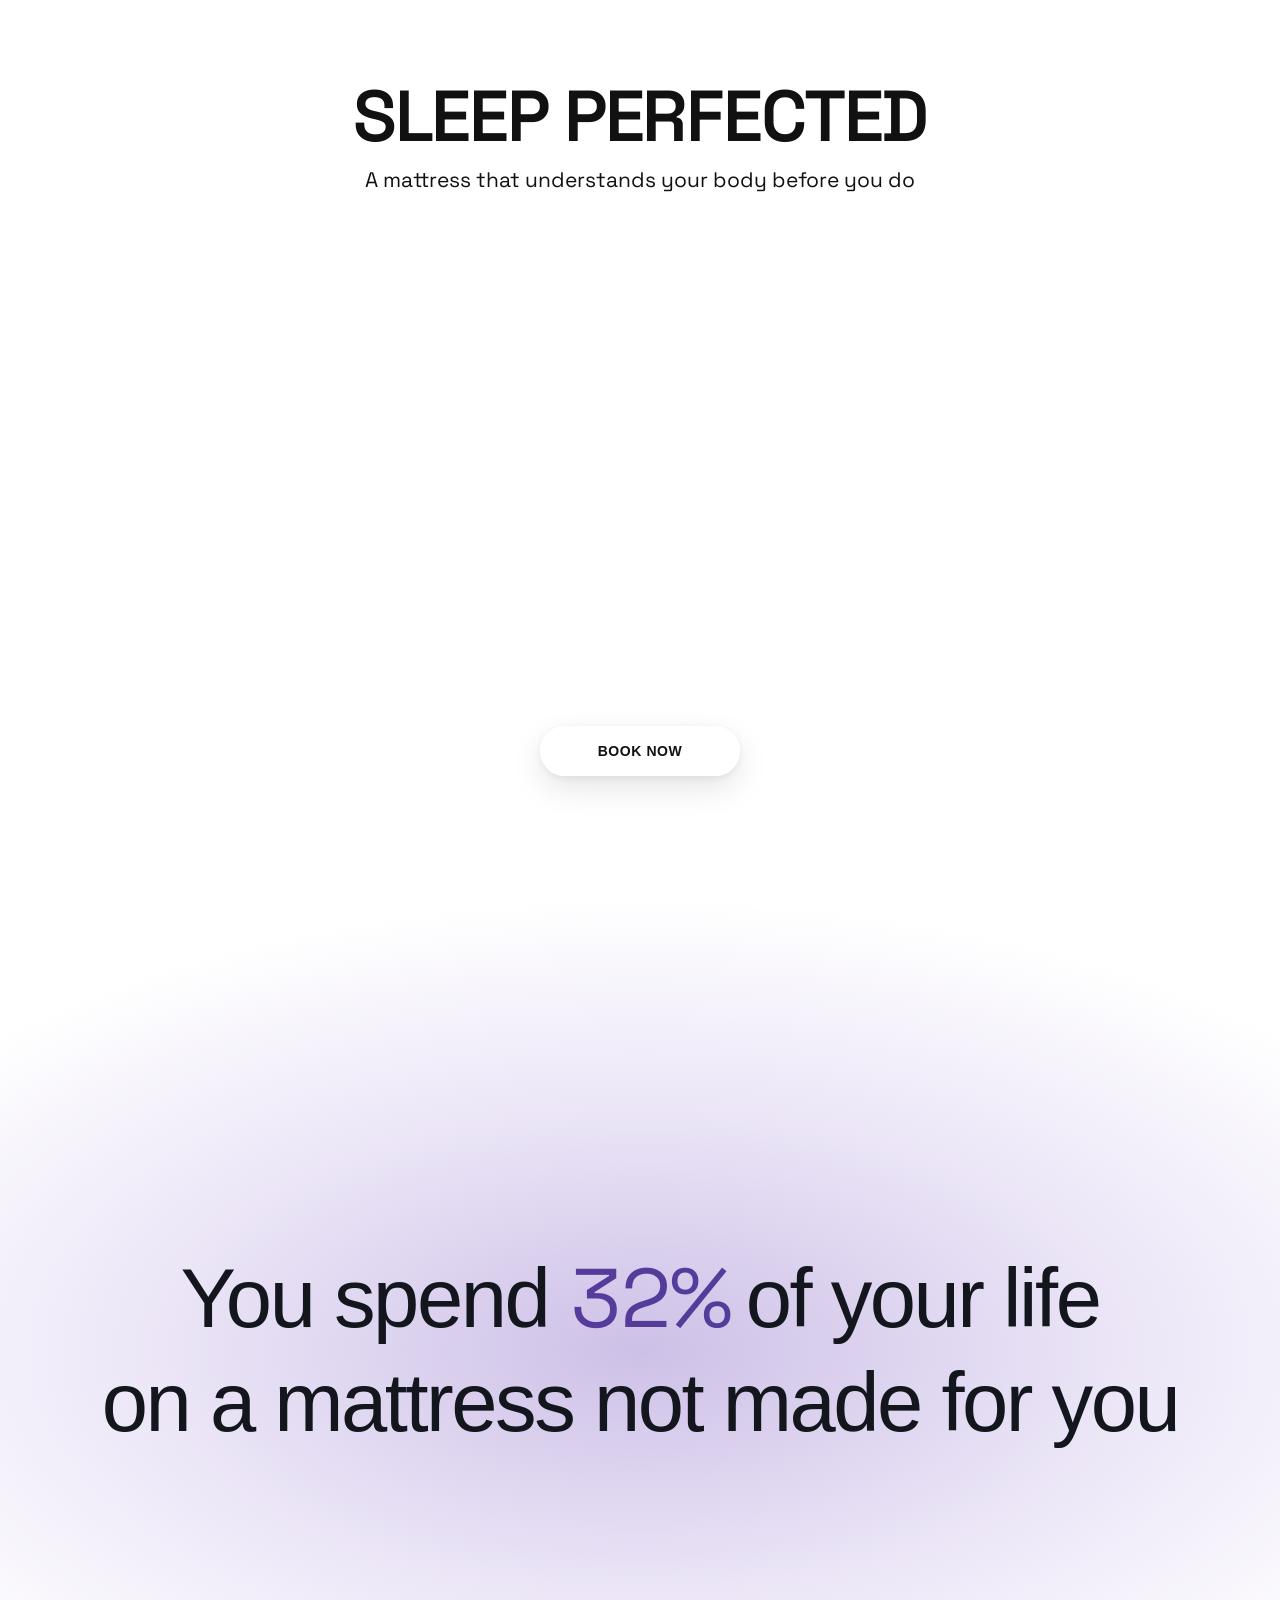
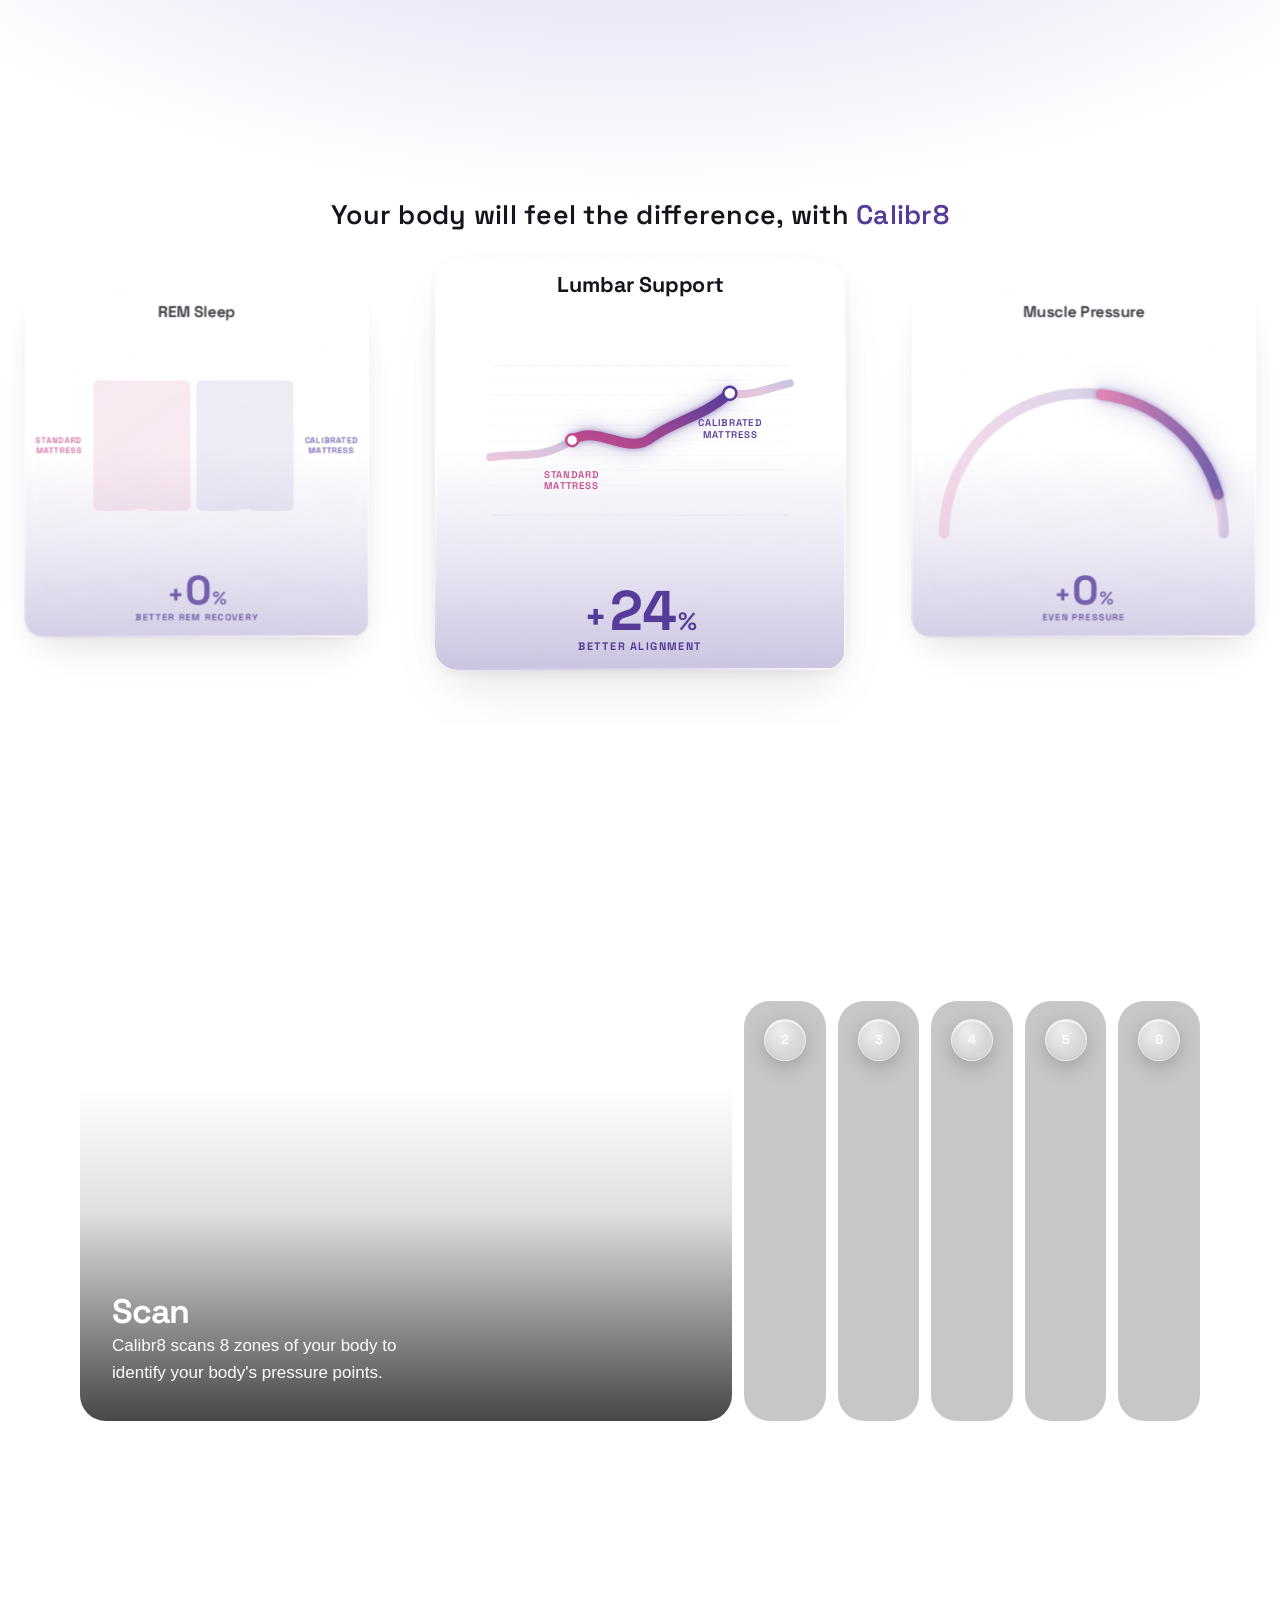
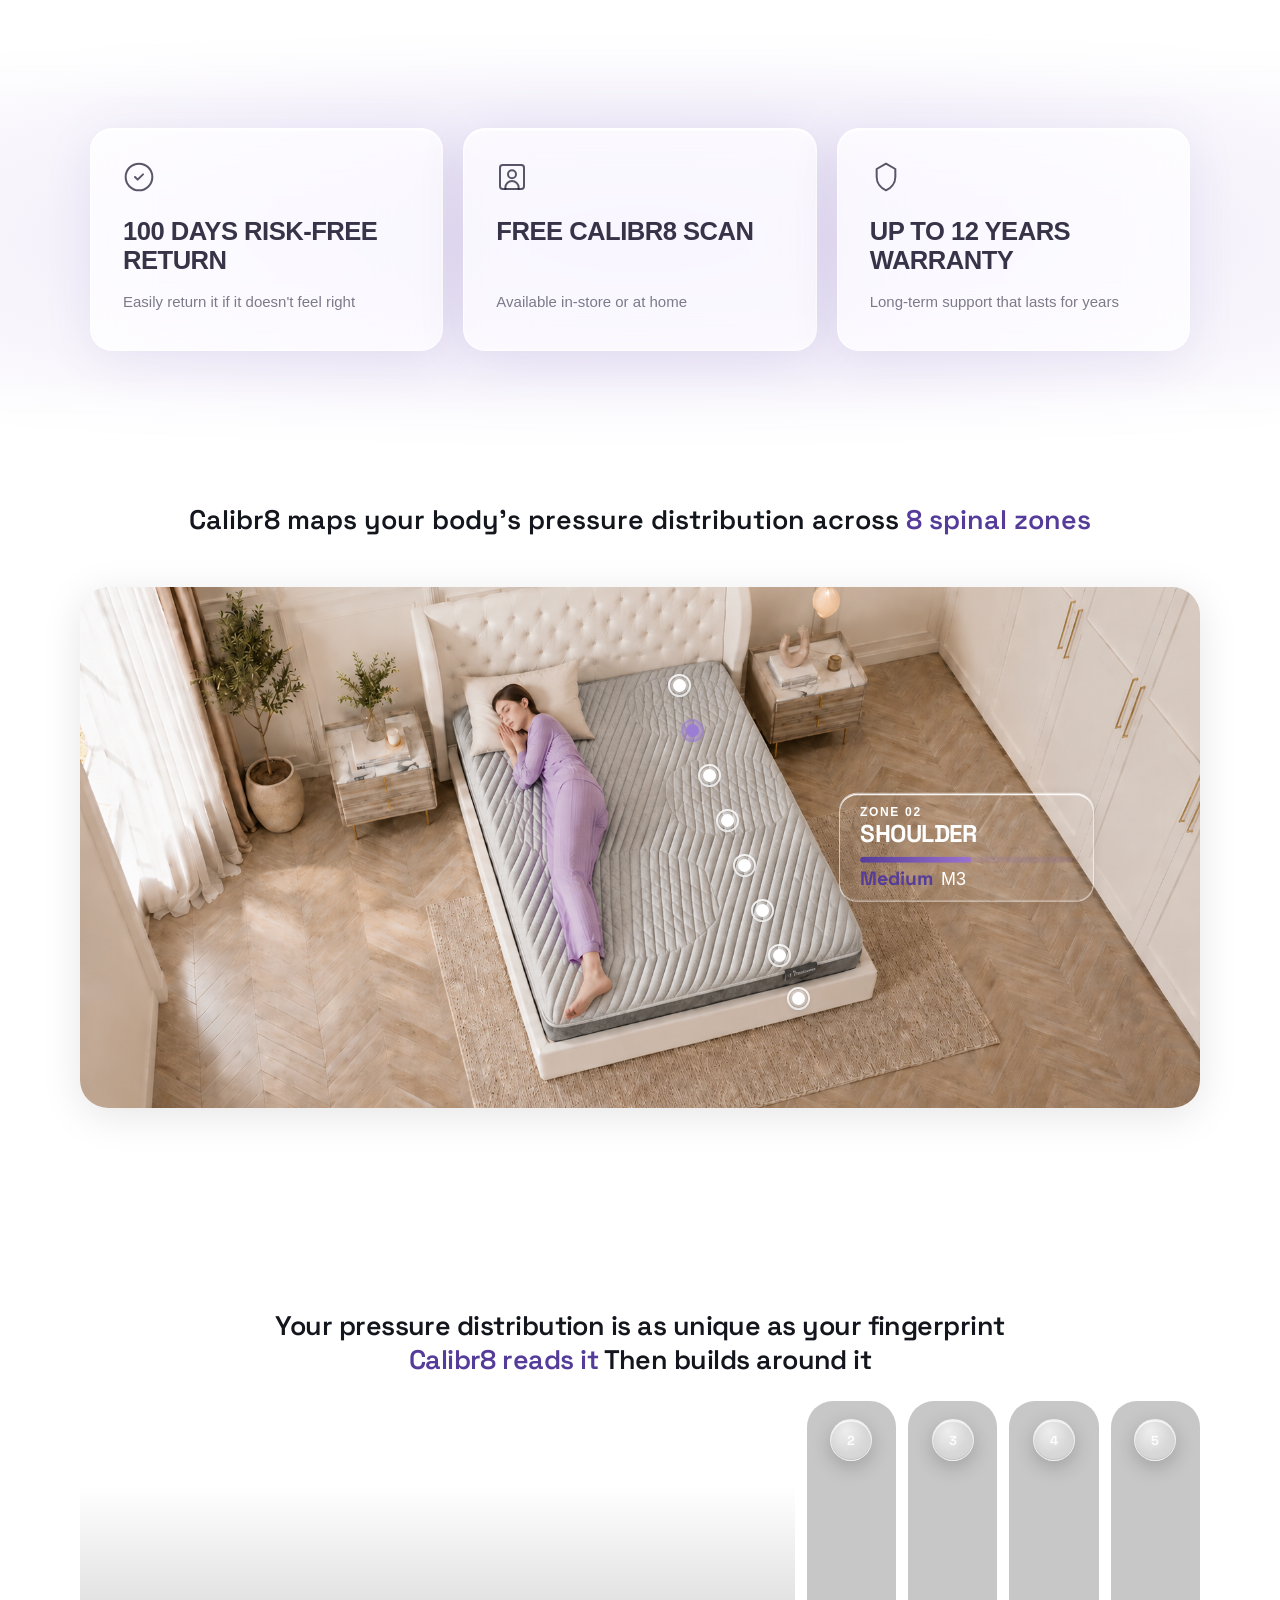
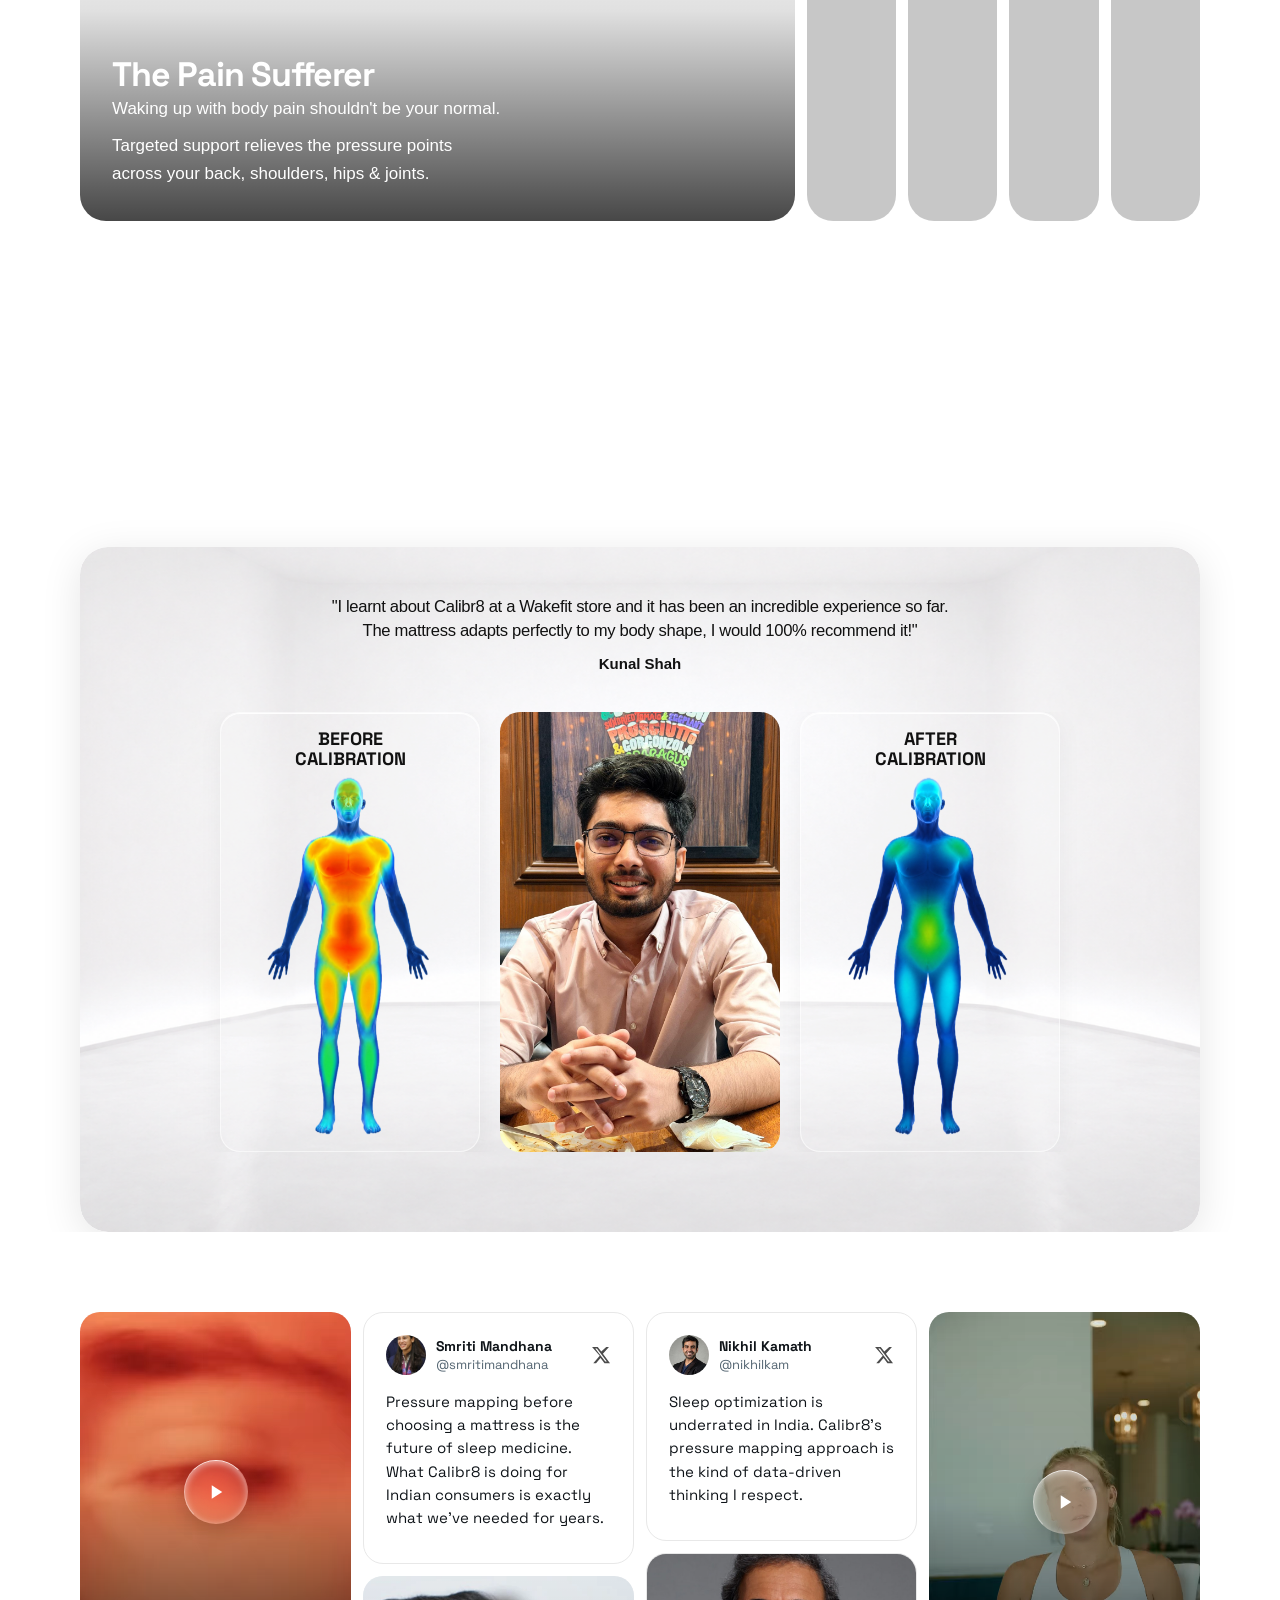
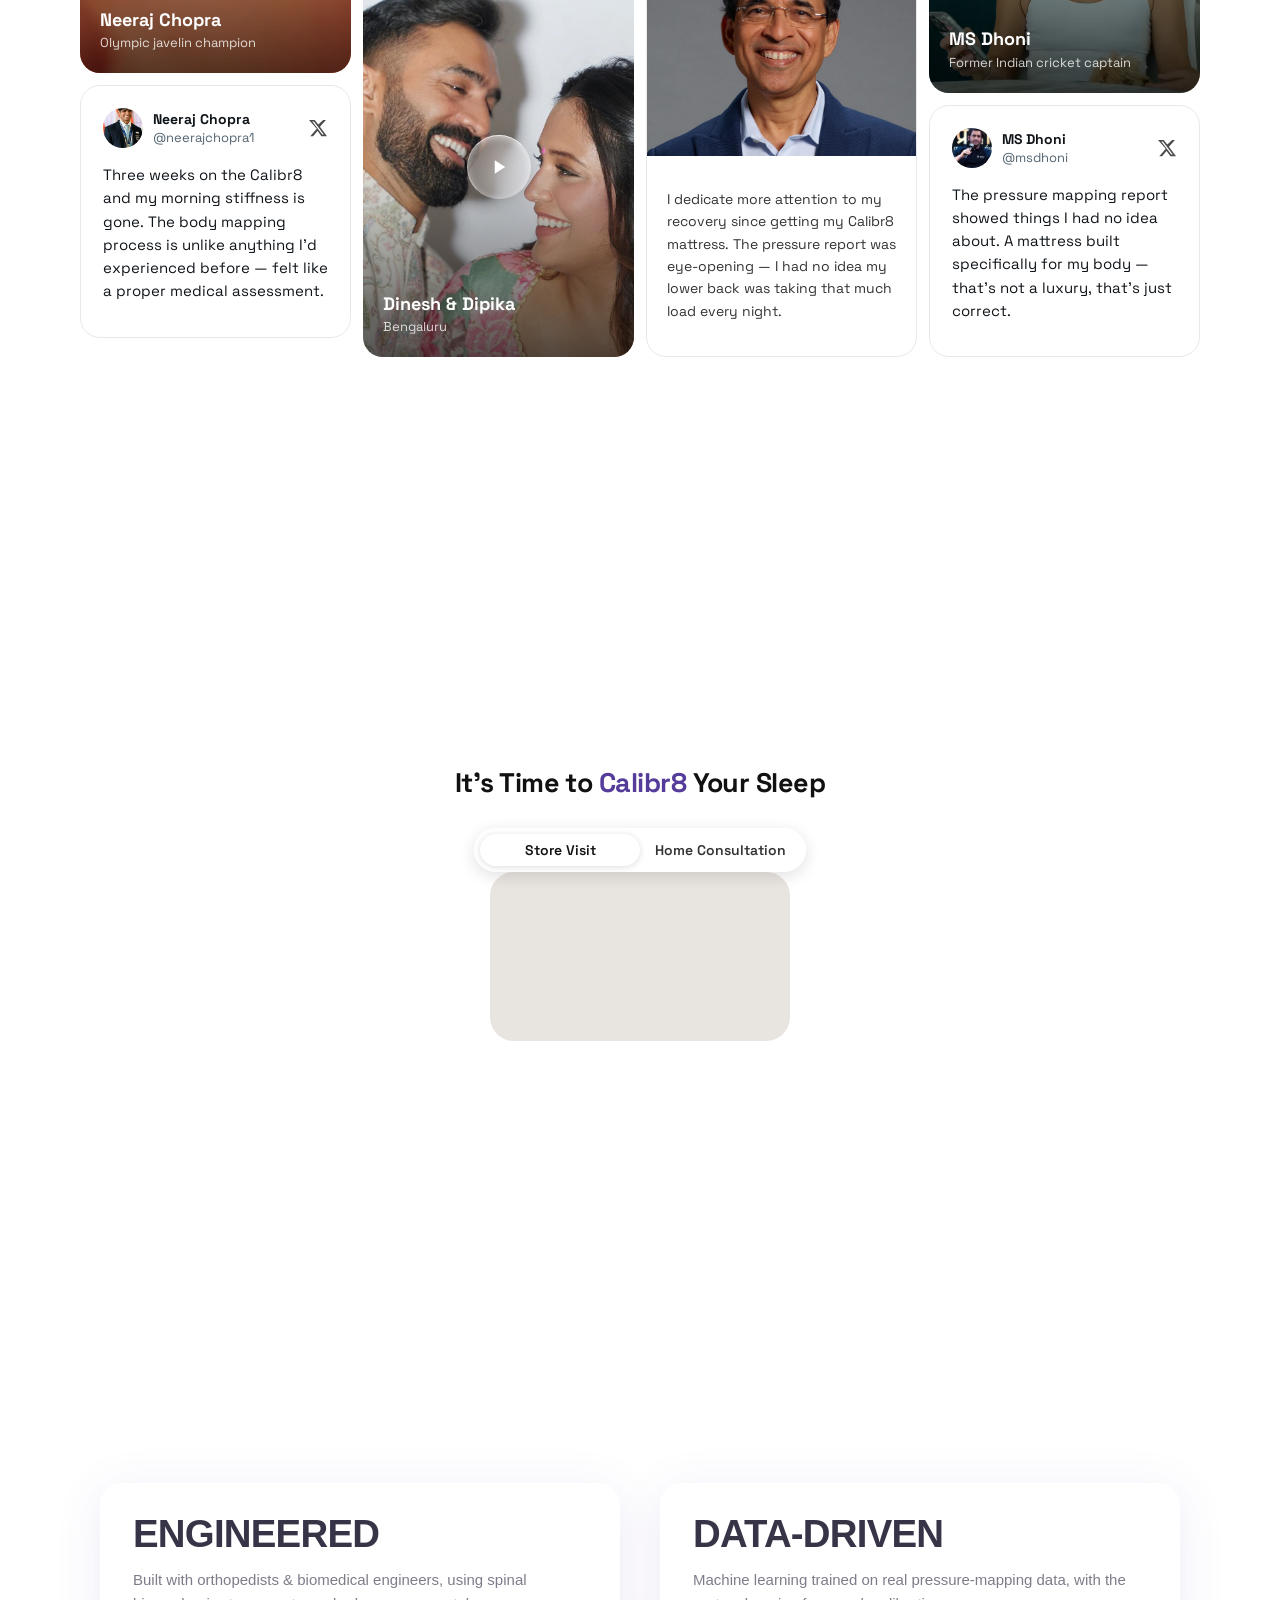
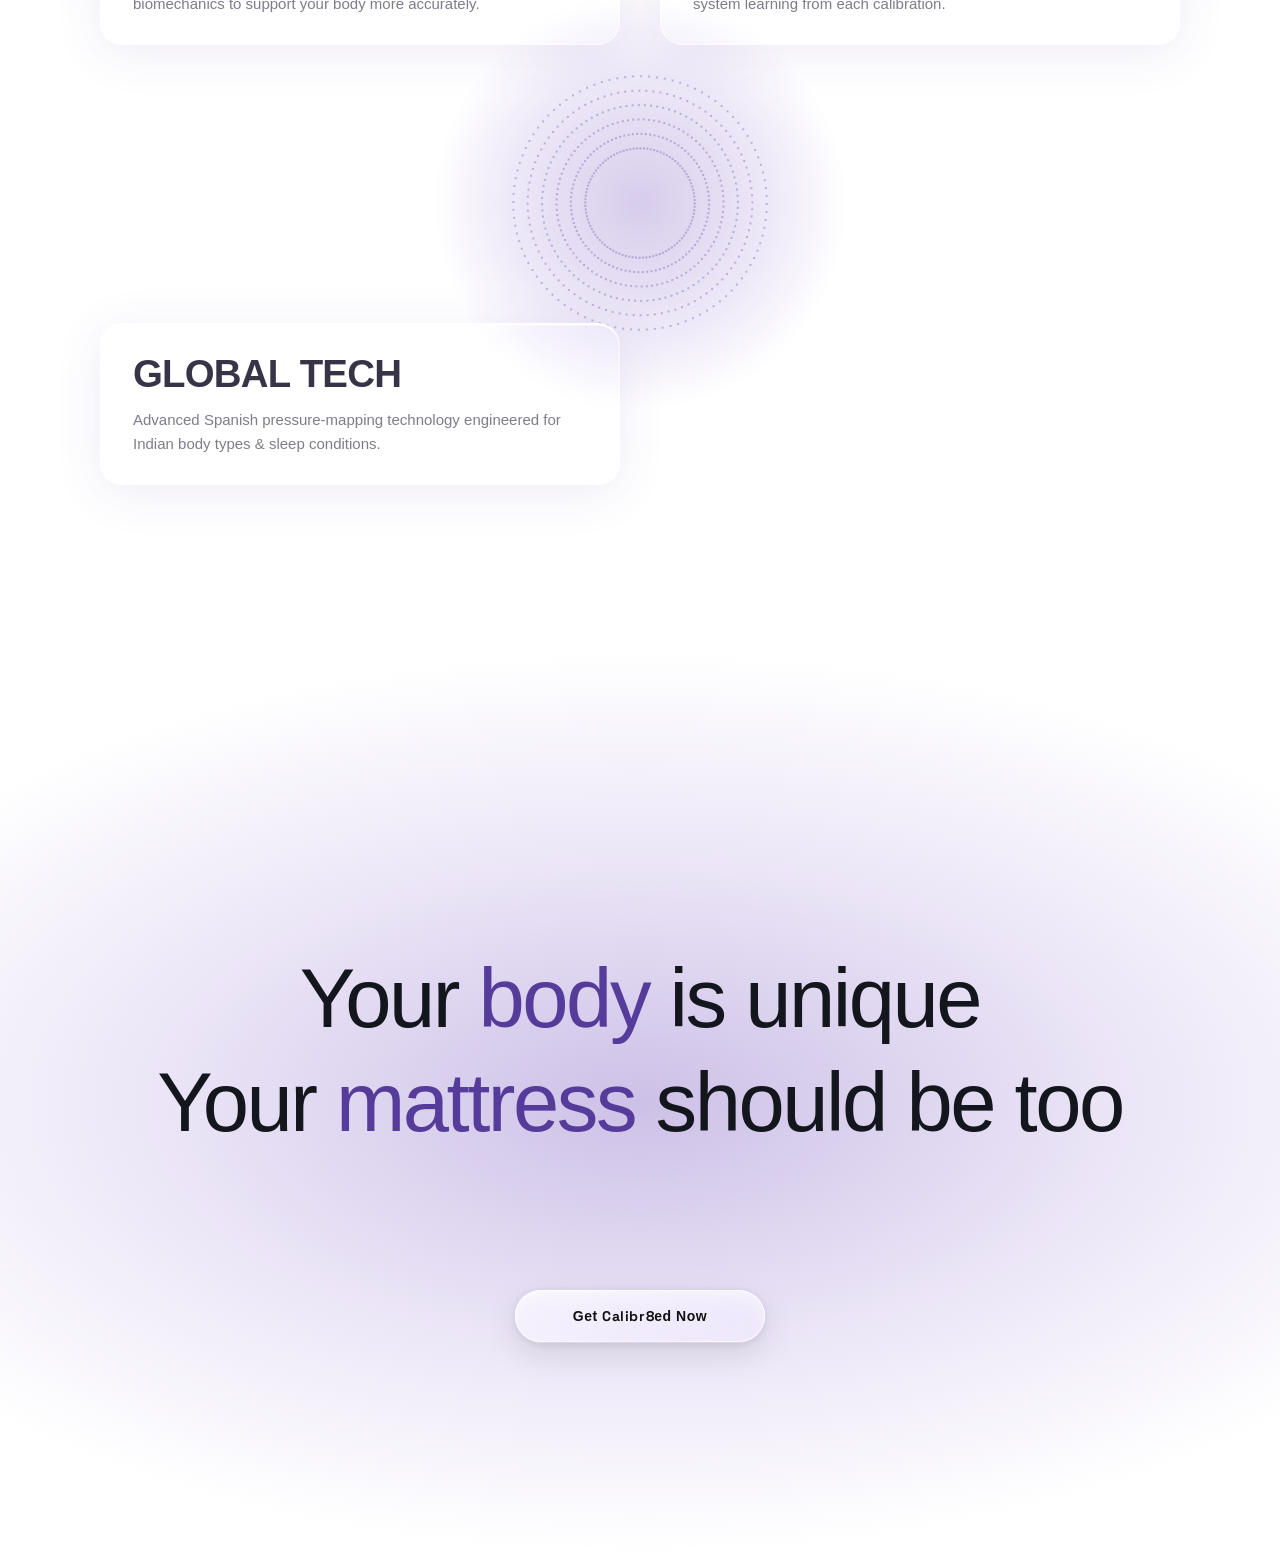
==== commit f2f203cd: "Update: final-flow and index revisions Co-Authored-By: Claude Sonnet 4.6 <noreply@anthropic.com>" ====
--- a/index.html
+++ b/index.html
@@ -3243,7 +3243,9 @@
   #process-slider .card:not(.active):not(.is-next):not(.is-prev) { display: none; }
 
   /* ── Trust section — balanced size, all 3 fit one screen ── */
-  .trust-section { padding: 40px 16px; }
+  .trust-section { padding: 40px 16px; background: #ffffff; }
+  .trust-section__title { color: #14161e; }
+  .trust-section__title span { color: inherit; }
   .trust-grid { gap: 12px; }
   .trust-card { padding: 24px 22px 26px; border-radius: 18px; }
   .trust-card__icon { width: 28px; height: 28px; margin-bottom: 18px; }
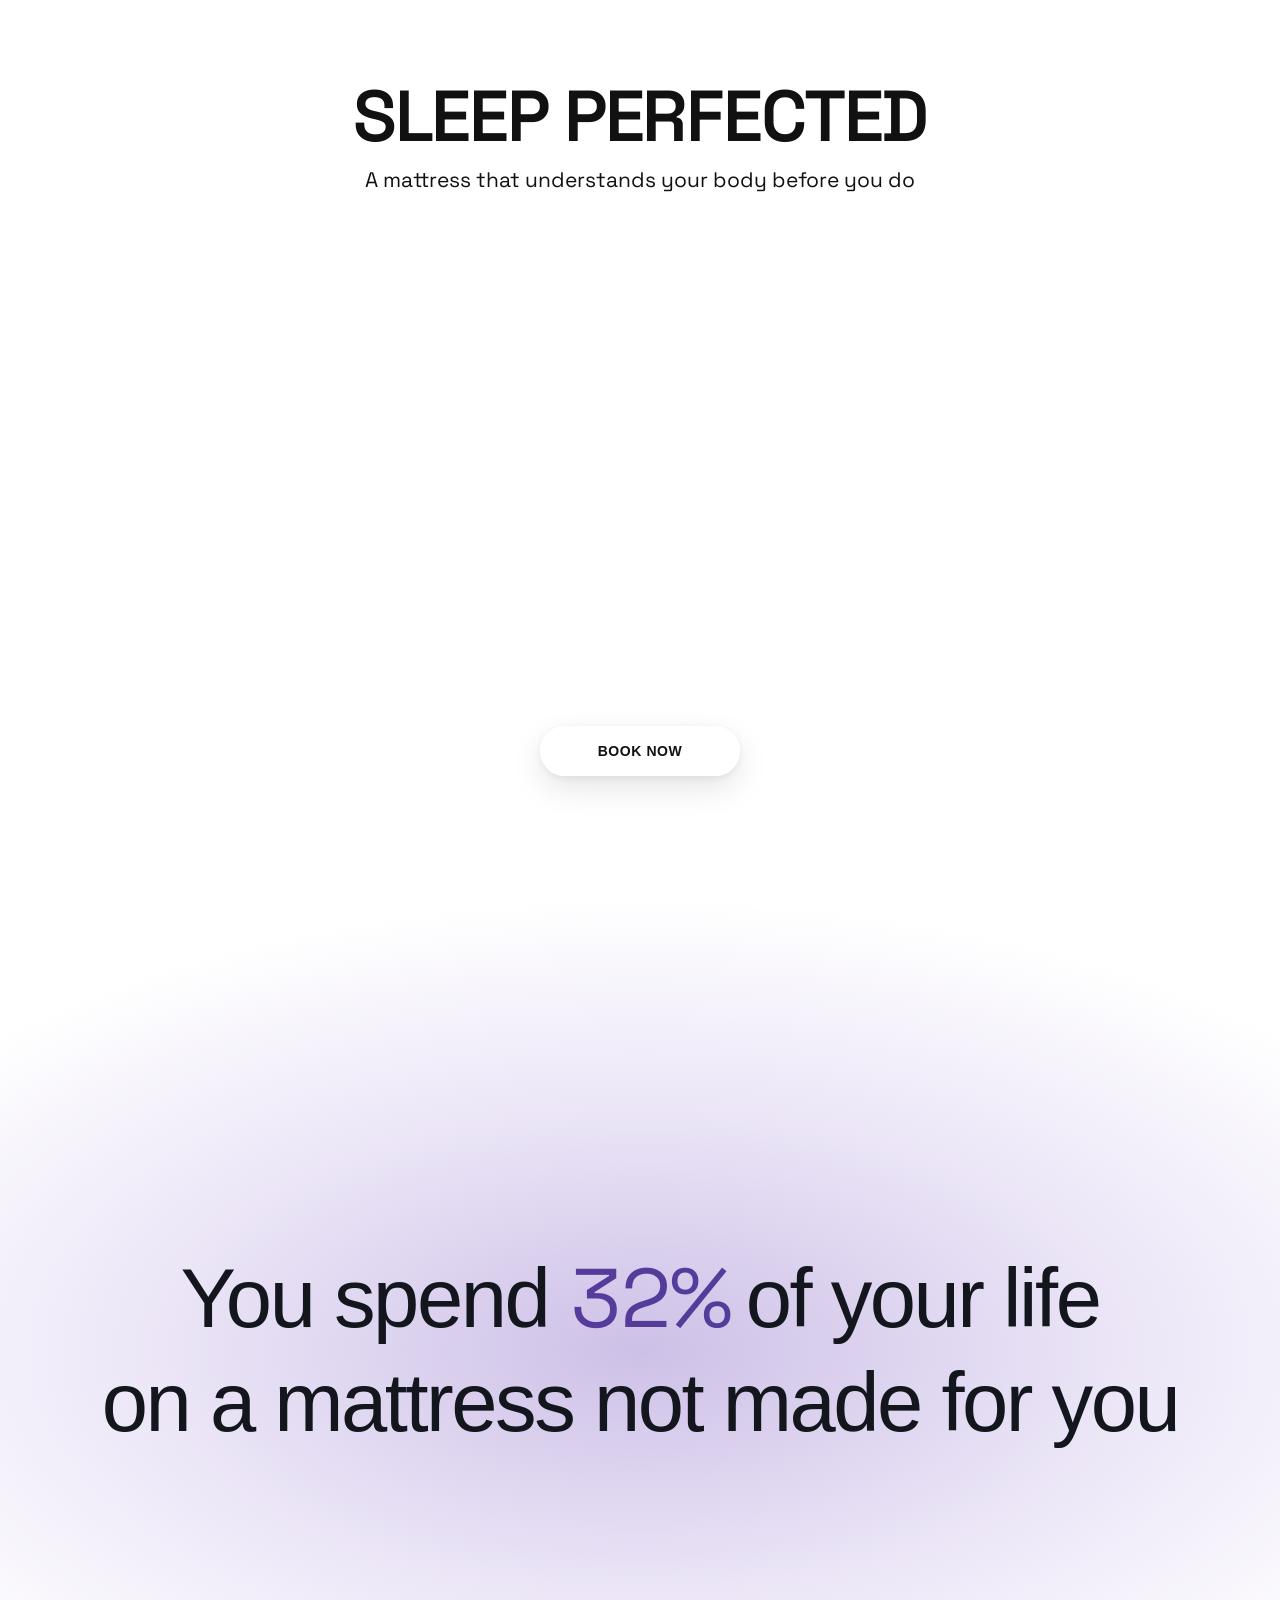
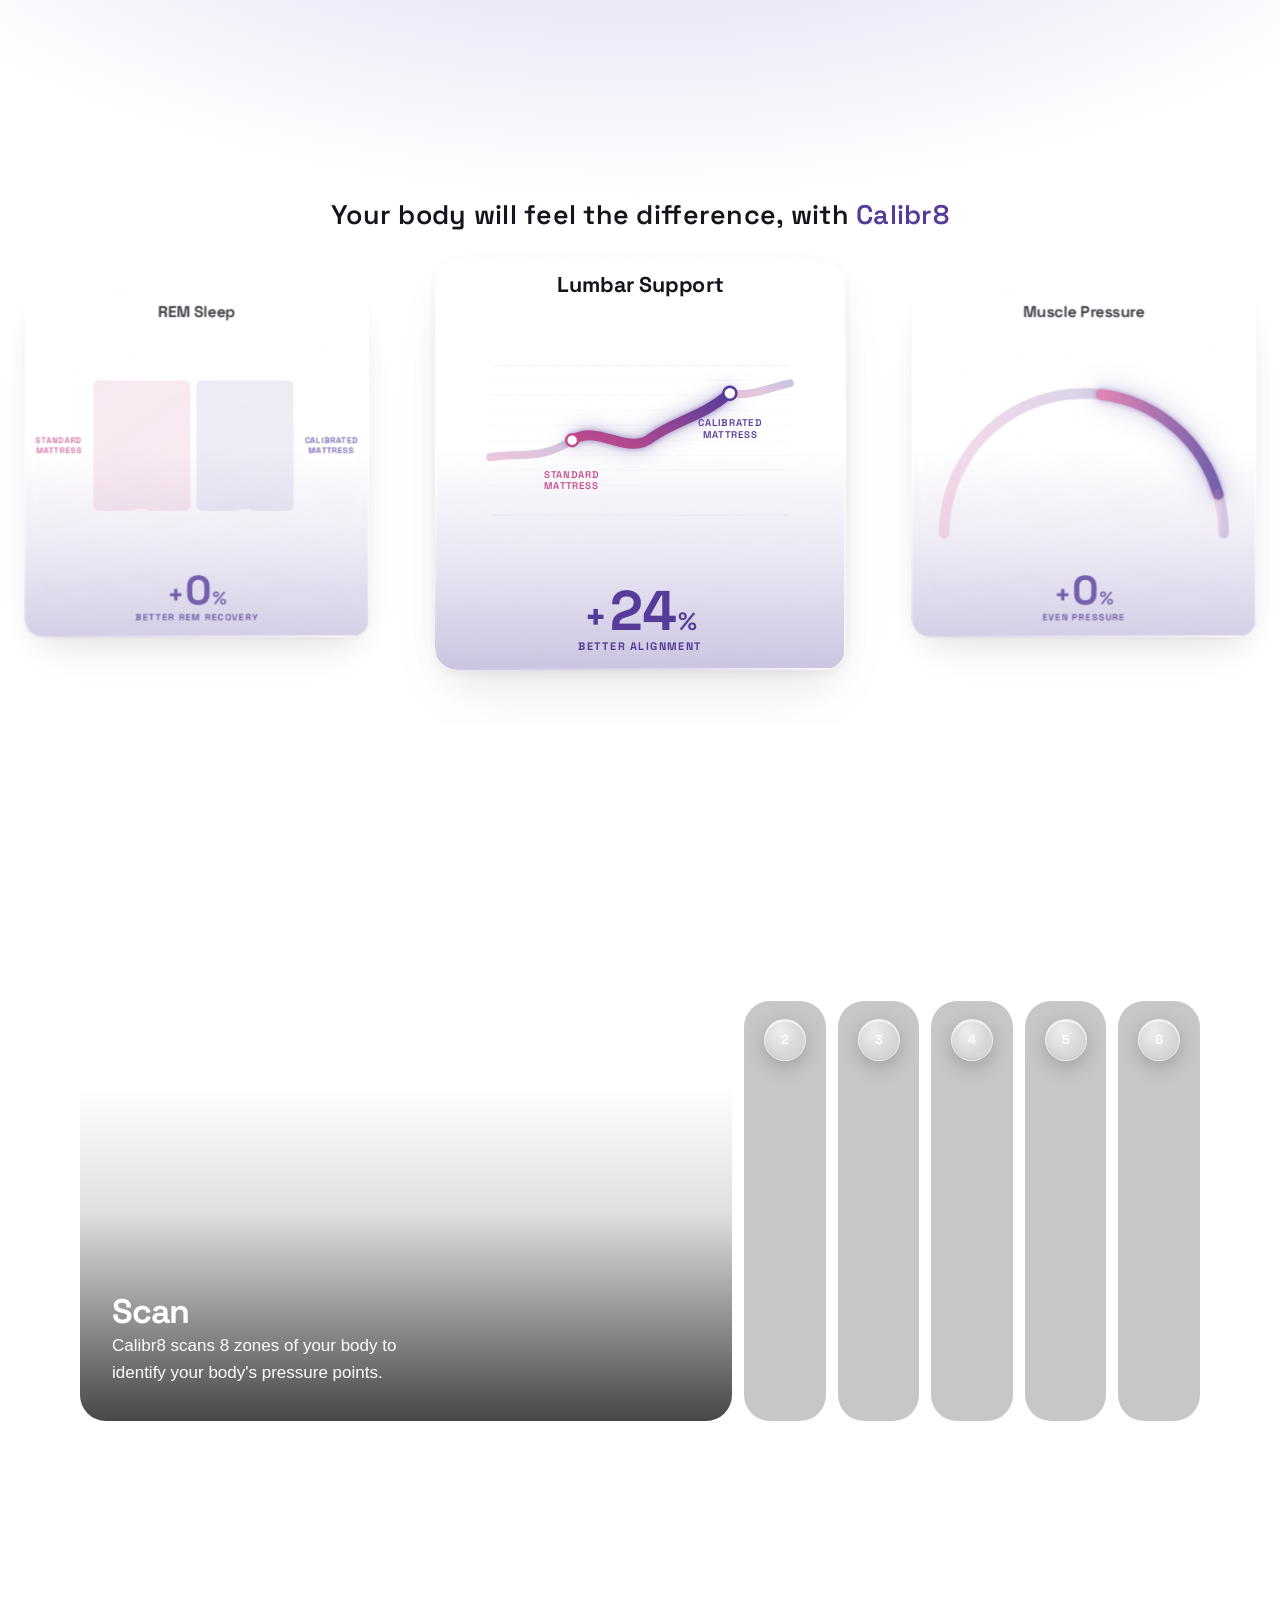
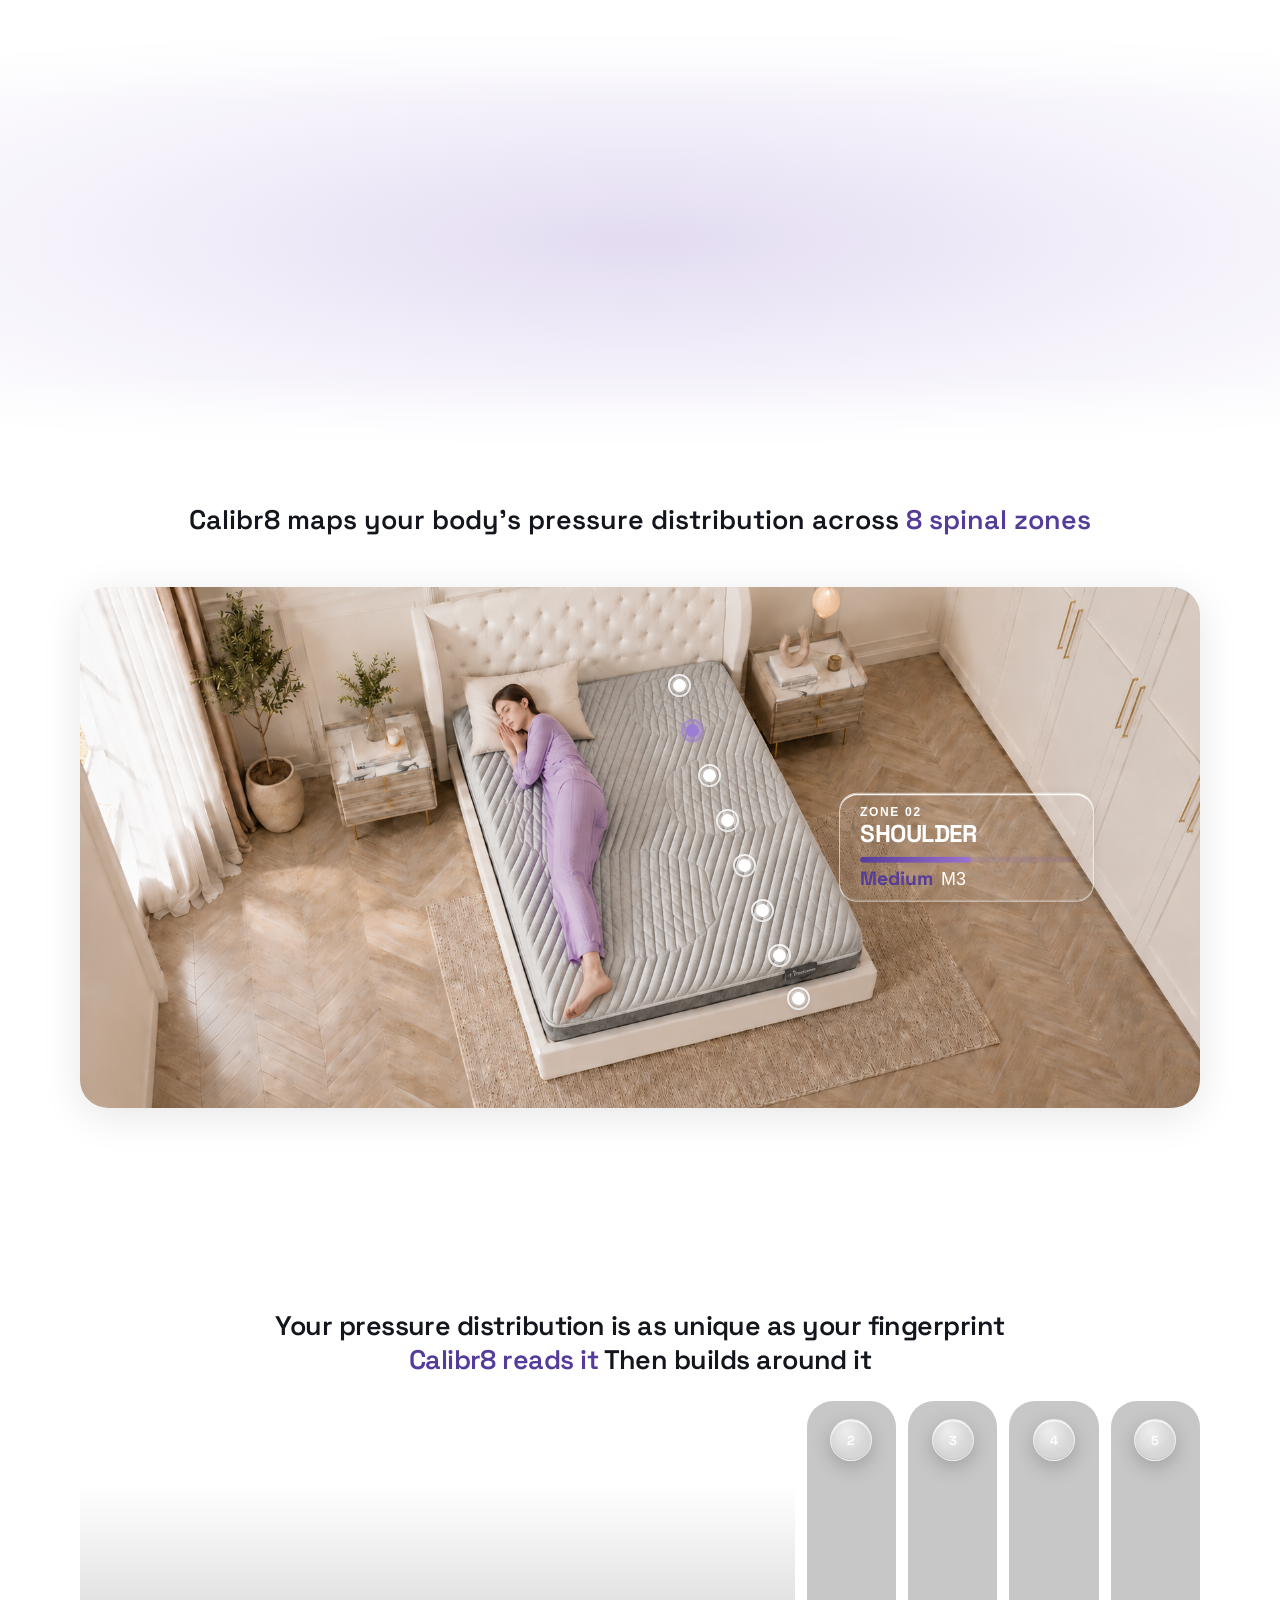
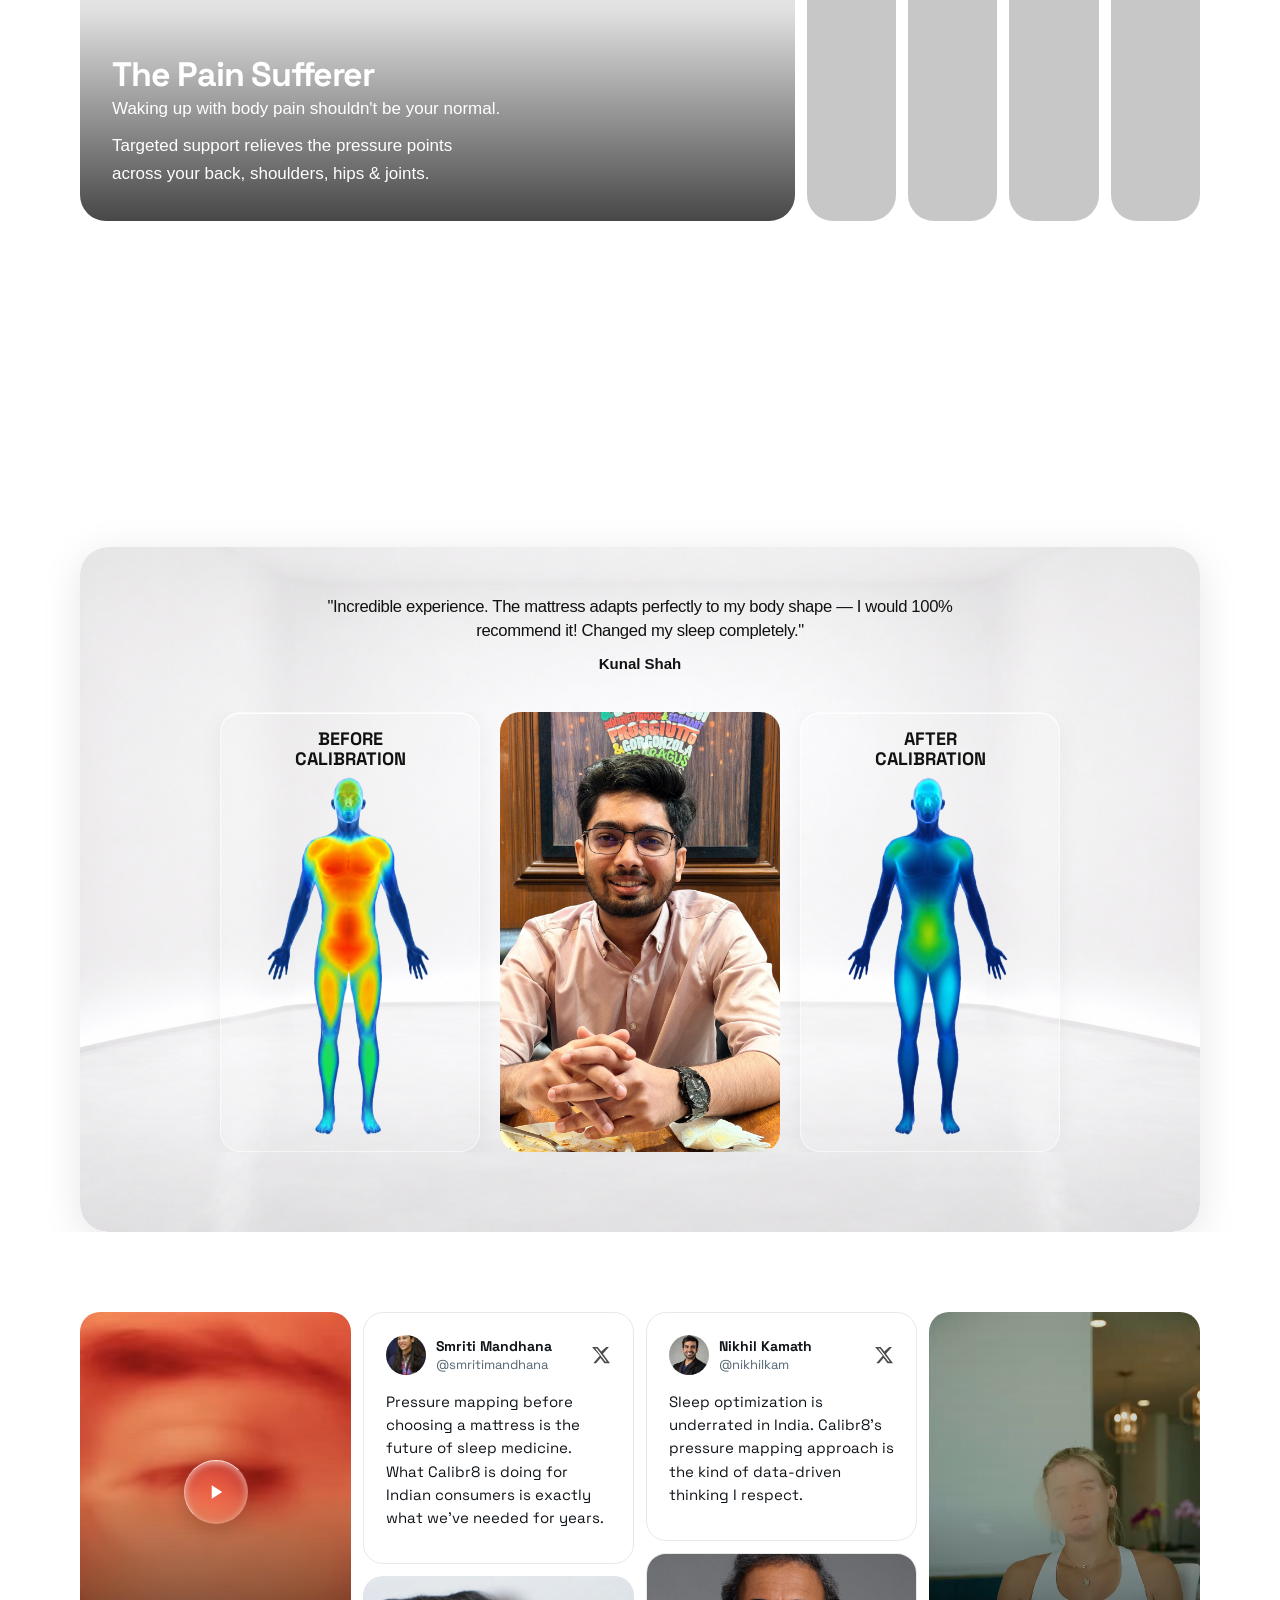
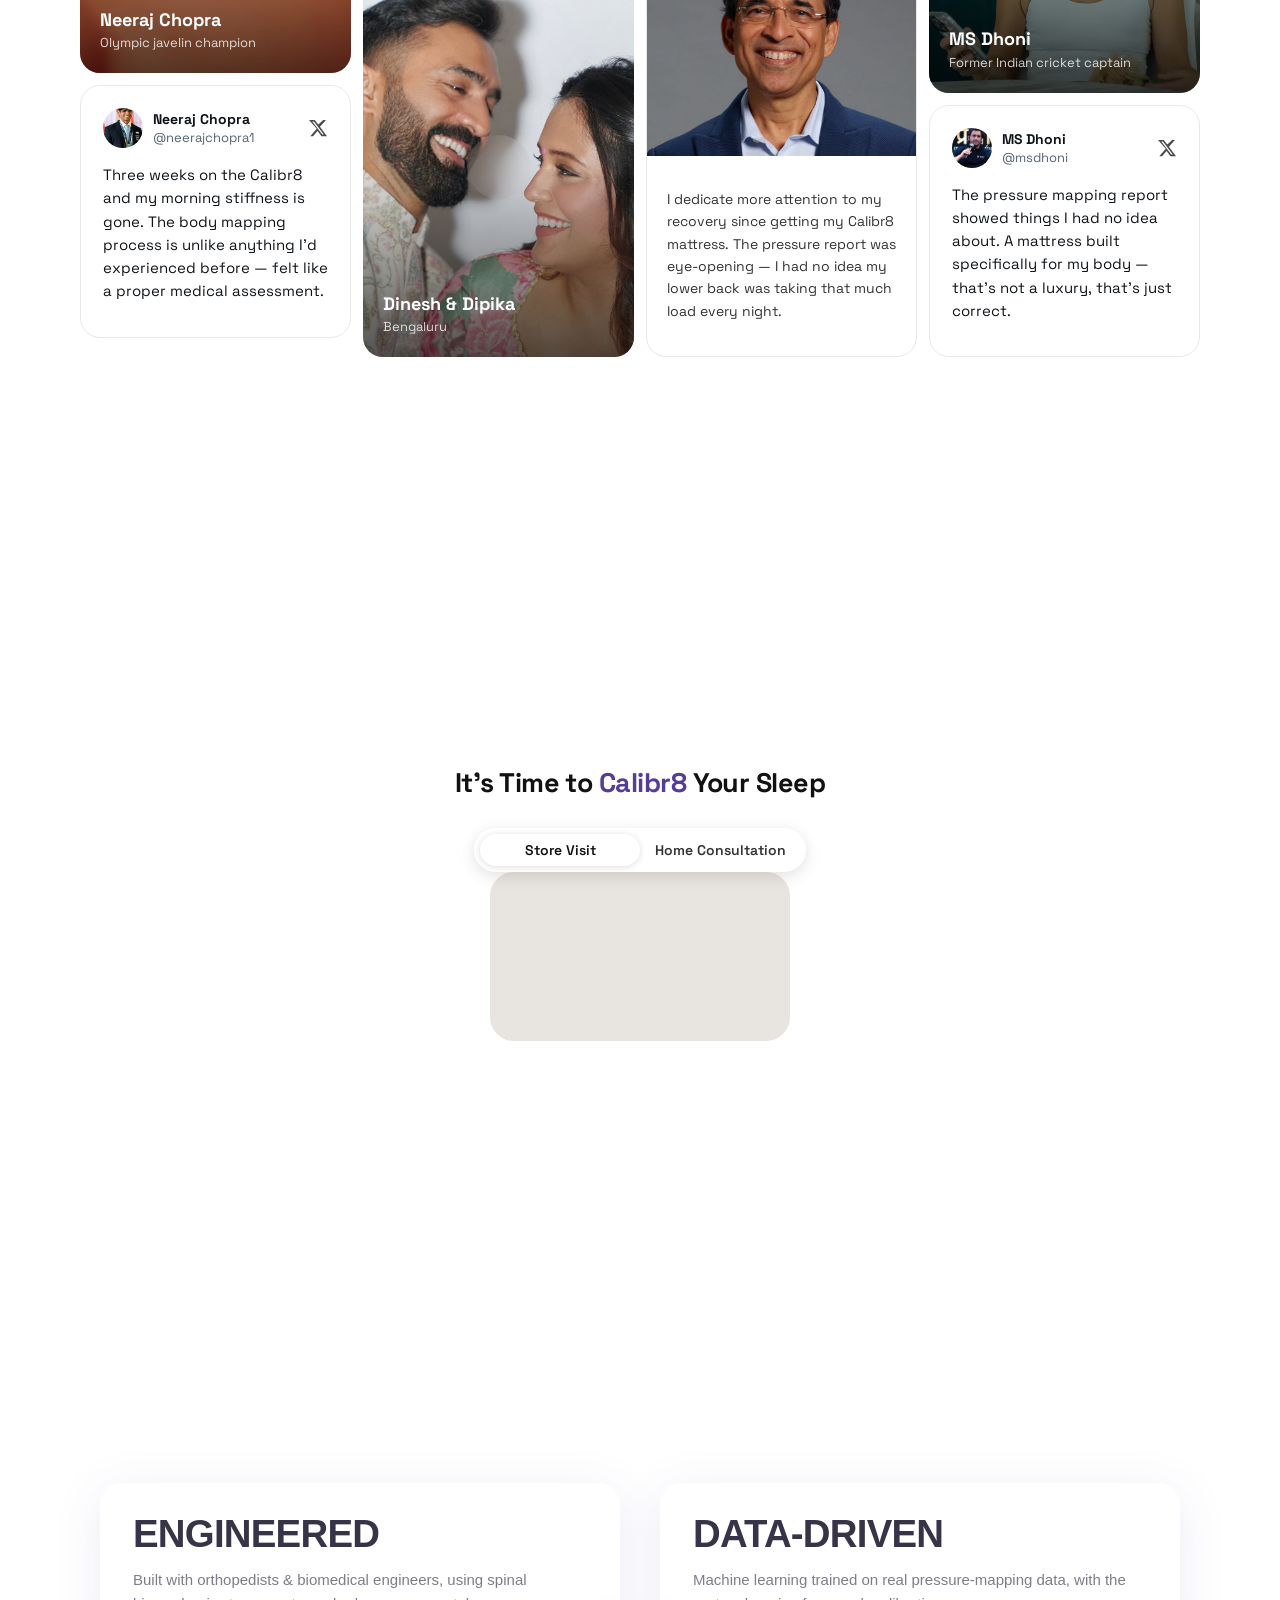
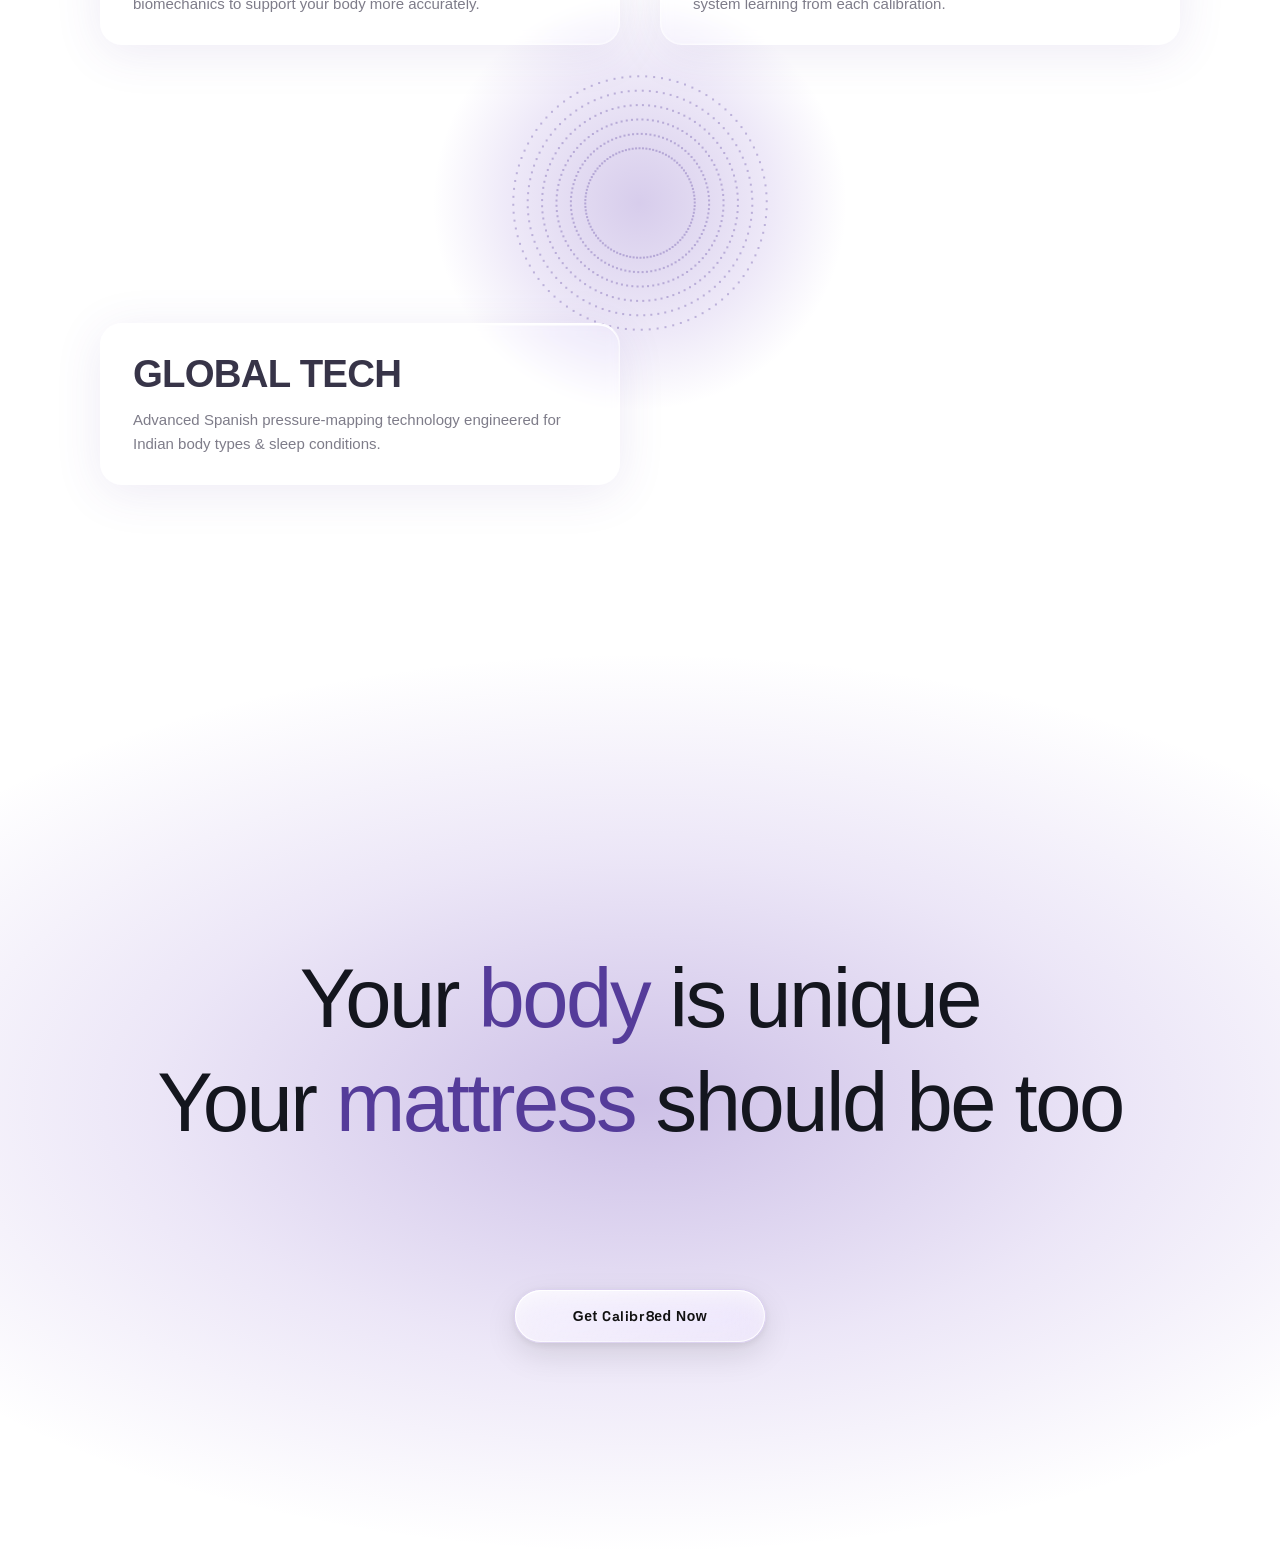
==== commit 7d3ac654: "Fix body-word ticker so 'Your body is' never shifts position Measure all ticker words on init, lock " ====
--- a/index.html
+++ b/index.html
@@ -5095,11 +5095,11 @@
 
   // ── Reviews ──
   const REVIEWS = [
-    { name: 'Kunal Shah',      city: 'Bengaluru', quote: '"I learnt about Calibr8 at a Wakefit store and it has been an incredible experience so far. The mattress adapts perfectly to my body shape, I would 100% recommend it!"',                                                                        img: '08-testimonials/kunal.jpeg',   bodyBefore: '08-testimonials/before.png', bodyAfter: '08-testimonials/after.png' },
+    { name: 'Kunal Shah',      city: 'Bengaluru', quote: '"Incredible experience. The mattress adapts perfectly to my body shape — I would 100% recommend it! Changed my sleep completely."',                                                                        img: '08-testimonials/kunal.jpeg',   bodyBefore: '08-testimonials/before.png', bodyAfter: '08-testimonials/after.png' },
     { name: 'Shivashish Suman',city: 'Bengaluru', quote: '"I\'m confident I\'ve made the best purchase because the comfort I feel is exactly what I experienced with my calibration in the store!"',                                                                                                       img: '08-testimonials/shivphoto.png',  bodyBefore: '08-testimonials/shivashish_nobg.png', bodyAfter: '08-testimonials/shivashish2_nobg.png' },
     { name: 'Ashish Naik',     city: 'Bengaluru', quote: '"What I love about Calibr8 is that it is tailored to my needs. In fact, I bought another Calibr8 mattress for my mother as well!"',                                                                                                             img: '08-testimonials/ashishphoto.png', bodyBefore: '08-testimonials/Ashish_nobg.png', bodyAfter: '08-testimonials/ashish2_nobg.png' },
     { name: 'Purab Saxena',    city: 'Bengaluru', quote: '"My Calibr8 mattress has significantly improved my lower back pain and sleep quality. This technology is really impressive, I would recommend it to anyone who wants personalised sleep in India!"',                                              img: '08-testimonials/purabphoto.png',  bodyBefore: '08-testimonials/purab_nobg.png', bodyAfter: '08-testimonials/abhishek2_nobg.png' },
-    { name: 'Abhishek J R',    city: 'Bengaluru', quote: '"I am very happy with my Calibr8 mattress...it is so comfortable, stays cool & has improved my sleep experience immensely! Wakefit has a great customer service as well."',                                                                      img: '08-testimonials/abhishekphoto.png', bodyBefore: '08-testimonials/abhishek_nobg.png', bodyAfter: '08-testimonials/purab2_nobg.png' },
+    { name: 'Abhishek J R',    city: 'Bengaluru', quote: '"My Calibr8 mattress is so comfortable, stays cool, and has improved my sleep experience immensely! Worth every single penny."',                                                                      img: '08-testimonials/abhishekphoto.png', bodyBefore: '08-testimonials/abhishek_nobg.png', bodyAfter: '08-testimonials/purab2_nobg.png' },
   ];
 
   let rcActive = 0;
